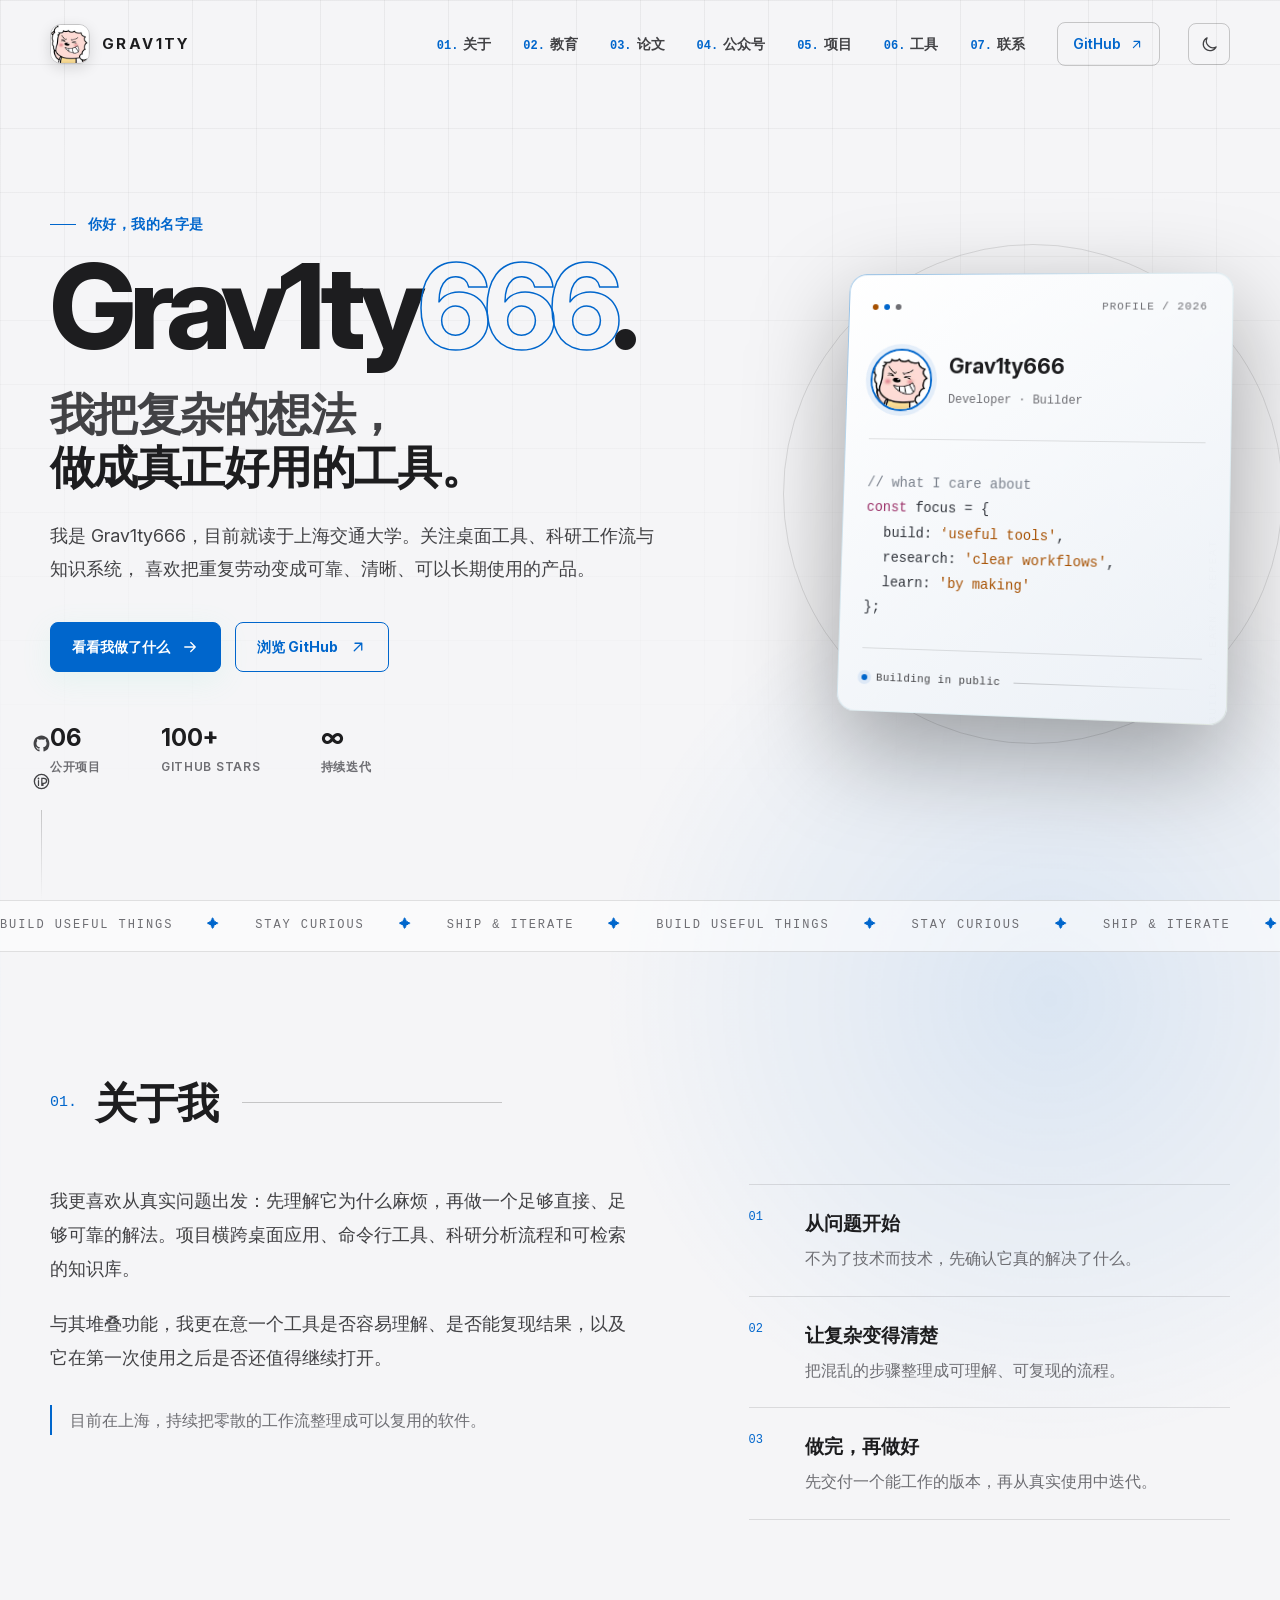
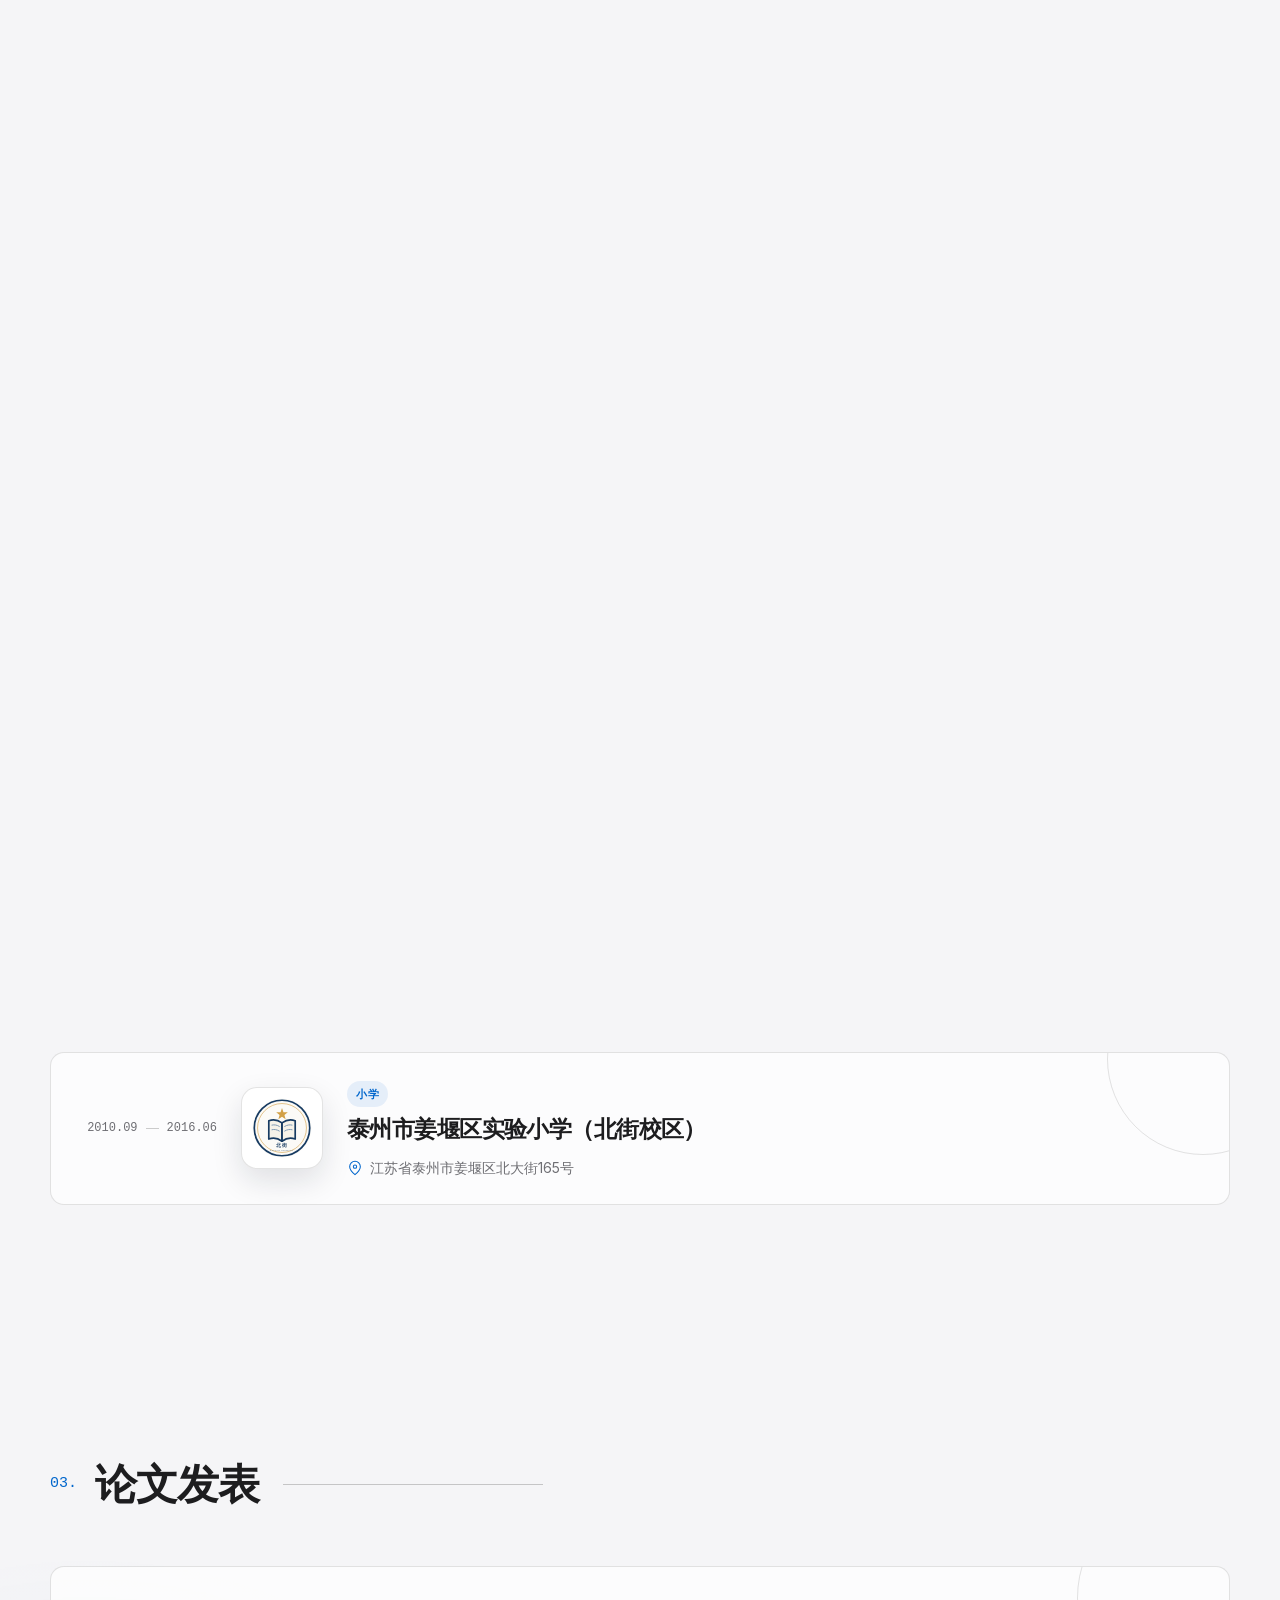
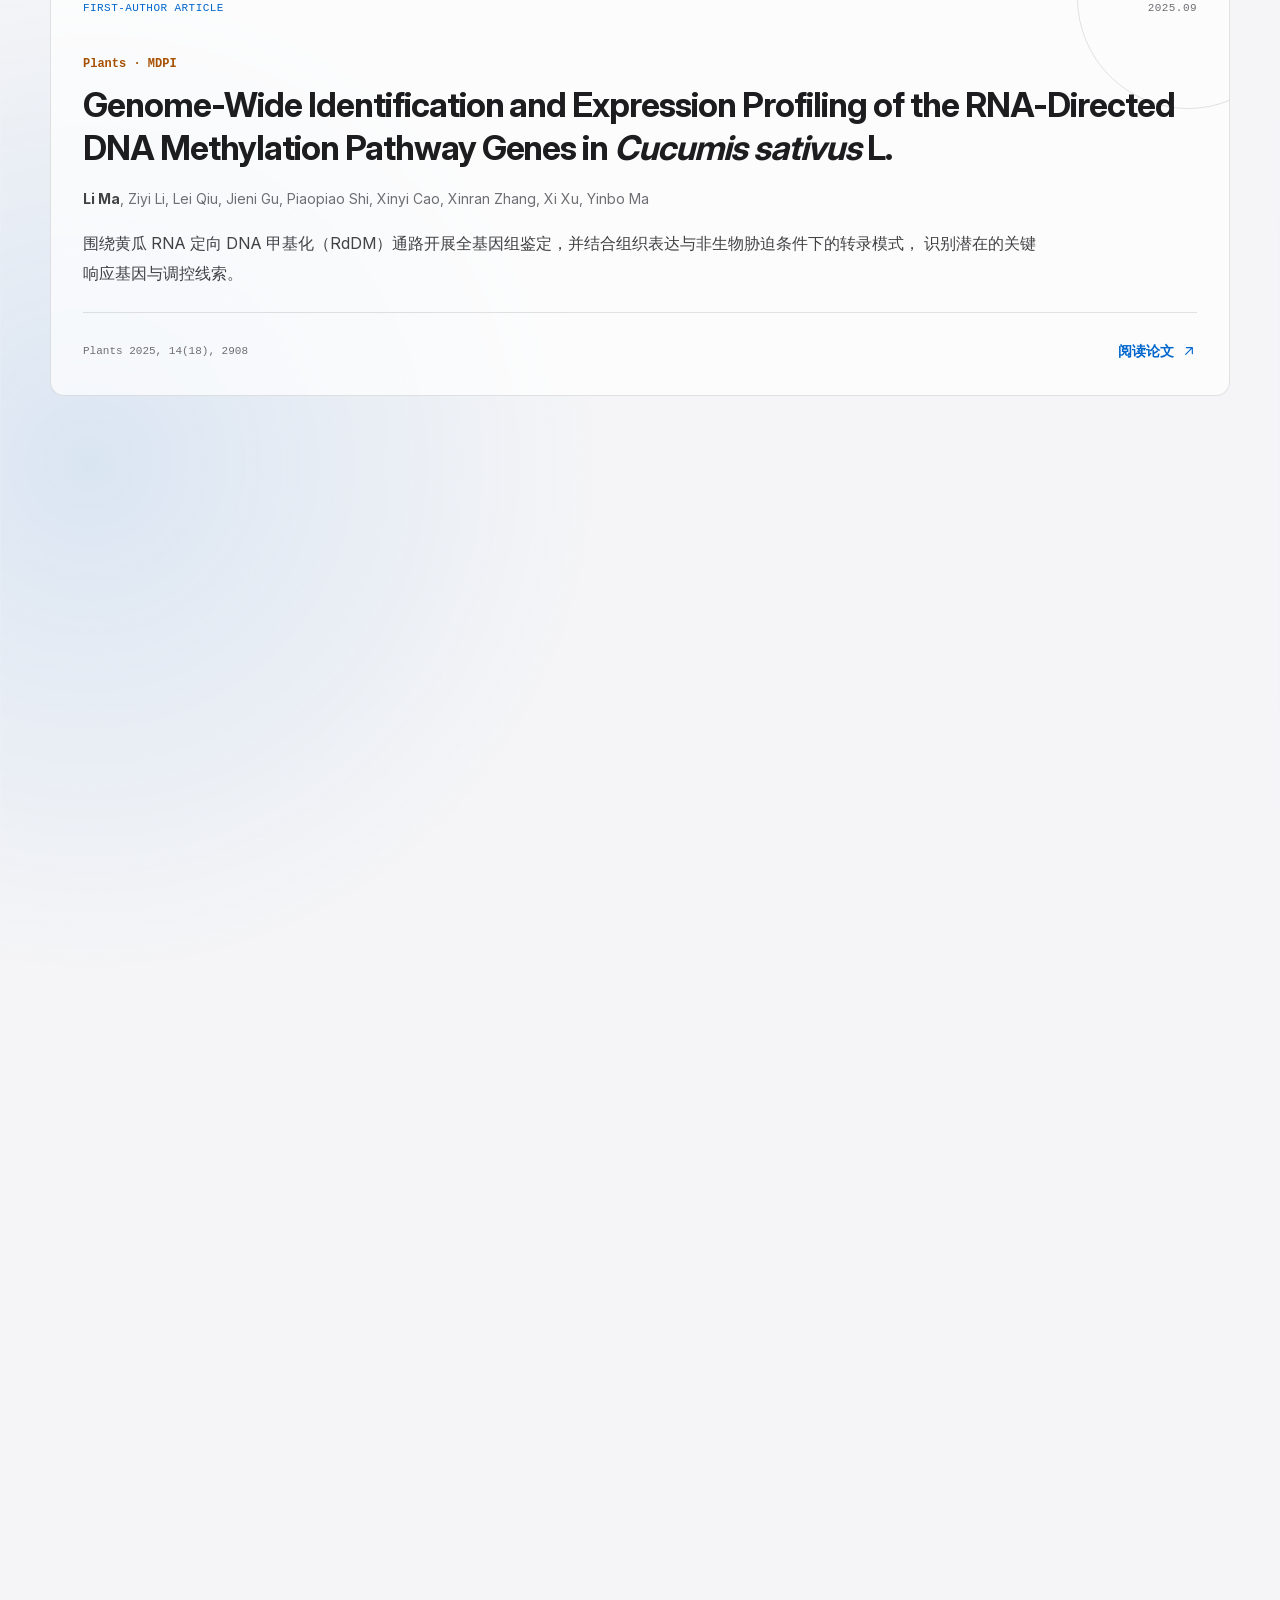
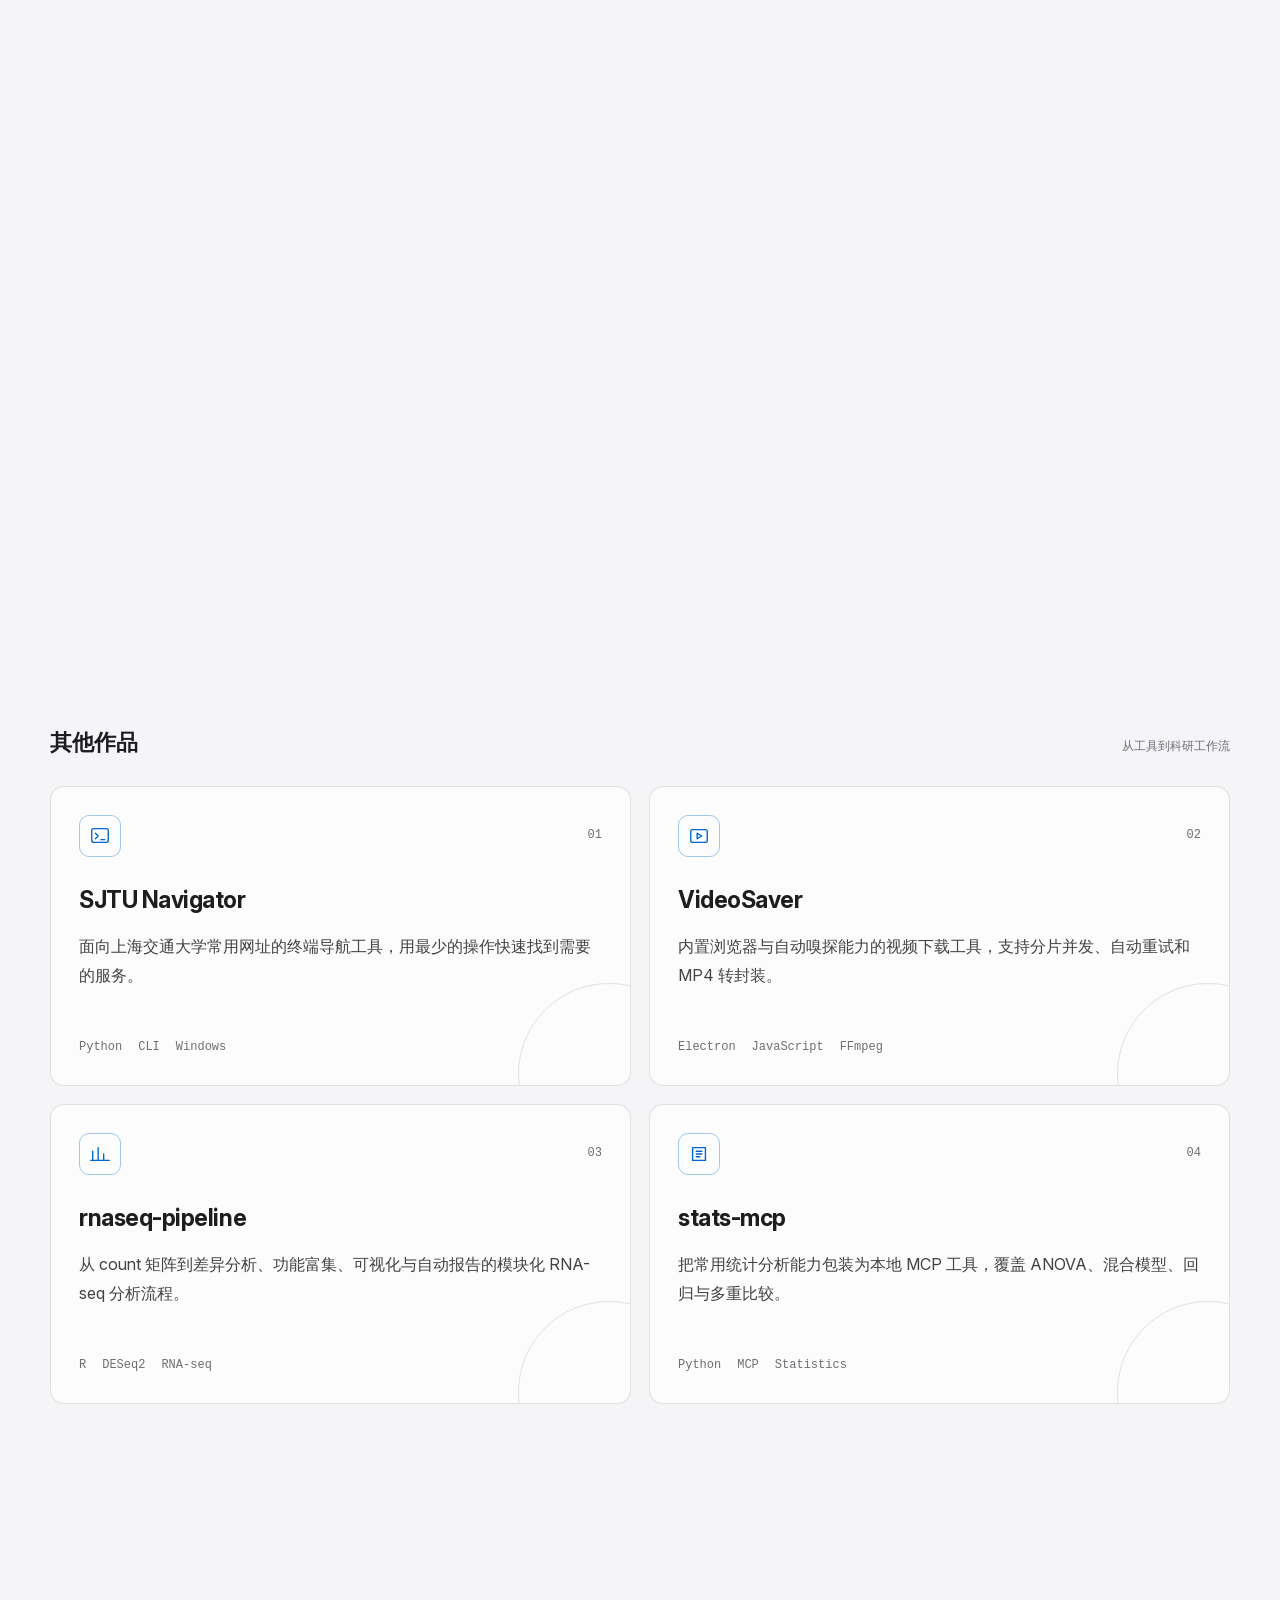
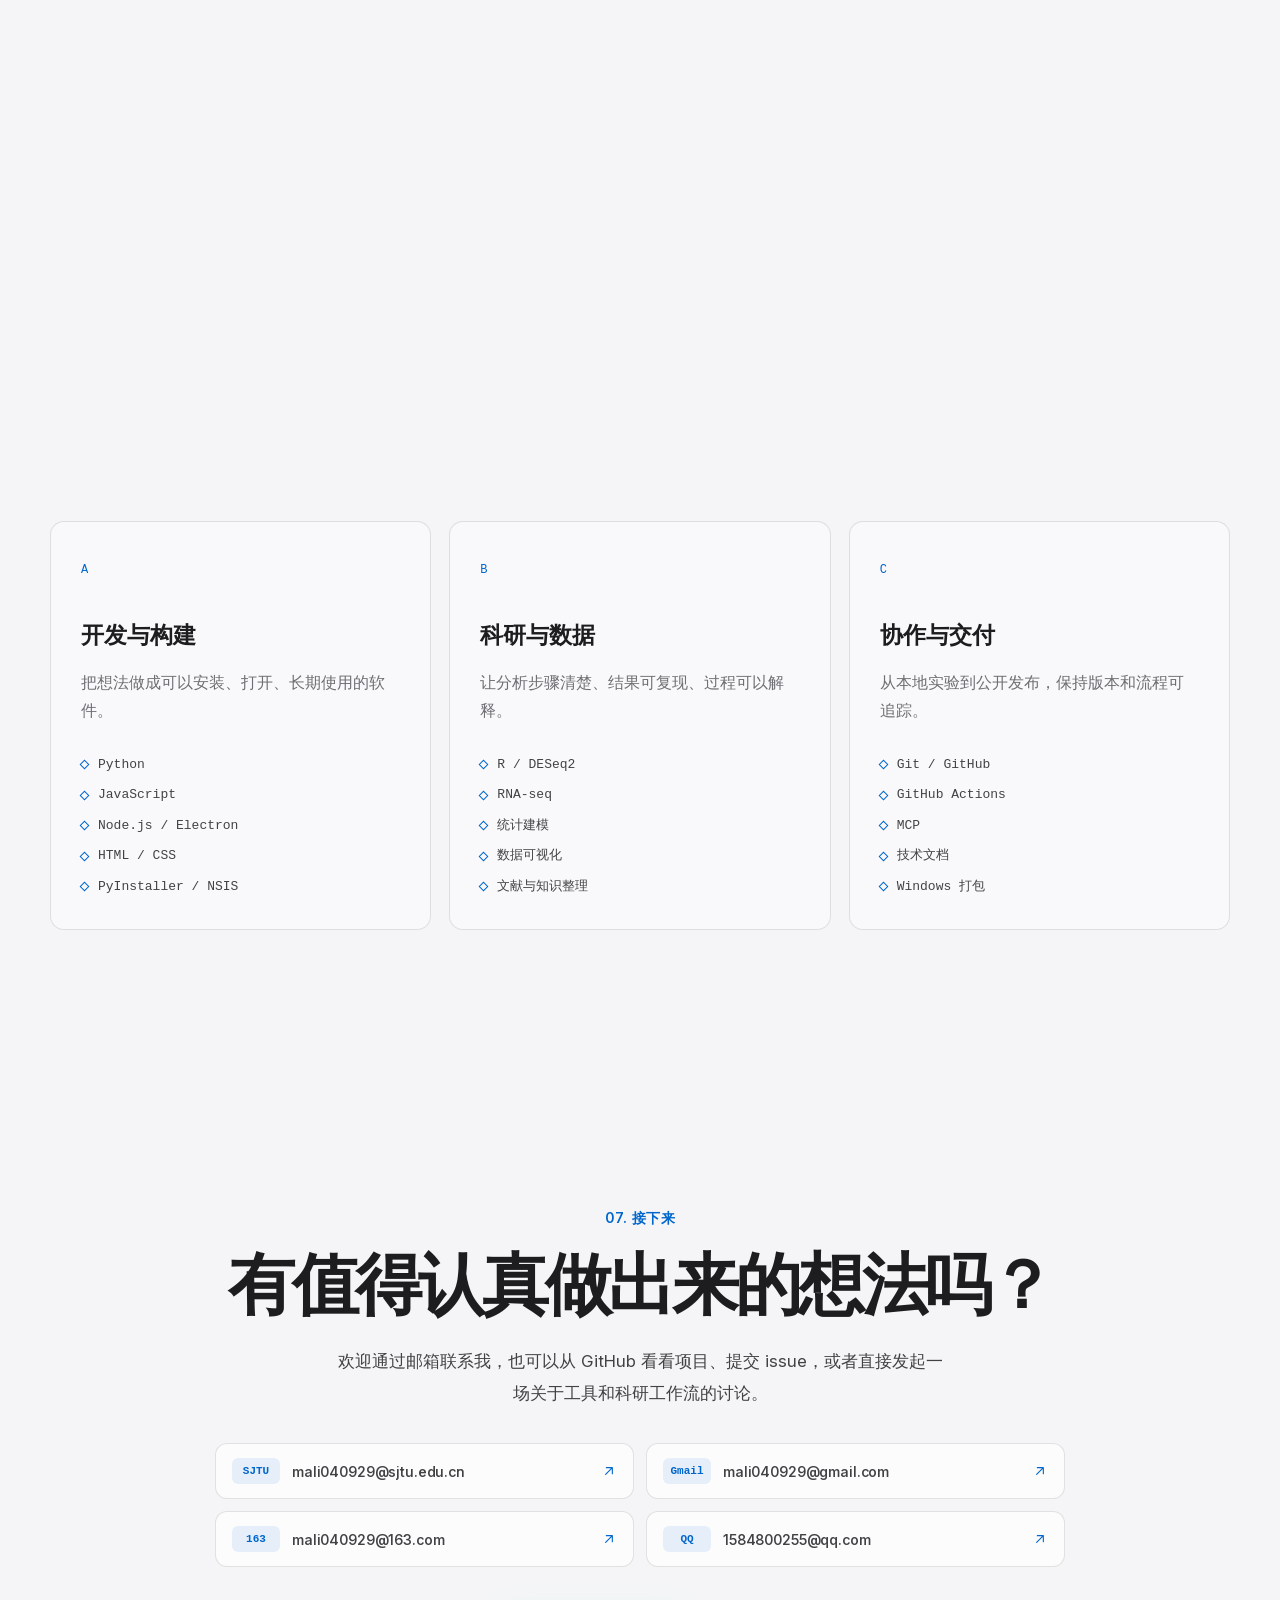
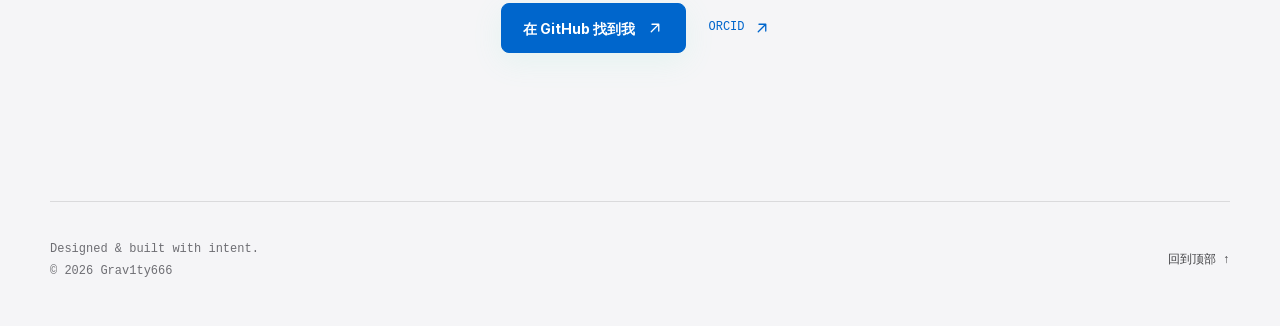
==== index.html @ 54899966 "Add avatar theme switcher and Apple-style typography" ====
<!doctype html>
<html lang="zh-CN">
<head>
  <meta charset="utf-8">
  <meta name="viewport" content="width=device-width, initial-scale=1">
  <meta name="description" content="Grav1ty666 的个人主页：关注开发工具、科研工作流与知识系统。">
  <meta name="theme-color" content="#08111f">
  <meta property="og:title" content="Grav1ty666 — Build useful things.">
  <meta property="og:description" content="开发者、工具制造者。关注桌面工具、科研工作流与知识系统。">
  <meta property="og:type" content="website">
  <meta property="og:url" content="https://mali040929.dpdns.org/">
  <meta property="og:image" content="https://mali040929.dpdns.org/assets/github-avatar.jpg">
  <link rel="canonical" href="https://mali040929.dpdns.org/">
  <link rel="icon" href="/assets/github-avatar.jpg" type="image/jpeg">
  <link rel="apple-touch-icon" href="/assets/github-avatar.jpg">
  <link rel="stylesheet" href="/styles.css?v=20261023-18">
  <script>
    (() => {
      let savedTheme = null;
      try {
        savedTheme = localStorage.getItem("theme");
      } catch {}
      const preferredTheme = window.matchMedia("(prefers-color-scheme: dark)").matches
        ? "dark"
        : "light";
      document.documentElement.dataset.theme =
        savedTheme === "light" || savedTheme === "dark" ? savedTheme : preferredTheme;
      document.documentElement.classList.add("js");
    })();
  </script>
  <script src="/script.js?v=20261023-18" defer></script>
  <title>Grav1ty666 — Build useful things.</title>
</head>
<body>
  <a class="skip-link" href="#main">跳到主要内容</a>
  <div class="page-glow" aria-hidden="true"></div>
  <div class="scroll-progress" aria-hidden="true"></div>

  <header class="site-header" data-header>
    <div class="header-inner">
      <a class="brand" href="#top" aria-label="Grav1ty666，返回首页">
        <img class="brand-avatar" src="/assets/github-avatar.jpg" alt="" width="40" height="40">
        <span class="brand-name">GRAV1TY</span>
      </a>

      <nav class="primary-nav" id="primary-nav" aria-label="主导航">
        <a href="#about"><span>01.</span>关于</a>
        <a href="#education"><span>02.</span>教育</a>
        <a href="#publications"><span>03.</span>论文</a>
        <a href="#wechat"><span>04.</span>公众号</a>
        <a href="#work"><span>05.</span>项目</a>
        <a href="#toolkit"><span>06.</span>工具</a>
        <a href="#contact"><span>07.</span>联系</a>
        <a class="nav-github" href="https://github.com/Grav1ty666" target="_blank" rel="noreferrer">
          GitHub
          <svg viewBox="0 0 24 24" aria-hidden="true"><path d="M7 17 17 7M8 7h9v9"/></svg>
        </a>
      </nav>

      <div class="header-actions">
        <button class="theme-toggle" type="button" aria-label="切换到浅色模式" title="切换深浅色模式">
          <svg class="theme-icon theme-icon-sun" viewBox="0 0 24 24" aria-hidden="true">
            <circle cx="12" cy="12" r="3.8"></circle>
            <path d="M12 2v2.2M12 19.8V22M4.93 4.93l1.56 1.56M17.51 17.51l1.56 1.56M2 12h2.2M19.8 12H22M4.93 19.07l1.56-1.56M17.51 6.49l1.56-1.56"></path>
          </svg>
          <svg class="theme-icon theme-icon-moon" viewBox="0 0 24 24" aria-hidden="true">
            <path d="M20.3 15.1A8.5 8.5 0 0 1 8.9 3.7 8.5 8.5 0 1 0 20.3 15Z"></path>
          </svg>
        </button>
        <button class="menu-toggle" type="button" aria-expanded="false" aria-controls="primary-nav" aria-label="打开导航菜单">
          <span></span>
          <span></span>
        </button>
      </div>
    </div>
  </header>

  <aside class="social-rail" aria-label="社交链接">
    <a href="https://github.com/Grav1ty666" target="_blank" rel="noreferrer" aria-label="GitHub">
      <svg viewBox="0 0 24 24" aria-hidden="true">
        <path d="M12 2C6.48 2 2 6.58 2 12.23c0 4.52 2.87 8.35 6.84 9.7.5.1.68-.22.68-.49 0-.24-.01-1.05-.02-1.9-2.78.62-3.37-1.2-3.37-1.2-.45-1.18-1.11-1.5-1.11-1.5-.91-.63.07-.62.07-.62 1 .07 1.53 1.06 1.53 1.06.9 1.56 2.35 1.11 2.92.85.09-.66.35-1.11.64-1.37-2.22-.26-4.56-1.14-4.56-5.06 0-1.12.39-2.03 1.03-2.75-.1-.26-.45-1.3.1-2.71 0 0 .84-.28 2.75 1.05A9.3 9.3 0 0 1 12 6.96a9.3 9.3 0 0 1 2.5.35c1.91-1.33 2.75-1.05 2.75-1.05.55 1.41.2 2.45.1 2.71.64.72 1.03 1.63 1.03 2.75 0 3.93-2.34 4.8-4.57 5.05.36.32.68.95.68 1.91 0 1.38-.01 2.49-.01 2.83 0 .27.18.59.69.49A10.08 10.08 0 0 0 22 12.23C22 6.58 17.52 2 12 2Z"/>
      </svg>
    </a>
    <a href="https://orcid.org/0009-0003-8813-7916" target="_blank" rel="noreferrer" aria-label="ORCID">
      <svg viewBox="0 0 24 24" aria-hidden="true">
        <circle cx="12" cy="12" r="9" fill="none" stroke="currentColor" stroke-width="1.7"/>
        <circle cx="8.2" cy="8.2" r="1.15"/>
        <path d="M8.2 11v6M12.4 17V8h2.55c2.13 0 3.45 1.2 3.45 3.2 0 2-1.32 3.2-3.45 3.2h-1.1V17" fill="none" stroke="currentColor" stroke-width="1.55" stroke-linecap="round"/>
      </svg>
    </a>
    <span class="rail-line" aria-hidden="true"></span>
  </aside>

  <main id="main">
    <section class="hero" id="top" aria-labelledby="hero-title">
      <div class="hero-copy">
        <p class="eyebrow reveal">你好，我的名字是</p>
        <h1 class="hero-title reveal" id="hero-title">Grav1ty<span>666</span>.</h1>
        <h2 class="hero-statement reveal">我把复杂的想法，<span>做成真正好用的工具。</span></h2>
        <p class="hero-description reveal">
          我是 Grav1ty666，目前就读于上海交通大学。关注桌面工具、科研工作流与知识系统，
          喜欢把重复劳动变成可靠、清晰、可以长期使用的产品。
        </p>
        <div class="hero-actions reveal">
          <a class="button button-primary" href="#work">
            看看我做了什么
            <svg viewBox="0 0 24 24" aria-hidden="true"><path d="M5 12h14M13 6l6 6-6 6"/></svg>
          </a>
          <a class="button button-ghost" href="https://github.com/Grav1ty666" target="_blank" rel="noreferrer">
            浏览 GitHub
            <svg viewBox="0 0 24 24" aria-hidden="true"><path d="M7 17 17 7M8 7h9v9"/></svg>
          </a>
        </div>
        <div class="hero-facts reveal" aria-label="项目概览">
          <div><strong>06</strong><span>公开项目</span></div>
          <div><strong>100+</strong><span>GitHub Stars</span></div>
          <div><strong>∞</strong><span>持续迭代</span></div>
        </div>
      </div>

      <div class="hero-visual reveal" aria-hidden="true">
        <div class="visual-orbit orbit-one"></div>
        <div class="visual-orbit orbit-two"></div>
        <div class="profile-card">
          <div class="profile-card-top">
            <div class="window-dots"><span></span><span></span><span></span></div>
            <span>PROFILE / 2026</span>
          </div>
          <div class="profile-identity">
            <img class="profile-avatar" src="/assets/github-avatar.jpg" alt="" width="64" height="64">
            <div><p>Grav1ty666</p><span>Developer · Builder</span></div>
          </div>
          <div class="code-preview">
            <p><span class="code-muted">// what I care about</span></p>
            <p><span class="code-keyword">const</span> focus = {</p>
            <p class="code-indent">build: <span class="code-string">'useful tools'</span>,</p>
            <p class="code-indent">research: <span class="code-string">'clear workflows'</span>,</p>
            <p class="code-indent">learn: <span class="code-string">'by making'</span></p>
            <p>};</p>
          </div>
          <div class="profile-status">
            <span class="status-dot"></span>
            <span>Building in public</span>
            <span class="status-line"></span>
          </div>
        </div>
        <p class="visual-note">build / learn / repeat</p>
      </div>
    </section>

    <div class="ticker" aria-hidden="true">
      <div class="ticker-track">
        <span>BUILD USEFUL THINGS</span><i>✦</i>
        <span>STAY CURIOUS</span><i>✦</i>
        <span>SHIP &amp; ITERATE</span><i>✦</i>
        <span>BUILD USEFUL THINGS</span><i>✦</i>
        <span>STAY CURIOUS</span><i>✦</i>
        <span>SHIP &amp; ITERATE</span><i>✦</i>
      </div>
    </div>

    <section class="section about" id="about" aria-labelledby="about-title">
      <h2 class="section-heading reveal" id="about-title"><span>01.</span>关于我</h2>
      <div class="about-grid">
        <div class="about-copy reveal">
          <p>我更喜欢从真实问题出发：先理解它为什么麻烦，再做一个足够直接、足够可靠的解法。项目横跨桌面应用、命令行工具、科研分析流程和可检索的知识库。</p>
          <p>与其堆叠功能，我更在意一个工具是否容易理解、是否能复现结果，以及它在第一次使用之后是否还值得继续打开。</p>
          <p class="about-note">目前在上海，持续把零散的工作流整理成可以复用的软件。</p>
        </div>
        <div class="principles reveal">
          <div class="principle">
            <span>01</span>
            <div><h3>从问题开始</h3><p>不为了技术而技术，先确认它真的解决了什么。</p></div>
          </div>
          <div class="principle">
            <span>02</span>
            <div><h3>让复杂变得清楚</h3><p>把混乱的步骤整理成可理解、可复现的流程。</p></div>
          </div>
          <div class="principle">
            <span>03</span>
            <div><h3>做完，再做好</h3><p>先交付一个能工作的版本，再从真实使用中迭代。</p></div>
          </div>
        </div>
      </div>
    </section>

    <section class="section education" id="education" aria-labelledby="education-title">
      <h2 class="section-heading reveal" id="education-title"><span>02.</span>教育经历</h2>
      <div class="education-intro reveal">
        <p>从姜堰到扬州，再到上海。一路向前，也一路保留对问题、工具与知识的好奇。</p>
      </div>

      <ol class="education-list">
        <li class="education-item reveal">
          <div class="education-years"><span>2026.09</span><i></i><span>至今</span></div>
          <div class="education-mark">
            <img src="/assets/school-logos/sjtu.png?v=20261023-11" alt="上海交通大学校徽" width="512" height="512" loading="lazy" decoding="async">
          </div>
          <div class="education-body">
            <p class="education-stage">硕士</p>
            <h3>上海交通大学</h3>
            <p class="education-campus">闵行校区</p>
            <p class="education-address">
              <svg viewBox="0 0 24 24" aria-hidden="true"><path d="M20 10c0 5-8 12-8 12S4 15 4 10a8 8 0 1 1 16 0Z"/><circle cx="12" cy="10" r="2.5"/></svg>
              上海市闵行区东川路800号
            </p>
          </div>
        </li>

        <li class="education-item reveal">
          <div class="education-years"><span>2022.09</span><i></i><span>2026.06</span></div>
          <div class="education-mark">
            <img src="/assets/school-logos/yzu.png?v=20261023-11" alt="扬州大学校徽" width="512" height="512" loading="lazy" decoding="async">
          </div>
          <div class="education-body">
            <p class="education-stage">本科</p>
            <h3>扬州大学</h3>
            <p class="education-campus">文汇路校区</p>
            <p class="education-address">
              <svg viewBox="0 0 24 24" aria-hidden="true"><path d="M20 10c0 5-8 12-8 12S4 15 4 10a8 8 0 1 1 16 0Z"/><circle cx="12" cy="10" r="2.5"/></svg>
              江苏省扬州市邗江区文汇东路48号
            </p>
          </div>
        </li>

        <li class="education-item reveal">
          <div class="education-years"><span>2019.09</span><i></i><span>2022.06</span></div>
          <div class="education-mark">
            <img src="/assets/school-logos/jiangyan-no2.jpg" alt="江苏省姜堰第二中学校徽" width="640" height="640" loading="lazy" decoding="async">
          </div>
          <div class="education-body">
            <p class="education-stage">高中</p>
            <h3>江苏省姜堰第二中学</h3>
            <p class="education-address">
              <svg viewBox="0 0 24 24" aria-hidden="true"><path d="M20 10c0 5-8 12-8 12S4 15 4 10a8 8 0 1 1 16 0Z"/><circle cx="12" cy="10" r="2.5"/></svg>
              江苏省泰州市姜堰区淮海东路268号
            </p>
          </div>
        </li>

        <li class="education-item reveal">
          <div class="education-years"><span>2016.09</span><i></i><span>2019.06</span></div>
          <div class="education-mark">
            <img src="/assets/school-logos/licai.jpg" alt="泰州市姜堰区励才实验学校校徽" width="504" height="504" loading="lazy" decoding="async">
          </div>
          <div class="education-body">
            <p class="education-stage">初中</p>
            <h3>泰州市姜堰区励才实验学校</h3>
            <p class="education-address">
              <svg viewBox="0 0 24 24" aria-hidden="true"><path d="M20 10c0 5-8 12-8 12S4 15 4 10a8 8 0 1 1 16 0Z"/><circle cx="12" cy="10" r="2.5"/></svg>
              江苏省泰州市姜堰区罗塘街道长江东路125号
            </p>
          </div>
        </li>

        <li class="education-item reveal">
          <div class="education-years"><span>2010.09</span><i></i><span>2016.06</span></div>
          <div class="education-mark">
            <img src="/assets/school-logos/primary-north-street.svg" alt="泰州市姜堰区实验小学北街校区字标" width="512" height="512" loading="lazy" decoding="async">
          </div>
          <div class="education-body">
            <p class="education-stage">小学</p>
            <h3>泰州市姜堰区实验小学（北街校区）</h3>
            <p class="education-address">
              <svg viewBox="0 0 24 24" aria-hidden="true"><path d="M20 10c0 5-8 12-8 12S4 15 4 10a8 8 0 1 1 16 0Z"/><circle cx="12" cy="10" r="2.5"/></svg>
              江苏省泰州市姜堰区北大街165号
            </p>
          </div>
        </li>
      </ol>

    </section>

    <section class="section publications" id="publications" aria-labelledby="publications-title">
      <h2 class="section-heading reveal" id="publications-title"><span>03.</span>论文发表</h2>
      <article class="publication-card reveal">
        <div class="publication-topline">
          <span>First-author Article</span>
          <time datetime="2025-09-18">2025.09</time>
        </div>
        <p class="publication-journal">Plants · MDPI</p>
        <h3>
          <a href="https://www.mdpi.com/2223-7747/14/18/2908" target="_blank" rel="noreferrer">
            Genome-Wide Identification and Expression Profiling of the RNA-Directed DNA Methylation Pathway Genes in <em>Cucumis sativus</em> L.
          </a>
        </h3>
        <p class="publication-authors">
          <strong>Li Ma</strong>, Ziyi Li, Lei Qiu, Jieni Gu, Piaopiao Shi, Xinyi Cao, Xinran Zhang, Xi Xu, Yinbo Ma
        </p>
        <p class="publication-summary">
          围绕黄瓜 RNA 定向 DNA 甲基化（RdDM）通路开展全基因组鉴定，并结合组织表达与非生物胁迫条件下的转录模式，
          识别潜在的关键响应基因与调控线索。
        </p>
        <div class="publication-footer">
          <span>Plants 2025, 14(18), 2908</span>
          <a href="https://doi.org/10.3390/plants14182908" target="_blank" rel="noreferrer">
            阅读论文
            <svg viewBox="0 0 24 24" aria-hidden="true"><path d="M7 17 17 7M8 7h9v9"/></svg>
          </a>
        </div>
      </article>
    </section>

    <section class="section wechat-section" id="wechat" aria-labelledby="wechat-title">
      <h2 class="section-heading reveal" id="wechat-title"><span>04.</span>公众号</h2>
      <div class="wechat-layout reveal">
        <aside class="wechat-account-card">
          <div class="wechat-panel-heading">
            <p>WeChat Official Account</p>
            <h3><a href="https://weixin.qq.com/r/mp/QCeosN3E3oChrZnT93JS" target="_blank" rel="noreferrer">今天也在调参数</a></h3>
          </div>
          <a class="wechat-qr-wrap" href="https://weixin.qq.com/r/mp/QCeosN3E3oChrZnT93JS" target="_blank" rel="noreferrer" aria-label="打开微信公众号“今天也在调参数”">
            <img src="/assets/wechat/wechat-qr.png?v=20261023-18" alt="微信公众号“今天也在调参数”二维码" width="512" height="512" loading="lazy" decoding="async">
          </a>
          <p class="wechat-description">分享科研、数据分析与构建过程中的思考。用微信扫一扫，或直接搜索公众号名称。</p>
          <a class="wechat-open" href="https://weixin.qq.com/r/mp/QCeosN3E3oChrZnT93JS" target="_blank" rel="noreferrer">
            打开公众号页面
            <svg viewBox="0 0 24 24" aria-hidden="true"><path d="M7 17 17 7M8 7h9v9"/></svg>
          </a>
        </aside>

        <div class="wechat-articles-panel">
          <div class="wechat-panel-heading">
            <p>Writing &amp; Notes</p>
            <h3>公众号文章</h3>
          </div>
          <div class="wechat-article-grid">
            <!-- Add future WeChat posts by duplicating this article tile. -->
            <a class="wechat-article-item" href="https://mp.weixin.qq.com/s/7do0szwcK0K4vEeCVc73nQ" target="_blank" rel="noreferrer">
              <time datetime="2026-10-22">2026.10.22</time>
              <strong>做青蒿素研究，还在手动一篇篇扒文献？这个开源知识库把路给你铺好了</strong>
              <small>从合成通路到原始文献，把青蒿素研究资料整理成可检索的结构化知识库。</small>
              <svg viewBox="0 0 24 24" aria-hidden="true"><path d="M7 17 17 7M8 7h9v9"/></svg>
            </a>
            <a class="wechat-article-item" href="https://mp.weixin.qq.com/s/MWqrGLtqhNqvLBEh83I7BA" target="_blank" rel="noreferrer">
              <time datetime="2026-10-21">2026.10.21</time>
              <strong>别再无脑装 AI 插件了：主流 IDE 怎么选，AI 编程到底怎么用</strong>
              <small>从 IDE 选择到 AI 编程工具的使用边界，整理一套更可验证的开发工作流。</small>
              <svg viewBox="0 0 24 24" aria-hidden="true"><path d="M7 17 17 7M8 7h9v9"/></svg>
            </a>
            <a class="wechat-article-item" href="https://mp.weixin.qq.com/s/2eDRtaSrKNzDVmF71mZUVQ" target="_blank" rel="noreferrer">
              <time datetime="2026-10-17">2026.10.17</time>
              <strong>转录组如何分析？一文搞懂！</strong>
              <small>从 count 矩阵到差异分析、功能富集和可视化，梳理 RNA-seq 分析的关键步骤。</small>
              <svg viewBox="0 0 24 24" aria-hidden="true"><path d="M7 17 17 7M8 7h9v9"/></svg>
            </a>
            <a class="wechat-article-item" href="https://mp.weixin.qq.com/s/EyNfrT_g307y2VseAUC4mA" target="_blank" rel="noreferrer">
              <time datetime="2026-10-13">2026.10.13</time>
              <strong>ResumeBuilder 简历制作助手 v1.0.0 发布啦！</strong>
              <small>ResumeBuilder 首个正式版本的发布说明与使用介绍。</small>
              <svg viewBox="0 0 24 24" aria-hidden="true"><path d="M7 17 17 7M8 7h9v9"/></svg>
            </a>
            <a class="wechat-article-item wechat-article-wide" href="https://mp.weixin.qq.com/s/lCnZ4dldUIm8aRZ06CGkeQ" target="_blank" rel="noreferrer">
              <time datetime="2026-10-10">2026.10.10</time>
              <strong>第一篇推文：从今天起 聊聊科研、生信</strong>
              <small>记录科研、生物信息学、工具构建与持续学习的起点。</small>
              <svg viewBox="0 0 24 24" aria-hidden="true"><path d="M7 17 17 7M8 7h9v9"/></svg>
            </a>
          </div>
        </div>
      </div>
    </section>

    <section class="section work" id="work" aria-labelledby="work-title">
      <h2 class="section-heading reveal" id="work-title"><span>05.</span>精选项目</h2>
      <article class="featured-project reveal">
        <div class="featured-copy">
          <p class="project-overline">Featured Project</p>
          <h3><a href="https://github.com/Grav1ty666/ResumeBuilder" target="_blank" rel="noreferrer">ResumeBuilder</a></h3>
          <div class="featured-description">
            <p>一个离线可用的简历生成器，提供单文件 EXE 和安装包。目标很简单：不依赖在线服务，也能快速整理、编辑并导出一份清楚的简历。</p>
          </div>
          <ul class="tech-list" aria-label="技术栈">
            <li>Python</li><li>Desktop</li><li>Inno Setup</li><li>Offline-first</li>
          </ul>
          <div class="project-links">
            <a href="https://github.com/Grav1ty666/ResumeBuilder" target="_blank" rel="noreferrer" aria-label="查看 ResumeBuilder 源码">
              <svg viewBox="0 0 24 24" aria-hidden="true">
                <path d="M12 2C6.48 2 2 6.58 2 12.23c0 4.52 2.87 8.35 6.84 9.7.5.1.68-.22.68-.49 0-.24-.01-1.05-.02-1.9-2.78.62-3.37-1.2-3.37-1.2-.45-1.18-1.11-1.5-1.11-1.5-.91-.63.07-.62.07-.62 1 .07 1.53 1.06 1.53 1.06.9 1.56 2.35 1.11 2.92.85.09-.66.35-1.11.64-1.37-2.22-.26-4.56-1.14-4.56-5.06 0-1.12.39-2.03 1.03-2.75-.1-.26-.45-1.3.1-2.71 0 0 .84-.28 2.75 1.05A9.3 9.3 0 0 1 12 6.96a9.3 9.3 0 0 1 2.5.35c1.91-1.33 2.75-1.05 2.75-1.05.55 1.41.2 2.45.1 2.71.64.72 1.03 1.63 1.03 2.75 0 3.93-2.34 4.8-4.57 5.05.36.32.68.95.68 1.91 0 1.38-.01 2.49-.01 2.83 0 .27.18.59.69.49A10.08 10.08 0 0 0 22 12.23C22 6.58 17.52 2 12 2Z"/>
              </svg>
            </a>
            <a href="https://github.com/Grav1ty666/ResumeBuilder" target="_blank" rel="noreferrer" aria-label="打开 ResumeBuilder 项目">
              <svg viewBox="0 0 24 24" aria-hidden="true"><path d="M7 17 17 7M8 7h9v9"/></svg>
            </a>
          </div>
        </div>
        <div class="resume-art" aria-hidden="true">
          <div class="art-metric"><strong>100+</strong><span>GitHub Stars</span></div>
          <div class="resume-sheet">
            <div class="resume-header">
              <span class="resume-avatar"></span>
              <div><i></i><i></i></div>
            </div>
            <div class="resume-block"></div>
            <div class="resume-lines"><i></i><i></i><i></i><i></i><i></i></div>
            <div class="resume-export"><span></span>EXPORT PDF</div>
          </div>
          <div class="art-label">OFFLINE / SIMPLE / YOURS</div>
        </div>
      </article>

      <div class="project-heading reveal">
        <p>其他作品</p><span>从工具到科研工作流</span>
      </div>
      <div class="project-grid">
        <article class="project-card reveal">
          <div class="card-top">
            <span class="project-icon" aria-hidden="true"><svg viewBox="0 0 24 24"><rect x="3" y="4" width="18" height="15" rx="2"/><path d="m7 9 3 3-3 3M13 16h4"/></svg></span>
            <span class="project-index">01</span>
          </div>
          <h3>SJTU Navigator</h3>
          <p>面向上海交通大学常用网址的终端导航工具，用最少的操作快速找到需要的服务。</p>
          <ul class="card-tags"><li>Python</li><li>CLI</li><li>Windows</li></ul>
          <a class="card-link" href="https://github.com/Grav1ty666/SJTU-Navigator" target="_blank" rel="noreferrer" aria-label="查看 SJTU Navigator"></a>
        </article>

        <article class="project-card reveal">
          <div class="card-top">
            <span class="project-icon" aria-hidden="true"><svg viewBox="0 0 24 24"><rect x="3" y="5" width="18" height="14" rx="2"/><path d="m10 9 5 3-5 3V9Z"/></svg></span>
            <span class="project-index">02</span>
          </div>
          <h3>VideoSaver</h3>
          <p>内置浏览器与自动嗅探能力的视频下载工具，支持分片并发、自动重试和 MP4 转封装。</p>
          <ul class="card-tags"><li>Electron</li><li>JavaScript</li><li>FFmpeg</li></ul>
          <a class="card-link" href="https://github.com/Grav1ty666/VideoSaver" target="_blank" rel="noreferrer" aria-label="查看 VideoSaver"></a>
        </article>

        <article class="project-card reveal">
          <div class="card-top">
            <span class="project-icon" aria-hidden="true"><svg viewBox="0 0 24 24"><path d="M4 19V9M10 19V5M16 19v-7M22 19H2"/></svg></span>
            <span class="project-index">03</span>
          </div>
          <h3>rnaseq-pipeline</h3>
          <p>从 count 矩阵到差异分析、功能富集、可视化与自动报告的模块化 RNA-seq 分析流程。</p>
          <ul class="card-tags"><li>R</li><li>DESeq2</li><li>RNA-seq</li></ul>
          <a class="card-link" href="https://github.com/Grav1ty666/rnaseq-pipeline" target="_blank" rel="noreferrer" aria-label="查看 rnaseq-pipeline"></a>
        </article>

        <article class="project-card reveal">
          <div class="card-top">
            <span class="project-icon" aria-hidden="true"><svg viewBox="0 0 24 24"><path d="M5 5h14v14H5z"/><path d="M9 9h6M9 12h6M9 15h4"/></svg></span>
            <span class="project-index">04</span>
          </div>
          <h3>stats-mcp</h3>
          <p>把常用统计分析能力包装为本地 MCP 工具，覆盖 ANOVA、混合模型、回归与多重比较。</p>
          <ul class="card-tags"><li>Python</li><li>MCP</li><li>Statistics</li></ul>
          <a class="card-link" href="https://github.com/Grav1ty666/stats-mcp" target="_blank" rel="noreferrer" aria-label="查看 stats-mcp"></a>
        </article>

        <article class="project-card project-card-wide reveal">
          <div class="card-top">
            <span class="project-icon" aria-hidden="true"><svg viewBox="0 0 24 24"><path d="M12 3c4 3 6 6.5 6 10a6 6 0 0 1-12 0c0-3.5 2-7 6-10Z"/><path d="M12 18v3M9 10c1-2 2-3 3-4"/></svg></span>
            <span class="project-index">05</span>
          </div>
          <h3>Artemisinin Knowledge Base</h3>
          <p>面向青蒿素研究的模块化知识库，把合成通路、关键酶、转录因子、激素调控与原始文献整理成可检索、可核对的结构化内容。</p>
          <ul class="card-tags"><li>Research</li><li>Knowledge System</li><li>Bilingual</li></ul>
          <a class="card-link" href="https://github.com/Grav1ty666/artemisinin-knowledge-base" target="_blank" rel="noreferrer" aria-label="查看 Artemisinin Knowledge Base"></a>
        </article>
      </div>
      <a class="all-projects reveal" href="https://github.com/Grav1ty666?tab=repositories" target="_blank" rel="noreferrer">
        查看全部 GitHub 项目
        <svg viewBox="0 0 24 24" aria-hidden="true"><path d="M5 12h14M13 6l6 6-6 6"/></svg>
      </a>
    </section>

    <section class="section toolkit" id="toolkit" aria-labelledby="toolkit-title">
      <h2 class="section-heading reveal" id="toolkit-title"><span>06.</span>我的工具箱</h2>
      <div class="toolkit-grid">
        <article class="tool-card reveal">
          <span class="tool-number">A</span>
          <h3>开发与构建</h3>
          <p>把想法做成可以安装、打开、长期使用的软件。</p>
          <ul><li>Python</li><li>JavaScript</li><li>Node.js / Electron</li><li>HTML / CSS</li><li>PyInstaller / NSIS</li></ul>
        </article>
        <article class="tool-card reveal">
          <span class="tool-number">B</span>
          <h3>科研与数据</h3>
          <p>让分析步骤清楚、结果可复现、过程可以解释。</p>
          <ul><li>R / DESeq2</li><li>RNA-seq</li><li>统计建模</li><li>数据可视化</li><li>文献与知识整理</li></ul>
        </article>
        <article class="tool-card reveal">
          <span class="tool-number">C</span>
          <h3>协作与交付</h3>
          <p>从本地实验到公开发布，保持版本和流程可追踪。</p>
          <ul><li>Git / GitHub</li><li>GitHub Actions</li><li>MCP</li><li>技术文档</li><li>Windows 打包</li></ul>
        </article>
      </div>
    </section>

    <section class="section contact" id="contact" aria-labelledby="contact-title">
      <p class="eyebrow reveal">07. 接下来</p>
      <h2 class="contact-title reveal" id="contact-title">有值得认真做出来的想法吗？</h2>
      <p class="contact-copy reveal">欢迎通过邮箱联系我，也可以从 GitHub 看看项目、提交 issue，或者直接发起一场关于工具和科研工作流的讨论。</p>
      <div class="email-list reveal" aria-label="电子邮箱">
        <a href="mailto:mali040929@sjtu.edu.cn">
          <span class="email-provider">SJTU</span>
          <span class="email-address">mali040929@sjtu.edu.cn</span>
          <svg viewBox="0 0 24 24" aria-hidden="true"><path d="M7 17 17 7M8 7h9v9"/></svg>
        </a>
        <a href="mailto:mali040929@gmail.com">
          <span class="email-provider">Gmail</span>
          <span class="email-address">mali040929@gmail.com</span>
          <svg viewBox="0 0 24 24" aria-hidden="true"><path d="M7 17 17 7M8 7h9v9"/></svg>
        </a>
        <a href="mailto:mali040929@163.com">
          <span class="email-provider">163</span>
          <span class="email-address">mali040929@163.com</span>
          <svg viewBox="0 0 24 24" aria-hidden="true"><path d="M7 17 17 7M8 7h9v9"/></svg>
        </a>
        <a href="mailto:1584800255@qq.com">
          <span class="email-provider">QQ</span>
          <span class="email-address">1584800255@qq.com</span>
          <svg viewBox="0 0 24 24" aria-hidden="true"><path d="M7 17 17 7M8 7h9v9"/></svg>
        </a>
      </div>
      <div class="contact-actions reveal">
        <a class="button button-primary" href="https://github.com/Grav1ty666" target="_blank" rel="noreferrer">
          在 GitHub 找到我
          <svg viewBox="0 0 24 24" aria-hidden="true"><path d="M7 17 17 7M8 7h9v9"/></svg>
        </a>
        <a class="text-link" href="https://orcid.org/0009-0003-8813-7916" target="_blank" rel="noreferrer">
          ORCID
          <svg viewBox="0 0 24 24" aria-hidden="true"><path d="M7 17 17 7M8 7h9v9"/></svg>
        </a>
      </div>
    </section>
  </main>

  <footer class="site-footer">
    <div><p>Designed &amp; built with intent.</p><p>© <span data-year>2026</span> Grav1ty666</p></div>
    <a href="#top">回到顶部 <span aria-hidden="true">↑</span></a>
  </footer>
</body>
</html>
---- styles.css ----
@font-face {
  font-family: "Inter";
  src: url("/assets/fonts/InterVariable.woff2") format("woff2");
  font-style: normal;
  font-weight: 100 900;
  font-display: swap;
}

:root {
  color-scheme: dark;
  --bg: #08111f;
  --bg-soft: #0c1829;
  --text: #e8f1f7;
  --text-soft: #a9bbca;
  --text-muted: #71879a;
  --accent: #70f0c2;
  --accent-soft: rgba(112, 240, 194, 0.12);
  --accent-border: rgba(112, 240, 194, 0.38);
  --gold: #f1c77a;
  --line: rgba(144, 181, 202, 0.16);
  --line-strong: rgba(144, 181, 202, 0.3);
  --shadow: 0 24px 80px rgba(0, 0, 0, 0.28);
  --button-text: #07131f;
  --header-bg: rgba(8, 17, 31, 0.84);
  --mobile-nav-bg: rgba(7, 17, 30, 0.98);
  --ticker-bg: rgba(11, 25, 41, 0.6);
  --surface: rgba(14, 31, 49, 0.9);
  --card-bg: rgba(11, 25, 41, 0.64);
  --card-hover: rgba(15, 33, 52, 0.85);
  --tool-bg: rgba(9, 21, 35, 0.4);
  --tool-hover: rgba(17, 37, 57, 0.72);
  --profile-bg: linear-gradient(145deg, rgba(24, 48, 70, 0.92), rgba(8, 21, 35, 0.96));
  --resume-art-bg:
    radial-gradient(circle at 20% 20%, rgba(112, 240, 194, 0.12), transparent 36%),
    linear-gradient(145deg, #132c43, #0a1727 65%);
  --grid-line: rgba(139, 184, 207, 0.045);
  --page-glow: rgba(112, 240, 194, 0.08);
  --code-text: #c7d7e2;
  --code-muted: #6f899d;
  --code-keyword: #efb6d2;
  --max-width: 1180px;
  --header-height: 88px;
  --font-sans: -apple-system, BlinkMacSystemFont, "SF Pro Text", "SF Pro Display", "Inter", "PingFang SC", "Hiragino Sans GB", "Microsoft YaHei UI", "Microsoft YaHei", sans-serif;
  --font-display: -apple-system, BlinkMacSystemFont, "SF Pro Display", "SF Pro Text", "Inter", "PingFang SC", "Hiragino Sans GB", "Microsoft YaHei UI", "Microsoft YaHei", sans-serif;
  --font-mono: "Cascadia Code", "SFMono-Regular", Consolas, "Liberation Mono", "PingFang SC", "Hiragino Sans GB", "Microsoft YaHei UI", "Microsoft YaHei", "Noto Sans CJK SC", sans-serif;
  --ease: cubic-bezier(0.22, 1, 0.36, 1);
}

html[data-theme="light"] {
  color-scheme: light;
  --bg: #f5f5f7;
  --bg-soft: #eceef2;
  --text: #1d1d1f;
  --text-soft: #424245;
  --text-muted: #6e6e73;
  --accent: #0066cc;
  --accent-soft: rgba(0, 102, 204, 0.09);
  --accent-border: rgba(0, 102, 204, 0.36);
  --gold: #a65000;
  --line: rgba(29, 29, 31, 0.12);
  --line-strong: rgba(29, 29, 31, 0.22);
  --shadow: 0 24px 70px rgba(33, 46, 64, 0.1);
  --button-text: #fff;
  --header-bg: rgba(245, 245, 247, 0.86);
  --mobile-nav-bg: rgba(250, 250, 252, 0.98);
  --ticker-bg: rgba(255, 255, 255, 0.52);
  --surface: rgba(255, 255, 255, 0.84);
  --card-bg: rgba(255, 255, 255, 0.7);
  --card-hover: #fff;
  --tool-bg: rgba(255, 255, 255, 0.45);
  --tool-hover: rgba(255, 255, 255, 0.9);
  --profile-bg: linear-gradient(145deg, rgba(255, 255, 255, 0.98), rgba(235, 240, 246, 0.98));
  --resume-art-bg:
    radial-gradient(circle at 20% 20%, rgba(0, 102, 204, 0.14), transparent 38%),
    linear-gradient(145deg, #e7f0fa, #d7e6f4 68%);
  --grid-line: rgba(29, 29, 31, 0.055);
  --page-glow: rgba(0, 102, 204, 0.11);
  --code-text: #30343b;
  --code-muted: #7a818c;
  --code-keyword: #9b3068;
}

* {
  box-sizing: border-box;
}

html {
  scroll-behavior: smooth;
  scroll-padding-top: calc(var(--header-height) + 24px);
}

body {
  min-width: 320px;
  margin: 0;
  overflow-x: hidden;
  background:
    radial-gradient(circle at 82% 12%, var(--page-glow), transparent 28rem),
    radial-gradient(circle at 7% 44%, var(--page-glow), transparent 32rem),
    var(--bg);
  color: var(--text);
  font-family: var(--font-sans);
  font-size: 16px;
  line-height: 1.65;
  -webkit-font-smoothing: antialiased;
  text-rendering: optimizeLegibility;
}

body::before {
  position: fixed;
  z-index: -2;
  inset: 0;
  background-image:
    linear-gradient(var(--grid-line) 1px, transparent 1px),
    linear-gradient(90deg, var(--grid-line) 1px, transparent 1px);
  background-size: 64px 64px;
  content: "";
  mask-image: linear-gradient(to bottom, black, transparent 90%);
  pointer-events: none;
}

::selection {
  background: var(--accent);
  color: var(--bg);
}

a {
  color: inherit;
  text-decoration: none;
}

button,
a {
  -webkit-tap-highlight-color: transparent;
}

svg {
  display: block;
  fill: currentColor;
}

img {
  max-width: 100%;
}

.skip-link {
  position: fixed;
  z-index: 999;
  top: 12px;
  left: 12px;
  padding: 10px 14px;
  border-radius: 8px;
  background: var(--accent);
  color: var(--bg);
  font-weight: 700;
  transform: translateY(-150%);
  transition: transform 180ms ease;
}

.skip-link:focus {
  transform: translateY(0);
}

.page-glow {
  position: fixed;
  z-index: -1;
  top: 0;
  left: 0;
  width: 34rem;
  height: 34rem;
  border-radius: 50%;
  background: radial-gradient(circle, var(--page-glow), transparent 66%);
  opacity: 0;
  pointer-events: none;
  transform: translate(-50%, -50%);
  transition: opacity 400ms ease;
}

body.has-pointer .page-glow {
  opacity: 1;
}

.scroll-progress {
  position: fixed;
  z-index: 100;
  top: 0;
  left: 0;
  width: 100%;
  height: 2px;
  background: var(--accent);
  transform: scaleX(var(--scroll-progress, 0));
  transform-origin: left;
}

.site-header {
  position: fixed;
  z-index: 50;
  top: 0;
  right: 0;
  left: 0;
  height: var(--header-height);
  transition:
    height 250ms var(--ease),
    background 250ms ease,
    box-shadow 250ms ease;
}

.site-header.is-scrolled {
  height: 72px;
  border-bottom: 1px solid rgba(144, 181, 202, 0.1);
  background: var(--header-bg);
  box-shadow: 0 12px 40px rgba(0, 0, 0, 0.14);
  backdrop-filter: blur(18px);
}

.header-inner {
  width: min(var(--max-width), calc(100% - 80px));
  height: 100%;
  margin-inline: auto;
  display: flex;
  align-items: center;
  justify-content: space-between;
  gap: 28px;
}

.brand {
  display: inline-flex;
  align-items: center;
  gap: 12px;
  font-family: var(--font-display);
  font-size: 15px;
  font-weight: 700;
  letter-spacing: 0.16em;
}

.brand-avatar {
  width: 40px;
  height: 40px;
  flex: 0 0 auto;
  border: 1px solid var(--line-strong);
  border-radius: 11px;
  object-fit: cover;
  box-shadow: 0 4px 14px rgba(0, 0, 0, 0.12);
}

.brand-name {
  transition: color 180ms ease;
}

.brand:hover .brand-name {
  color: var(--accent);
}

.primary-nav {
  display: flex;
  align-items: center;
  gap: clamp(18px, 2.5vw, 34px);
  margin-left: auto;
}

.header-actions {
  display: flex;
  align-items: center;
  gap: 10px;
}

.primary-nav a {
  position: relative;
  color: var(--text-soft);
  font-size: 14px;
  font-weight: 600;
  transition: color 180ms ease;
}

.primary-nav a:not(.nav-github)::after {
  position: absolute;
  right: 0;
  bottom: -8px;
  left: 0;
  height: 1px;
  background: var(--accent);
  content: "";
  transform: scaleX(0);
  transform-origin: right;
  transition: transform 240ms var(--ease);
}

.primary-nav a:hover,
.primary-nav a[aria-current="true"] {
  color: var(--accent);
}

.primary-nav a:hover::after,
.primary-nav a[aria-current="true"]::after {
  transform: scaleX(1);
  transform-origin: left;
}

.primary-nav a span {
  margin-right: 5px;
  color: var(--accent);
  font-family: var(--font-mono);
  font-size: 12px;
}

.primary-nav .nav-github {
  display: inline-flex;
  align-items: center;
  gap: 8px;
  padding: 9px 15px;
  border: 1px solid var(--line-strong);
  border-radius: 8px;
  color: var(--accent);
}

.primary-nav .nav-github svg {
  width: 15px;
  fill: none;
  stroke: currentColor;
  stroke-width: 1.8;
  stroke-linecap: round;
  stroke-linejoin: round;
  transition: transform 180ms var(--ease);
}

.primary-nav .nav-github:hover {
  background: var(--accent-soft);
}

.primary-nav .nav-github:hover svg {
  transform: translate(2px, -2px);
}

.menu-toggle {
  display: none;
  width: 42px;
  height: 42px;
  padding: 10px;
  border: 1px solid var(--line-strong);
  border-radius: 8px;
  background: transparent;
  color: var(--accent);
  cursor: pointer;
}

.theme-toggle {
  display: grid;
  width: 42px;
  height: 42px;
  flex: 0 0 auto;
  place-items: center;
  border: 1px solid var(--line-strong);
  border-radius: 8px;
  background: transparent;
  color: var(--text-soft);
  cursor: pointer;
  transition:
    border-color 180ms ease,
    color 180ms ease,
    background 180ms ease;
}

.theme-toggle:hover {
  border-color: var(--accent);
  background: var(--accent-soft);
  color: var(--accent);
}

.theme-icon {
  width: 19px;
  height: 19px;
  fill: none;
  stroke: currentColor;
  stroke-linecap: round;
  stroke-linejoin: round;
  stroke-width: 1.6;
}

.theme-icon-moon {
  display: none;
}

html[data-theme="light"] .theme-icon-sun {
  display: none;
}

html[data-theme="light"] .theme-icon-moon {
  display: block;
}

.menu-toggle span {
  display: block;
  width: 20px;
  height: 1.5px;
  margin: 5px auto;
  background: currentColor;
  transition: transform 180ms ease;
}

.social-rail {
  position: fixed;
  z-index: 15;
  bottom: 0;
  left: 32px;
  display: flex;
  align-items: center;
  flex-direction: column;
  gap: 19px;
}

.social-rail a {
  color: var(--text-soft);
  transition:
    color 180ms ease,
    transform 180ms var(--ease);
}

.social-rail a:hover {
  color: var(--accent);
  transform: translateY(-3px);
}

.social-rail svg {
  width: 19px;
  height: 19px;
}

.rail-line {
  width: 1px;
  height: 90px;
  background: linear-gradient(to bottom, var(--line-strong), transparent);
}

main,
.site-footer {
  width: min(var(--max-width), calc(100% - 80px));
  margin-inline: auto;
}

.hero {
  min-height: 100svh;
  display: grid;
  grid-template-columns: minmax(0, 1.15fr) minmax(330px, 0.65fr);
  align-items: center;
  gap: clamp(36px, 7vw, 92px);
  padding-top: var(--header-height);
}

.hero-copy {
  position: relative;
  z-index: 2;
}

.eyebrow,
.project-overline {
  margin: 0 0 20px;
  color: var(--accent);
  font-family: var(--font-mono);
  font-size: 14px;
  letter-spacing: 0.06em;
}

.eyebrow {
  font-family: var(--font-sans);
  font-weight: 600;
  letter-spacing: 0.03em;
}

.project-overline {
  font-family: var(--font-mono);
}

.eyebrow::before {
  display: inline-block;
  width: 26px;
  height: 1px;
  margin-right: 12px;
  background: currentColor;
  vertical-align: middle;
  content: "";
}

.hero-title {
  max-width: 850px;
  margin: 0;
  font-family: var(--font-display);
  font-size: clamp(60px, 9.2vw, 128px);
  font-weight: 750;
  letter-spacing: -0.065em;
  line-height: 0.88;
}

.hero-title span {
  color: transparent;
  -webkit-text-stroke: 1.5px var(--accent);
}

.hero-statement {
  max-width: 760px;
  margin: 30px 0 0;
  color: var(--text-soft);
  font-family: var(--font-display);
  font-size: clamp(27px, 3.5vw, 48px);
  font-weight: 650;
  letter-spacing: -0.035em;
  line-height: 1.17;
}

.hero-statement span {
  display: block;
  color: var(--text);
}

.hero-description {
  max-width: 620px;
  margin: 26px 0 0;
  color: var(--text-soft);
  font-size: 18px;
  line-height: 1.85;
}

.hero-actions,
.contact-actions {
  display: flex;
  align-items: center;
  flex-wrap: wrap;
  gap: 14px;
  margin-top: 36px;
}

.button {
  display: inline-flex;
  min-height: 50px;
  align-items: center;
  justify-content: center;
  gap: 11px;
  padding: 0 21px;
  border: 1px solid var(--accent);
  border-radius: 8px;
  font-size: 14px;
  font-weight: 700;
  transition:
    transform 200ms var(--ease),
    background 200ms ease,
    color 200ms ease,
    box-shadow 200ms ease;
}

.button svg,
.text-link svg,
.all-projects svg {
  width: 18px;
  height: 18px;
  fill: none;
  stroke: currentColor;
  stroke-linecap: round;
  stroke-linejoin: round;
  stroke-width: 1.75;
}

.button-primary {
  background: var(--accent);
  color: var(--button-text);
  box-shadow: 0 8px 30px rgba(112, 240, 194, 0.12);
}

.button-primary:hover {
  box-shadow: 0 12px 36px rgba(112, 240, 194, 0.2);
  transform: translateY(-3px);
}

.button-ghost {
  background: transparent;
  color: var(--accent);
}

.button-ghost:hover {
  background: var(--accent-soft);
  transform: translateY(-3px);
}

.hero-facts {
  display: flex;
  gap: clamp(30px, 5vw, 60px);
  margin-top: 52px;
}

.hero-facts div {
  display: flex;
  flex-direction: column;
}

.hero-facts strong {
  font-family: var(--font-display);
  font-size: 24px;
  line-height: 1.2;
}

.hero-facts span {
  margin-top: 4px;
  color: var(--text-muted);
  font-family: var(--font-sans);
  font-weight: 600;
  font-size: 12px;
  letter-spacing: 0.06em;
  text-transform: uppercase;
}

.hero-visual {
  position: relative;
  display: grid;
  min-height: 560px;
  place-items: center;
  perspective: 1200px;
}

.profile-card {
  position: relative;
  z-index: 2;
  width: min(100%, 390px);
  padding: 24px;
  border: 1px solid rgba(136, 186, 203, 0.24);
  border-radius: 18px;
  background: var(--profile-bg);
  box-shadow:
    0 35px 100px rgba(0, 0, 0, 0.35),
    inset 0 1px rgba(255, 255, 255, 0.04);
  transform: rotateY(-7deg) rotateX(3deg) rotateZ(1deg);
  transition: transform 500ms var(--ease);
}

.profile-card:hover {
  transform: rotateY(0) rotateX(0) rotateZ(0) translateY(-5px);
}

.profile-card::before {
  position: absolute;
  inset: -1px;
  border-radius: inherit;
  background: linear-gradient(135deg, var(--accent-border), transparent 35%, transparent 70%, rgba(241, 199, 122, 0.15));
  content: "";
  mask: linear-gradient(#000 0 0) content-box, linear-gradient(#000 0 0);
  mask-composite: exclude;
  padding: 1px;
  pointer-events: none;
}

.profile-card-top {
  display: flex;
  align-items: center;
  justify-content: space-between;
  color: var(--text-muted);
  font-family: var(--font-mono);
  font-size: 11px;
  letter-spacing: 0.08em;
}

.window-dots {
  display: flex;
  gap: 6px;
}

.window-dots span {
  width: 6px;
  height: 6px;
  border-radius: 50%;
  background: var(--text-muted);
}

.window-dots span:first-child {
  background: var(--gold);
}

.window-dots span:nth-child(2) {
  background: var(--accent);
}

.profile-identity {
  display: flex;
  align-items: center;
  gap: 17px;
  margin: 34px 0 32px;
  padding-bottom: 28px;
  border-bottom: 1px solid var(--line);
}

.profile-avatar {
  width: 64px;
  height: 64px;
  flex: 0 0 auto;
  border: 2px solid var(--accent);
  border-radius: 50%;
  object-fit: cover;
  box-shadow: 0 0 0 5px var(--accent-soft);
}

.profile-identity p {
  margin: 0;
  font-family: var(--font-display);
  font-size: 21px;
  font-weight: 700;
}

.profile-identity span {
  color: var(--text-muted);
  font-family: var(--font-mono);
  font-size: 12px;
}

.code-preview {
  color: var(--code-text);
  font-family: var(--font-mono);
  font-size: 14px;
  line-height: 1.8;
}

.code-preview p {
  margin: 0;
}

.code-indent {
  padding-left: 18px;
}

.code-muted {
  color: var(--code-muted);
}

.code-keyword {
  color: var(--code-keyword);
}

.code-string {
  color: var(--gold);
}

.profile-status {
  display: flex;
  align-items: center;
  gap: 9px;
  margin-top: 28px;
  padding-top: 20px;
  border-top: 1px solid var(--line);
  color: var(--text-soft);
  font-family: var(--font-mono);
  font-size: 11px;
  letter-spacing: 0.04em;
}

.status-dot {
  width: 6px;
  height: 6px;
  border-radius: 50%;
  background: var(--accent);
  box-shadow: 0 0 0 4px var(--accent-soft);
}

.status-line {
  height: 1px;
  flex: 1;
  margin-left: 4px;
  background: linear-gradient(to right, var(--line-strong), transparent);
}

.visual-orbit {
  position: absolute;
  border: 1px solid var(--line);
  border-radius: 50%;
}

.orbit-one {
  width: 500px;
  height: 500px;
}

.orbit-two {
  width: 360px;
  height: 360px;
  border-color: rgba(241, 199, 122, 0.08);
}

.visual-note {
  position: absolute;
  right: 2%;
  bottom: 9%;
  margin: 0;
  color: var(--text-muted);
  font-family: var(--font-mono);
  font-size: 11px;
  letter-spacing: 0.16em;
  text-transform: uppercase;
  transform: rotate(-90deg) translateX(100%);
  transform-origin: right bottom;
}

.ticker {
  width: 100vw;
  margin-left: calc(50% - 50vw);
  overflow: hidden;
  border-top: 1px solid var(--line);
  border-bottom: 1px solid var(--line);
  background: var(--ticker-bg);
}

.ticker-track {
  display: flex;
  width: max-content;
  align-items: center;
  gap: 34px;
  padding: 15px 0;
  color: var(--text-muted);
  font-family: var(--font-mono);
  font-size: 12px;
  letter-spacing: 0.16em;
  animation: ticker 26s linear infinite;
}

.ticker-track i {
  color: var(--accent);
  font-style: normal;
}

@keyframes ticker {
  to {
    transform: translateX(-50%);
  }
}

.section {
  padding: 128px 0;
}

.section-heading {
  display: flex;
  align-items: center;
  gap: 14px;
  margin: 0 0 58px;
  font-family: var(--font-display);
  font-size: clamp(28px, 4vw, 42px);
  letter-spacing: -0.025em;
  line-height: 1.1;
}

.section-heading::after {
  width: min(260px, 28vw);
  height: 1px;
  margin-left: 10px;
  background: var(--line-strong);
  content: "";
}

.section-heading span {
  margin-right: 4px;
  color: var(--accent);
  font-family: var(--font-mono);
  font-size: 15px;
  font-weight: 500;
  letter-spacing: 0;
}

.about-grid {
  display: grid;
  grid-template-columns: minmax(0, 1.1fr) minmax(360px, 0.9fr);
  gap: clamp(50px, 9vw, 110px);
  align-items: start;
}

.about-copy {
  color: var(--text-soft);
  font-size: 18px;
  line-height: 1.9;
}

.about-copy p {
  margin: 0 0 20px;
}

.about-copy .about-note {
  margin-top: 30px;
  padding-left: 18px;
  border-left: 2px solid var(--accent);
  color: var(--text-muted);
  font-size: 16px;
}

.principles {
  display: grid;
  gap: 0;
  border-top: 1px solid var(--line);
}

.principle {
  display: grid;
  grid-template-columns: 38px 1fr;
  gap: 18px;
  padding: 23px 0;
  border-bottom: 1px solid var(--line);
}

.principle > span {
  color: var(--accent);
  font-family: var(--font-mono);
  font-size: 12px;
}

.principle h3 {
  margin: 0 0 6px;
  color: var(--text);
  font-size: 19px;
}

.principle p {
  margin: 0;
  color: var(--text-muted);
  font-size: 16px;
  line-height: 1.7;
}

.education-intro {
  display: flex;
  align-items: flex-start;
  justify-content: space-between;
  gap: 32px;
  margin: -26px 0 36px;
}

.education-intro p {
  max-width: 720px;
  margin: 0;
  color: var(--text-soft);
  font-size: 16px;
  line-height: 1.8;
}

.education-intro span {
  flex: 0 0 auto;
  color: var(--text-muted);
  font-family: var(--font-mono);
  font-size: 12px;
}

.education-list {
  display: grid;
  gap: 16px;
  margin: 0;
  padding: 0;
  list-style: none;
}

.education-item {
  position: relative;
  display: grid;
  grid-template-columns: 136px 82px minmax(0, 1fr);
  align-items: center;
  gap: 24px;
  padding: 26px 30px;
  overflow: hidden;
  border: 1px solid var(--line);
  border-radius: 14px;
  background: var(--card-bg);
  transition:
    transform 260ms var(--ease),
    border-color 260ms ease,
    background 260ms ease;
}

.education-item::after {
  position: absolute;
  top: -90px;
  right: -70px;
  width: 190px;
  height: 190px;
  border: 1px solid var(--line);
  border-radius: 50%;
  content: "";
  pointer-events: none;
}

.education-item:hover {
  border-color: var(--accent-border);
  background: var(--card-hover);
  transform: translateY(-3px);
}

.education-years {
  display: flex;
  align-items: center;
  justify-content: flex-end;
  gap: 8px;
  color: var(--text-muted);
  font-family: var(--font-mono);
  font-size: 12px;
  white-space: nowrap;
}

.education-years i {
  width: 13px;
  height: 1px;
  background: var(--line-strong);
}

.education-mark {
  position: relative;
  z-index: 1;
  display: grid;
  width: 82px;
  height: 82px;
  place-items: center;
  padding: 9px;
  border: 1px solid var(--line);
  border-radius: 16px;
  background: #fff;
  box-shadow: 0 12px 30px rgba(15, 26, 38, 0.12);
}

.education-mark img {
  display: block;
  width: 100%;
  height: 100%;
  object-fit: contain;
}

.education-body {
  position: relative;
  z-index: 1;
  min-width: 0;
}

.education-stage {
  display: inline-flex;
  align-items: center;
  margin: 0 0 8px;
  padding: 4px 9px;
  border-radius: 999px;
  background: var(--accent-soft);
  color: var(--accent);
  font-size: 11px;
  font-weight: 700;
  letter-spacing: 0.05em;
}

.education-body h3 {
  margin: 0;
  font-family: var(--font-display);
  font-size: 23px;
  letter-spacing: -0.025em;
  line-height: 1.3;
}

.education-campus {
  margin: 4px 0 0;
  color: var(--text-soft);
  font-size: 14px;
}

.education-address {
  display: flex;
  align-items: center;
  gap: 7px;
  margin: 12px 0 0;
  color: var(--text-muted);
  font-size: 14px;
  line-height: 1.55;
}

.education-address svg {
  width: 16px;
  height: 16px;
  flex: 0 0 auto;
  fill: none;
  stroke: var(--accent);
  stroke-linecap: round;
  stroke-linejoin: round;
  stroke-width: 1.6;
}

.education-note {
  margin: 22px 0 0;
  color: var(--text-muted);
  font-size: 13px;
  line-height: 1.7;
}

.publication-card {
  position: relative;
  overflow: hidden;
  border: 1px solid var(--line);
  border-radius: 14px;
  background: var(--card-bg);
}

.publication-card {
  display: flex;
  min-height: 430px;
  flex-direction: column;
  padding: 32px;
}

.publication-card::after {
  position: absolute;
  top: -80px;
  right: -70px;
  width: 220px;
  height: 220px;
  border: 1px solid var(--line);
  border-radius: 50%;
  content: "";
  pointer-events: none;
}

.publication-topline {
  display: flex;
  align-items: center;
  justify-content: space-between;
  gap: 20px;
  color: var(--text-muted);
  font-family: var(--font-mono);
  font-size: 11px;
  letter-spacing: 0.04em;
  text-transform: uppercase;
}

.publication-topline span {
  color: var(--accent);
}

.publication-journal {
  margin: 38px 0 10px;
  color: var(--gold);
  font-family: var(--font-mono);
  font-size: 12px;
  font-weight: 600;
}

.publication-card h3 {
  max-width: 100%;
  margin: 0;
  font-family: var(--font-display);
  font-size: clamp(24px, 2.8vw, 34px);
  letter-spacing: -0.03em;
  line-height: 1.25;
}

.publication-card h3 a {
  transition: color 180ms ease;
}

.publication-card h3 a:hover {
  color: var(--accent);
}

.publication-card h3 em {
  font-style: italic;
}

.publication-authors {
  margin: 18px 0 0;
  color: var(--text-muted);
  font-size: 14px;
  line-height: 1.7;
}

.publication-authors strong {
  color: var(--text-soft);
}

.publication-summary {
  max-width: 960px;
  margin: 18px 0 0;
  color: var(--text-soft);
  font-size: 16px;
  line-height: 1.85;
}

.publication-footer {
  display: flex;
  align-items: center;
  justify-content: space-between;
  gap: 20px;
  margin-top: auto;
  padding-top: 26px;
  border-top: 1px solid var(--line);
  color: var(--text-muted);
  font-family: var(--font-mono);
  font-size: 11px;
}

.publication-footer a {
  display: inline-flex;
  align-items: center;
  gap: 7px;
  color: var(--accent);
  font-family: var(--font-sans);
  font-size: 14px;
  font-weight: 650;
}

.publication-footer svg {
  width: 16px;
  height: 16px;
  fill: none;
  stroke: currentColor;
  stroke-linecap: round;
  stroke-linejoin: round;
  stroke-width: 1.7;
  transition: transform 180ms var(--ease);
}

.publication-footer a:hover svg {
  transform: translate(3px, -3px);
}

.wechat-qr-wrap {
  display: block;
  width: 196px;
  height: 196px;
  margin: 24px 0 20px;
  padding: 12px;
  border-radius: 16px;
  background: #fff;
  box-shadow: 0 14px 40px rgba(9, 40, 27, 0.16);
  transition:
    transform 220ms var(--ease),
    box-shadow 220ms ease;
}

.wechat-qr-wrap:hover {
  box-shadow: 0 18px 48px rgba(9, 40, 27, 0.22);
  transform: translateY(-3px);
}

.wechat-qr-wrap img {
  display: block;
  width: 100%;
  height: 100%;
  object-fit: contain;
}

.wechat-open {
  display: inline-flex;
  align-items: center;
  gap: 7px;
  margin-top: 15px;
  color: var(--accent);
  font-size: 14px;
  font-weight: 650;
}

.wechat-open svg {
  width: 16px;
  height: 16px;
  fill: none;
  stroke: currentColor;
  stroke-linecap: round;
  stroke-linejoin: round;
  stroke-width: 1.7;
}

.research-note {
  margin: 20px 0 0;
  color: var(--text-muted);
  font-size: 12px;
  line-height: 1.7;
}

.publications .publication-card {
  width: 100%;
}

.wechat-layout {
  display: grid;
  grid-template-columns: 270px minmax(0, 1fr);
  gap: 18px;
  align-items: stretch;
}

.wechat-account-card {
  display: flex;
  align-items: center;
  flex-direction: column;
  padding: 28px 24px;
  border: 1px solid var(--line);
  border-radius: 14px;
  background:
    radial-gradient(circle at 50% 0, rgba(21, 195, 111, 0.12), transparent 48%),
    var(--card-bg);
  text-align: center;
}

.wechat-articles-panel {
  display: flex;
  min-width: 0;
  flex-direction: column;
  padding: 28px 24px;
  border: 1px solid var(--line);
  border-radius: 14px;
  background: var(--card-bg);
}

.wechat-panel-heading p {
  margin: 0 0 8px;
  color: var(--accent);
  font-family: var(--font-mono);
  font-size: 10px;
  letter-spacing: 0.1em;
  text-transform: uppercase;
}

.wechat-panel-heading h3 {
  margin: 0;
  font-family: var(--font-display);
  font-size: 25px;
  letter-spacing: -0.035em;
}

.wechat-panel-heading h3 a:hover {
  color: var(--accent);
}

.wechat-description {
  margin: 16px 0 0;
  color: var(--text-soft);
  font-size: 14px;
  line-height: 1.75;
}

.wechat-article-grid {
  display: grid;
  grid-template-columns: repeat(2, minmax(0, 1fr));
  gap: 12px;
  margin-top: 24px;
}

.wechat-list-label {
  margin: 0 0 12px;
  color: var(--text-muted);
  font-family: var(--font-mono);
  font-size: 11px;
  letter-spacing: 0.06em;
}

.wechat-article-item {
  position: relative;
  display: flex;
  min-height: 155px;
  align-items: flex-start;
  flex-direction: column;
  gap: 9px;
  padding: 20px;
  padding-right: 42px;
  border: 1px solid var(--line);
  border-radius: 12px;
  background: var(--surface);
  transition:
    border-color 180ms ease,
    background 180ms ease,
    transform 180ms var(--ease);
}

.wechat-article-item:hover {
  border-color: var(--accent-border);
  background: var(--card-hover);
  transform: translateY(-2px);
}

.wechat-article-item time {
  color: var(--accent);
  font-family: var(--font-mono);
  font-size: 10px;
  white-space: nowrap;
}

.wechat-article-item strong,
.wechat-article-item small {
  display: block;
}

.wechat-article-item strong {
  color: var(--text);
  font-size: 15px;
  line-height: 1.55;
}

.wechat-article-item small {
  margin-top: 5px;
  color: var(--text-muted);
  font-size: 12px;
  line-height: 1.6;
}

.wechat-article-item svg {
  position: absolute;
  top: 20px;
  right: 18px;
  width: 17px;
  height: 17px;
  fill: none;
  stroke: var(--accent);
  stroke-linecap: round;
  stroke-linejoin: round;
  stroke-width: 1.7;
}

.wechat-article-wide {
  grid-column: 1 / -1;
  min-height: 135px;
}

.wechat-account-card .wechat-open {
  align-self: flex-start;
  margin-top: auto;
  padding-top: 22px;
}

.featured-project {
  display: grid;
  grid-template-columns: minmax(0, 0.92fr) minmax(370px, 1.08fr);
  align-items: center;
  gap: clamp(32px, 6vw, 78px);
  margin-bottom: 110px;
}

.featured-copy {
  position: relative;
  z-index: 2;
}

.featured-copy h3 {
  margin: 0 0 24px;
  font-family: var(--font-display);
  font-size: clamp(30px, 4vw, 44px);
  letter-spacing: -0.04em;
}

.featured-copy h3 a {
  transition: color 180ms ease;
}

.featured-copy h3 a:hover {
  color: var(--accent);
}

.featured-description {
  position: relative;
  z-index: 2;
  padding: 24px 28px;
  border: 1px solid var(--line);
  border-radius: 12px;
  background: var(--surface);
  box-shadow: var(--shadow);
  color: var(--text-soft);
  font-size: 16px;
  line-height: 1.85;
}

.featured-description p {
  margin: 0;
}

.tech-list,
.card-tags,
.tool-card ul {
  display: flex;
  flex-wrap: wrap;
  gap: 8px 16px;
  margin: 20px 0 0;
  padding: 0;
  list-style: none;
}

.tech-list li,
.card-tags li {
  color: var(--text-muted);
  font-family: var(--font-mono);
  font-size: 12px;
}

.project-links {
  display: flex;
  gap: 12px;
  margin-top: 20px;
}

.project-links a {
  display: grid;
  width: 42px;
  height: 42px;
  place-items: center;
  border: 1px solid var(--line);
  border-radius: 50%;
  color: var(--text-soft);
  transition:
    border-color 180ms ease,
    color 180ms ease,
    transform 180ms var(--ease);
}

.project-links a:hover {
  border-color: var(--accent);
  color: var(--accent);
  transform: translateY(-3px);
}

.project-links svg {
  width: 19px;
  height: 19px;
  fill: none;
  stroke: currentColor;
  stroke-linecap: round;
  stroke-linejoin: round;
  stroke-width: 1.7;
}

.project-links a:first-child svg {
  fill: currentColor;
  stroke: none;
}

.resume-art {
  position: relative;
  display: grid;
  min-height: 470px;
  place-items: center;
  overflow: hidden;
  border: 1px solid var(--line);
  border-radius: 20px;
  background: var(--resume-art-bg);
}

.resume-art::before,
.resume-art::after {
  position: absolute;
  border: 1px solid var(--line);
  border-radius: 50%;
  content: "";
}

.resume-art::before {
  width: 470px;
  height: 470px;
  top: -230px;
  right: -210px;
}

.resume-art::after {
  width: 260px;
  height: 260px;
  bottom: -160px;
  left: -100px;
  border-color: rgba(241, 199, 122, 0.12);
}

.resume-sheet {
  position: relative;
  z-index: 2;
  width: 245px;
  min-height: 320px;
  padding: 27px 25px;
  border-radius: 5px;
  background: #eef3ed;
  color: #1b2933;
  box-shadow: 22px 20px 0 rgba(112, 240, 194, 0.16), 0 35px 50px rgba(0, 0, 0, 0.3);
  transform: rotate(3deg);
  transition: transform 450ms var(--ease);
}

.resume-art:hover .resume-sheet {
  transform: rotate(0) translateY(-5px);
}

.resume-header {
  display: flex;
  align-items: center;
  gap: 11px;
  margin-bottom: 24px;
}

.resume-avatar {
  width: 32px;
  height: 32px;
  border-radius: 50%;
  background: #173144;
}

.resume-header div {
  display: grid;
  gap: 5px;
  flex: 1;
}

.resume-header i,
.resume-lines i {
  display: block;
  height: 4px;
  border-radius: 999px;
  background: #9caea5;
}

.resume-header i:last-child {
  width: 65%;
  background: #c0cdc4;
}

.resume-block {
  height: 35px;
  margin-bottom: 21px;
  border-radius: 3px;
  background: linear-gradient(90deg, #163344, #2d596a);
}

.resume-lines {
  display: grid;
  gap: 9px;
}

.resume-lines i:nth-child(2) {
  width: 82%;
}

.resume-lines i:nth-child(3) {
  width: 92%;
}

.resume-lines i:nth-child(4) {
  width: 67%;
}

.resume-lines i:nth-child(5) {
  width: 78%;
}

.resume-export {
  display: inline-flex;
  align-items: center;
  gap: 7px;
  margin-top: 28px;
  padding: 8px 10px;
  border: 1px solid #9bb0a7;
  border-radius: 3px;
  color: #526d61;
  font-family: var(--font-mono);
  font-size: 7px;
  letter-spacing: 0.08em;
}

.resume-export span {
  width: 8px;
  height: 8px;
  border-radius: 50%;
  background: #20a776;
}

.art-metric {
  position: absolute;
  z-index: 3;
  top: 28px;
  left: 28px;
  display: flex;
  flex-direction: column;
}

.art-metric strong {
  color: var(--accent);
  font-family: var(--font-display);
  font-size: 24px;
  line-height: 1;
}

.art-metric span,
.art-label {
  margin-top: 5px;
  color: var(--text-muted);
  font-family: var(--font-mono);
  font-size: 10px;
  letter-spacing: 0.08em;
  text-transform: uppercase;
}

.art-label {
  position: absolute;
  right: 27px;
  bottom: 24px;
  margin: 0;
}

.project-heading {
  display: flex;
  align-items: baseline;
  justify-content: space-between;
  margin: 0 0 26px;
}

.project-heading p {
  margin: 0;
  font-family: var(--font-display);
  font-size: 22px;
  font-weight: 700;
}

.project-heading span {
  color: var(--text-muted);
  font-family: var(--font-sans);
  font-weight: 500;
  font-size: 12px;
}

.project-grid {
  display: grid;
  grid-template-columns: repeat(2, minmax(0, 1fr));
  gap: 18px;
}

.project-card {
  position: relative;
  display: flex;
  min-height: 300px;
  flex-direction: column;
  padding: 28px;
  overflow: hidden;
  border: 1px solid var(--line);
  border-radius: 14px;
  background: var(--card-bg);
  transition:
    transform 260ms var(--ease),
    border-color 260ms ease,
    background 260ms ease;
}

.project-card::after {
  position: absolute;
  right: -70px;
  bottom: -80px;
  width: 180px;
  height: 180px;
  border: 1px solid var(--line);
  border-radius: 50%;
  content: "";
  transition: transform 400ms var(--ease);
}

.project-card:hover {
  border-color: var(--accent-border);
  background: var(--card-hover);
  transform: translateY(-6px);
}

.project-card:hover::after {
  transform: scale(1.3);
}

.project-card-wide {
  grid-column: 1 / -1;
  min-height: 275px;
}

.card-top {
  display: flex;
  align-items: center;
  justify-content: space-between;
  margin-bottom: 25px;
}

.project-icon {
  display: grid;
  width: 42px;
  height: 42px;
  place-items: center;
  border: 1px solid var(--accent-border);
  border-radius: 10px;
  color: var(--accent);
}

.project-icon svg {
  width: 22px;
  height: 22px;
  fill: none;
  stroke: currentColor;
  stroke-linecap: round;
  stroke-linejoin: round;
  stroke-width: 1.5;
}

.project-index {
  color: var(--text-muted);
  font-family: var(--font-mono);
  font-size: 12px;
}

.project-card h3 {
  margin: 0 0 12px;
  font-family: var(--font-display);
  font-size: 23px;
  letter-spacing: -0.02em;
}

.project-card p {
  max-width: 680px;
  margin: 0;
  color: var(--text-soft);
  font-size: 16px;
  line-height: 1.8;
}

.project-card .card-tags {
  margin-top: auto;
  padding-top: 24px;
}

.card-link {
  position: absolute;
  z-index: 5;
  inset: 0;
  border-radius: inherit;
}

.card-link:focus-visible {
  outline: 2px solid var(--accent);
  outline-offset: 4px;
}

.all-projects {
  display: inline-flex;
  align-items: center;
  gap: 10px;
  margin-top: 38px;
  color: var(--accent);
  font-family: var(--font-sans);
  font-size: 14px;
  font-weight: 600;
}

.all-projects svg {
  transition: transform 180ms var(--ease);
}

.all-projects:hover svg {
  transform: translateX(4px);
}

.toolkit-grid {
  display: grid;
  grid-template-columns: repeat(3, 1fr);
  gap: 18px;
}

.tool-card {
  min-height: 330px;
  padding: 32px 30px;
  overflow: hidden;
  border: 1px solid var(--line);
  border-radius: 14px;
  background: var(--tool-bg);
  transition:
    transform 260ms var(--ease),
    border-color 260ms ease,
    background 260ms ease;
}

.tool-card:hover {
  border-color: var(--accent-border);
  background: var(--tool-hover);
  transform: translateY(-6px);
}

.tool-number {
  color: var(--accent);
  font-family: var(--font-mono);
  font-size: 12px;
}

.tool-card h3 {
  margin: 36px 0 13px;
  font-family: var(--font-display);
  font-size: 23px;
}

.tool-card p {
  min-height: 50px;
  margin: 0;
  color: var(--text-muted);
  font-size: 16px;
  line-height: 1.75;
}

.tool-card ul {
  flex-direction: column;
  gap: 9px;
  margin-top: 30px;
}

.tool-card li {
  display: flex;
  align-items: center;
  gap: 10px;
  color: var(--text-soft);
  font-family: var(--font-mono);
  font-size: 13px;
}

.tool-card li::before {
  width: 5px;
  height: 5px;
  flex: 0 0 auto;
  border: 1px solid var(--accent);
  content: "";
  transform: rotate(45deg);
}

.contact {
  position: relative;
  max-width: 1040px;
  margin: 0 auto;
  padding-top: 148px;
  padding-bottom: 148px;
  text-align: center;
}

.contact .eyebrow::before {
  display: none;
}

.contact-title {
  margin: 0;
  font-family: var(--font-display);
  font-size: clamp(40px, 5.2vw, 68px);
  letter-spacing: -0.055em;
  line-height: 1.08;
  text-wrap: balance;
}

.contact-copy {
  max-width: 620px;
  margin: 25px auto 0;
  color: var(--text-soft);
  font-size: 17px;
  line-height: 1.85;
}

.email-list {
  display: grid;
  max-width: 850px;
  margin: 34px auto 0;
  grid-template-columns: repeat(2, minmax(0, 1fr));
  gap: 12px;
  text-align: left;
}

.email-list a {
  display: grid;
  min-width: 0;
  grid-template-columns: auto minmax(0, 1fr) auto;
  align-items: center;
  gap: 12px;
  padding: 14px 16px;
  border: 1px solid var(--line);
  border-radius: 12px;
  background: var(--card-bg);
  color: var(--text-soft);
  transition:
    border-color 180ms ease,
    background 180ms ease,
    color 180ms ease,
    transform 180ms var(--ease);
}

.email-list a:hover {
  border-color: var(--accent-border);
  background: var(--card-hover);
  color: var(--text);
  transform: translateY(-2px);
}

.email-provider {
  min-width: 48px;
  padding: 4px 7px;
  border-radius: 6px;
  background: var(--accent-soft);
  color: var(--accent);
  font-family: var(--font-mono);
  font-size: 11px;
  font-weight: 700;
  text-align: center;
}

.email-address {
  min-width: 0;
  overflow-wrap: anywhere;
  font-size: 14px;
  font-weight: 550;
  letter-spacing: -0.01em;
}

.email-list svg {
  width: 16px;
  height: 16px;
  fill: none;
  stroke: var(--accent);
  stroke-linecap: round;
  stroke-linejoin: round;
  stroke-width: 1.7;
}

.contact-actions {
  justify-content: center;
}

.text-link {
  display: inline-flex;
  align-items: center;
  gap: 8px;
  padding: 12px 8px;
  color: var(--accent);
  font-family: var(--font-mono);
  font-size: 12px;
}

.text-link svg {
  transition: transform 180ms var(--ease);
}

.text-link:hover svg {
  transform: translate(3px, -3px);
}

.site-footer {
  display: flex;
  align-items: center;
  justify-content: space-between;
  padding: 36px 0 42px;
  border-top: 1px solid var(--line);
  color: var(--text-muted);
  font-family: var(--font-mono);
  font-size: 12px;
}

.site-footer p {
  margin: 2px 0;
}

.site-footer a {
  color: var(--text-soft);
  transition: color 180ms ease;
}

.site-footer a:hover {
  color: var(--accent);
}

.reveal {
  transition:
    opacity 700ms var(--ease),
    transform 700ms var(--ease);
}

.js .reveal {
  opacity: 0;
  transform: translateY(22px);
}

.js .reveal.is-visible {
  opacity: 1;
  transform: translateY(0);
}

.hero .reveal:nth-child(2) {
  transition-delay: 70ms;
}

.hero .reveal:nth-child(3) {
  transition-delay: 140ms;
}

.hero .reveal:nth-child(4) {
  transition-delay: 210ms;
}

.hero .reveal:nth-child(5) {
  transition-delay: 280ms;
}

.hero .reveal:nth-child(6) {
  transition-delay: 350ms;
}

:focus-visible {
  outline: 2px solid var(--accent);
  outline-offset: 4px;
}

@media (max-width: 1020px) {
  .hero {
    grid-template-columns: 1fr;
    align-content: center;
    gap: 50px;
    padding-top: calc(var(--header-height) + 68px);
    padding-bottom: 100px;
  }

  .hero-copy {
    max-width: 800px;
  }

  .hero-visual {
    min-height: 480px;
  }

  .featured-project {
    grid-template-columns: 1fr;
  }

  .resume-art {
    min-height: 440px;
  }

  .about-grid {
    grid-template-columns: 1fr;
  }

  .education-item {
    grid-template-columns: 116px 74px minmax(0, 1fr);
    gap: 18px;
    padding: 24px;
  }

  .education-mark {
    width: 74px;
    height: 74px;
  }
}

@media (min-width: 901px) and (max-width: 1120px) {
  .header-inner {
    gap: 18px;
  }

  .primary-nav {
    gap: 13px;
  }

  .primary-nav a {
    font-size: 13px;
  }
}

@media (max-width: 900px) {
  :root {
    --header-height: 72px;
  }

  .header-inner,
  main,
  .site-footer {
    width: min(100% - 40px, var(--max-width));
  }

  .menu-toggle {
    display: block;
  }

  .menu-toggle[aria-expanded="true"] span:first-child {
    transform: translateY(3.25px) rotate(45deg);
  }

  .menu-toggle[aria-expanded="true"] span:last-child {
    transform: translateY(-3.25px) rotate(-45deg);
  }

  .primary-nav {
    position: fixed;
    top: 0;
    right: 0;
    bottom: 0;
    z-index: -1;
    width: min(78vw, 360px);
    margin: 0;
    padding: 116px 42px 50px;
    align-items: flex-start;
    flex-direction: column;
    gap: 28px;
    border-left: 1px solid var(--line);
    background: var(--mobile-nav-bg);
    box-shadow: -30px 0 80px rgba(0, 0, 0, 0.18);
    opacity: 0;
    pointer-events: none;
    transform: translateX(100%);
    transition:
      transform 320ms var(--ease),
      opacity 220ms ease;
  }

  .primary-nav.is-open {
    opacity: 1;
    pointer-events: auto;
    transform: translateX(0);
  }

  .primary-nav a {
    font-size: 16px;
  }

  .primary-nav .nav-github {
    width: 100%;
    justify-content: space-between;
  }

  .social-rail {
    display: none;
  }

  .section {
    padding: 94px 0;
  }

  .toolkit-grid {
    grid-template-columns: 1fr;
  }

  .tool-card {
    min-height: auto;
  }

  .tool-card p {
    min-height: 0;
  }

  .project-grid {
    grid-template-columns: 1fr;
  }

  .wechat-layout {
    grid-template-columns: 1fr;
  }

  .publication-card {
    min-height: auto;
  }

  .wechat-articles-panel {
    padding: 24px 20px;
  }

  .project-card-wide {
    grid-column: auto;
  }
}

@media (max-width: 560px) {
  .header-inner,
  main,
  .site-footer {
    width: calc(100% - 32px);
  }

  .brand-name {
    display: none;
  }

  .hero {
    padding-top: calc(var(--header-height) + 44px);
    padding-bottom: 74px;
  }

  .hero-title {
    font-size: clamp(54px, 18vw, 82px);
  }

  .hero-statement {
    margin-top: 24px;
    font-size: 28px;
  }

  .hero-description {
    font-size: 17px;
  }

  .hero-actions {
    align-items: stretch;
    flex-direction: column;
  }

  .button {
    width: 100%;
  }

  .hero-facts {
    justify-content: space-between;
    gap: 18px;
    margin-top: 42px;
  }

  .hero-facts strong {
    font-size: 20px;
  }

  .hero-facts span {
    font-size: 10px;
  }

  .hero-visual {
    min-height: 410px;
  }

  .profile-card {
    padding: 20px;
  }

  .orbit-one {
    width: 380px;
    height: 380px;
  }

  .orbit-two {
    width: 280px;
    height: 280px;
  }

  .visual-note {
    display: none;
  }

  .section {
    padding: 78px 0;
  }

  .section-heading {
    gap: 10px;
    margin-bottom: 38px;
  }

  .section-heading::after {
    flex: 1;
    width: auto;
    margin-left: 2px;
  }

  .about-copy {
    font-size: 17px;
  }

  .featured-project {
    margin-bottom: 82px;
  }

  .education-intro {
    flex-direction: column;
    gap: 10px;
    margin-bottom: 28px;
  }

  .education-item {
    grid-template-columns: 64px minmax(0, 1fr);
    align-items: start;
    gap: 14px 16px;
    padding: 22px 20px;
  }

  .education-years {
    grid-column: 1 / -1;
    justify-content: flex-start;
  }

  .education-mark {
    width: 64px;
    height: 64px;
    padding: 7px;
    border-radius: 13px;
  }

  .education-body {
    grid-column: 2;
  }

  .education-body h3 {
    font-size: 20px;
  }

  .education-address {
    align-items: flex-start;
    font-size: 13px;
  }

  .education-note {
    font-size: 12px;
  }

  .featured-description {
    padding: 20px;
    font-size: 15px;
  }

  .publication-card {
    min-height: 0;
    padding: 24px 22px;
  }

  .publication-footer {
    align-items: flex-start;
    flex-direction: column;
    gap: 12px;
  }

  .wechat-account-card {
    padding: 24px 20px;
  }

  .wechat-article-grid {
    grid-template-columns: 1fr;
  }

  .wechat-article-wide {
    grid-column: auto;
  }

  .wechat-article-item {
    min-height: 0;
  }

  .resume-art {
    min-height: 380px;
  }

  .resume-sheet {
    width: 210px;
    min-height: 285px;
    padding: 22px 20px;
    box-shadow: 13px 14px 0 rgba(112, 240, 194, 0.16), 0 30px 40px rgba(0, 0, 0, 0.3);
  }

  .project-heading span {
    display: none;
  }

  .project-card {
    min-height: 285px;
    padding: 24px;
  }

  .tool-card {
    padding: 26px 24px;
  }

  .contact {
    padding-top: 98px;
    padding-bottom: 102px;
  }

  .email-list {
    grid-template-columns: 1fr;
    gap: 10px;
  }

  .email-list a {
    padding: 13px 14px;
  }

  .site-footer {
    align-items: flex-start;
    flex-direction: column;
    gap: 18px;
  }
}

@media (prefers-reduced-motion: reduce) {
  html {
    scroll-behavior: auto;
  }

  *,
  *::before,
  *::after {
    scroll-behavior: auto !important;
    animation-duration: 0.01ms !important;
    animation-iteration-count: 1 !important;
    transition-duration: 0.01ms !important;
  }

  .js .reveal {
    opacity: 1;
    transform: none;
  }
}
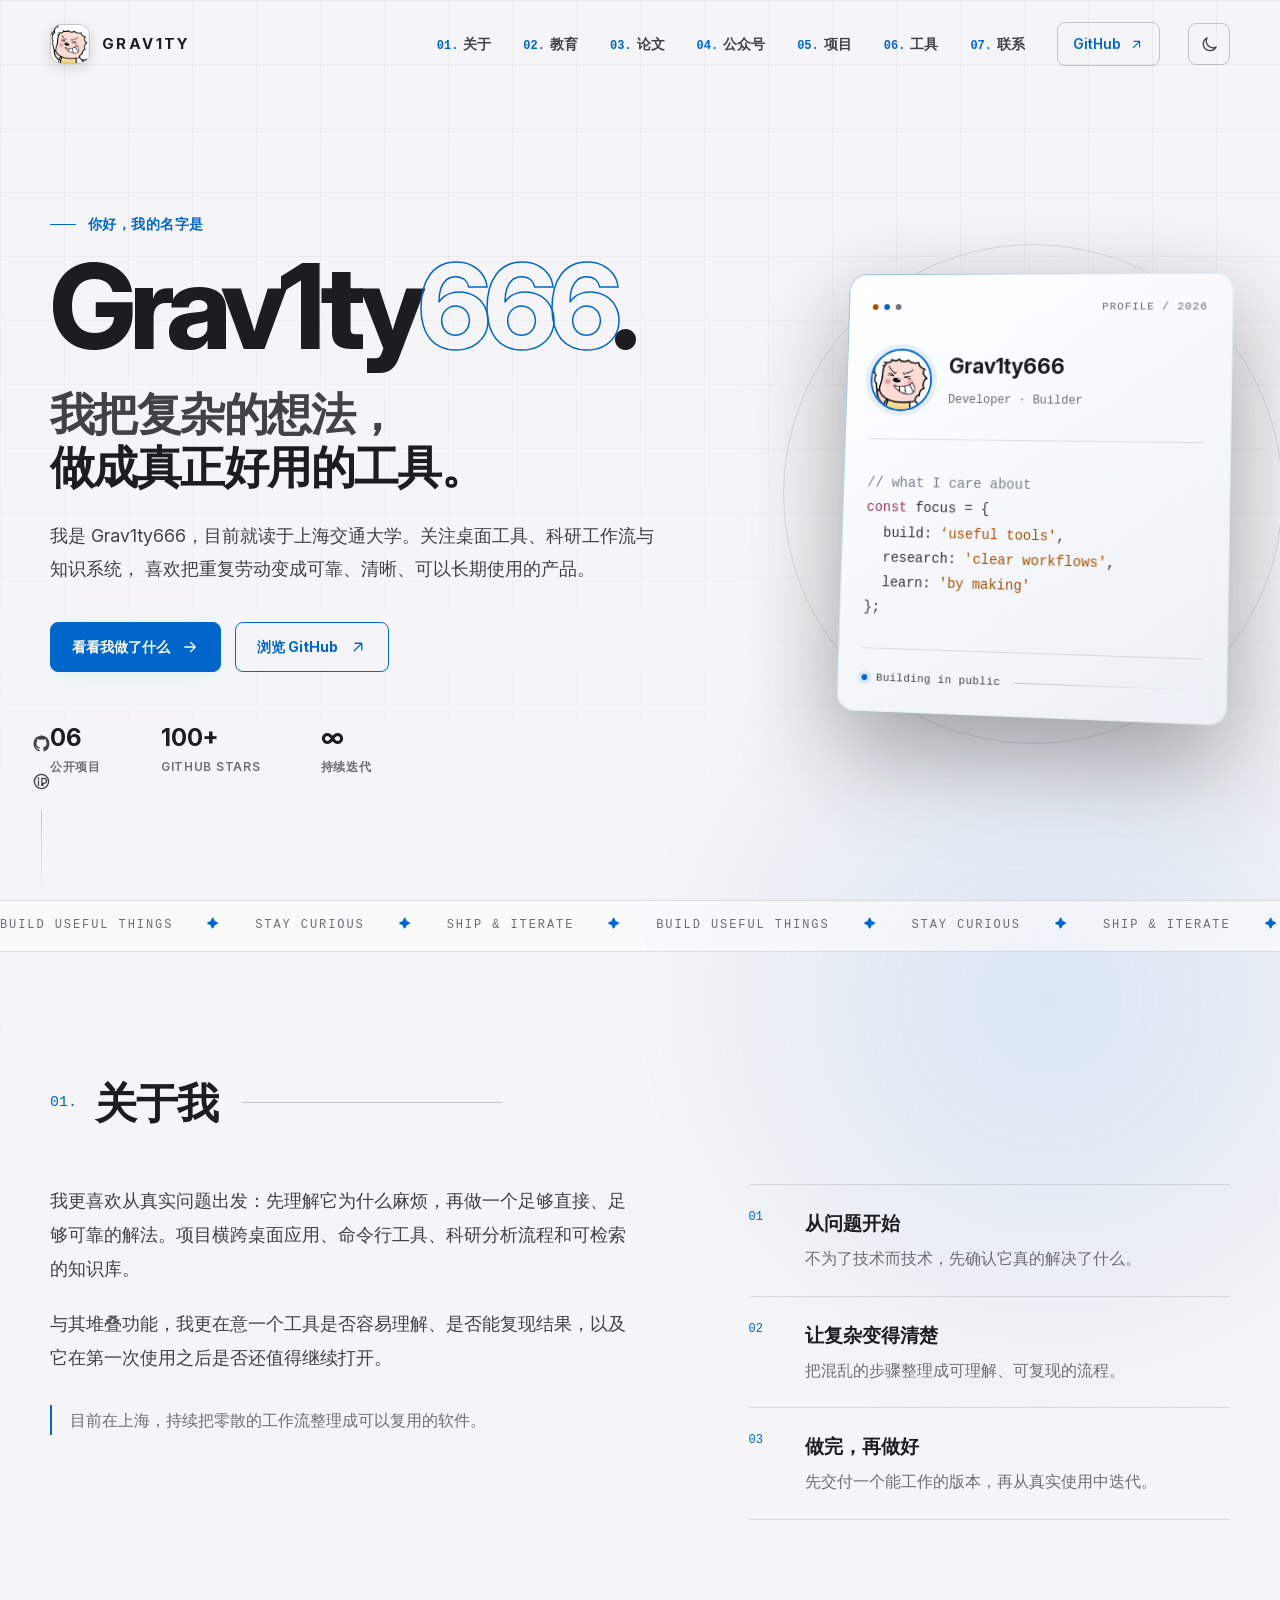
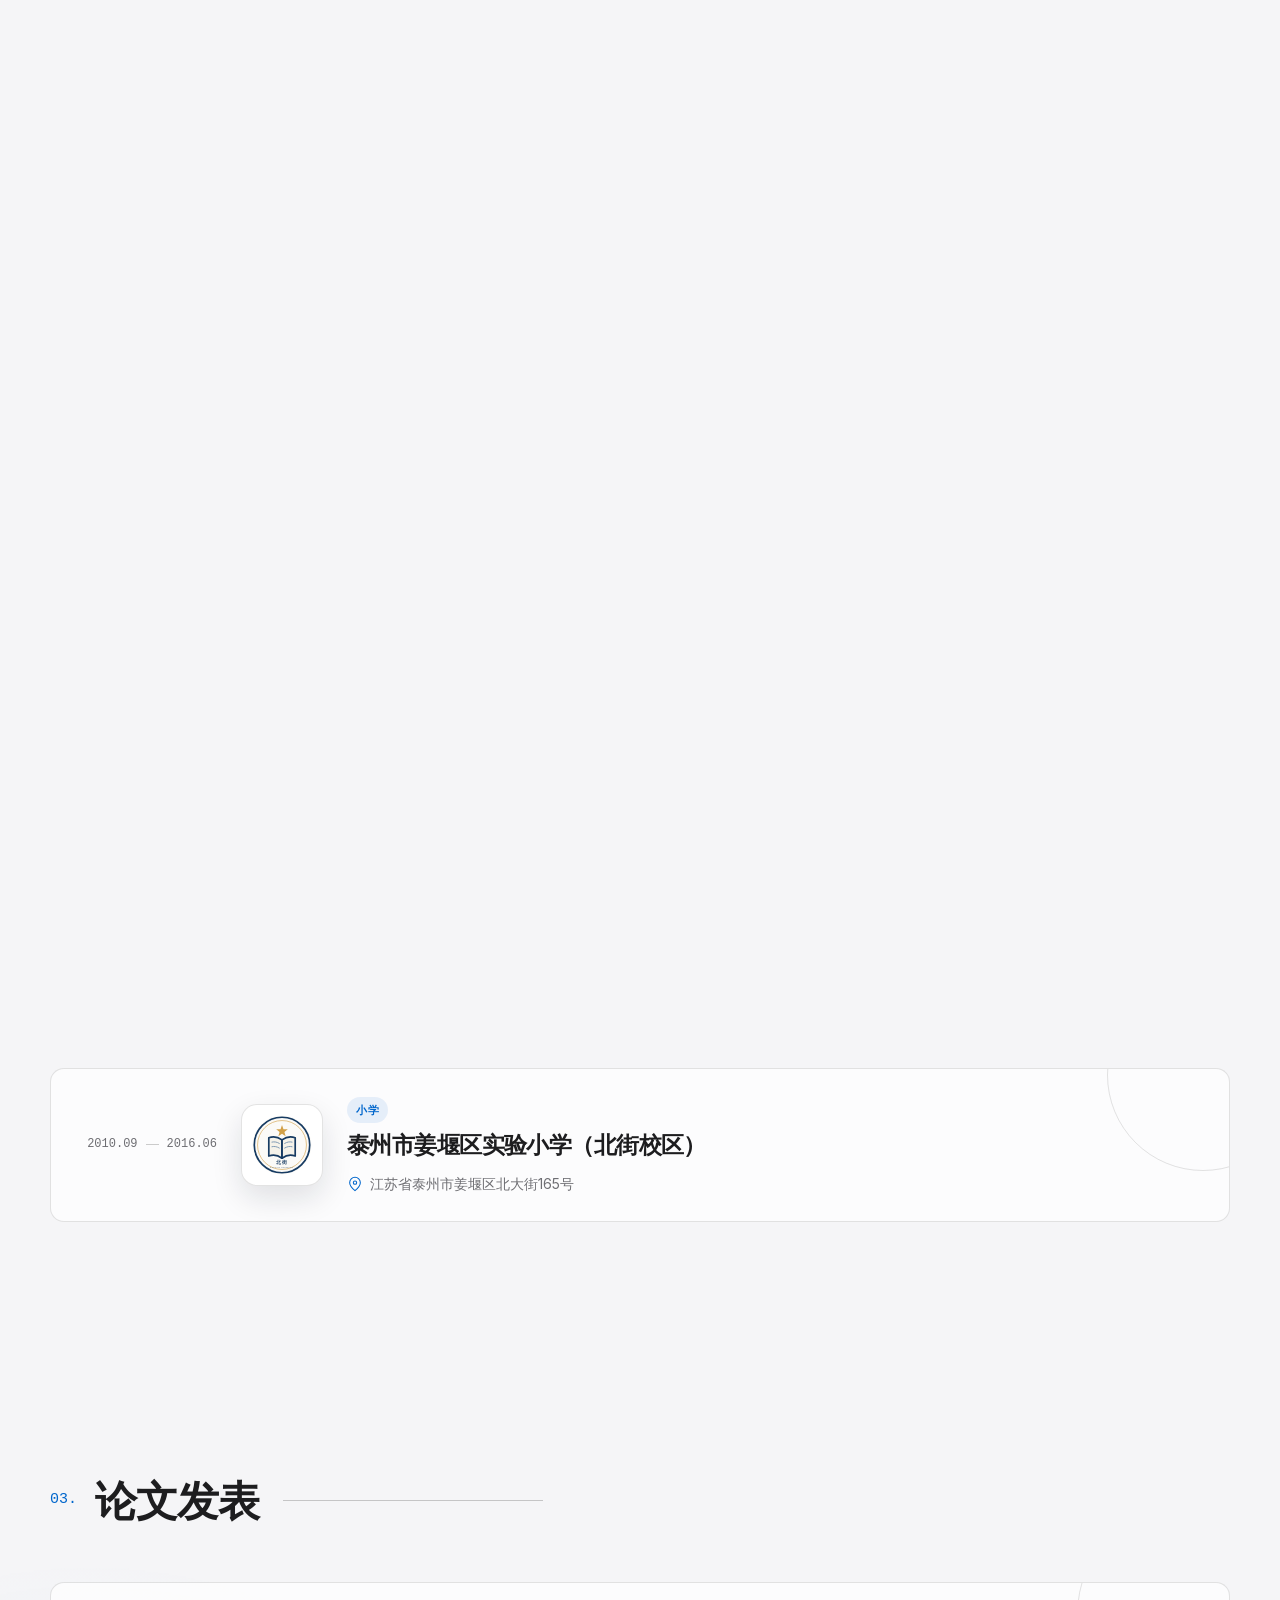
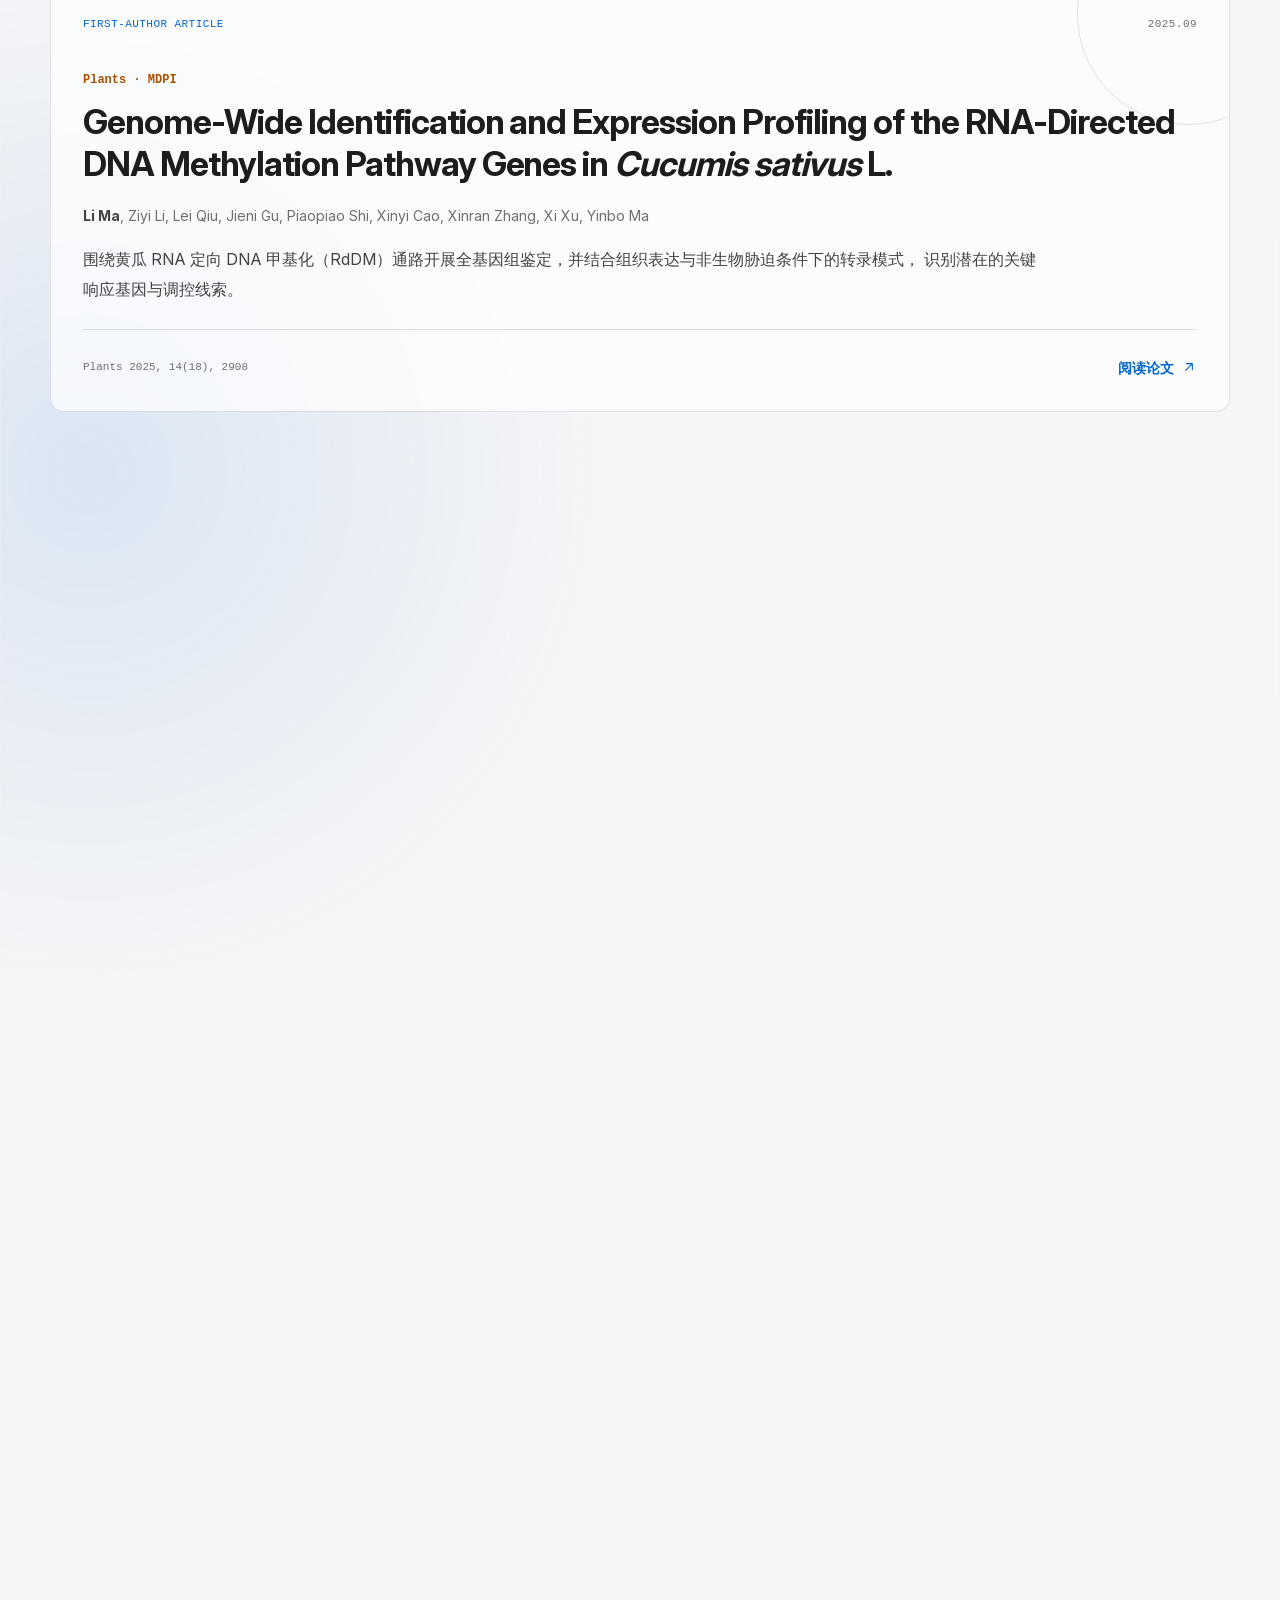
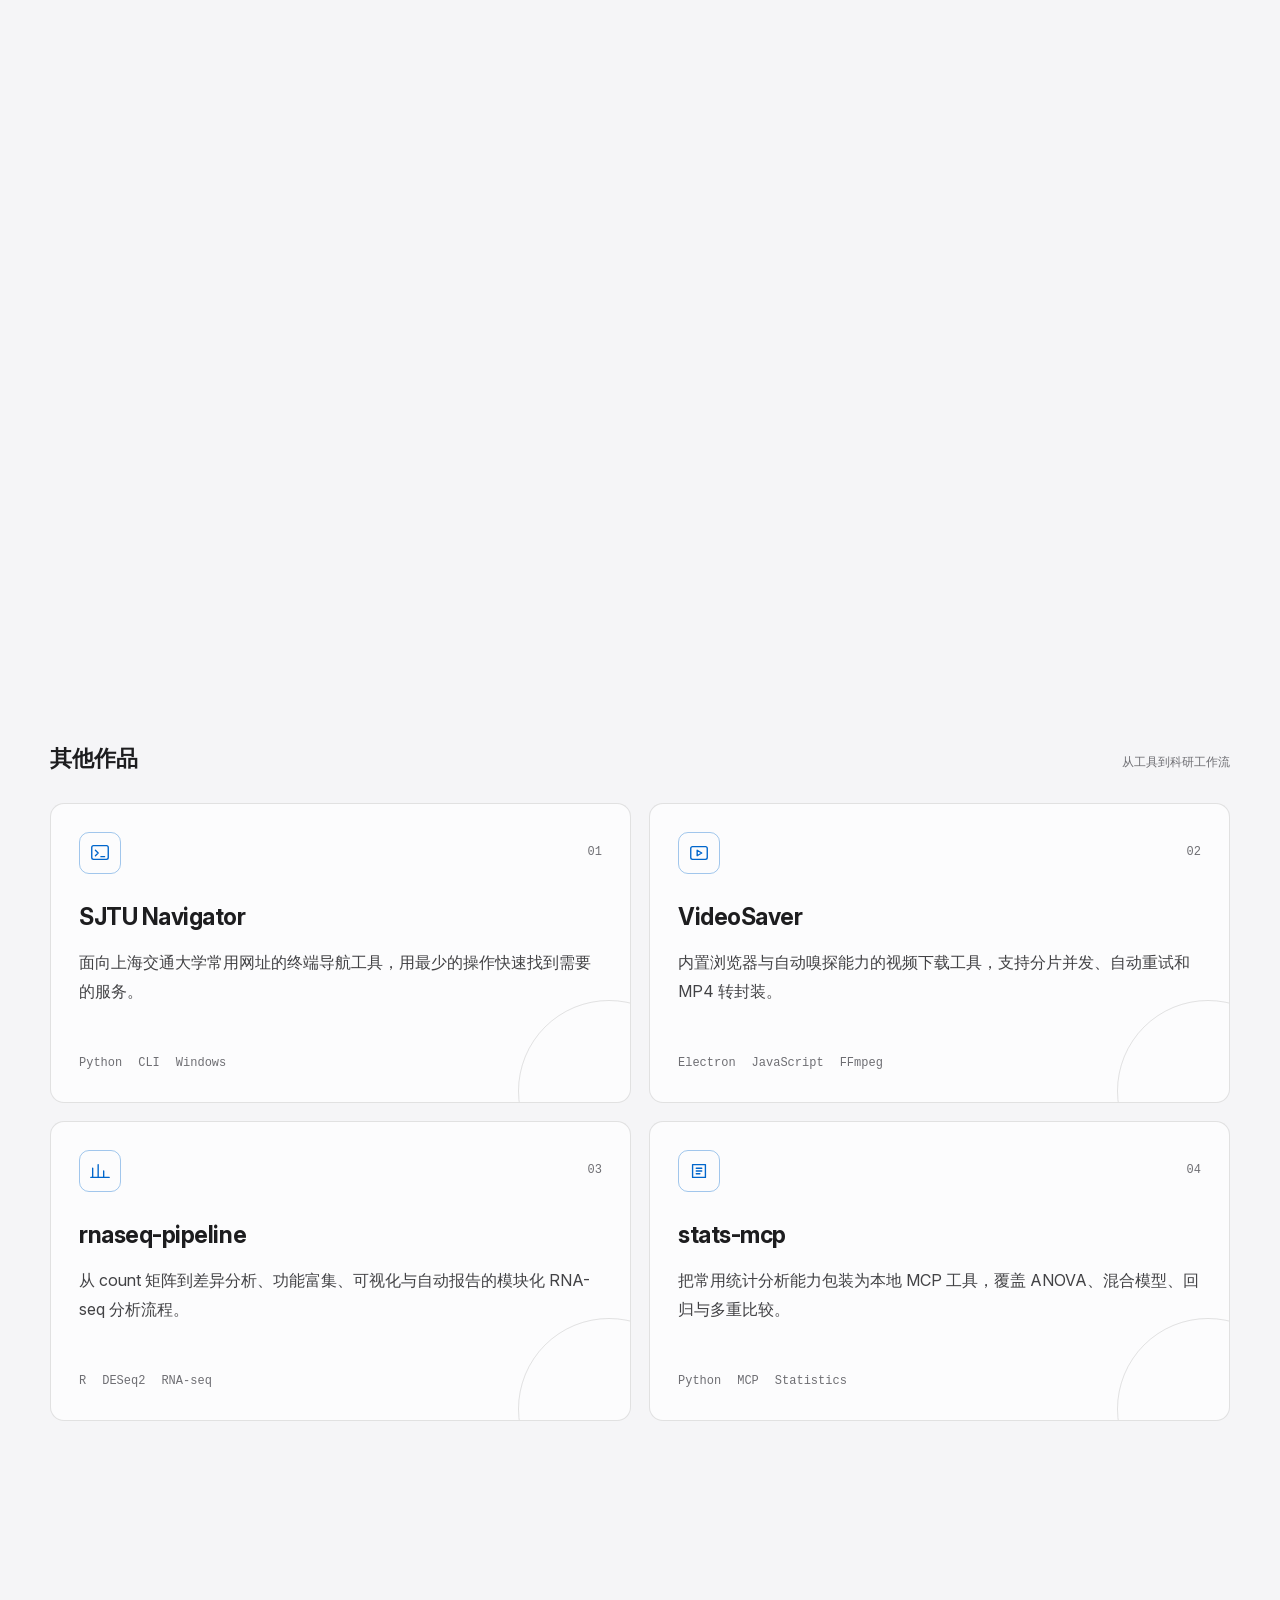
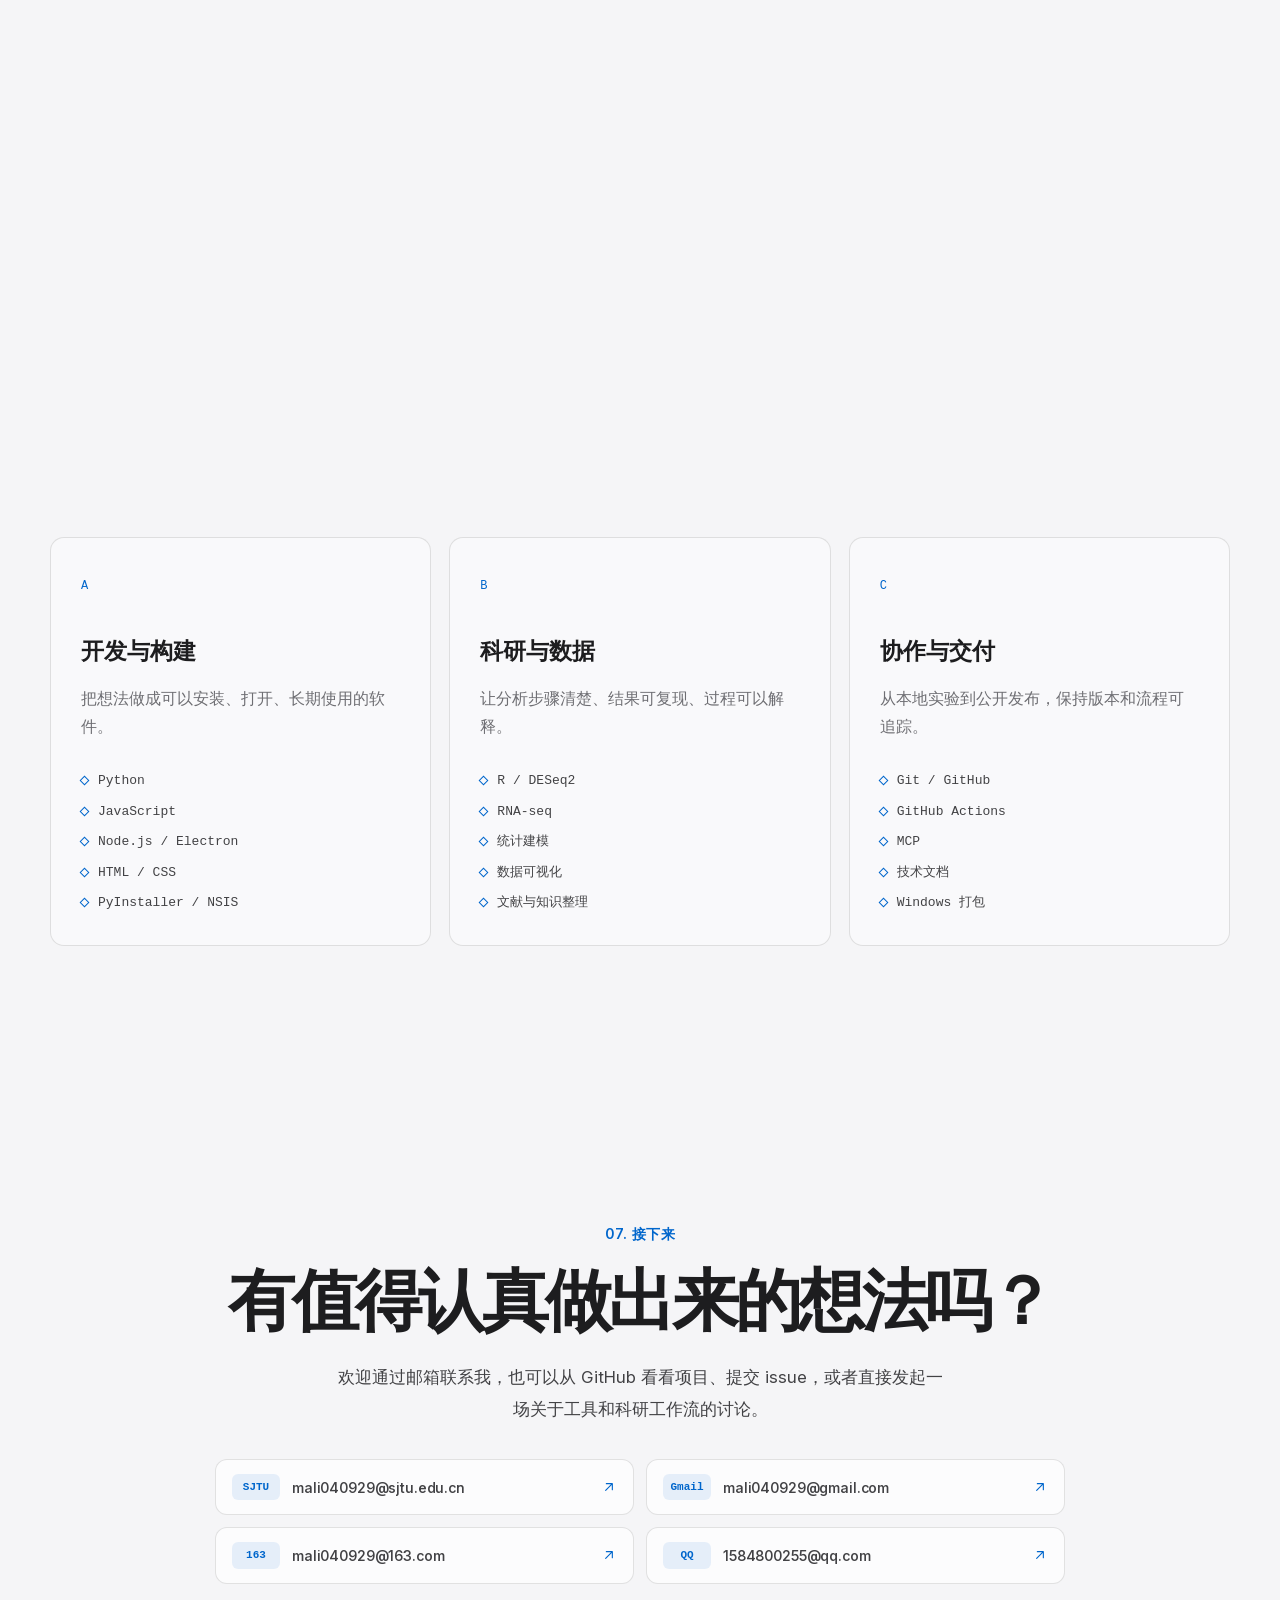
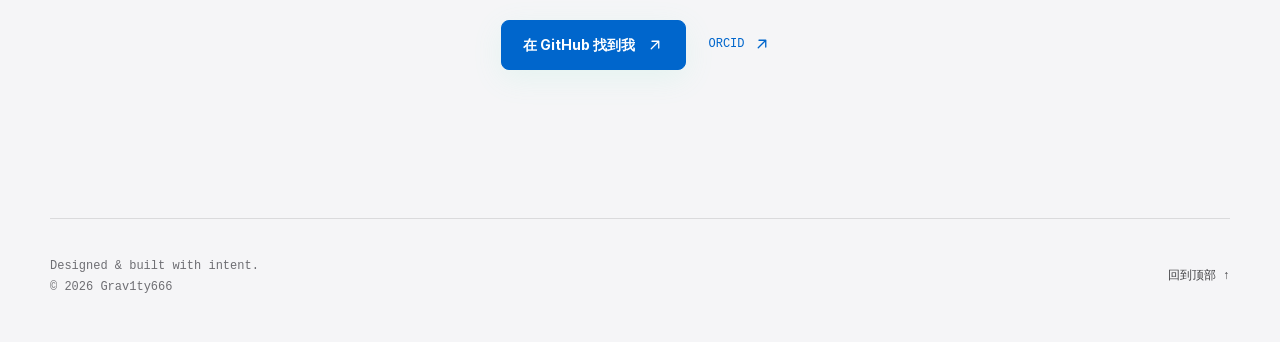
==== commit 8905a0ac: "Add avatar theme switcher and Apple-style typography" ====
--- a/index.html
+++ b/index.html
@@ -13,7 +13,7 @@
   <link rel="canonical" href="https://mali040929.dpdns.org/">
   <link rel="icon" href="/assets/github-avatar.jpg" type="image/jpeg">
   <link rel="apple-touch-icon" href="/assets/github-avatar.jpg">
-  <link rel="stylesheet" href="/styles.css?v=20261023-18">
+  <link rel="stylesheet" href="/styles.css?v=20261023-21">
   <script>
     (() => {
       let savedTheme = null;
@@ -28,7 +28,7 @@
       document.documentElement.classList.add("js");
     })();
   </script>
-  <script src="/script.js?v=20261023-18" defer></script>
+  <script src="/script.js?v=20261023-21" defer></script>
   <title>Grav1ty666 — Build useful things.</title>
 </head>
 <body>
@@ -194,11 +194,11 @@
         <li class="education-item reveal">
           <div class="education-years"><span>2026.09</span><i></i><span>至今</span></div>
           <div class="education-mark">
-            <img src="/assets/school-logos/sjtu.png?v=20261023-11" alt="上海交通大学校徽" width="512" height="512" loading="lazy" decoding="async">
+            <img src="/assets/school-logos/sjtu-emblem.png?v=20261023-21" alt="上海交通大学校徽" width="2805" height="2806" loading="lazy" decoding="async">
           </div>
           <div class="education-body">
             <p class="education-stage">硕士</p>
-            <h3>上海交通大学</h3>
+            <h3><img class="education-name-mark" src="/assets/school-logos/sjtu-wordmark.png?v=20261023-21" alt="上海交通大学" width="3567" height="1042"></h3>
             <p class="education-campus">闵行校区</p>
             <p class="education-address">
               <svg viewBox="0 0 24 24" aria-hidden="true"><path d="M20 10c0 5-8 12-8 12S4 15 4 10a8 8 0 1 1 16 0Z"/><circle cx="12" cy="10" r="2.5"/></svg>
@@ -210,11 +210,11 @@
         <li class="education-item reveal">
           <div class="education-years"><span>2022.09</span><i></i><span>2026.06</span></div>
           <div class="education-mark">
-            <img src="/assets/school-logos/yzu.png?v=20261023-11" alt="扬州大学校徽" width="512" height="512" loading="lazy" decoding="async">
+            <img src="/assets/school-logos/yzu-emblem.png?v=20261023-21" alt="扬州大学校徽" width="512" height="512" loading="lazy" decoding="async">
           </div>
           <div class="education-body">
             <p class="education-stage">本科</p>
-            <h3>扬州大学</h3>
+            <h3><img class="education-name-mark" src="/assets/school-logos/yzu-wordmark.png?v=20261023-21" alt="扬州大学" width="1100" height="564"></h3>
             <p class="education-campus">文汇路校区</p>
             <p class="education-address">
               <svg viewBox="0 0 24 24" aria-hidden="true"><path d="M20 10c0 5-8 12-8 12S4 15 4 10a8 8 0 1 1 16 0Z"/><circle cx="12" cy="10" r="2.5"/></svg>
--- a/styles.css
+++ b/styles.css
@@ -1014,8 +1014,10 @@
 
 .education-mark img {
   display: block;
-  width: 100%;
-  height: 100%;
+  width: auto;
+  height: auto;
+  max-width: 100%;
+  max-height: 100%;
   object-fit: contain;
 }
 
@@ -1044,6 +1046,15 @@
   font-size: 23px;
   letter-spacing: -0.025em;
   line-height: 1.3;
+}
+
+.education-name-mark {
+  display: block;
+  width: auto;
+  height: 38px;
+  max-width: 100%;
+  object-fit: contain;
+  object-position: left center;
 }
 
 .education-campus {
@@ -2369,6 +2380,10 @@
     grid-column: 2;
   }
 
+  .education-name-mark {
+    height: 32px;
+  }
+
   .education-body h3 {
     font-size: 20px;
   }
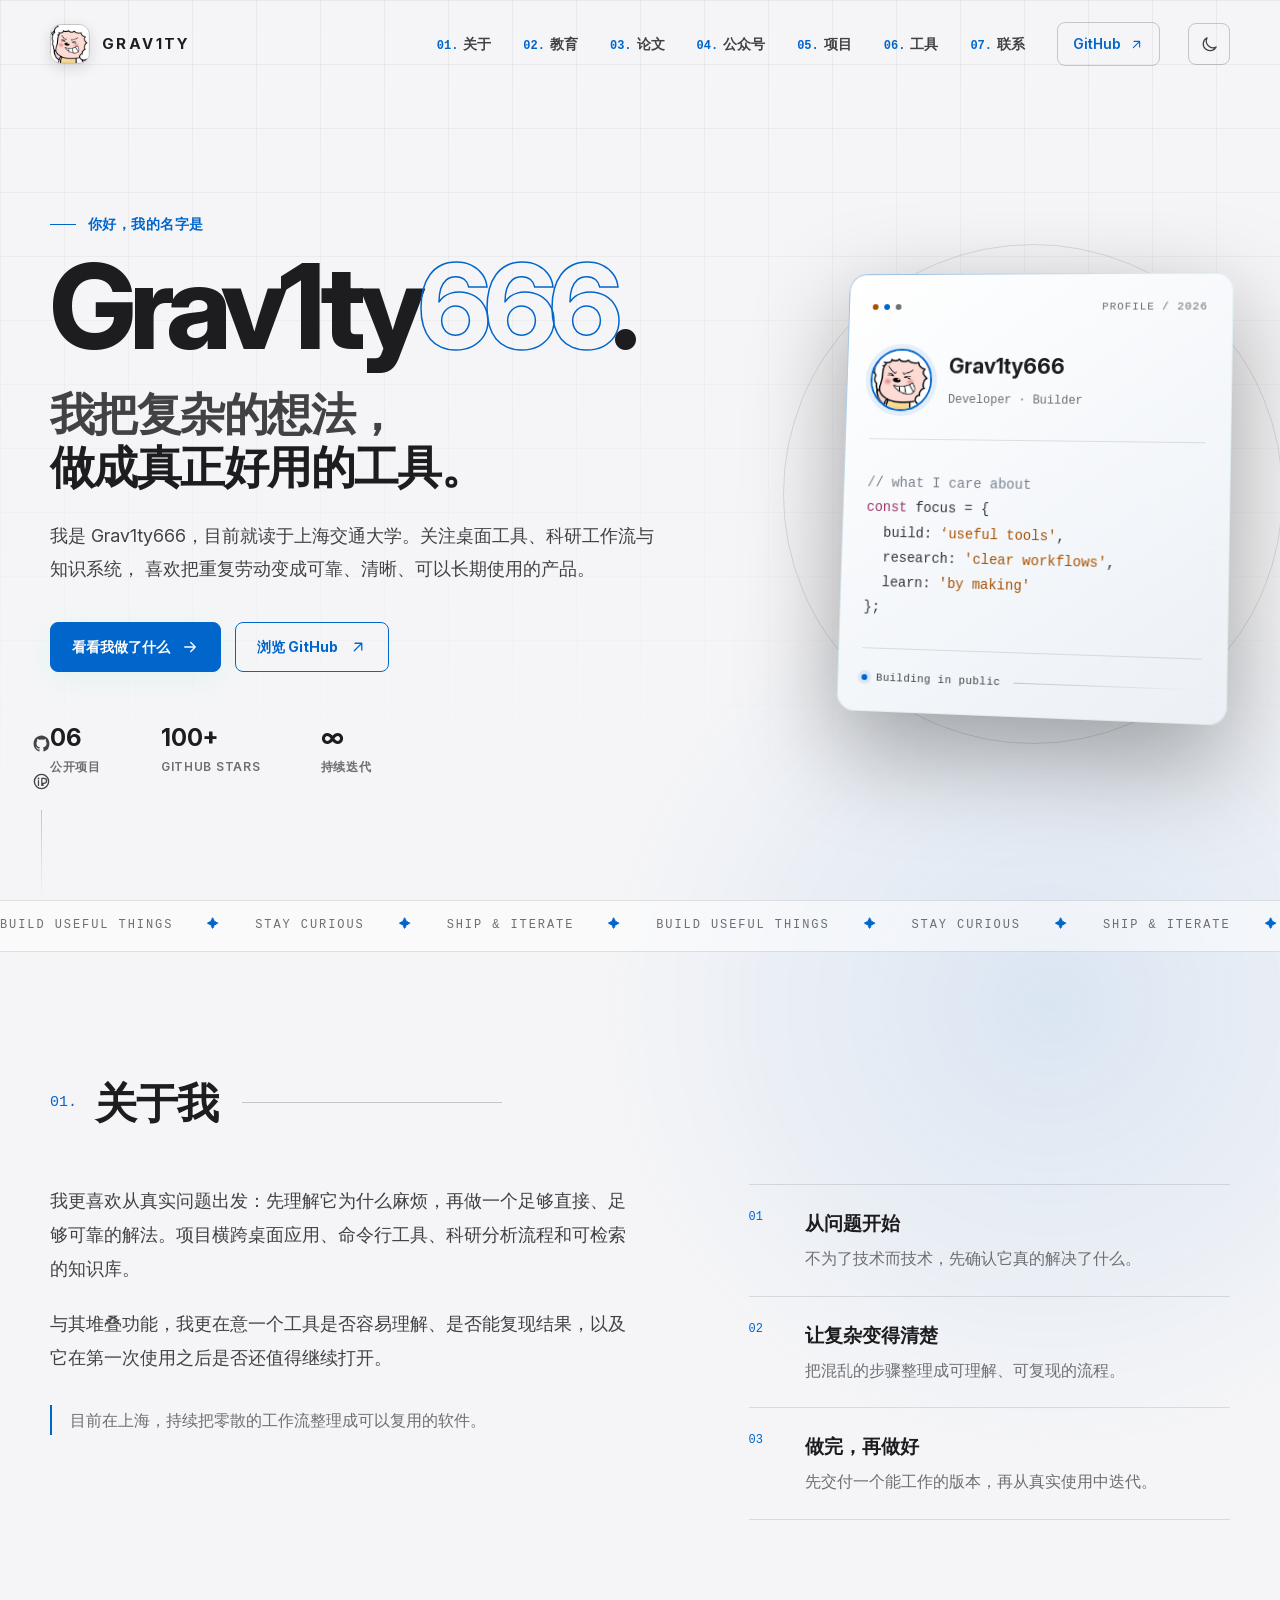
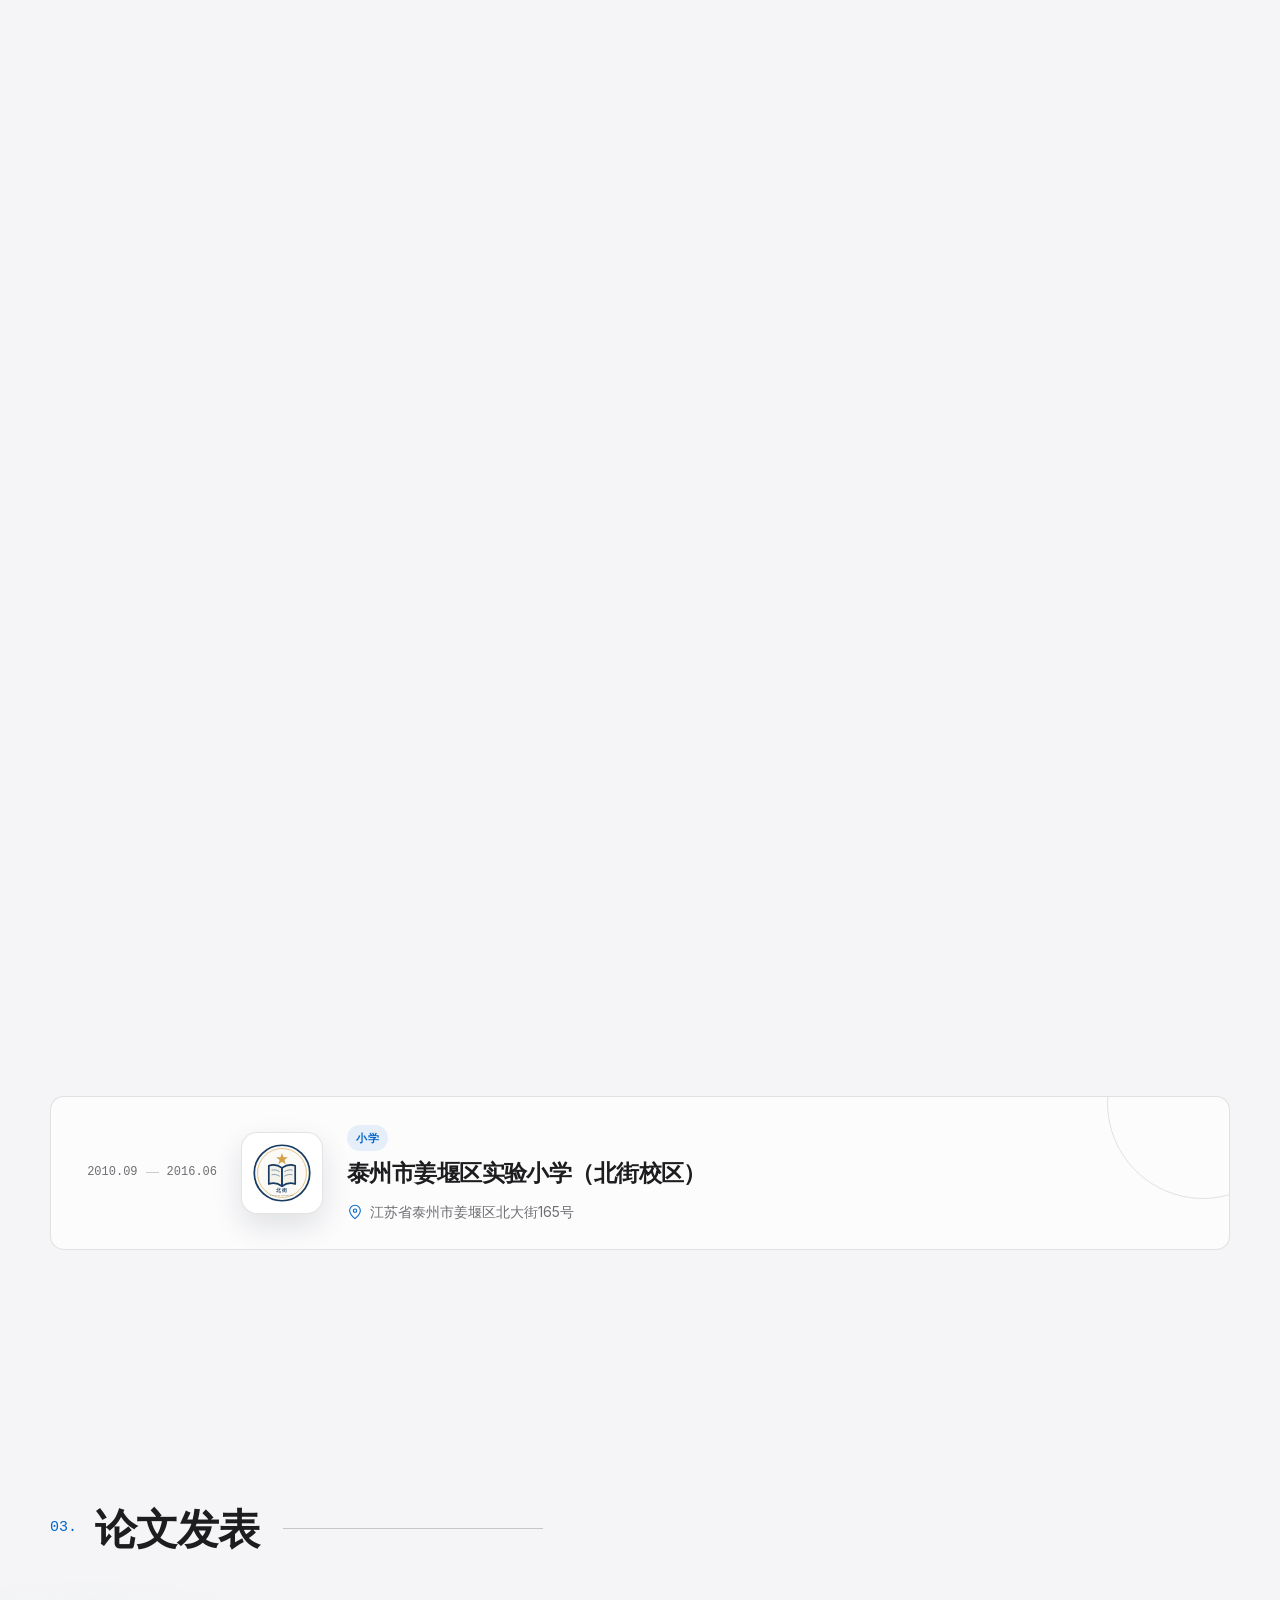
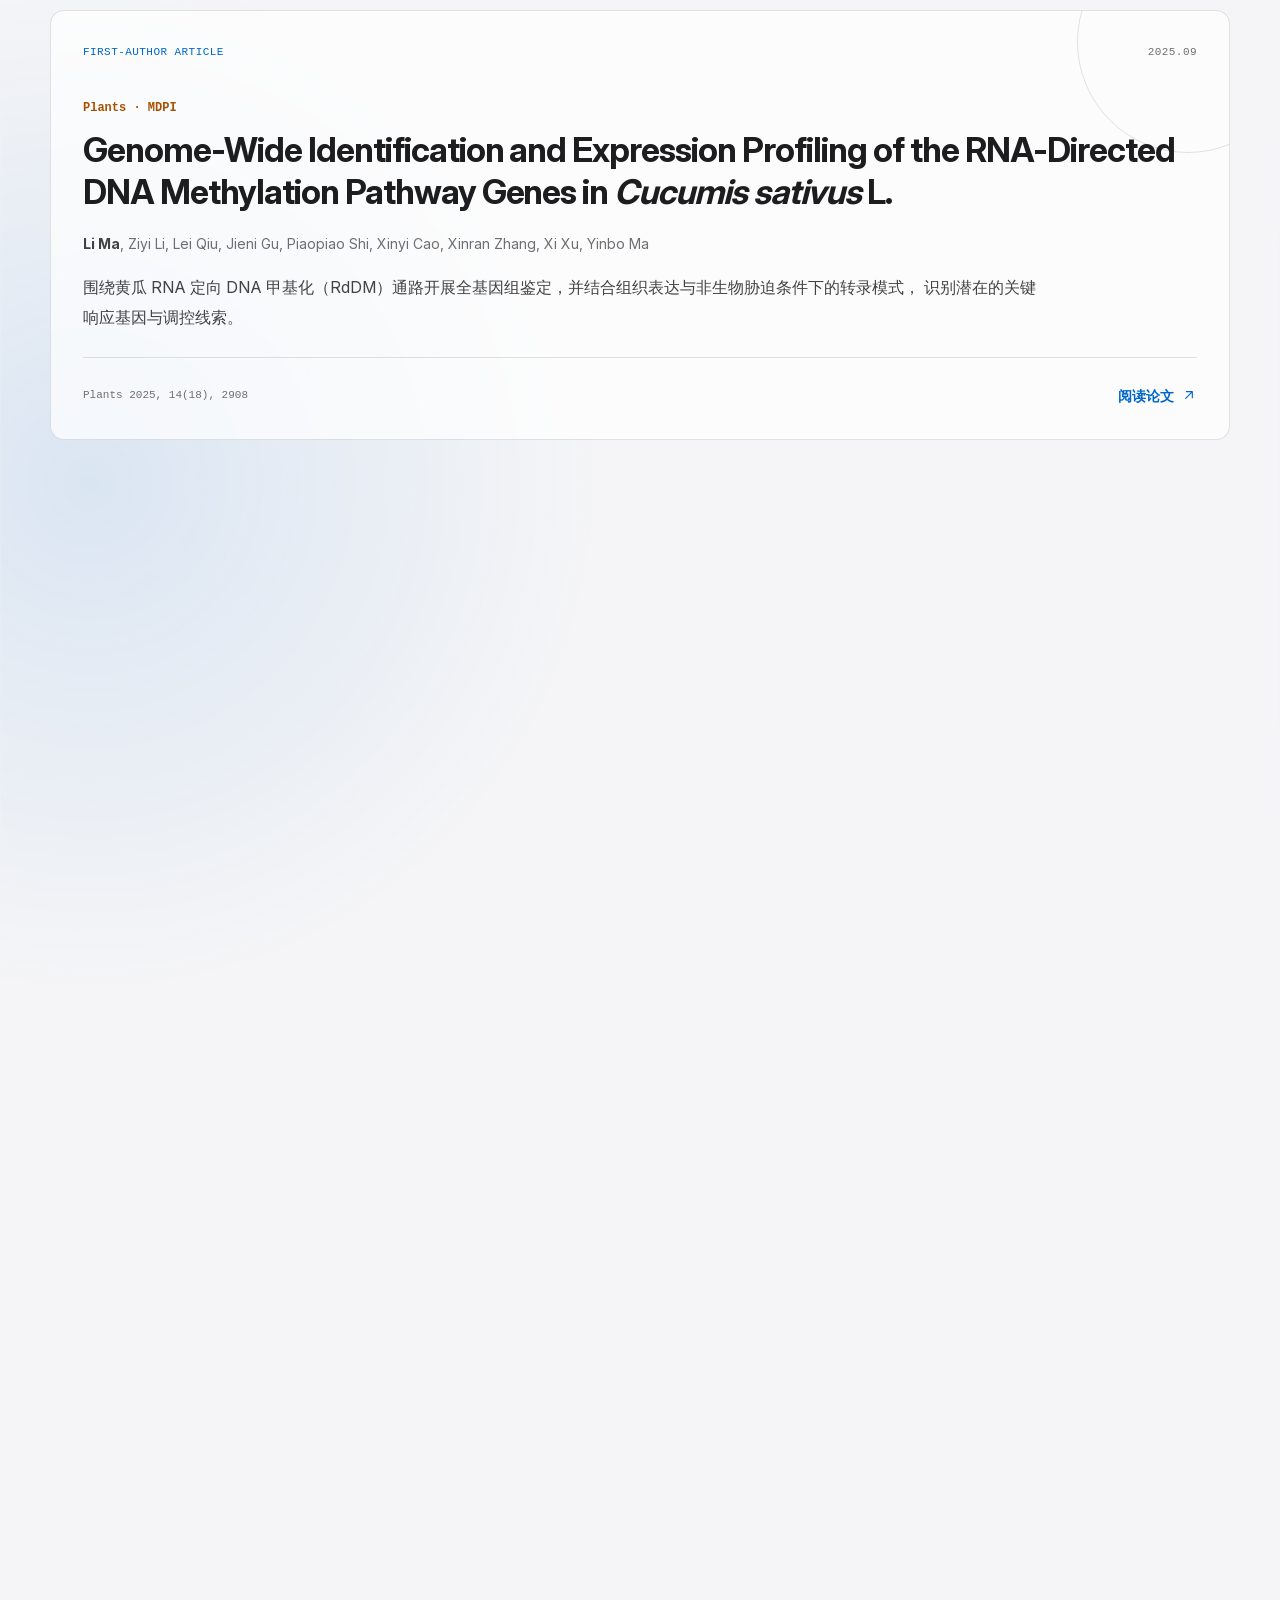
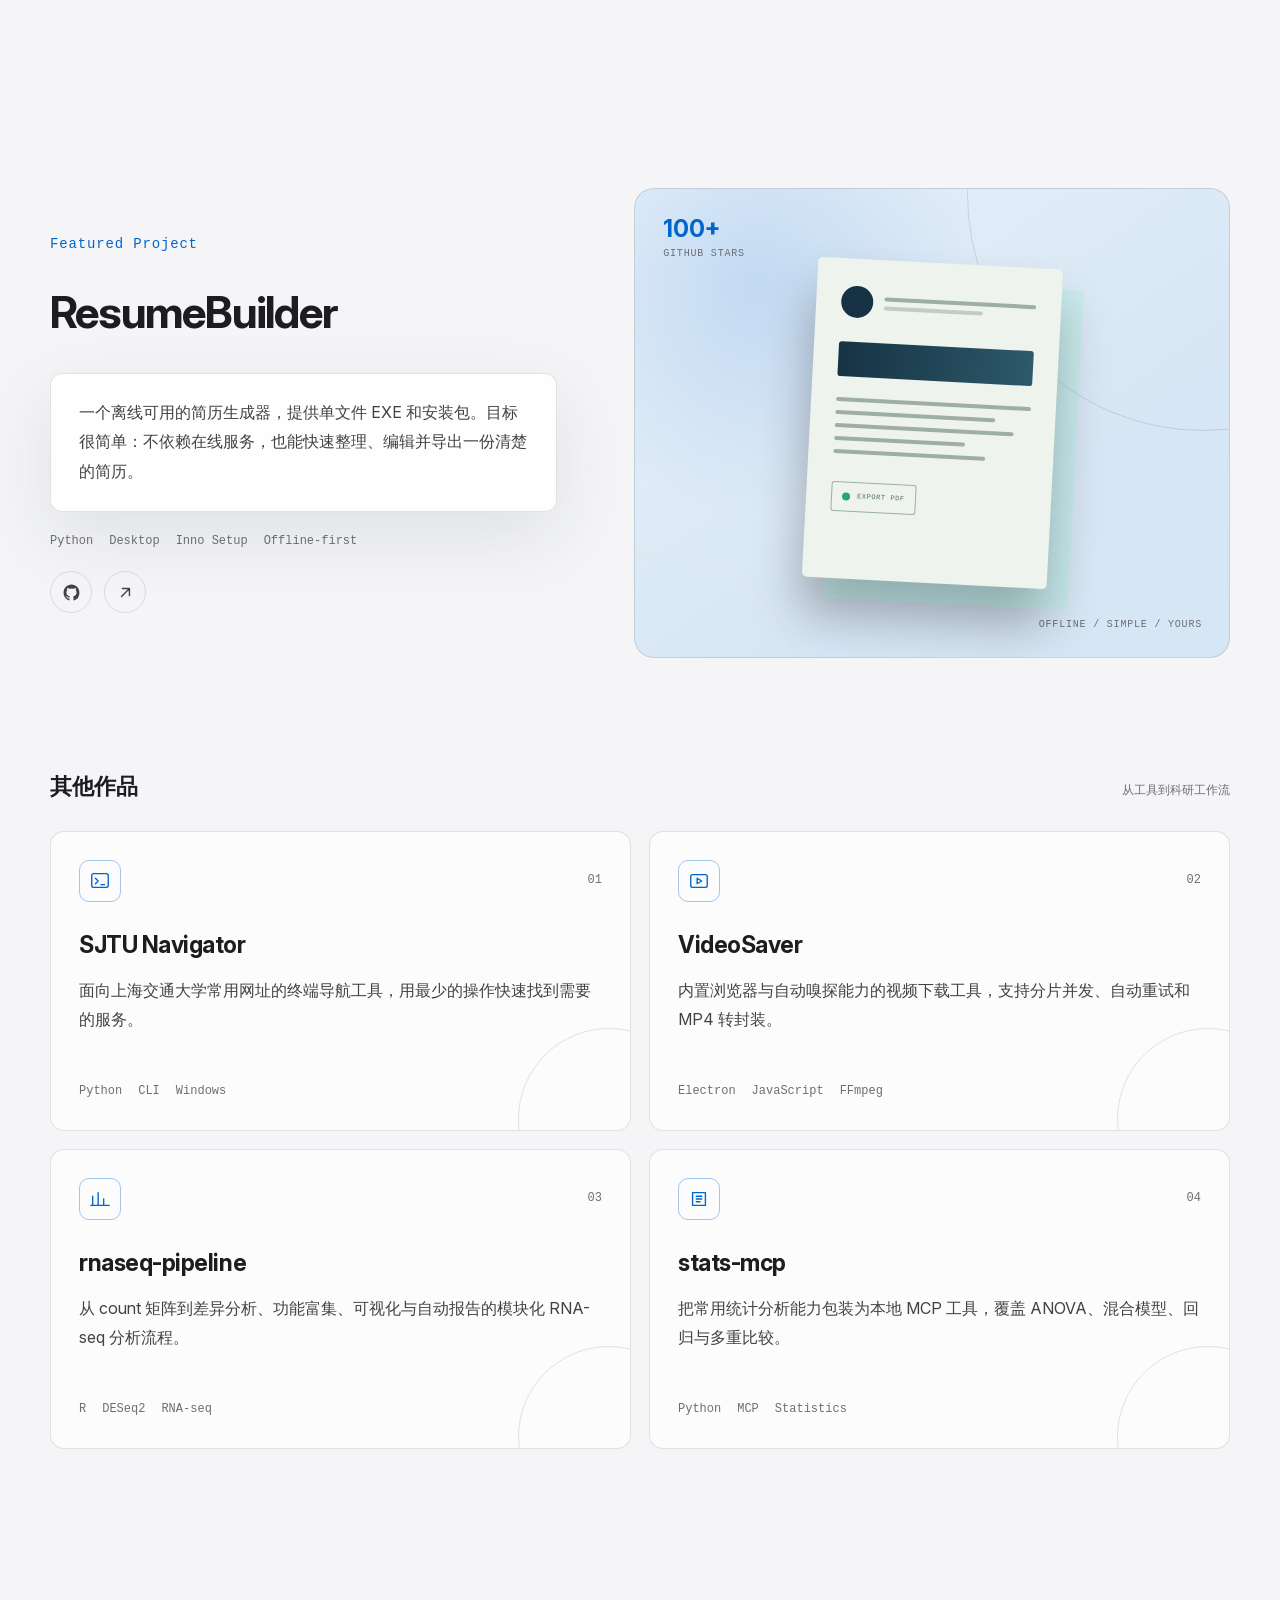
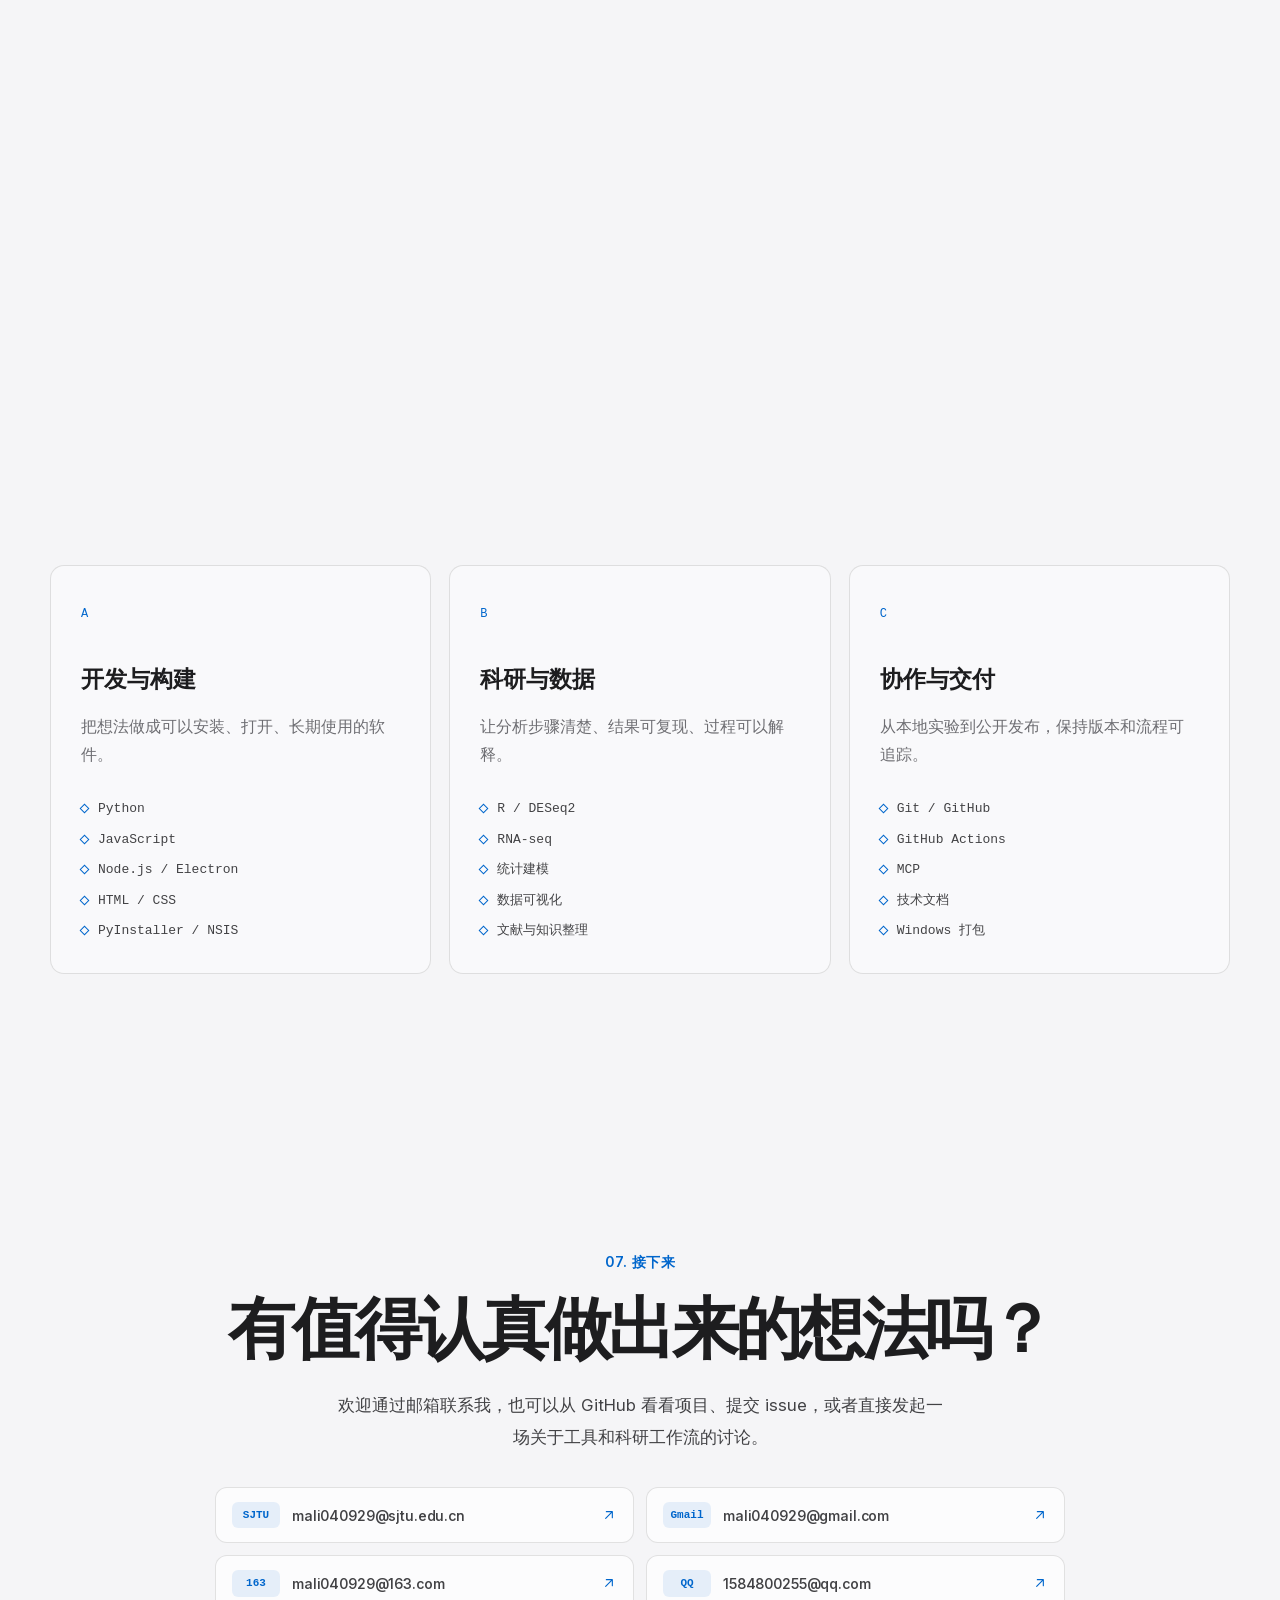
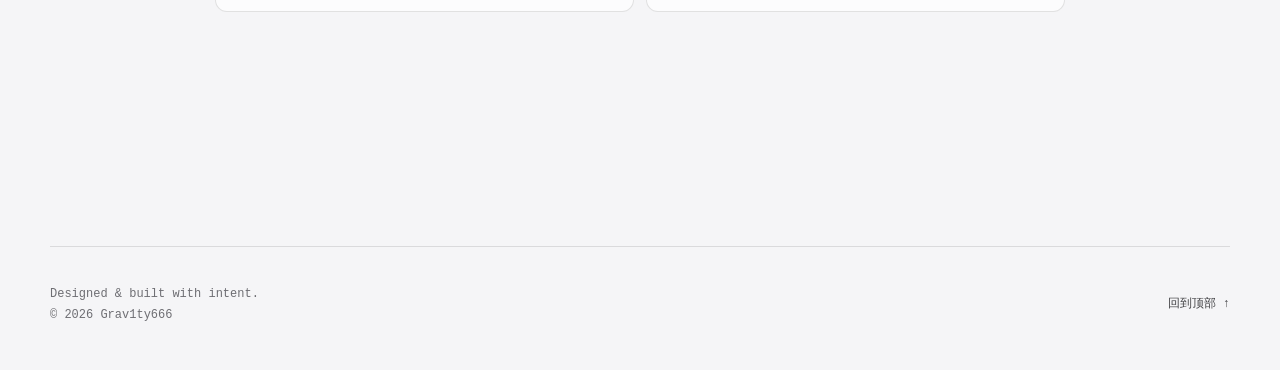
==== commit 102d4649: "Add avatar theme switcher and Apple-style typography" ====
--- a/index.html
+++ b/index.html
@@ -13,7 +13,7 @@
   <link rel="canonical" href="https://mali040929.dpdns.org/">
   <link rel="icon" href="/assets/github-avatar.jpg" type="image/jpeg">
   <link rel="apple-touch-icon" href="/assets/github-avatar.jpg">
-  <link rel="stylesheet" href="/styles.css?v=20261023-21">
+  <link rel="stylesheet" href="/styles.css?v=20261023-22">
   <script>
     (() => {
       let savedTheme = null;
@@ -28,7 +28,7 @@
       document.documentElement.classList.add("js");
     })();
   </script>
-  <script src="/script.js?v=20261023-21" defer></script>
+  <script src="/script.js?v=20261023-22" defer></script>
   <title>Grav1ty666 — Build useful things.</title>
 </head>
 <body>
@@ -194,11 +194,11 @@
         <li class="education-item reveal">
           <div class="education-years"><span>2026.09</span><i></i><span>至今</span></div>
           <div class="education-mark">
-            <img src="/assets/school-logos/sjtu-emblem.png?v=20261023-21" alt="上海交通大学校徽" width="2805" height="2806" loading="lazy" decoding="async">
+            <img src="/assets/school-logos/sjtu-emblem.png?v=20261023-22" alt="上海交通大学校徽" width="2805" height="2806" loading="lazy" decoding="async">
           </div>
           <div class="education-body">
             <p class="education-stage">硕士</p>
-            <h3><img class="education-name-mark" src="/assets/school-logos/sjtu-wordmark.png?v=20261023-21" alt="上海交通大学" width="3567" height="1042"></h3>
+            <h3><img class="education-name-mark" src="/assets/school-logos/sjtu-wordmark.png?v=20261023-22" alt="上海交通大学" width="3567" height="1042"></h3>
             <p class="education-campus">闵行校区</p>
             <p class="education-address">
               <svg viewBox="0 0 24 24" aria-hidden="true"><path d="M20 10c0 5-8 12-8 12S4 15 4 10a8 8 0 1 1 16 0Z"/><circle cx="12" cy="10" r="2.5"/></svg>
@@ -210,11 +210,11 @@
         <li class="education-item reveal">
           <div class="education-years"><span>2022.09</span><i></i><span>2026.06</span></div>
           <div class="education-mark">
-            <img src="/assets/school-logos/yzu-emblem.png?v=20261023-21" alt="扬州大学校徽" width="512" height="512" loading="lazy" decoding="async">
+            <img src="/assets/school-logos/yzu-emblem.png?v=20261023-22" alt="扬州大学校徽" width="512" height="512" loading="lazy" decoding="async">
           </div>
           <div class="education-body">
             <p class="education-stage">本科</p>
-            <h3><img class="education-name-mark" src="/assets/school-logos/yzu-wordmark.png?v=20261023-21" alt="扬州大学" width="1100" height="564"></h3>
+            <h3><img class="education-name-mark" src="/assets/school-logos/yzu-wordmark.png?v=20261023-22" alt="扬州大学" width="1100" height="564"></h3>
             <p class="education-campus">文汇路校区</p>
             <p class="education-address">
               <svg viewBox="0 0 24 24" aria-hidden="true"><path d="M20 10c0 5-8 12-8 12S4 15 4 10a8 8 0 1 1 16 0Z"/><circle cx="12" cy="10" r="2.5"/></svg>
--- a/styles.css
+++ b/styles.css
@@ -1051,7 +1051,7 @@
 .education-name-mark {
   display: block;
   width: auto;
-  height: 38px;
+  height: 52px;
   max-width: 100%;
   object-fit: contain;
   object-position: left center;
@@ -2381,7 +2381,7 @@
   }
 
   .education-name-mark {
-    height: 32px;
+    height: 44px;
   }
 
   .education-body h3 {
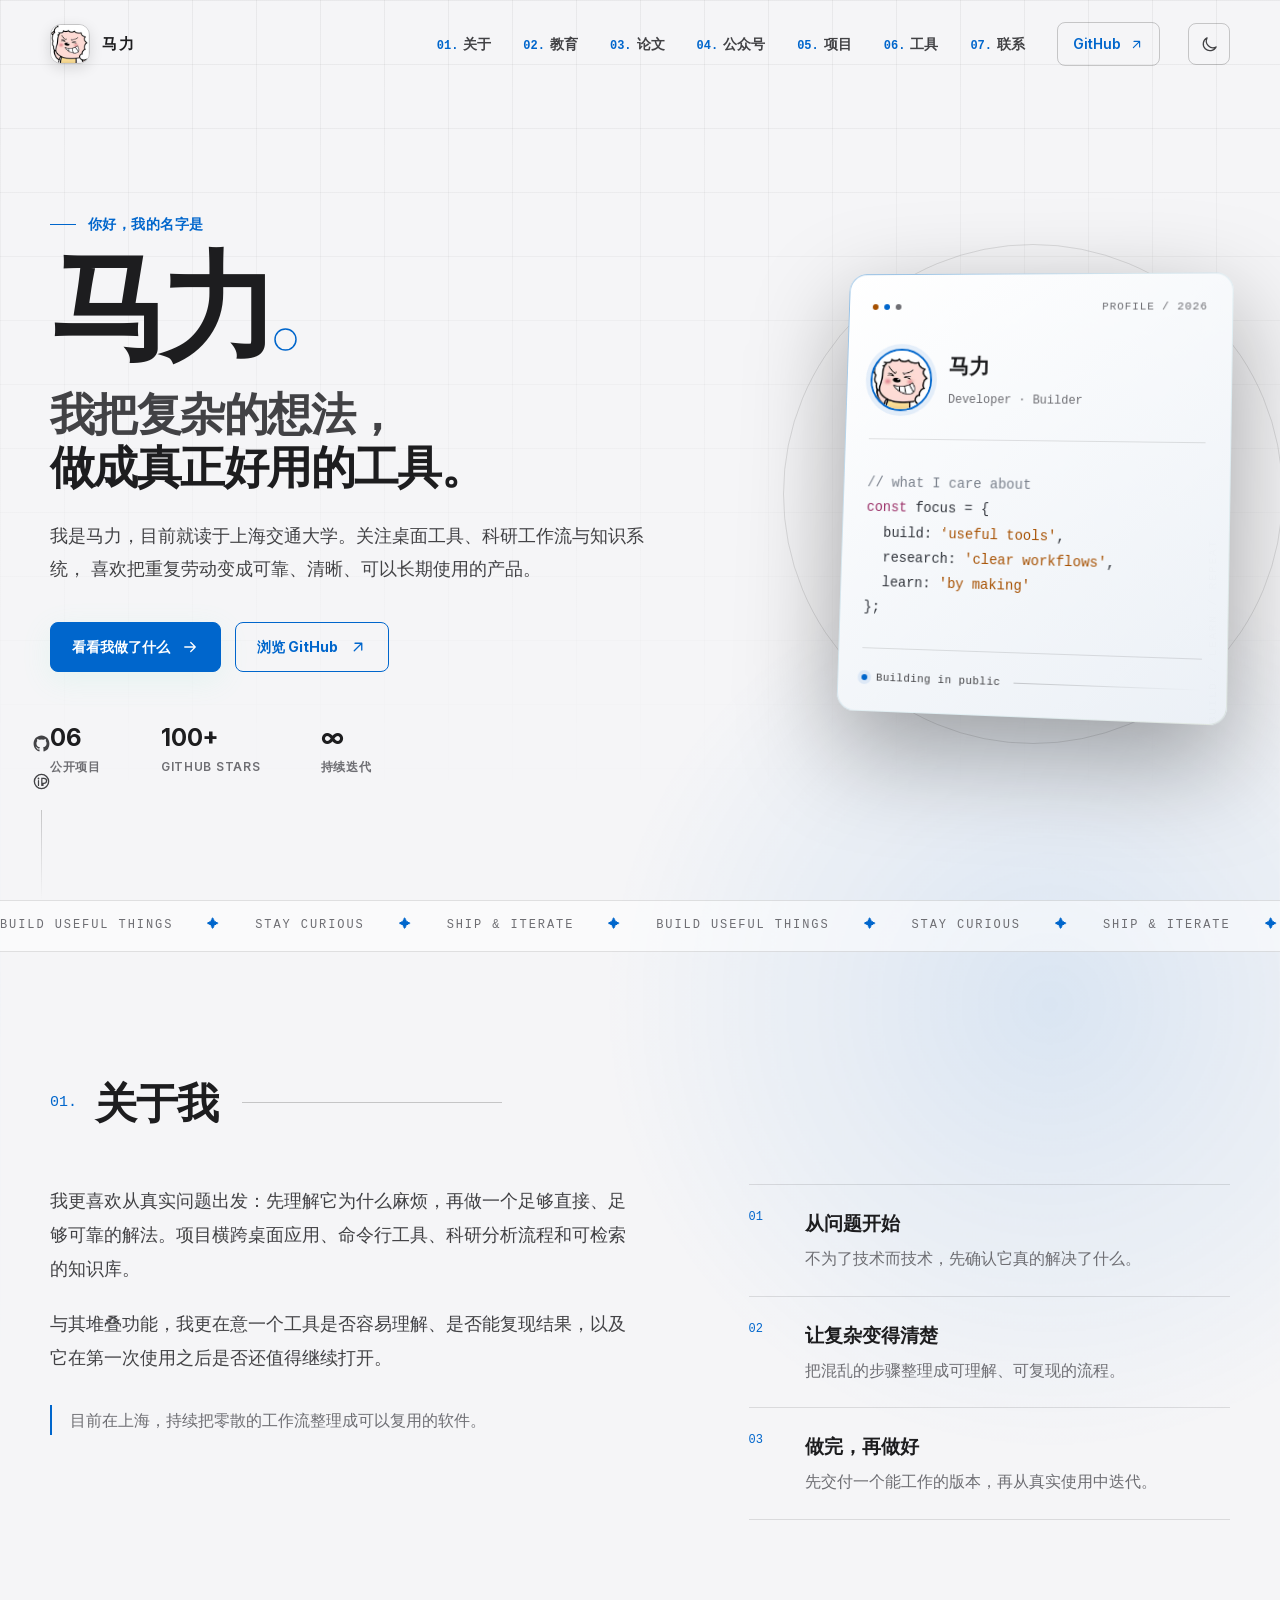
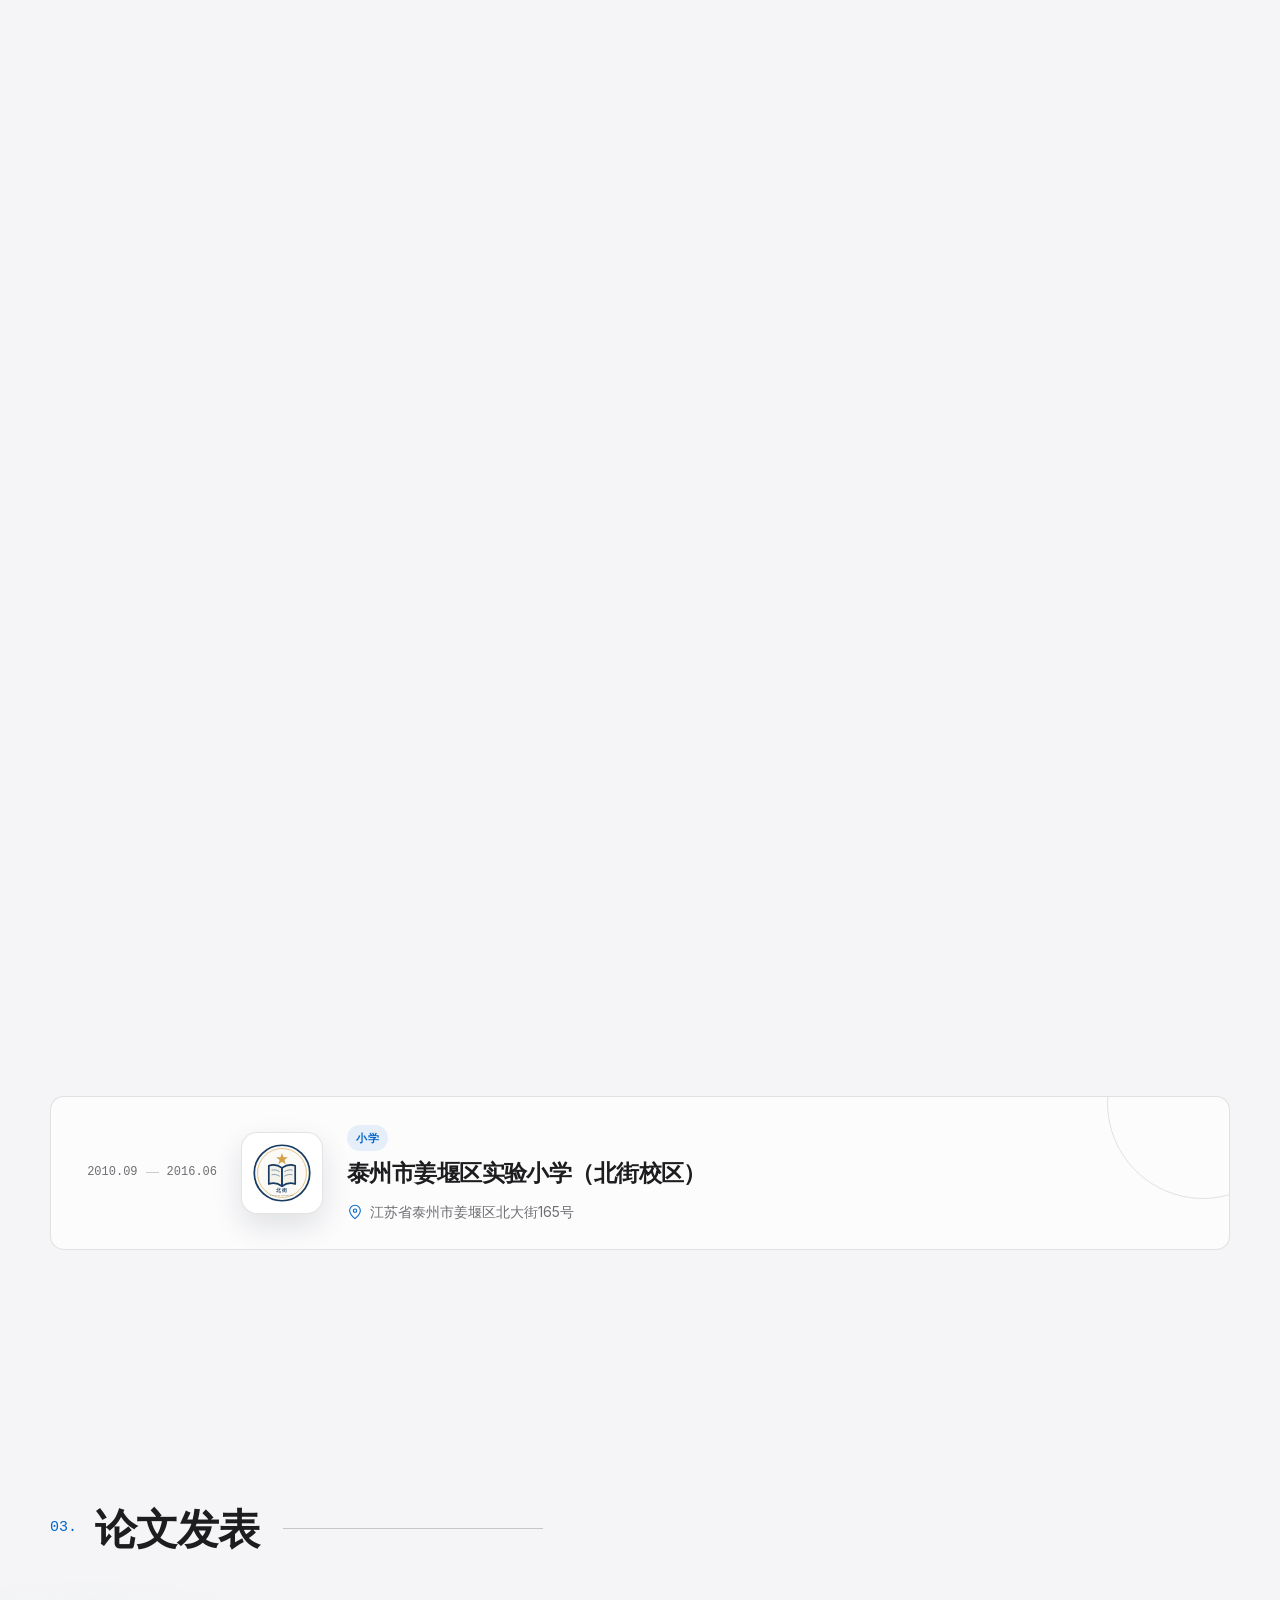
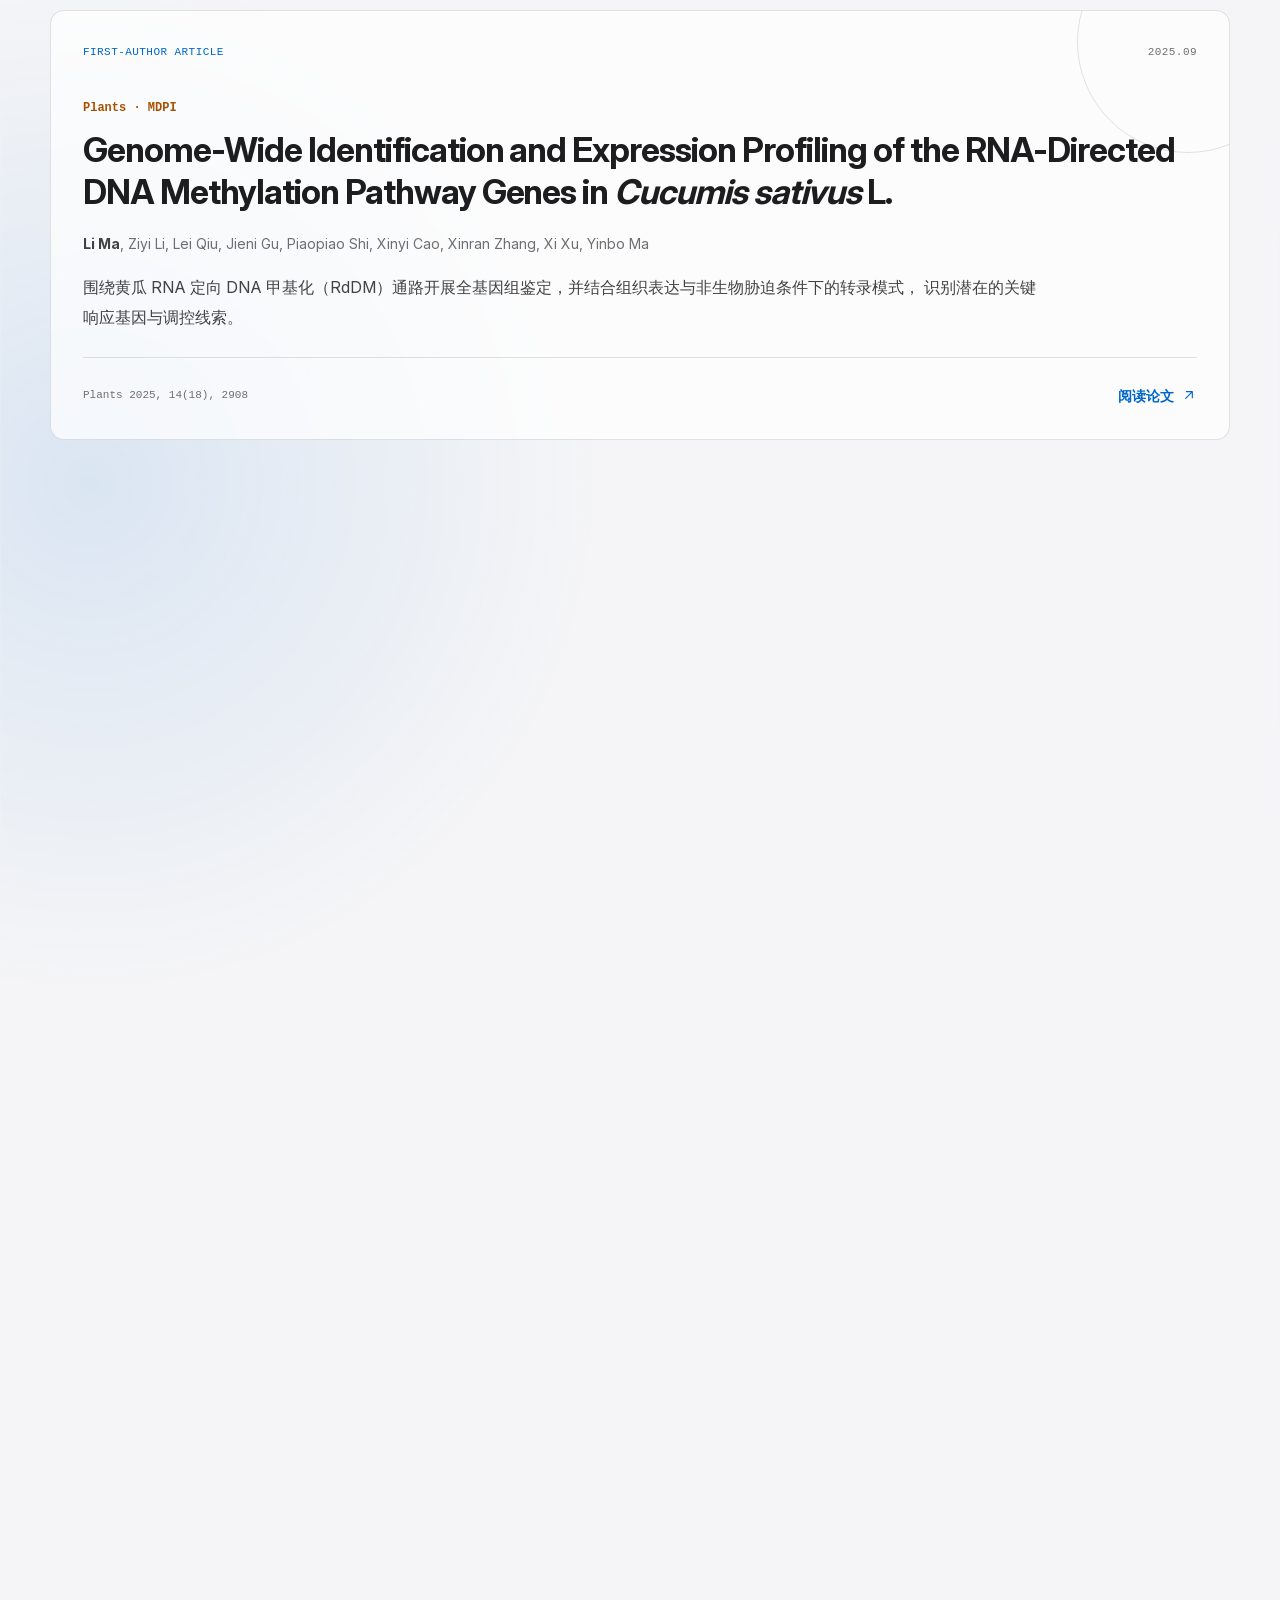
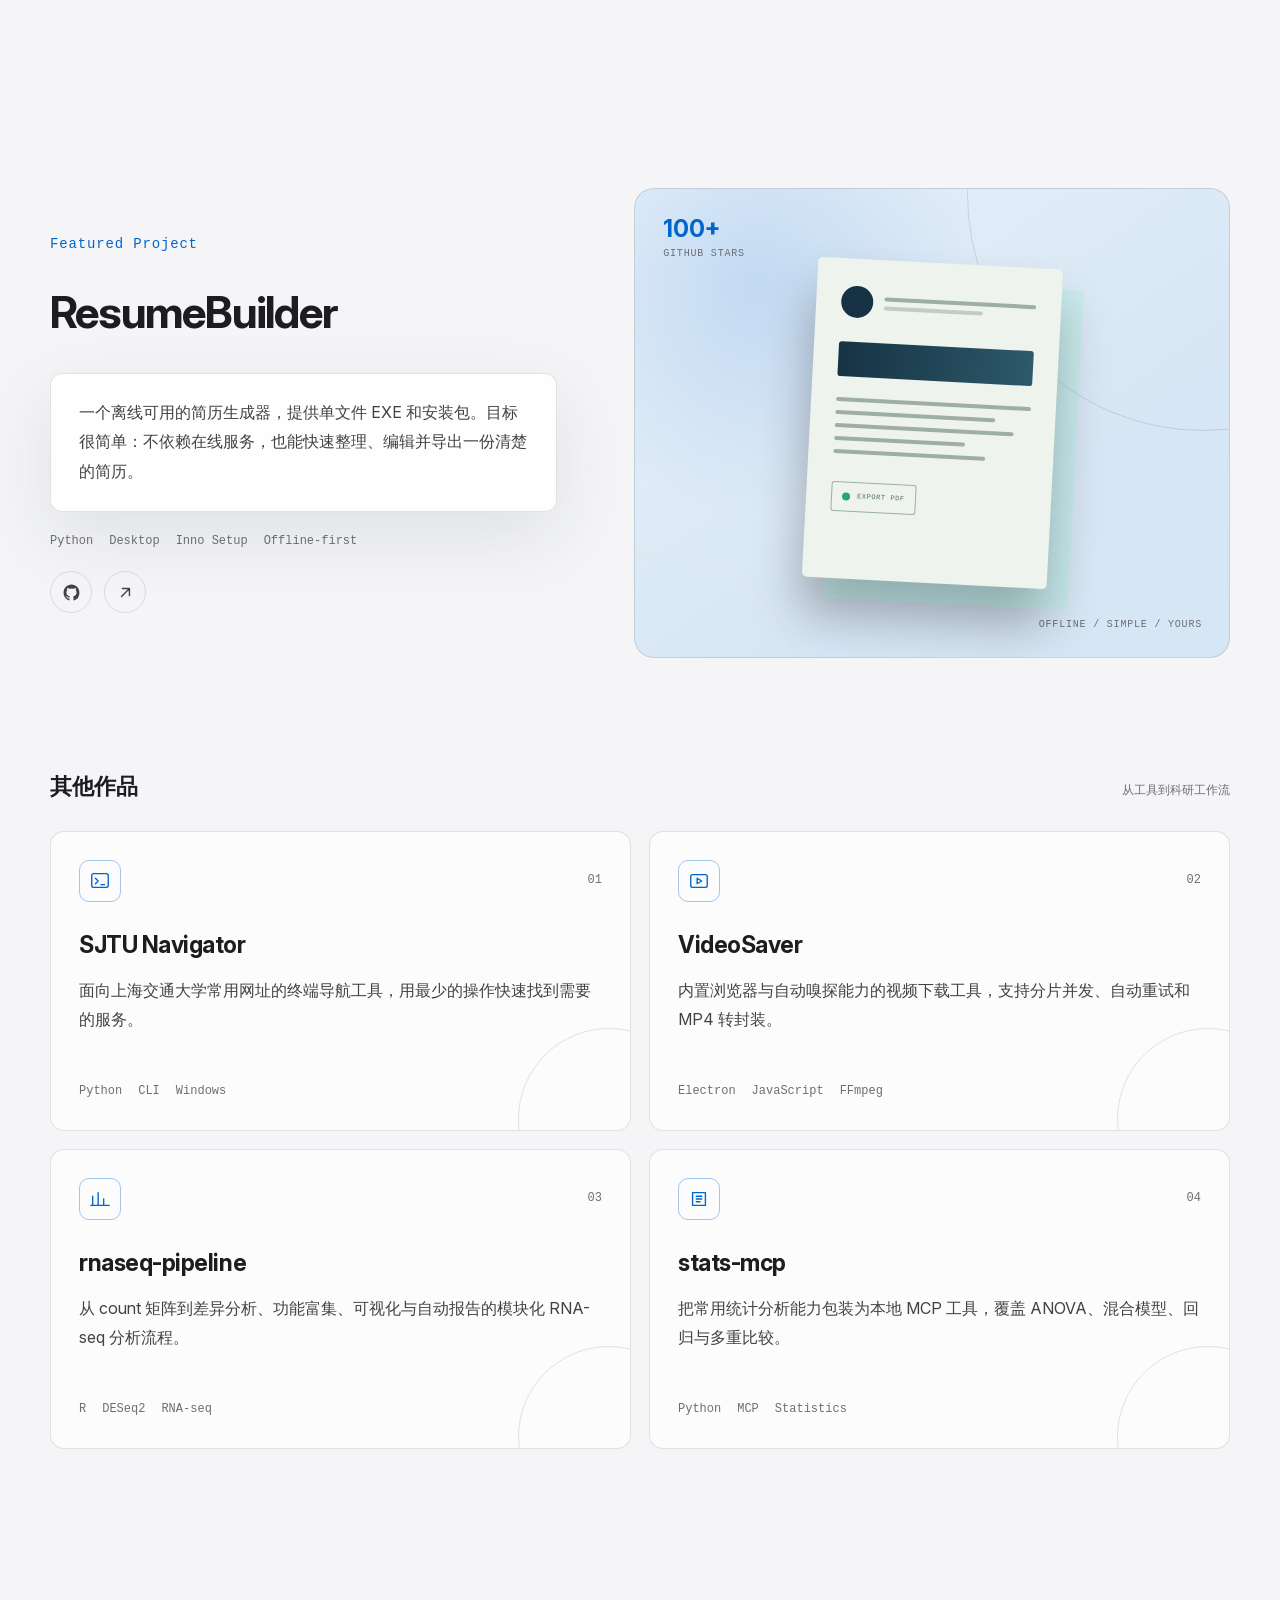
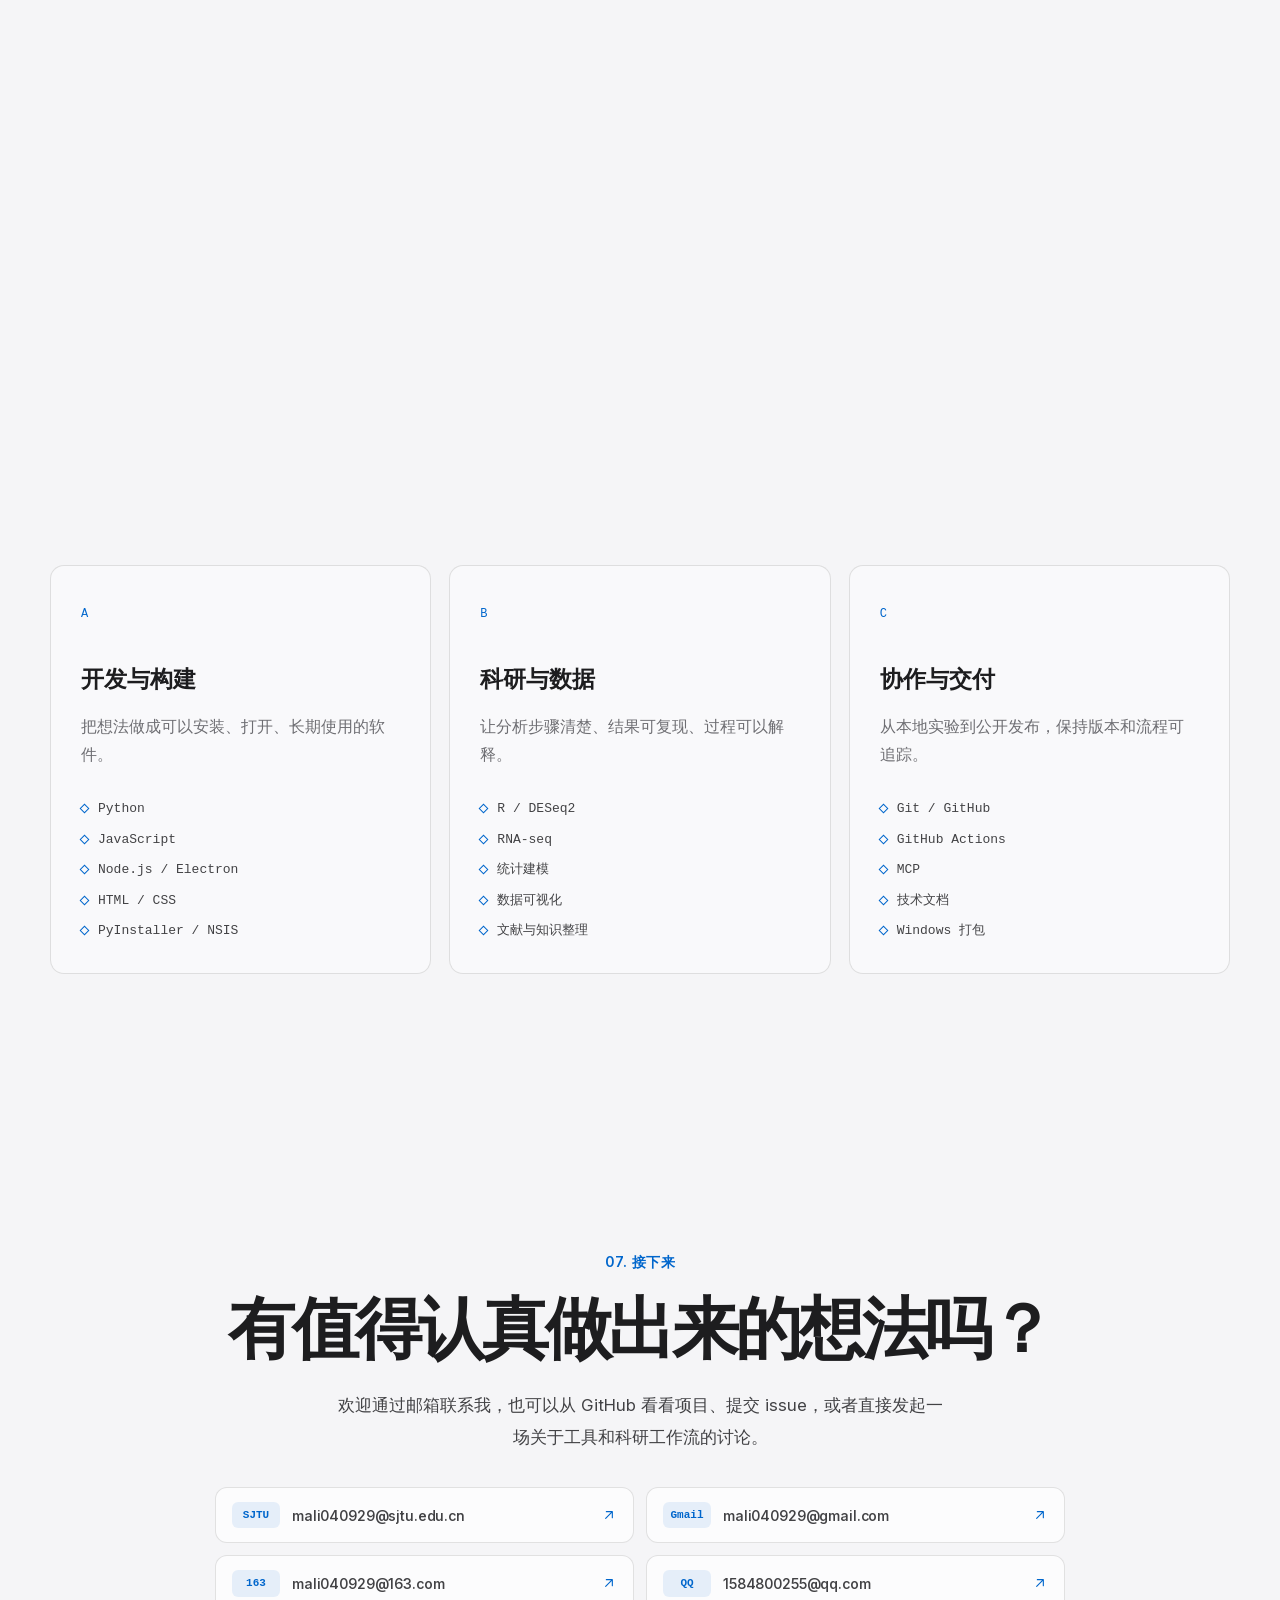
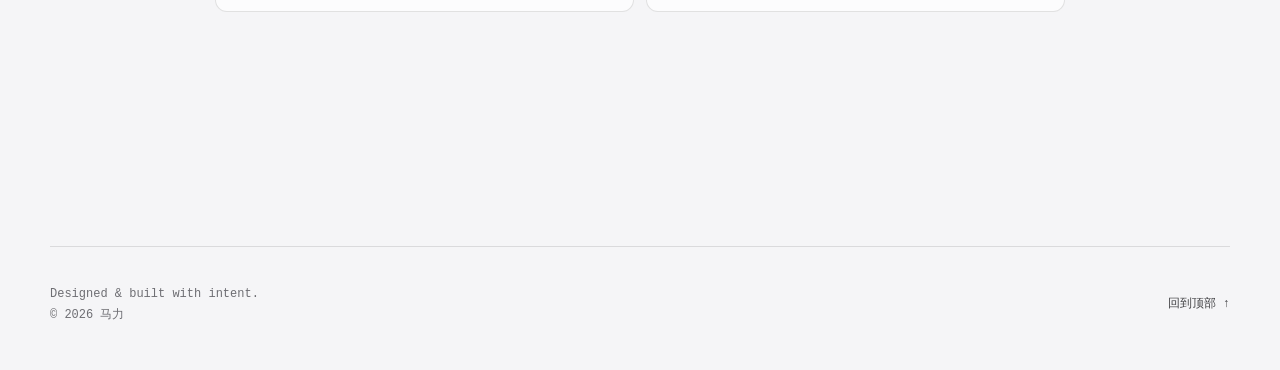
==== commit d4305ea5: "Add avatar theme switcher and Apple-style typography" ====
--- a/index.html
+++ b/index.html
@@ -3,9 +3,9 @@
 <head>
   <meta charset="utf-8">
   <meta name="viewport" content="width=device-width, initial-scale=1">
-  <meta name="description" content="Grav1ty666 的个人主页：关注开发工具、科研工作流与知识系统。">
+  <meta name="description" content="马力的个人主页：关注开发工具、科研工作流与知识系统。">
   <meta name="theme-color" content="#08111f">
-  <meta property="og:title" content="Grav1ty666 — Build useful things.">
+  <meta property="og:title" content="马力 — Build useful things.">
   <meta property="og:description" content="开发者、工具制造者。关注桌面工具、科研工作流与知识系统。">
   <meta property="og:type" content="website">
   <meta property="og:url" content="https://mali040929.dpdns.org/">
@@ -13,7 +13,7 @@
   <link rel="canonical" href="https://mali040929.dpdns.org/">
   <link rel="icon" href="/assets/github-avatar.jpg" type="image/jpeg">
   <link rel="apple-touch-icon" href="/assets/github-avatar.jpg">
-  <link rel="stylesheet" href="/styles.css?v=20261023-22">
+  <link rel="stylesheet" href="/styles.css?v=20261023-23">
   <script>
     (() => {
       let savedTheme = null;
@@ -28,8 +28,8 @@
       document.documentElement.classList.add("js");
     })();
   </script>
-  <script src="/script.js?v=20261023-22" defer></script>
-  <title>Grav1ty666 — Build useful things.</title>
+  <script src="/script.js?v=20261023-23" defer></script>
+  <title>马力 — Build useful things.</title>
 </head>
 <body>
   <a class="skip-link" href="#main">跳到主要内容</a>
@@ -38,9 +38,9 @@
 
   <header class="site-header" data-header>
     <div class="header-inner">
-      <a class="brand" href="#top" aria-label="Grav1ty666，返回首页">
+      <a class="brand" href="#top" aria-label="马力，返回首页">
         <img class="brand-avatar" src="/assets/github-avatar.jpg" alt="" width="40" height="40">
-        <span class="brand-name">GRAV1TY</span>
+        <span class="brand-name">马力</span>
       </a>
 
       <nav class="primary-nav" id="primary-nav" aria-label="主导航">
@@ -95,10 +95,10 @@
     <section class="hero" id="top" aria-labelledby="hero-title">
       <div class="hero-copy">
         <p class="eyebrow reveal">你好，我的名字是</p>
-        <h1 class="hero-title reveal" id="hero-title">Grav1ty<span>666</span>.</h1>
+        <h1 class="hero-title reveal" id="hero-title">马力<span>.</span></h1>
         <h2 class="hero-statement reveal">我把复杂的想法，<span>做成真正好用的工具。</span></h2>
         <p class="hero-description reveal">
-          我是 Grav1ty666，目前就读于上海交通大学。关注桌面工具、科研工作流与知识系统，
+          我是马力，目前就读于上海交通大学。关注桌面工具、科研工作流与知识系统，
           喜欢把重复劳动变成可靠、清晰、可以长期使用的产品。
         </p>
         <div class="hero-actions reveal">
@@ -128,7 +128,7 @@
           </div>
           <div class="profile-identity">
             <img class="profile-avatar" src="/assets/github-avatar.jpg" alt="" width="64" height="64">
-            <div><p>Grav1ty666</p><span>Developer · Builder</span></div>
+            <div><p>马力</p><span>Developer · Builder</span></div>
           </div>
           <div class="code-preview">
             <p><span class="code-muted">// what I care about</span></p>
@@ -528,7 +528,7 @@
   </main>
 
   <footer class="site-footer">
-    <div><p>Designed &amp; built with intent.</p><p>© <span data-year>2026</span> Grav1ty666</p></div>
+    <div><p>Designed &amp; built with intent.</p><p>© <span data-year>2026</span> 马力</p></div>
     <a href="#top">回到顶部 <span aria-hidden="true">↑</span></a>
   </footer>
 </body>
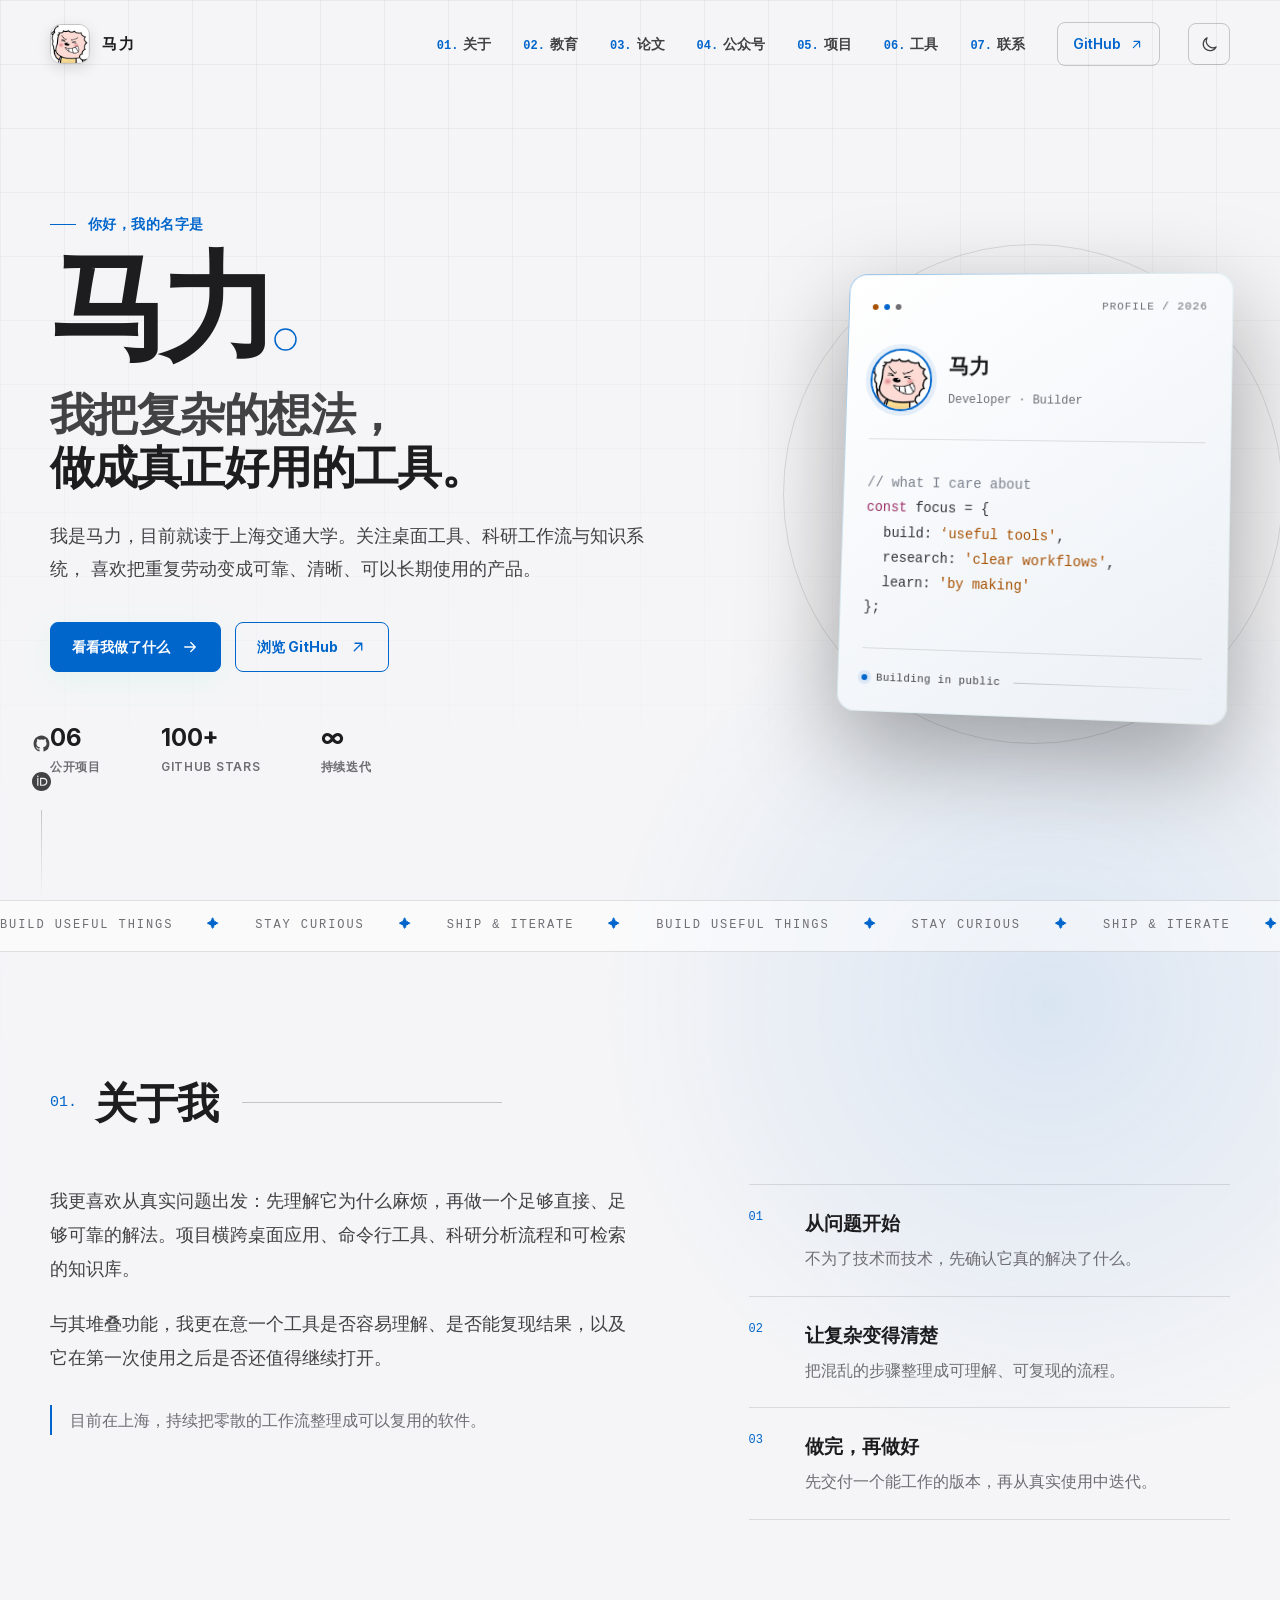
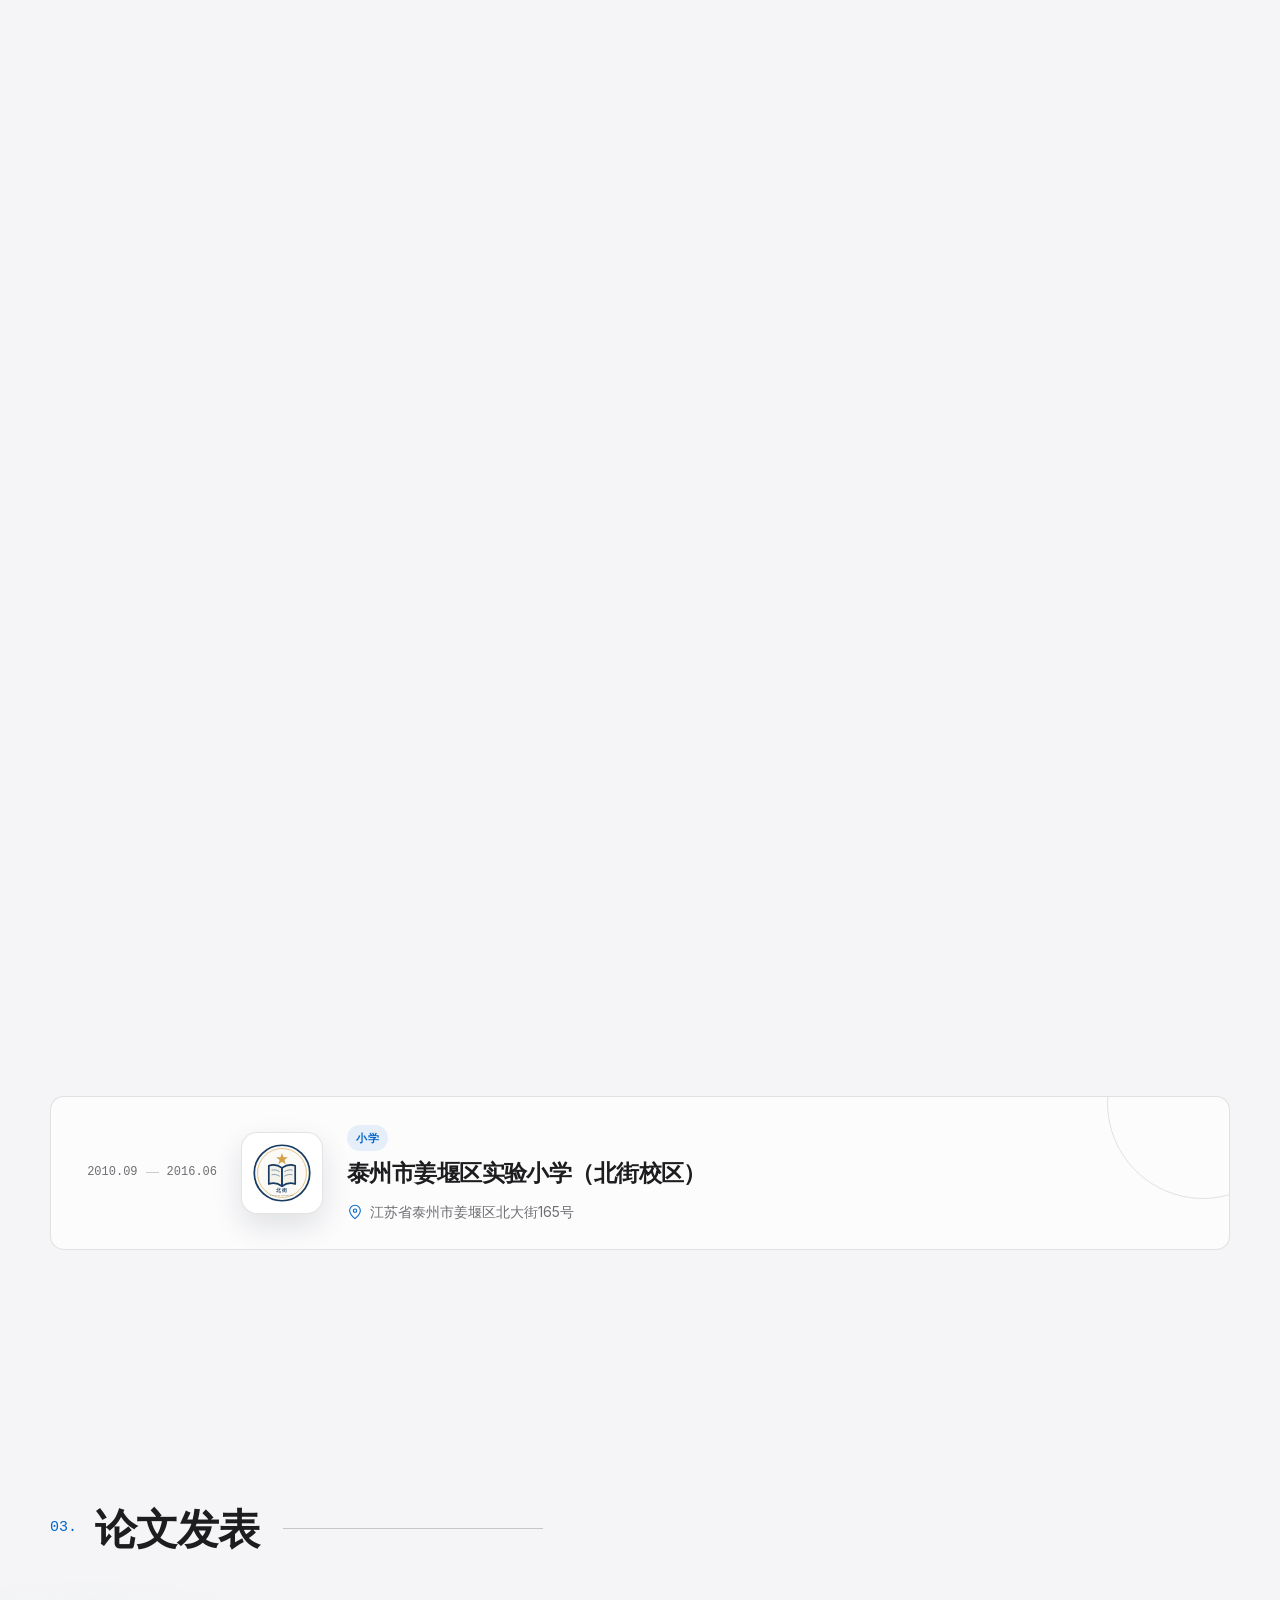
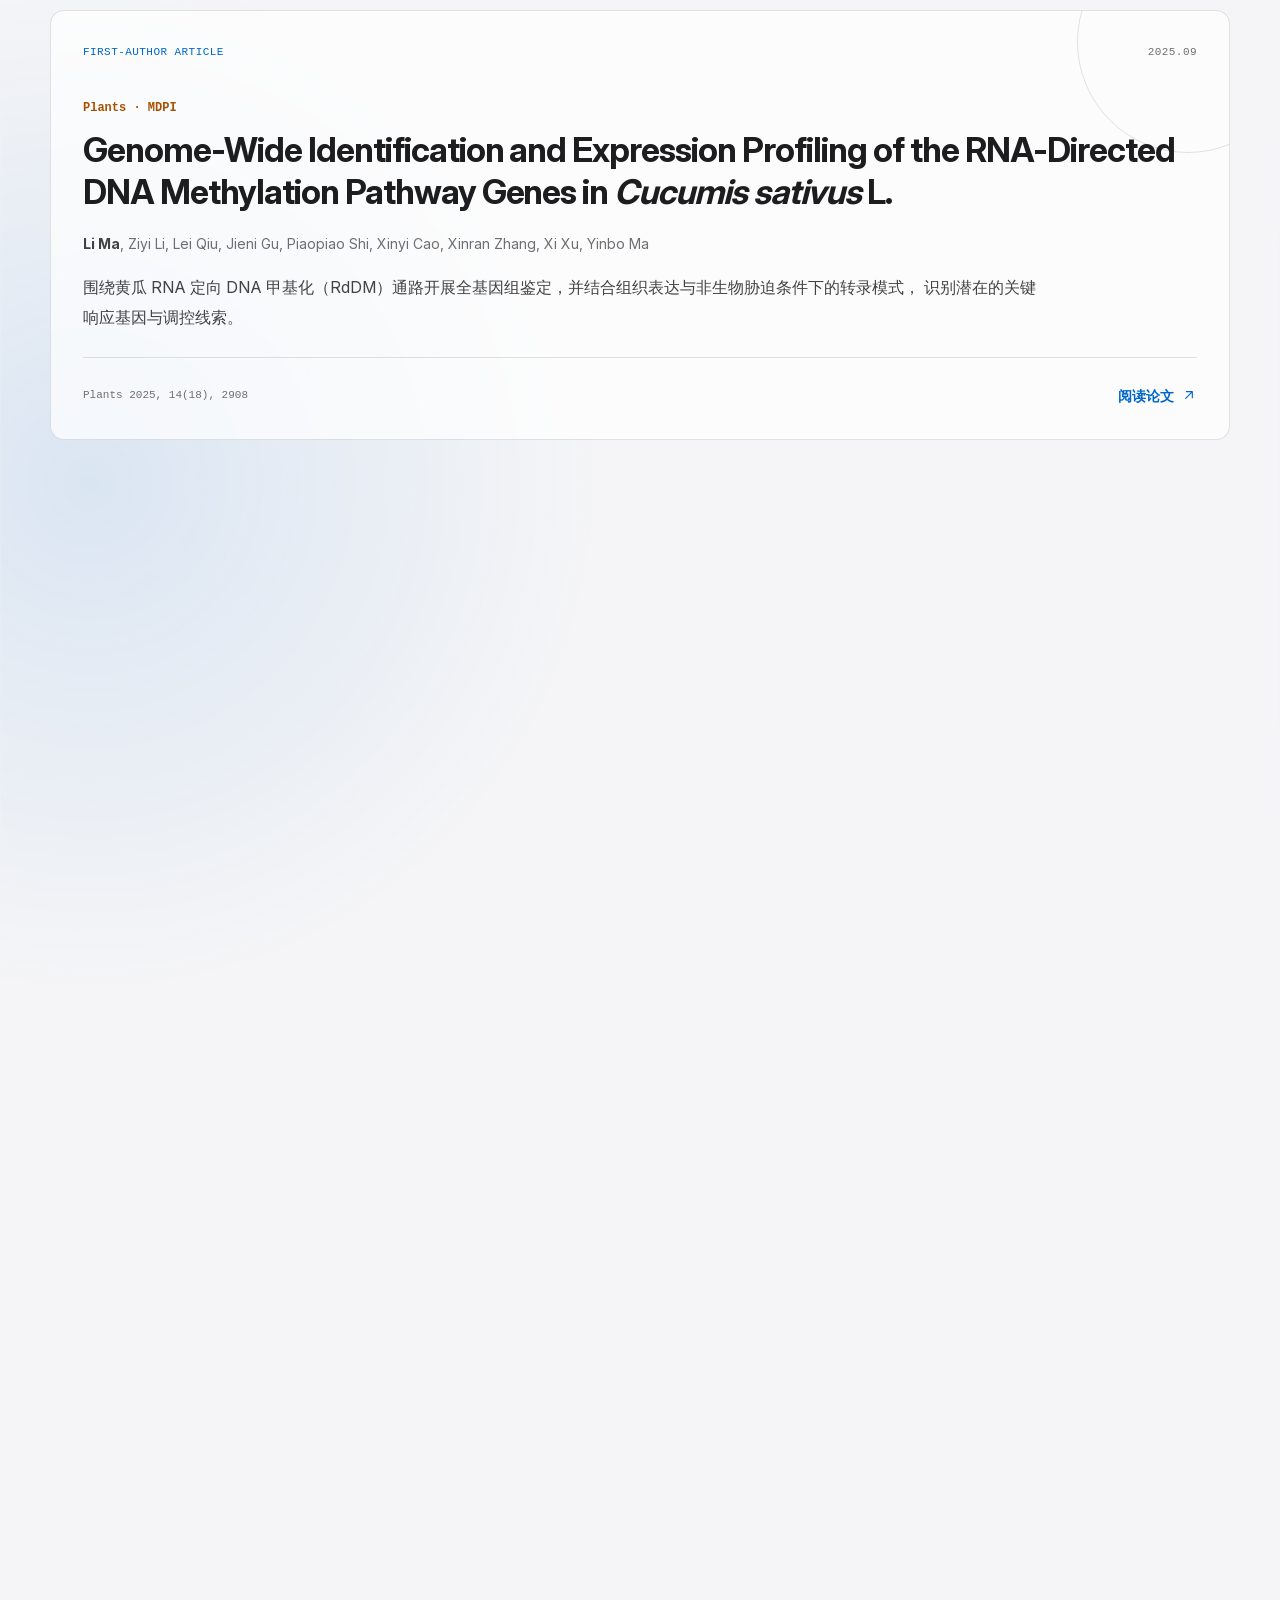
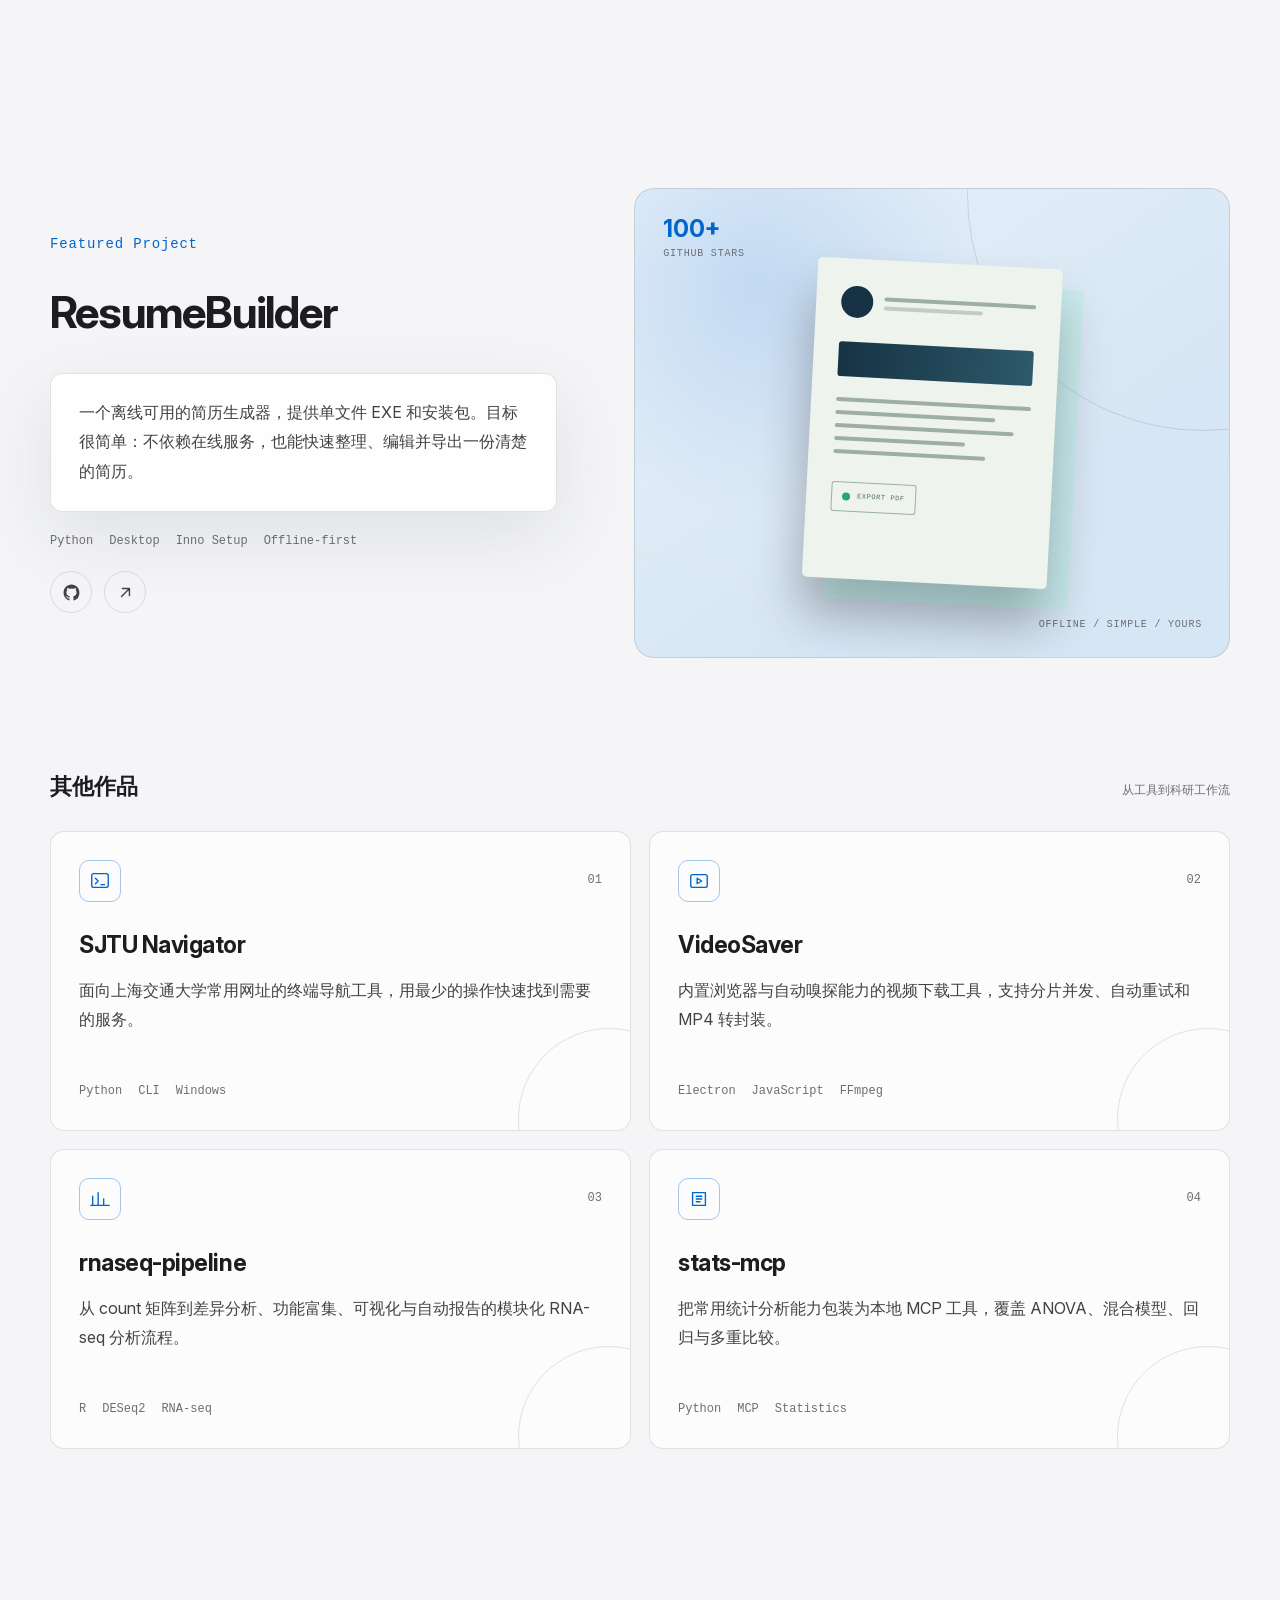
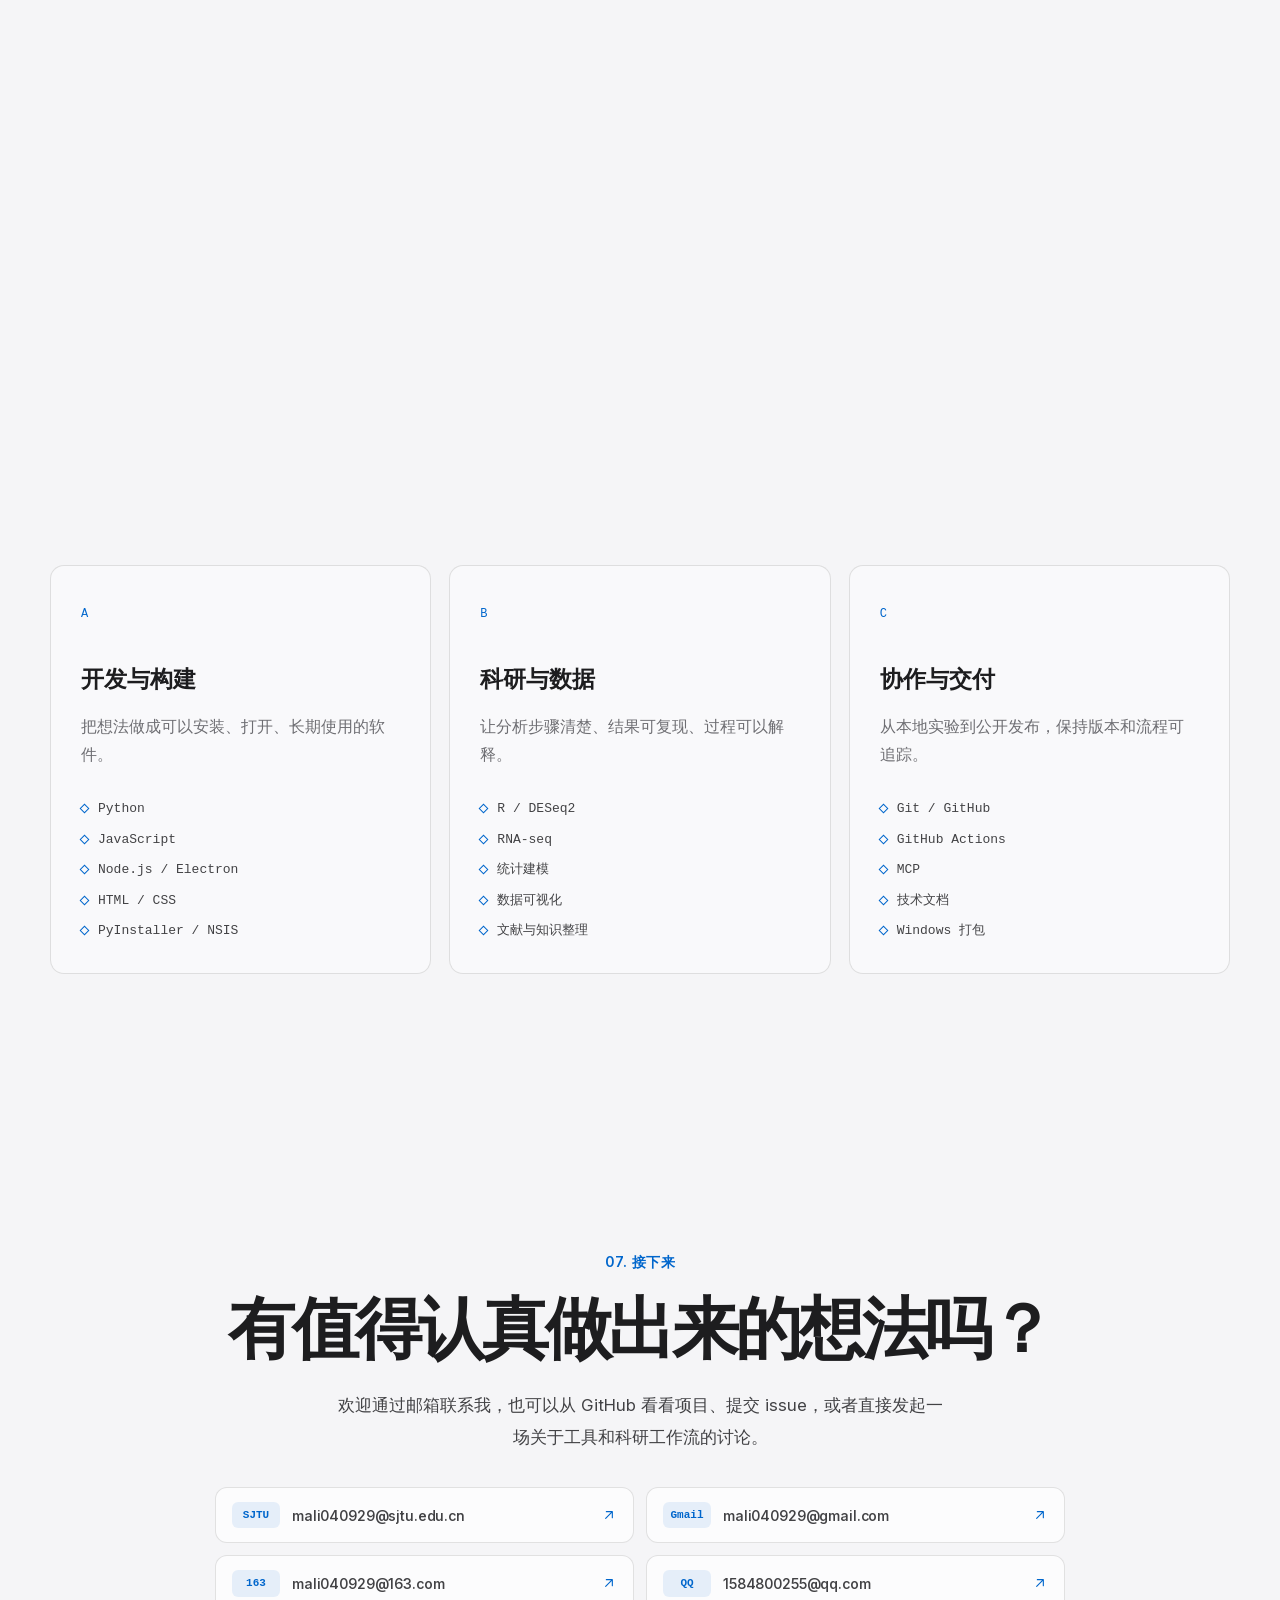
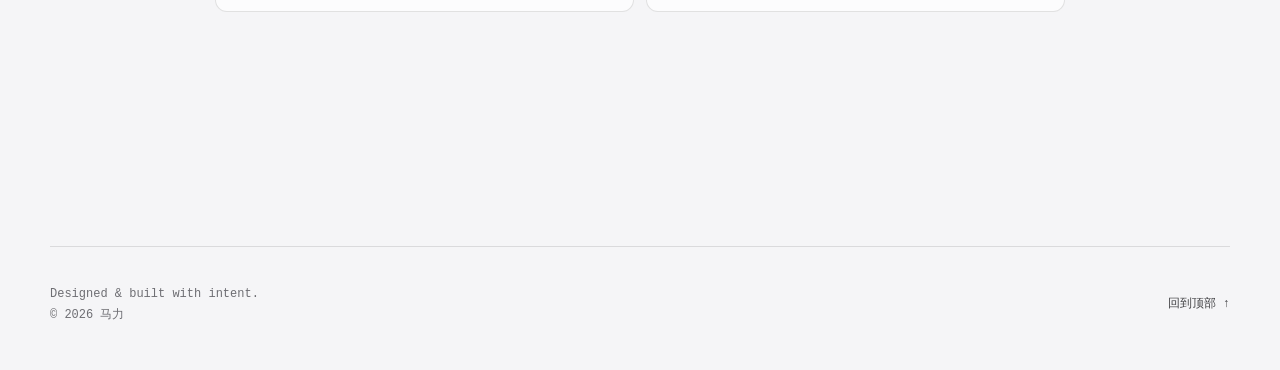
==== commit c365f99d: "Add files via upload" ====
--- a/index.html
+++ b/index.html
@@ -1,535 +1,533 @@
-<!doctype html>
-<html lang="zh-CN">
-<head>
-  <meta charset="utf-8">
-  <meta name="viewport" content="width=device-width, initial-scale=1">
-  <meta name="description" content="马力的个人主页：关注开发工具、科研工作流与知识系统。">
-  <meta name="theme-color" content="#08111f">
-  <meta property="og:title" content="马力 — Build useful things.">
-  <meta property="og:description" content="开发者、工具制造者。关注桌面工具、科研工作流与知识系统。">
-  <meta property="og:type" content="website">
-  <meta property="og:url" content="https://mali040929.dpdns.org/">
-  <meta property="og:image" content="https://mali040929.dpdns.org/assets/github-avatar.jpg">
-  <link rel="canonical" href="https://mali040929.dpdns.org/">
-  <link rel="icon" href="/assets/github-avatar.jpg" type="image/jpeg">
-  <link rel="apple-touch-icon" href="/assets/github-avatar.jpg">
-  <link rel="stylesheet" href="/styles.css?v=20261023-23">
-  <script>
-    (() => {
-      let savedTheme = null;
-      try {
-        savedTheme = localStorage.getItem("theme");
-      } catch {}
-      const preferredTheme = window.matchMedia("(prefers-color-scheme: dark)").matches
-        ? "dark"
-        : "light";
-      document.documentElement.dataset.theme =
-        savedTheme === "light" || savedTheme === "dark" ? savedTheme : preferredTheme;
-      document.documentElement.classList.add("js");
-    })();
-  </script>
-  <script src="/script.js?v=20261023-23" defer></script>
-  <title>马力 — Build useful things.</title>
-</head>
-<body>
-  <a class="skip-link" href="#main">跳到主要内容</a>
-  <div class="page-glow" aria-hidden="true"></div>
-  <div class="scroll-progress" aria-hidden="true"></div>
-
-  <header class="site-header" data-header>
-    <div class="header-inner">
-      <a class="brand" href="#top" aria-label="马力，返回首页">
-        <img class="brand-avatar" src="/assets/github-avatar.jpg" alt="" width="40" height="40">
-        <span class="brand-name">马力</span>
-      </a>
-
-      <nav class="primary-nav" id="primary-nav" aria-label="主导航">
-        <a href="#about"><span>01.</span>关于</a>
-        <a href="#education"><span>02.</span>教育</a>
-        <a href="#publications"><span>03.</span>论文</a>
-        <a href="#wechat"><span>04.</span>公众号</a>
-        <a href="#work"><span>05.</span>项目</a>
-        <a href="#toolkit"><span>06.</span>工具</a>
-        <a href="#contact"><span>07.</span>联系</a>
-        <a class="nav-github" href="https://github.com/Grav1ty666" target="_blank" rel="noreferrer">
-          GitHub
-          <svg viewBox="0 0 24 24" aria-hidden="true"><path d="M7 17 17 7M8 7h9v9"/></svg>
-        </a>
-      </nav>
-
-      <div class="header-actions">
-        <button class="theme-toggle" type="button" aria-label="切换到浅色模式" title="切换深浅色模式">
-          <svg class="theme-icon theme-icon-sun" viewBox="0 0 24 24" aria-hidden="true">
-            <circle cx="12" cy="12" r="3.8"></circle>
-            <path d="M12 2v2.2M12 19.8V22M4.93 4.93l1.56 1.56M17.51 17.51l1.56 1.56M2 12h2.2M19.8 12H22M4.93 19.07l1.56-1.56M17.51 6.49l1.56-1.56"></path>
-          </svg>
-          <svg class="theme-icon theme-icon-moon" viewBox="0 0 24 24" aria-hidden="true">
-            <path d="M20.3 15.1A8.5 8.5 0 0 1 8.9 3.7 8.5 8.5 0 1 0 20.3 15Z"></path>
-          </svg>
-        </button>
-        <button class="menu-toggle" type="button" aria-expanded="false" aria-controls="primary-nav" aria-label="打开导航菜单">
-          <span></span>
-          <span></span>
-        </button>
-      </div>
-    </div>
-  </header>
-
-  <aside class="social-rail" aria-label="社交链接">
-    <a href="https://github.com/Grav1ty666" target="_blank" rel="noreferrer" aria-label="GitHub">
-      <svg viewBox="0 0 24 24" aria-hidden="true">
-        <path d="M12 2C6.48 2 2 6.58 2 12.23c0 4.52 2.87 8.35 6.84 9.7.5.1.68-.22.68-.49 0-.24-.01-1.05-.02-1.9-2.78.62-3.37-1.2-3.37-1.2-.45-1.18-1.11-1.5-1.11-1.5-.91-.63.07-.62.07-.62 1 .07 1.53 1.06 1.53 1.06.9 1.56 2.35 1.11 2.92.85.09-.66.35-1.11.64-1.37-2.22-.26-4.56-1.14-4.56-5.06 0-1.12.39-2.03 1.03-2.75-.1-.26-.45-1.3.1-2.71 0 0 .84-.28 2.75 1.05A9.3 9.3 0 0 1 12 6.96a9.3 9.3 0 0 1 2.5.35c1.91-1.33 2.75-1.05 2.75-1.05.55 1.41.2 2.45.1 2.71.64.72 1.03 1.63 1.03 2.75 0 3.93-2.34 4.8-4.57 5.05.36.32.68.95.68 1.91 0 1.38-.01 2.49-.01 2.83 0 .27.18.59.69.49A10.08 10.08 0 0 0 22 12.23C22 6.58 17.52 2 12 2Z"/>
-      </svg>
-    </a>
-    <a href="https://orcid.org/0009-0003-8813-7916" target="_blank" rel="noreferrer" aria-label="ORCID">
-      <svg viewBox="0 0 24 24" aria-hidden="true">
-        <circle cx="12" cy="12" r="9" fill="none" stroke="currentColor" stroke-width="1.7"/>
-        <circle cx="8.2" cy="8.2" r="1.15"/>
-        <path d="M8.2 11v6M12.4 17V8h2.55c2.13 0 3.45 1.2 3.45 3.2 0 2-1.32 3.2-3.45 3.2h-1.1V17" fill="none" stroke="currentColor" stroke-width="1.55" stroke-linecap="round"/>
-      </svg>
-    </a>
-    <span class="rail-line" aria-hidden="true"></span>
-  </aside>
-
-  <main id="main">
-    <section class="hero" id="top" aria-labelledby="hero-title">
-      <div class="hero-copy">
-        <p class="eyebrow reveal">你好，我的名字是</p>
-        <h1 class="hero-title reveal" id="hero-title">马力<span>.</span></h1>
-        <h2 class="hero-statement reveal">我把复杂的想法，<span>做成真正好用的工具。</span></h2>
-        <p class="hero-description reveal">
-          我是马力，目前就读于上海交通大学。关注桌面工具、科研工作流与知识系统，
-          喜欢把重复劳动变成可靠、清晰、可以长期使用的产品。
-        </p>
-        <div class="hero-actions reveal">
-          <a class="button button-primary" href="#work">
-            看看我做了什么
-            <svg viewBox="0 0 24 24" aria-hidden="true"><path d="M5 12h14M13 6l6 6-6 6"/></svg>
-          </a>
-          <a class="button button-ghost" href="https://github.com/Grav1ty666" target="_blank" rel="noreferrer">
-            浏览 GitHub
-            <svg viewBox="0 0 24 24" aria-hidden="true"><path d="M7 17 17 7M8 7h9v9"/></svg>
-          </a>
-        </div>
-        <div class="hero-facts reveal" aria-label="项目概览">
-          <div><strong>06</strong><span>公开项目</span></div>
-          <div><strong>100+</strong><span>GitHub Stars</span></div>
-          <div><strong>∞</strong><span>持续迭代</span></div>
-        </div>
-      </div>
-
-      <div class="hero-visual reveal" aria-hidden="true">
-        <div class="visual-orbit orbit-one"></div>
-        <div class="visual-orbit orbit-two"></div>
-        <div class="profile-card">
-          <div class="profile-card-top">
-            <div class="window-dots"><span></span><span></span><span></span></div>
-            <span>PROFILE / 2026</span>
-          </div>
-          <div class="profile-identity">
-            <img class="profile-avatar" src="/assets/github-avatar.jpg" alt="" width="64" height="64">
-            <div><p>马力</p><span>Developer · Builder</span></div>
-          </div>
-          <div class="code-preview">
-            <p><span class="code-muted">// what I care about</span></p>
-            <p><span class="code-keyword">const</span> focus = {</p>
-            <p class="code-indent">build: <span class="code-string">'useful tools'</span>,</p>
-            <p class="code-indent">research: <span class="code-string">'clear workflows'</span>,</p>
-            <p class="code-indent">learn: <span class="code-string">'by making'</span></p>
-            <p>};</p>
-          </div>
-          <div class="profile-status">
-            <span class="status-dot"></span>
-            <span>Building in public</span>
-            <span class="status-line"></span>
-          </div>
-        </div>
-        <p class="visual-note">build / learn / repeat</p>
-      </div>
-    </section>
-
-    <div class="ticker" aria-hidden="true">
-      <div class="ticker-track">
-        <span>BUILD USEFUL THINGS</span><i>✦</i>
-        <span>STAY CURIOUS</span><i>✦</i>
-        <span>SHIP &amp; ITERATE</span><i>✦</i>
-        <span>BUILD USEFUL THINGS</span><i>✦</i>
-        <span>STAY CURIOUS</span><i>✦</i>
-        <span>SHIP &amp; ITERATE</span><i>✦</i>
-      </div>
-    </div>
-
-    <section class="section about" id="about" aria-labelledby="about-title">
-      <h2 class="section-heading reveal" id="about-title"><span>01.</span>关于我</h2>
-      <div class="about-grid">
-        <div class="about-copy reveal">
-          <p>我更喜欢从真实问题出发：先理解它为什么麻烦，再做一个足够直接、足够可靠的解法。项目横跨桌面应用、命令行工具、科研分析流程和可检索的知识库。</p>
-          <p>与其堆叠功能，我更在意一个工具是否容易理解、是否能复现结果，以及它在第一次使用之后是否还值得继续打开。</p>
-          <p class="about-note">目前在上海，持续把零散的工作流整理成可以复用的软件。</p>
-        </div>
-        <div class="principles reveal">
-          <div class="principle">
-            <span>01</span>
-            <div><h3>从问题开始</h3><p>不为了技术而技术，先确认它真的解决了什么。</p></div>
-          </div>
-          <div class="principle">
-            <span>02</span>
-            <div><h3>让复杂变得清楚</h3><p>把混乱的步骤整理成可理解、可复现的流程。</p></div>
-          </div>
-          <div class="principle">
-            <span>03</span>
-            <div><h3>做完，再做好</h3><p>先交付一个能工作的版本，再从真实使用中迭代。</p></div>
-          </div>
-        </div>
-      </div>
-    </section>
-
-    <section class="section education" id="education" aria-labelledby="education-title">
-      <h2 class="section-heading reveal" id="education-title"><span>02.</span>教育经历</h2>
-      <div class="education-intro reveal">
-        <p>从姜堰到扬州，再到上海。一路向前，也一路保留对问题、工具与知识的好奇。</p>
-      </div>
-
-      <ol class="education-list">
-        <li class="education-item reveal">
-          <div class="education-years"><span>2026.09</span><i></i><span>至今</span></div>
-          <div class="education-mark">
-            <img src="/assets/school-logos/sjtu-emblem.png?v=20261023-22" alt="上海交通大学校徽" width="2805" height="2806" loading="lazy" decoding="async">
-          </div>
-          <div class="education-body">
-            <p class="education-stage">硕士</p>
-            <h3><img class="education-name-mark" src="/assets/school-logos/sjtu-wordmark.png?v=20261023-22" alt="上海交通大学" width="3567" height="1042"></h3>
-            <p class="education-campus">闵行校区</p>
-            <p class="education-address">
-              <svg viewBox="0 0 24 24" aria-hidden="true"><path d="M20 10c0 5-8 12-8 12S4 15 4 10a8 8 0 1 1 16 0Z"/><circle cx="12" cy="10" r="2.5"/></svg>
-              上海市闵行区东川路800号
-            </p>
-          </div>
-        </li>
-
-        <li class="education-item reveal">
-          <div class="education-years"><span>2022.09</span><i></i><span>2026.06</span></div>
-          <div class="education-mark">
-            <img src="/assets/school-logos/yzu-emblem.png?v=20261023-22" alt="扬州大学校徽" width="512" height="512" loading="lazy" decoding="async">
-          </div>
-          <div class="education-body">
-            <p class="education-stage">本科</p>
-            <h3><img class="education-name-mark" src="/assets/school-logos/yzu-wordmark.png?v=20261023-22" alt="扬州大学" width="1100" height="564"></h3>
-            <p class="education-campus">文汇路校区</p>
-            <p class="education-address">
-              <svg viewBox="0 0 24 24" aria-hidden="true"><path d="M20 10c0 5-8 12-8 12S4 15 4 10a8 8 0 1 1 16 0Z"/><circle cx="12" cy="10" r="2.5"/></svg>
-              江苏省扬州市邗江区文汇东路48号
-            </p>
-          </div>
-        </li>
-
-        <li class="education-item reveal">
-          <div class="education-years"><span>2019.09</span><i></i><span>2022.06</span></div>
-          <div class="education-mark">
-            <img src="/assets/school-logos/jiangyan-no2.jpg" alt="江苏省姜堰第二中学校徽" width="640" height="640" loading="lazy" decoding="async">
-          </div>
-          <div class="education-body">
-            <p class="education-stage">高中</p>
-            <h3>江苏省姜堰第二中学</h3>
-            <p class="education-address">
-              <svg viewBox="0 0 24 24" aria-hidden="true"><path d="M20 10c0 5-8 12-8 12S4 15 4 10a8 8 0 1 1 16 0Z"/><circle cx="12" cy="10" r="2.5"/></svg>
-              江苏省泰州市姜堰区淮海东路268号
-            </p>
-          </div>
-        </li>
-
-        <li class="education-item reveal">
-          <div class="education-years"><span>2016.09</span><i></i><span>2019.06</span></div>
-          <div class="education-mark">
-            <img src="/assets/school-logos/licai.jpg" alt="泰州市姜堰区励才实验学校校徽" width="504" height="504" loading="lazy" decoding="async">
-          </div>
-          <div class="education-body">
-            <p class="education-stage">初中</p>
-            <h3>泰州市姜堰区励才实验学校</h3>
-            <p class="education-address">
-              <svg viewBox="0 0 24 24" aria-hidden="true"><path d="M20 10c0 5-8 12-8 12S4 15 4 10a8 8 0 1 1 16 0Z"/><circle cx="12" cy="10" r="2.5"/></svg>
-              江苏省泰州市姜堰区罗塘街道长江东路125号
-            </p>
-          </div>
-        </li>
-
-        <li class="education-item reveal">
-          <div class="education-years"><span>2010.09</span><i></i><span>2016.06</span></div>
-          <div class="education-mark">
-            <img src="/assets/school-logos/primary-north-street.svg" alt="泰州市姜堰区实验小学北街校区字标" width="512" height="512" loading="lazy" decoding="async">
-          </div>
-          <div class="education-body">
-            <p class="education-stage">小学</p>
-            <h3>泰州市姜堰区实验小学（北街校区）</h3>
-            <p class="education-address">
-              <svg viewBox="0 0 24 24" aria-hidden="true"><path d="M20 10c0 5-8 12-8 12S4 15 4 10a8 8 0 1 1 16 0Z"/><circle cx="12" cy="10" r="2.5"/></svg>
-              江苏省泰州市姜堰区北大街165号
-            </p>
-          </div>
-        </li>
-      </ol>
-
-    </section>
-
-    <section class="section publications" id="publications" aria-labelledby="publications-title">
-      <h2 class="section-heading reveal" id="publications-title"><span>03.</span>论文发表</h2>
-      <article class="publication-card reveal">
-        <div class="publication-topline">
-          <span>First-author Article</span>
-          <time datetime="2025-09-18">2025.09</time>
-        </div>
-        <p class="publication-journal">Plants · MDPI</p>
-        <h3>
-          <a href="https://www.mdpi.com/2223-7747/14/18/2908" target="_blank" rel="noreferrer">
-            Genome-Wide Identification and Expression Profiling of the RNA-Directed DNA Methylation Pathway Genes in <em>Cucumis sativus</em> L.
-          </a>
-        </h3>
-        <p class="publication-authors">
-          <strong>Li Ma</strong>, Ziyi Li, Lei Qiu, Jieni Gu, Piaopiao Shi, Xinyi Cao, Xinran Zhang, Xi Xu, Yinbo Ma
-        </p>
-        <p class="publication-summary">
-          围绕黄瓜 RNA 定向 DNA 甲基化（RdDM）通路开展全基因组鉴定，并结合组织表达与非生物胁迫条件下的转录模式，
-          识别潜在的关键响应基因与调控线索。
-        </p>
-        <div class="publication-footer">
-          <span>Plants 2025, 14(18), 2908</span>
-          <a href="https://doi.org/10.3390/plants14182908" target="_blank" rel="noreferrer">
-            阅读论文
-            <svg viewBox="0 0 24 24" aria-hidden="true"><path d="M7 17 17 7M8 7h9v9"/></svg>
-          </a>
-        </div>
-      </article>
-    </section>
-
-    <section class="section wechat-section" id="wechat" aria-labelledby="wechat-title">
-      <h2 class="section-heading reveal" id="wechat-title"><span>04.</span>公众号</h2>
-      <div class="wechat-layout reveal">
-        <aside class="wechat-account-card">
-          <div class="wechat-panel-heading">
-            <p>WeChat Official Account</p>
-            <h3><a href="https://weixin.qq.com/r/mp/QCeosN3E3oChrZnT93JS" target="_blank" rel="noreferrer">今天也在调参数</a></h3>
-          </div>
-          <a class="wechat-qr-wrap" href="https://weixin.qq.com/r/mp/QCeosN3E3oChrZnT93JS" target="_blank" rel="noreferrer" aria-label="打开微信公众号“今天也在调参数”">
-            <img src="/assets/wechat/wechat-qr.png?v=20261023-18" alt="微信公众号“今天也在调参数”二维码" width="512" height="512" loading="lazy" decoding="async">
-          </a>
-          <p class="wechat-description">分享科研、数据分析与构建过程中的思考。用微信扫一扫，或直接搜索公众号名称。</p>
-          <a class="wechat-open" href="https://weixin.qq.com/r/mp/QCeosN3E3oChrZnT93JS" target="_blank" rel="noreferrer">
-            打开公众号页面
-            <svg viewBox="0 0 24 24" aria-hidden="true"><path d="M7 17 17 7M8 7h9v9"/></svg>
-          </a>
-        </aside>
-
-        <div class="wechat-articles-panel">
-          <div class="wechat-panel-heading">
-            <p>Writing &amp; Notes</p>
-            <h3>公众号文章</h3>
-          </div>
-          <div class="wechat-article-grid">
-            <!-- Add future WeChat posts by duplicating this article tile. -->
-            <a class="wechat-article-item" href="https://mp.weixin.qq.com/s/7do0szwcK0K4vEeCVc73nQ" target="_blank" rel="noreferrer">
-              <time datetime="2026-10-22">2026.10.22</time>
-              <strong>做青蒿素研究，还在手动一篇篇扒文献？这个开源知识库把路给你铺好了</strong>
-              <small>从合成通路到原始文献，把青蒿素研究资料整理成可检索的结构化知识库。</small>
-              <svg viewBox="0 0 24 24" aria-hidden="true"><path d="M7 17 17 7M8 7h9v9"/></svg>
-            </a>
-            <a class="wechat-article-item" href="https://mp.weixin.qq.com/s/MWqrGLtqhNqvLBEh83I7BA" target="_blank" rel="noreferrer">
-              <time datetime="2026-10-21">2026.10.21</time>
-              <strong>别再无脑装 AI 插件了：主流 IDE 怎么选，AI 编程到底怎么用</strong>
-              <small>从 IDE 选择到 AI 编程工具的使用边界，整理一套更可验证的开发工作流。</small>
-              <svg viewBox="0 0 24 24" aria-hidden="true"><path d="M7 17 17 7M8 7h9v9"/></svg>
-            </a>
-            <a class="wechat-article-item" href="https://mp.weixin.qq.com/s/2eDRtaSrKNzDVmF71mZUVQ" target="_blank" rel="noreferrer">
-              <time datetime="2026-10-17">2026.10.17</time>
-              <strong>转录组如何分析？一文搞懂！</strong>
-              <small>从 count 矩阵到差异分析、功能富集和可视化，梳理 RNA-seq 分析的关键步骤。</small>
-              <svg viewBox="0 0 24 24" aria-hidden="true"><path d="M7 17 17 7M8 7h9v9"/></svg>
-            </a>
-            <a class="wechat-article-item" href="https://mp.weixin.qq.com/s/EyNfrT_g307y2VseAUC4mA" target="_blank" rel="noreferrer">
-              <time datetime="2026-10-13">2026.10.13</time>
-              <strong>ResumeBuilder 简历制作助手 v1.0.0 发布啦！</strong>
-              <small>ResumeBuilder 首个正式版本的发布说明与使用介绍。</small>
-              <svg viewBox="0 0 24 24" aria-hidden="true"><path d="M7 17 17 7M8 7h9v9"/></svg>
-            </a>
-            <a class="wechat-article-item wechat-article-wide" href="https://mp.weixin.qq.com/s/lCnZ4dldUIm8aRZ06CGkeQ" target="_blank" rel="noreferrer">
-              <time datetime="2026-10-10">2026.10.10</time>
-              <strong>第一篇推文：从今天起 聊聊科研、生信</strong>
-              <small>记录科研、生物信息学、工具构建与持续学习的起点。</small>
-              <svg viewBox="0 0 24 24" aria-hidden="true"><path d="M7 17 17 7M8 7h9v9"/></svg>
-            </a>
-          </div>
-        </div>
-      </div>
-    </section>
-
-    <section class="section work" id="work" aria-labelledby="work-title">
-      <h2 class="section-heading reveal" id="work-title"><span>05.</span>精选项目</h2>
-      <article class="featured-project reveal">
-        <div class="featured-copy">
-          <p class="project-overline">Featured Project</p>
-          <h3><a href="https://github.com/Grav1ty666/ResumeBuilder" target="_blank" rel="noreferrer">ResumeBuilder</a></h3>
-          <div class="featured-description">
-            <p>一个离线可用的简历生成器，提供单文件 EXE 和安装包。目标很简单：不依赖在线服务，也能快速整理、编辑并导出一份清楚的简历。</p>
-          </div>
-          <ul class="tech-list" aria-label="技术栈">
-            <li>Python</li><li>Desktop</li><li>Inno Setup</li><li>Offline-first</li>
-          </ul>
-          <div class="project-links">
-            <a href="https://github.com/Grav1ty666/ResumeBuilder" target="_blank" rel="noreferrer" aria-label="查看 ResumeBuilder 源码">
-              <svg viewBox="0 0 24 24" aria-hidden="true">
-                <path d="M12 2C6.48 2 2 6.58 2 12.23c0 4.52 2.87 8.35 6.84 9.7.5.1.68-.22.68-.49 0-.24-.01-1.05-.02-1.9-2.78.62-3.37-1.2-3.37-1.2-.45-1.18-1.11-1.5-1.11-1.5-.91-.63.07-.62.07-.62 1 .07 1.53 1.06 1.53 1.06.9 1.56 2.35 1.11 2.92.85.09-.66.35-1.11.64-1.37-2.22-.26-4.56-1.14-4.56-5.06 0-1.12.39-2.03 1.03-2.75-.1-.26-.45-1.3.1-2.71 0 0 .84-.28 2.75 1.05A9.3 9.3 0 0 1 12 6.96a9.3 9.3 0 0 1 2.5.35c1.91-1.33 2.75-1.05 2.75-1.05.55 1.41.2 2.45.1 2.71.64.72 1.03 1.63 1.03 2.75 0 3.93-2.34 4.8-4.57 5.05.36.32.68.95.68 1.91 0 1.38-.01 2.49-.01 2.83 0 .27.18.59.69.49A10.08 10.08 0 0 0 22 12.23C22 6.58 17.52 2 12 2Z"/>
-              </svg>
-            </a>
-            <a href="https://github.com/Grav1ty666/ResumeBuilder" target="_blank" rel="noreferrer" aria-label="打开 ResumeBuilder 项目">
-              <svg viewBox="0 0 24 24" aria-hidden="true"><path d="M7 17 17 7M8 7h9v9"/></svg>
-            </a>
-          </div>
-        </div>
-        <div class="resume-art" aria-hidden="true">
-          <div class="art-metric"><strong>100+</strong><span>GitHub Stars</span></div>
-          <div class="resume-sheet">
-            <div class="resume-header">
-              <span class="resume-avatar"></span>
-              <div><i></i><i></i></div>
-            </div>
-            <div class="resume-block"></div>
-            <div class="resume-lines"><i></i><i></i><i></i><i></i><i></i></div>
-            <div class="resume-export"><span></span>EXPORT PDF</div>
-          </div>
-          <div class="art-label">OFFLINE / SIMPLE / YOURS</div>
-        </div>
-      </article>
-
-      <div class="project-heading reveal">
-        <p>其他作品</p><span>从工具到科研工作流</span>
-      </div>
-      <div class="project-grid">
-        <article class="project-card reveal">
-          <div class="card-top">
-            <span class="project-icon" aria-hidden="true"><svg viewBox="0 0 24 24"><rect x="3" y="4" width="18" height="15" rx="2"/><path d="m7 9 3 3-3 3M13 16h4"/></svg></span>
-            <span class="project-index">01</span>
-          </div>
-          <h3>SJTU Navigator</h3>
-          <p>面向上海交通大学常用网址的终端导航工具，用最少的操作快速找到需要的服务。</p>
-          <ul class="card-tags"><li>Python</li><li>CLI</li><li>Windows</li></ul>
-          <a class="card-link" href="https://github.com/Grav1ty666/SJTU-Navigator" target="_blank" rel="noreferrer" aria-label="查看 SJTU Navigator"></a>
-        </article>
-
-        <article class="project-card reveal">
-          <div class="card-top">
-            <span class="project-icon" aria-hidden="true"><svg viewBox="0 0 24 24"><rect x="3" y="5" width="18" height="14" rx="2"/><path d="m10 9 5 3-5 3V9Z"/></svg></span>
-            <span class="project-index">02</span>
-          </div>
-          <h3>VideoSaver</h3>
-          <p>内置浏览器与自动嗅探能力的视频下载工具，支持分片并发、自动重试和 MP4 转封装。</p>
-          <ul class="card-tags"><li>Electron</li><li>JavaScript</li><li>FFmpeg</li></ul>
-          <a class="card-link" href="https://github.com/Grav1ty666/VideoSaver" target="_blank" rel="noreferrer" aria-label="查看 VideoSaver"></a>
-        </article>
-
-        <article class="project-card reveal">
-          <div class="card-top">
-            <span class="project-icon" aria-hidden="true"><svg viewBox="0 0 24 24"><path d="M4 19V9M10 19V5M16 19v-7M22 19H2"/></svg></span>
-            <span class="project-index">03</span>
-          </div>
-          <h3>rnaseq-pipeline</h3>
-          <p>从 count 矩阵到差异分析、功能富集、可视化与自动报告的模块化 RNA-seq 分析流程。</p>
-          <ul class="card-tags"><li>R</li><li>DESeq2</li><li>RNA-seq</li></ul>
-          <a class="card-link" href="https://github.com/Grav1ty666/rnaseq-pipeline" target="_blank" rel="noreferrer" aria-label="查看 rnaseq-pipeline"></a>
-        </article>
-
-        <article class="project-card reveal">
-          <div class="card-top">
-            <span class="project-icon" aria-hidden="true"><svg viewBox="0 0 24 24"><path d="M5 5h14v14H5z"/><path d="M9 9h6M9 12h6M9 15h4"/></svg></span>
-            <span class="project-index">04</span>
-          </div>
-          <h3>stats-mcp</h3>
-          <p>把常用统计分析能力包装为本地 MCP 工具，覆盖 ANOVA、混合模型、回归与多重比较。</p>
-          <ul class="card-tags"><li>Python</li><li>MCP</li><li>Statistics</li></ul>
-          <a class="card-link" href="https://github.com/Grav1ty666/stats-mcp" target="_blank" rel="noreferrer" aria-label="查看 stats-mcp"></a>
-        </article>
-
-        <article class="project-card project-card-wide reveal">
-          <div class="card-top">
-            <span class="project-icon" aria-hidden="true"><svg viewBox="0 0 24 24"><path d="M12 3c4 3 6 6.5 6 10a6 6 0 0 1-12 0c0-3.5 2-7 6-10Z"/><path d="M12 18v3M9 10c1-2 2-3 3-4"/></svg></span>
-            <span class="project-index">05</span>
-          </div>
-          <h3>Artemisinin Knowledge Base</h3>
-          <p>面向青蒿素研究的模块化知识库，把合成通路、关键酶、转录因子、激素调控与原始文献整理成可检索、可核对的结构化内容。</p>
-          <ul class="card-tags"><li>Research</li><li>Knowledge System</li><li>Bilingual</li></ul>
-          <a class="card-link" href="https://github.com/Grav1ty666/artemisinin-knowledge-base" target="_blank" rel="noreferrer" aria-label="查看 Artemisinin Knowledge Base"></a>
-        </article>
-      </div>
-      <a class="all-projects reveal" href="https://github.com/Grav1ty666?tab=repositories" target="_blank" rel="noreferrer">
-        查看全部 GitHub 项目
-        <svg viewBox="0 0 24 24" aria-hidden="true"><path d="M5 12h14M13 6l6 6-6 6"/></svg>
-      </a>
-    </section>
-
-    <section class="section toolkit" id="toolkit" aria-labelledby="toolkit-title">
-      <h2 class="section-heading reveal" id="toolkit-title"><span>06.</span>我的工具箱</h2>
-      <div class="toolkit-grid">
-        <article class="tool-card reveal">
-          <span class="tool-number">A</span>
-          <h3>开发与构建</h3>
-          <p>把想法做成可以安装、打开、长期使用的软件。</p>
-          <ul><li>Python</li><li>JavaScript</li><li>Node.js / Electron</li><li>HTML / CSS</li><li>PyInstaller / NSIS</li></ul>
-        </article>
-        <article class="tool-card reveal">
-          <span class="tool-number">B</span>
-          <h3>科研与数据</h3>
-          <p>让分析步骤清楚、结果可复现、过程可以解释。</p>
-          <ul><li>R / DESeq2</li><li>RNA-seq</li><li>统计建模</li><li>数据可视化</li><li>文献与知识整理</li></ul>
-        </article>
-        <article class="tool-card reveal">
-          <span class="tool-number">C</span>
-          <h3>协作与交付</h3>
-          <p>从本地实验到公开发布，保持版本和流程可追踪。</p>
-          <ul><li>Git / GitHub</li><li>GitHub Actions</li><li>MCP</li><li>技术文档</li><li>Windows 打包</li></ul>
-        </article>
-      </div>
-    </section>
-
-    <section class="section contact" id="contact" aria-labelledby="contact-title">
-      <p class="eyebrow reveal">07. 接下来</p>
-      <h2 class="contact-title reveal" id="contact-title">有值得认真做出来的想法吗？</h2>
-      <p class="contact-copy reveal">欢迎通过邮箱联系我，也可以从 GitHub 看看项目、提交 issue，或者直接发起一场关于工具和科研工作流的讨论。</p>
-      <div class="email-list reveal" aria-label="电子邮箱">
-        <a href="mailto:mali040929@sjtu.edu.cn">
-          <span class="email-provider">SJTU</span>
-          <span class="email-address">mali040929@sjtu.edu.cn</span>
-          <svg viewBox="0 0 24 24" aria-hidden="true"><path d="M7 17 17 7M8 7h9v9"/></svg>
-        </a>
-        <a href="mailto:mali040929@gmail.com">
-          <span class="email-provider">Gmail</span>
-          <span class="email-address">mali040929@gmail.com</span>
-          <svg viewBox="0 0 24 24" aria-hidden="true"><path d="M7 17 17 7M8 7h9v9"/></svg>
-        </a>
-        <a href="mailto:mali040929@163.com">
-          <span class="email-provider">163</span>
-          <span class="email-address">mali040929@163.com</span>
-          <svg viewBox="0 0 24 24" aria-hidden="true"><path d="M7 17 17 7M8 7h9v9"/></svg>
-        </a>
-        <a href="mailto:1584800255@qq.com">
-          <span class="email-provider">QQ</span>
-          <span class="email-address">1584800255@qq.com</span>
-          <svg viewBox="0 0 24 24" aria-hidden="true"><path d="M7 17 17 7M8 7h9v9"/></svg>
-        </a>
-      </div>
-      <div class="contact-actions reveal">
-        <a class="button button-primary" href="https://github.com/Grav1ty666" target="_blank" rel="noreferrer">
-          在 GitHub 找到我
-          <svg viewBox="0 0 24 24" aria-hidden="true"><path d="M7 17 17 7M8 7h9v9"/></svg>
-        </a>
-        <a class="text-link" href="https://orcid.org/0009-0003-8813-7916" target="_blank" rel="noreferrer">
-          ORCID
-          <svg viewBox="0 0 24 24" aria-hidden="true"><path d="M7 17 17 7M8 7h9v9"/></svg>
-        </a>
-      </div>
-    </section>
-  </main>
-
-  <footer class="site-footer">
-    <div><p>Designed &amp; built with intent.</p><p>© <span data-year>2026</span> 马力</p></div>
-    <a href="#top">回到顶部 <span aria-hidden="true">↑</span></a>
-  </footer>
-</body>
-</html>
+<!doctype html>
+<html lang="zh-CN">
+<head>
+  <meta charset="utf-8">
+  <meta name="viewport" content="width=device-width, initial-scale=1">
+  <meta name="description" content="马力的个人主页：关注开发工具、科研工作流与知识系统。">
+  <meta name="theme-color" content="#08111f">
+  <meta property="og:title" content="马力 — Build useful things.">
+  <meta property="og:description" content="开发者、工具制造者。关注桌面工具、科研工作流与知识系统。">
+  <meta property="og:type" content="website">
+  <meta property="og:url" content="https://mali040929.dpdns.org/">
+  <meta property="og:image" content="https://mali040929.dpdns.org/assets/github-avatar.jpg">
+  <link rel="canonical" href="https://mali040929.dpdns.org/">
+  <link rel="icon" href="/assets/github-avatar.jpg" type="image/jpeg">
+  <link rel="apple-touch-icon" href="/assets/github-avatar.jpg">
+  <link rel="stylesheet" href="/styles.css?v=20261023-23">
+  <script>
+    (() => {
+      let savedTheme = null;
+      try {
+        savedTheme = localStorage.getItem("theme");
+      } catch {}
+      const preferredTheme = window.matchMedia("(prefers-color-scheme: dark)").matches
+        ? "dark"
+        : "light";
+      document.documentElement.dataset.theme =
+        savedTheme === "light" || savedTheme === "dark" ? savedTheme : preferredTheme;
+      document.documentElement.classList.add("js");
+    })();
+  </script>
+  <script src="/script.js?v=20261023-23" defer></script>
+  <title>马力 — Build useful things.</title>
+</head>
+<body>
+  <a class="skip-link" href="#main">跳到主要内容</a>
+  <div class="page-glow" aria-hidden="true"></div>
+  <div class="scroll-progress" aria-hidden="true"></div>
+
+  <header class="site-header" data-header>
+    <div class="header-inner">
+      <a class="brand" href="#top" aria-label="马力，返回首页">
+        <img class="brand-avatar" src="/assets/github-avatar.jpg" alt="" width="40" height="40">
+        <span class="brand-name">马力</span>
+      </a>
+
+      <nav class="primary-nav" id="primary-nav" aria-label="主导航">
+        <a href="#about"><span>01.</span>关于</a>
+        <a href="#education"><span>02.</span>教育</a>
+        <a href="#publications"><span>03.</span>论文</a>
+        <a href="#wechat"><span>04.</span>公众号</a>
+        <a href="#work"><span>05.</span>项目</a>
+        <a href="#toolkit"><span>06.</span>工具</a>
+        <a href="#contact"><span>07.</span>联系</a>
+        <a class="nav-github" href="https://github.com/Grav1ty666" target="_blank" rel="noreferrer">
+          GitHub
+          <svg viewBox="0 0 24 24" aria-hidden="true"><path d="M7 17 17 7M8 7h9v9"/></svg>
+        </a>
+      </nav>
+
+      <div class="header-actions">
+        <button class="theme-toggle" type="button" aria-label="切换到浅色模式" title="切换深浅色模式">
+          <svg class="theme-icon theme-icon-sun" viewBox="0 0 24 24" aria-hidden="true">
+            <circle cx="12" cy="12" r="3.8"></circle>
+            <path d="M12 2v2.2M12 19.8V22M4.93 4.93l1.56 1.56M17.51 17.51l1.56 1.56M2 12h2.2M19.8 12H22M4.93 19.07l1.56-1.56M17.51 6.49l1.56-1.56"></path>
+          </svg>
+          <svg class="theme-icon theme-icon-moon" viewBox="0 0 24 24" aria-hidden="true">
+            <path d="M20.3 15.1A8.5 8.5 0 0 1 8.9 3.7 8.5 8.5 0 1 0 20.3 15Z"></path>
+          </svg>
+        </button>
+        <button class="menu-toggle" type="button" aria-expanded="false" aria-controls="primary-nav" aria-label="打开导航菜单">
+          <span></span>
+          <span></span>
+        </button>
+      </div>
+    </div>
+  </header>
+
+  <aside class="social-rail" aria-label="社交链接">
+    <a href="https://github.com/Grav1ty666" target="_blank" rel="noreferrer" aria-label="GitHub">
+      <svg viewBox="0 0 24 24" aria-hidden="true">
+        <path d="M12 2C6.48 2 2 6.58 2 12.23c0 4.52 2.87 8.35 6.84 9.7.5.1.68-.22.68-.49 0-.24-.01-1.05-.02-1.9-2.78.62-3.37-1.2-3.37-1.2-.45-1.18-1.11-1.5-1.11-1.5-.91-.63.07-.62.07-.62 1 .07 1.53 1.06 1.53 1.06.9 1.56 2.35 1.11 2.92.85.09-.66.35-1.11.64-1.37-2.22-.26-4.56-1.14-4.56-5.06 0-1.12.39-2.03 1.03-2.75-.1-.26-.45-1.3.1-2.71 0 0 .84-.28 2.75 1.05A9.3 9.3 0 0 1 12 6.96a9.3 9.3 0 0 1 2.5.35c1.91-1.33 2.75-1.05 2.75-1.05.55 1.41.2 2.45.1 2.71.64.72 1.03 1.63 1.03 2.75 0 3.93-2.34 4.8-4.57 5.05.36.32.68.95.68 1.91 0 1.38-.01 2.49-.01 2.83 0 .27.18.59.69.49A10.08 10.08 0 0 0 22 12.23C22 6.58 17.52 2 12 2Z"/>
+      </svg>
+    </a>
+    <a href="https://orcid.org/0009-0003-8813-7916" target="_blank" rel="noreferrer" aria-label="ORCID">
+      <svg viewBox="0 0 24 24" aria-hidden="true" fill="#A6CE39">
+        <path d="M12 0C5.372 0 0 5.372 0 12s5.372 12 12 12 12-5.372 12-12S18.628 0 12 0zM7.369 4.378c.525 0 .947.431.947.947s-.422.947-.947.947a.95.95 0 0 1-.947-.947c0-.525.422-.947.947-.947zm-.722 3.038h1.444v10.041H6.647V7.416zm3.562 0h3.9c3.712 0 5.344 2.653 5.344 5.025 0 2.578-2.016 5.025-5.325 5.025h-3.919V7.416zm1.444 1.303v7.444h2.297c3.272 0 4.022-2.484 4.022-3.722 0-2.016-1.284-3.722-4.097-3.722h-2.222z"/>
+      </svg>
+    </a>
+    <span class="rail-line" aria-hidden="true"></span>
+  </aside>
+
+  <main id="main">
+    <section class="hero" id="top" aria-labelledby="hero-title">
+      <div class="hero-copy">
+        <p class="eyebrow reveal">你好，我的名字是</p>
+        <h1 class="hero-title reveal" id="hero-title">马力<span>.</span></h1>
+        <h2 class="hero-statement reveal">我把复杂的想法，<span>做成真正好用的工具。</span></h2>
+        <p class="hero-description reveal">
+          我是马力，目前就读于上海交通大学。关注桌面工具、科研工作流与知识系统，
+          喜欢把重复劳动变成可靠、清晰、可以长期使用的产品。
+        </p>
+        <div class="hero-actions reveal">
+          <a class="button button-primary" href="#work">
+            看看我做了什么
+            <svg viewBox="0 0 24 24" aria-hidden="true"><path d="M5 12h14M13 6l6 6-6 6"/></svg>
+          </a>
+          <a class="button button-ghost" href="https://github.com/Grav1ty666" target="_blank" rel="noreferrer">
+            浏览 GitHub
+            <svg viewBox="0 0 24 24" aria-hidden="true"><path d="M7 17 17 7M8 7h9v9"/></svg>
+          </a>
+        </div>
+        <div class="hero-facts reveal" aria-label="项目概览">
+          <div><strong>06</strong><span>公开项目</span></div>
+          <div><strong>100+</strong><span>GitHub Stars</span></div>
+          <div><strong>∞</strong><span>持续迭代</span></div>
+        </div>
+      </div>
+
+      <div class="hero-visual reveal" aria-hidden="true">
+        <div class="visual-orbit orbit-one"></div>
+        <div class="visual-orbit orbit-two"></div>
+        <div class="profile-card">
+          <div class="profile-card-top">
+            <div class="window-dots"><span></span><span></span><span></span></div>
+            <span>PROFILE / 2026</span>
+          </div>
+          <div class="profile-identity">
+            <img class="profile-avatar" src="/assets/github-avatar.jpg" alt="" width="64" height="64">
+            <div><p>马力</p><span>Developer · Builder</span></div>
+          </div>
+          <div class="code-preview">
+            <p><span class="code-muted">// what I care about</span></p>
+            <p><span class="code-keyword">const</span> focus = {</p>
+            <p class="code-indent">build: <span class="code-string">'useful tools'</span>,</p>
+            <p class="code-indent">research: <span class="code-string">'clear workflows'</span>,</p>
+            <p class="code-indent">learn: <span class="code-string">'by making'</span></p>
+            <p>};</p>
+          </div>
+          <div class="profile-status">
+            <span class="status-dot"></span>
+            <span>Building in public</span>
+            <span class="status-line"></span>
+          </div>
+        </div>
+        <p class="visual-note">build / learn / repeat</p>
+      </div>
+    </section>
+
+    <div class="ticker" aria-hidden="true">
+      <div class="ticker-track">
+        <span>BUILD USEFUL THINGS</span><i>✦</i>
+        <span>STAY CURIOUS</span><i>✦</i>
+        <span>SHIP &amp; ITERATE</span><i>✦</i>
+        <span>BUILD USEFUL THINGS</span><i>✦</i>
+        <span>STAY CURIOUS</span><i>✦</i>
+        <span>SHIP &amp; ITERATE</span><i>✦</i>
+      </div>
+    </div>
+
+    <section class="section about" id="about" aria-labelledby="about-title">
+      <h2 class="section-heading reveal" id="about-title"><span>01.</span>关于我</h2>
+      <div class="about-grid">
+        <div class="about-copy reveal">
+          <p>我更喜欢从真实问题出发：先理解它为什么麻烦，再做一个足够直接、足够可靠的解法。项目横跨桌面应用、命令行工具、科研分析流程和可检索的知识库。</p>
+          <p>与其堆叠功能，我更在意一个工具是否容易理解、是否能复现结果，以及它在第一次使用之后是否还值得继续打开。</p>
+          <p class="about-note">目前在上海，持续把零散的工作流整理成可以复用的软件。</p>
+        </div>
+        <div class="principles reveal">
+          <div class="principle">
+            <span>01</span>
+            <div><h3>从问题开始</h3><p>不为了技术而技术，先确认它真的解决了什么。</p></div>
+          </div>
+          <div class="principle">
+            <span>02</span>
+            <div><h3>让复杂变得清楚</h3><p>把混乱的步骤整理成可理解、可复现的流程。</p></div>
+          </div>
+          <div class="principle">
+            <span>03</span>
+            <div><h3>做完，再做好</h3><p>先交付一个能工作的版本，再从真实使用中迭代。</p></div>
+          </div>
+        </div>
+      </div>
+    </section>
+
+    <section class="section education" id="education" aria-labelledby="education-title">
+      <h2 class="section-heading reveal" id="education-title"><span>02.</span>教育经历</h2>
+      <div class="education-intro reveal">
+        <p>从姜堰到扬州，再到上海。一路向前，也一路保留对问题、工具与知识的好奇。</p>
+      </div>
+
+      <ol class="education-list">
+        <li class="education-item reveal">
+          <div class="education-years"><span>2026.09</span><i></i><span>至今</span></div>
+          <div class="education-mark">
+            <img src="/assets/school-logos/sjtu-emblem.png?v=20261023-22" alt="上海交通大学校徽" width="2805" height="2806" loading="lazy" decoding="async">
+          </div>
+          <div class="education-body">
+            <p class="education-stage">硕士</p>
+            <h3><img class="education-name-mark" src="/assets/school-logos/sjtu-wordmark.png?v=20261023-22" alt="上海交通大学" width="3567" height="1042"></h3>
+            <p class="education-campus">闵行校区</p>
+            <p class="education-address">
+              <svg viewBox="0 0 24 24" aria-hidden="true"><path d="M20 10c0 5-8 12-8 12S4 15 4 10a8 8 0 1 1 16 0Z"/><circle cx="12" cy="10" r="2.5"/></svg>
+              上海市闵行区东川路800号
+            </p>
+          </div>
+        </li>
+
+        <li class="education-item reveal">
+          <div class="education-years"><span>2022.09</span><i></i><span>2026.06</span></div>
+          <div class="education-mark">
+            <img src="/assets/school-logos/yzu-emblem.png?v=20261023-22" alt="扬州大学校徽" width="512" height="512" loading="lazy" decoding="async">
+          </div>
+          <div class="education-body">
+            <p class="education-stage">本科</p>
+            <h3><img class="education-name-mark" src="/assets/school-logos/yzu-wordmark.png?v=20261023-22" alt="扬州大学" width="1100" height="564"></h3>
+            <p class="education-campus">文汇路校区</p>
+            <p class="education-address">
+              <svg viewBox="0 0 24 24" aria-hidden="true"><path d="M20 10c0 5-8 12-8 12S4 15 4 10a8 8 0 1 1 16 0Z"/><circle cx="12" cy="10" r="2.5"/></svg>
+              江苏省扬州市邗江区文汇东路48号
+            </p>
+          </div>
+        </li>
+
+        <li class="education-item reveal">
+          <div class="education-years"><span>2019.09</span><i></i><span>2022.06</span></div>
+          <div class="education-mark">
+            <img src="/assets/school-logos/jiangyan-no2.jpg" alt="江苏省姜堰第二中学校徽" width="640" height="640" loading="lazy" decoding="async">
+          </div>
+          <div class="education-body">
+            <p class="education-stage">高中</p>
+            <h3>江苏省姜堰第二中学</h3>
+            <p class="education-address">
+              <svg viewBox="0 0 24 24" aria-hidden="true"><path d="M20 10c0 5-8 12-8 12S4 15 4 10a8 8 0 1 1 16 0Z"/><circle cx="12" cy="10" r="2.5"/></svg>
+              江苏省泰州市姜堰区淮海东路268号
+            </p>
+          </div>
+        </li>
+
+        <li class="education-item reveal">
+          <div class="education-years"><span>2016.09</span><i></i><span>2019.06</span></div>
+          <div class="education-mark">
+            <img src="/assets/school-logos/licai.jpg" alt="泰州市姜堰区励才实验学校校徽" width="504" height="504" loading="lazy" decoding="async">
+          </div>
+          <div class="education-body">
+            <p class="education-stage">初中</p>
+            <h3>泰州市姜堰区励才实验学校</h3>
+            <p class="education-address">
+              <svg viewBox="0 0 24 24" aria-hidden="true"><path d="M20 10c0 5-8 12-8 12S4 15 4 10a8 8 0 1 1 16 0Z"/><circle cx="12" cy="10" r="2.5"/></svg>
+              江苏省泰州市姜堰区罗塘街道长江东路125号
+            </p>
+          </div>
+        </li>
+
+        <li class="education-item reveal">
+          <div class="education-years"><span>2010.09</span><i></i><span>2016.06</span></div>
+          <div class="education-mark">
+            <img src="/assets/school-logos/primary-north-street.svg" alt="泰州市姜堰区实验小学北街校区字标" width="512" height="512" loading="lazy" decoding="async">
+          </div>
+          <div class="education-body">
+            <p class="education-stage">小学</p>
+            <h3>泰州市姜堰区实验小学（北街校区）</h3>
+            <p class="education-address">
+              <svg viewBox="0 0 24 24" aria-hidden="true"><path d="M20 10c0 5-8 12-8 12S4 15 4 10a8 8 0 1 1 16 0Z"/><circle cx="12" cy="10" r="2.5"/></svg>
+              江苏省泰州市姜堰区北大街165号
+            </p>
+          </div>
+        </li>
+      </ol>
+
+    </section>
+
+    <section class="section publications" id="publications" aria-labelledby="publications-title">
+      <h2 class="section-heading reveal" id="publications-title"><span>03.</span>论文发表</h2>
+      <article class="publication-card reveal">
+        <div class="publication-topline">
+          <span>First-author Article</span>
+          <time datetime="2025-09-18">2025.09</time>
+        </div>
+        <p class="publication-journal">Plants · MDPI</p>
+        <h3>
+          <a href="https://www.mdpi.com/2223-7747/14/18/2908" target="_blank" rel="noreferrer">
+            Genome-Wide Identification and Expression Profiling of the RNA-Directed DNA Methylation Pathway Genes in <em>Cucumis sativus</em> L.
+          </a>
+        </h3>
+        <p class="publication-authors">
+          <strong>Li Ma</strong>, Ziyi Li, Lei Qiu, Jieni Gu, Piaopiao Shi, Xinyi Cao, Xinran Zhang, Xi Xu, Yinbo Ma
+        </p>
+        <p class="publication-summary">
+          围绕黄瓜 RNA 定向 DNA 甲基化（RdDM）通路开展全基因组鉴定，并结合组织表达与非生物胁迫条件下的转录模式，
+          识别潜在的关键响应基因与调控线索。
+        </p>
+        <div class="publication-footer">
+          <span>Plants 2025, 14(18), 2908</span>
+          <a href="https://doi.org/10.3390/plants14182908" target="_blank" rel="noreferrer">
+            阅读论文
+            <svg viewBox="0 0 24 24" aria-hidden="true"><path d="M7 17 17 7M8 7h9v9"/></svg>
+          </a>
+        </div>
+      </article>
+    </section>
+
+    <section class="section wechat-section" id="wechat" aria-labelledby="wechat-title">
+      <h2 class="section-heading reveal" id="wechat-title"><span>04.</span>公众号</h2>
+      <div class="wechat-layout reveal">
+        <aside class="wechat-account-card">
+          <div class="wechat-panel-heading">
+            <p>WeChat Official Account</p>
+            <h3><a href="https://weixin.qq.com/r/mp/QCeosN3E3oChrZnT93JS" target="_blank" rel="noreferrer">今天也在调参数</a></h3>
+          </div>
+          <a class="wechat-qr-wrap" href="https://weixin.qq.com/r/mp/QCeosN3E3oChrZnT93JS" target="_blank" rel="noreferrer" aria-label="打开微信公众号“今天也在调参数”">
+            <img src="/assets/wechat/wechat-qr.png?v=20261023-18" alt="微信公众号“今天也在调参数”二维码" width="512" height="512" loading="lazy" decoding="async">
+          </a>
+          <p class="wechat-description">分享科研、数据分析与构建过程中的思考。用微信扫一扫，或直接搜索公众号名称。</p>
+          <a class="wechat-open" href="https://weixin.qq.com/r/mp/QCeosN3E3oChrZnT93JS" target="_blank" rel="noreferrer">
+            打开公众号页面
+            <svg viewBox="0 0 24 24" aria-hidden="true"><path d="M7 17 17 7M8 7h9v9"/></svg>
+          </a>
+        </aside>
+
+        <div class="wechat-articles-panel">
+          <div class="wechat-panel-heading">
+            <p>Writing &amp; Notes</p>
+            <h3>公众号文章</h3>
+          </div>
+          <div class="wechat-article-grid">
+            <!-- Add future WeChat posts by duplicating this article tile. -->
+            <a class="wechat-article-item" href="https://mp.weixin.qq.com/s/7do0szwcK0K4vEeCVc73nQ" target="_blank" rel="noreferrer">
+              <time datetime="2026-10-22">2026.10.22</time>
+              <strong>做青蒿素研究，还在手动一篇篇扒文献？这个开源知识库把路给你铺好了</strong>
+              <small>从合成通路到原始文献，把青蒿素研究资料整理成可检索的结构化知识库。</small>
+              <svg viewBox="0 0 24 24" aria-hidden="true"><path d="M7 17 17 7M8 7h9v9"/></svg>
+            </a>
+            <a class="wechat-article-item" href="https://mp.weixin.qq.com/s/MWqrGLtqhNqvLBEh83I7BA" target="_blank" rel="noreferrer">
+              <time datetime="2026-10-21">2026.10.21</time>
+              <strong>别再无脑装 AI 插件了：主流 IDE 怎么选，AI 编程到底怎么用</strong>
+              <small>从 IDE 选择到 AI 编程工具的使用边界，整理一套更可验证的开发工作流。</small>
+              <svg viewBox="0 0 24 24" aria-hidden="true"><path d="M7 17 17 7M8 7h9v9"/></svg>
+            </a>
+            <a class="wechat-article-item" href="https://mp.weixin.qq.com/s/2eDRtaSrKNzDVmF71mZUVQ" target="_blank" rel="noreferrer">
+              <time datetime="2026-10-17">2026.10.17</time>
+              <strong>转录组如何分析？一文搞懂！</strong>
+              <small>从 count 矩阵到差异分析、功能富集和可视化，梳理 RNA-seq 分析的关键步骤。</small>
+              <svg viewBox="0 0 24 24" aria-hidden="true"><path d="M7 17 17 7M8 7h9v9"/></svg>
+            </a>
+            <a class="wechat-article-item" href="https://mp.weixin.qq.com/s/EyNfrT_g307y2VseAUC4mA" target="_blank" rel="noreferrer">
+              <time datetime="2026-10-13">2026.10.13</time>
+              <strong>ResumeBuilder 简历制作助手 v1.0.0 发布啦！</strong>
+              <small>ResumeBuilder 首个正式版本的发布说明与使用介绍。</small>
+              <svg viewBox="0 0 24 24" aria-hidden="true"><path d="M7 17 17 7M8 7h9v9"/></svg>
+            </a>
+            <a class="wechat-article-item wechat-article-wide" href="https://mp.weixin.qq.com/s/lCnZ4dldUIm8aRZ06CGkeQ" target="_blank" rel="noreferrer">
+              <time datetime="2026-10-10">2026.10.10</time>
+              <strong>第一篇推文：从今天起 聊聊科研、生信</strong>
+              <small>记录科研、生物信息学、工具构建与持续学习的起点。</small>
+              <svg viewBox="0 0 24 24" aria-hidden="true"><path d="M7 17 17 7M8 7h9v9"/></svg>
+            </a>
+          </div>
+        </div>
+      </div>
+    </section>
+
+    <section class="section work" id="work" aria-labelledby="work-title">
+      <h2 class="section-heading reveal" id="work-title"><span>05.</span>精选项目</h2>
+      <article class="featured-project reveal">
+        <div class="featured-copy">
+          <p class="project-overline">Featured Project</p>
+          <h3><a href="https://github.com/Grav1ty666/ResumeBuilder" target="_blank" rel="noreferrer">ResumeBuilder</a></h3>
+          <div class="featured-description">
+            <p>一个离线可用的简历生成器，提供单文件 EXE 和安装包。目标很简单：不依赖在线服务，也能快速整理、编辑并导出一份清楚的简历。</p>
+          </div>
+          <ul class="tech-list" aria-label="技术栈">
+            <li>Python</li><li>Desktop</li><li>Inno Setup</li><li>Offline-first</li>
+          </ul>
+          <div class="project-links">
+            <a href="https://github.com/Grav1ty666/ResumeBuilder" target="_blank" rel="noreferrer" aria-label="查看 ResumeBuilder 源码">
+              <svg viewBox="0 0 24 24" aria-hidden="true">
+                <path d="M12 2C6.48 2 2 6.58 2 12.23c0 4.52 2.87 8.35 6.84 9.7.5.1.68-.22.68-.49 0-.24-.01-1.05-.02-1.9-2.78.62-3.37-1.2-3.37-1.2-.45-1.18-1.11-1.5-1.11-1.5-.91-.63.07-.62.07-.62 1 .07 1.53 1.06 1.53 1.06.9 1.56 2.35 1.11 2.92.85.09-.66.35-1.11.64-1.37-2.22-.26-4.56-1.14-4.56-5.06 0-1.12.39-2.03 1.03-2.75-.1-.26-.45-1.3.1-2.71 0 0 .84-.28 2.75 1.05A9.3 9.3 0 0 1 12 6.96a9.3 9.3 0 0 1 2.5.35c1.91-1.33 2.75-1.05 2.75-1.05.55 1.41.2 2.45.1 2.71.64.72 1.03 1.63 1.03 2.75 0 3.93-2.34 4.8-4.57 5.05.36.32.68.95.68 1.91 0 1.38-.01 2.49-.01 2.83 0 .27.18.59.69.49A10.08 10.08 0 0 0 22 12.23C22 6.58 17.52 2 12 2Z"/>
+              </svg>
+            </a>
+            <a href="https://github.com/Grav1ty666/ResumeBuilder" target="_blank" rel="noreferrer" aria-label="打开 ResumeBuilder 项目">
+              <svg viewBox="0 0 24 24" aria-hidden="true"><path d="M7 17 17 7M8 7h9v9"/></svg>
+            </a>
+          </div>
+        </div>
+        <div class="resume-art" aria-hidden="true">
+          <div class="art-metric"><strong>100+</strong><span>GitHub Stars</span></div>
+          <div class="resume-sheet">
+            <div class="resume-header">
+              <span class="resume-avatar"></span>
+              <div><i></i><i></i></div>
+            </div>
+            <div class="resume-block"></div>
+            <div class="resume-lines"><i></i><i></i><i></i><i></i><i></i></div>
+            <div class="resume-export"><span></span>EXPORT PDF</div>
+          </div>
+          <div class="art-label">OFFLINE / SIMPLE / YOURS</div>
+        </div>
+      </article>
+
+      <div class="project-heading reveal">
+        <p>其他作品</p><span>从工具到科研工作流</span>
+      </div>
+      <div class="project-grid">
+        <article class="project-card reveal">
+          <div class="card-top">
+            <span class="project-icon" aria-hidden="true"><svg viewBox="0 0 24 24"><rect x="3" y="4" width="18" height="15" rx="2"/><path d="m7 9 3 3-3 3M13 16h4"/></svg></span>
+            <span class="project-index">01</span>
+          </div>
+          <h3>SJTU Navigator</h3>
+          <p>面向上海交通大学常用网址的终端导航工具，用最少的操作快速找到需要的服务。</p>
+          <ul class="card-tags"><li>Python</li><li>CLI</li><li>Windows</li></ul>
+          <a class="card-link" href="https://github.com/Grav1ty666/SJTU-Navigator" target="_blank" rel="noreferrer" aria-label="查看 SJTU Navigator"></a>
+        </article>
+
+        <article class="project-card reveal">
+          <div class="card-top">
+            <span class="project-icon" aria-hidden="true"><svg viewBox="0 0 24 24"><rect x="3" y="5" width="18" height="14" rx="2"/><path d="m10 9 5 3-5 3V9Z"/></svg></span>
+            <span class="project-index">02</span>
+          </div>
+          <h3>VideoSaver</h3>
+          <p>内置浏览器与自动嗅探能力的视频下载工具，支持分片并发、自动重试和 MP4 转封装。</p>
+          <ul class="card-tags"><li>Electron</li><li>JavaScript</li><li>FFmpeg</li></ul>
+          <a class="card-link" href="https://github.com/Grav1ty666/VideoSaver" target="_blank" rel="noreferrer" aria-label="查看 VideoSaver"></a>
+        </article>
+
+        <article class="project-card reveal">
+          <div class="card-top">
+            <span class="project-icon" aria-hidden="true"><svg viewBox="0 0 24 24"><path d="M4 19V9M10 19V5M16 19v-7M22 19H2"/></svg></span>
+            <span class="project-index">03</span>
+          </div>
+          <h3>rnaseq-pipeline</h3>
+          <p>从 count 矩阵到差异分析、功能富集、可视化与自动报告的模块化 RNA-seq 分析流程。</p>
+          <ul class="card-tags"><li>R</li><li>DESeq2</li><li>RNA-seq</li></ul>
+          <a class="card-link" href="https://github.com/Grav1ty666/rnaseq-pipeline" target="_blank" rel="noreferrer" aria-label="查看 rnaseq-pipeline"></a>
+        </article>
+
+        <article class="project-card reveal">
+          <div class="card-top">
+            <span class="project-icon" aria-hidden="true"><svg viewBox="0 0 24 24"><path d="M5 5h14v14H5z"/><path d="M9 9h6M9 12h6M9 15h4"/></svg></span>
+            <span class="project-index">04</span>
+          </div>
+          <h3>stats-mcp</h3>
+          <p>把常用统计分析能力包装为本地 MCP 工具，覆盖 ANOVA、混合模型、回归与多重比较。</p>
+          <ul class="card-tags"><li>Python</li><li>MCP</li><li>Statistics</li></ul>
+          <a class="card-link" href="https://github.com/Grav1ty666/stats-mcp" target="_blank" rel="noreferrer" aria-label="查看 stats-mcp"></a>
+        </article>
+
+        <article class="project-card project-card-wide reveal">
+          <div class="card-top">
+            <span class="project-icon" aria-hidden="true"><svg viewBox="0 0 24 24"><path d="M12 3c4 3 6 6.5 6 10a6 6 0 0 1-12 0c0-3.5 2-7 6-10Z"/><path d="M12 18v3M9 10c1-2 2-3 3-4"/></svg></span>
+            <span class="project-index">05</span>
+          </div>
+          <h3>Artemisinin Knowledge Base</h3>
+          <p>面向青蒿素研究的模块化知识库，把合成通路、关键酶、转录因子、激素调控与原始文献整理成可检索、可核对的结构化内容。</p>
+          <ul class="card-tags"><li>Research</li><li>Knowledge System</li><li>Bilingual</li></ul>
+          <a class="card-link" href="https://github.com/Grav1ty666/artemisinin-knowledge-base" target="_blank" rel="noreferrer" aria-label="查看 Artemisinin Knowledge Base"></a>
+        </article>
+      </div>
+      <a class="all-projects reveal" href="https://github.com/Grav1ty666?tab=repositories" target="_blank" rel="noreferrer">
+        查看全部 GitHub 项目
+        <svg viewBox="0 0 24 24" aria-hidden="true"><path d="M5 12h14M13 6l6 6-6 6"/></svg>
+      </a>
+    </section>
+
+    <section class="section toolkit" id="toolkit" aria-labelledby="toolkit-title">
+      <h2 class="section-heading reveal" id="toolkit-title"><span>06.</span>我的工具箱</h2>
+      <div class="toolkit-grid">
+        <article class="tool-card reveal">
+          <span class="tool-number">A</span>
+          <h3>开发与构建</h3>
+          <p>把想法做成可以安装、打开、长期使用的软件。</p>
+          <ul><li>Python</li><li>JavaScript</li><li>Node.js / Electron</li><li>HTML / CSS</li><li>PyInstaller / NSIS</li></ul>
+        </article>
+        <article class="tool-card reveal">
+          <span class="tool-number">B</span>
+          <h3>科研与数据</h3>
+          <p>让分析步骤清楚、结果可复现、过程可以解释。</p>
+          <ul><li>R / DESeq2</li><li>RNA-seq</li><li>统计建模</li><li>数据可视化</li><li>文献与知识整理</li></ul>
+        </article>
+        <article class="tool-card reveal">
+          <span class="tool-number">C</span>
+          <h3>协作与交付</h3>
+          <p>从本地实验到公开发布，保持版本和流程可追踪。</p>
+          <ul><li>Git / GitHub</li><li>GitHub Actions</li><li>MCP</li><li>技术文档</li><li>Windows 打包</li></ul>
+        </article>
+      </div>
+    </section>
+
+    <section class="section contact" id="contact" aria-labelledby="contact-title">
+      <p class="eyebrow reveal">07. 接下来</p>
+      <h2 class="contact-title reveal" id="contact-title">有值得认真做出来的想法吗？</h2>
+      <p class="contact-copy reveal">欢迎通过邮箱联系我，也可以从 GitHub 看看项目、提交 issue，或者直接发起一场关于工具和科研工作流的讨论。</p>
+      <div class="email-list reveal" aria-label="电子邮箱">
+        <a href="mailto:mali040929@sjtu.edu.cn">
+          <span class="email-provider">SJTU</span>
+          <span class="email-address">mali040929@sjtu.edu.cn</span>
+          <svg viewBox="0 0 24 24" aria-hidden="true"><path d="M7 17 17 7M8 7h9v9"/></svg>
+        </a>
+        <a href="mailto:mali040929@gmail.com">
+          <span class="email-provider">Gmail</span>
+          <span class="email-address">mali040929@gmail.com</span>
+          <svg viewBox="0 0 24 24" aria-hidden="true"><path d="M7 17 17 7M8 7h9v9"/></svg>
+        </a>
+        <a href="mailto:mali040929@163.com">
+          <span class="email-provider">163</span>
+          <span class="email-address">mali040929@163.com</span>
+          <svg viewBox="0 0 24 24" aria-hidden="true"><path d="M7 17 17 7M8 7h9v9"/></svg>
+        </a>
+        <a href="mailto:1584800255@qq.com">
+          <span class="email-provider">QQ</span>
+          <span class="email-address">1584800255@qq.com</span>
+          <svg viewBox="0 0 24 24" aria-hidden="true"><path d="M7 17 17 7M8 7h9v9"/></svg>
+        </a>
+      </div>
+      <div class="contact-actions reveal">
+        <a class="button button-primary" href="https://github.com/Grav1ty666" target="_blank" rel="noreferrer">
+          在 GitHub 找到我
+          <svg viewBox="0 0 24 24" aria-hidden="true"><path d="M7 17 17 7M8 7h9v9"/></svg>
+        </a>
+        <a class="text-link" href="https://orcid.org/0009-0003-8813-7916" target="_blank" rel="noreferrer">
+          ORCID
+          <svg viewBox="0 0 24 24" aria-hidden="true"><path d="M7 17 17 7M8 7h9v9"/></svg>
+        </a>
+      </div>
+    </section>
+  </main>
+
+  <footer class="site-footer">
+    <div><p>Designed &amp; built with intent.</p><p>© <span data-year>2026</span> 马力</p></div>
+    <a href="#top">回到顶部 <span aria-hidden="true">↑</span></a>
+  </footer>
+</body>
+</html>
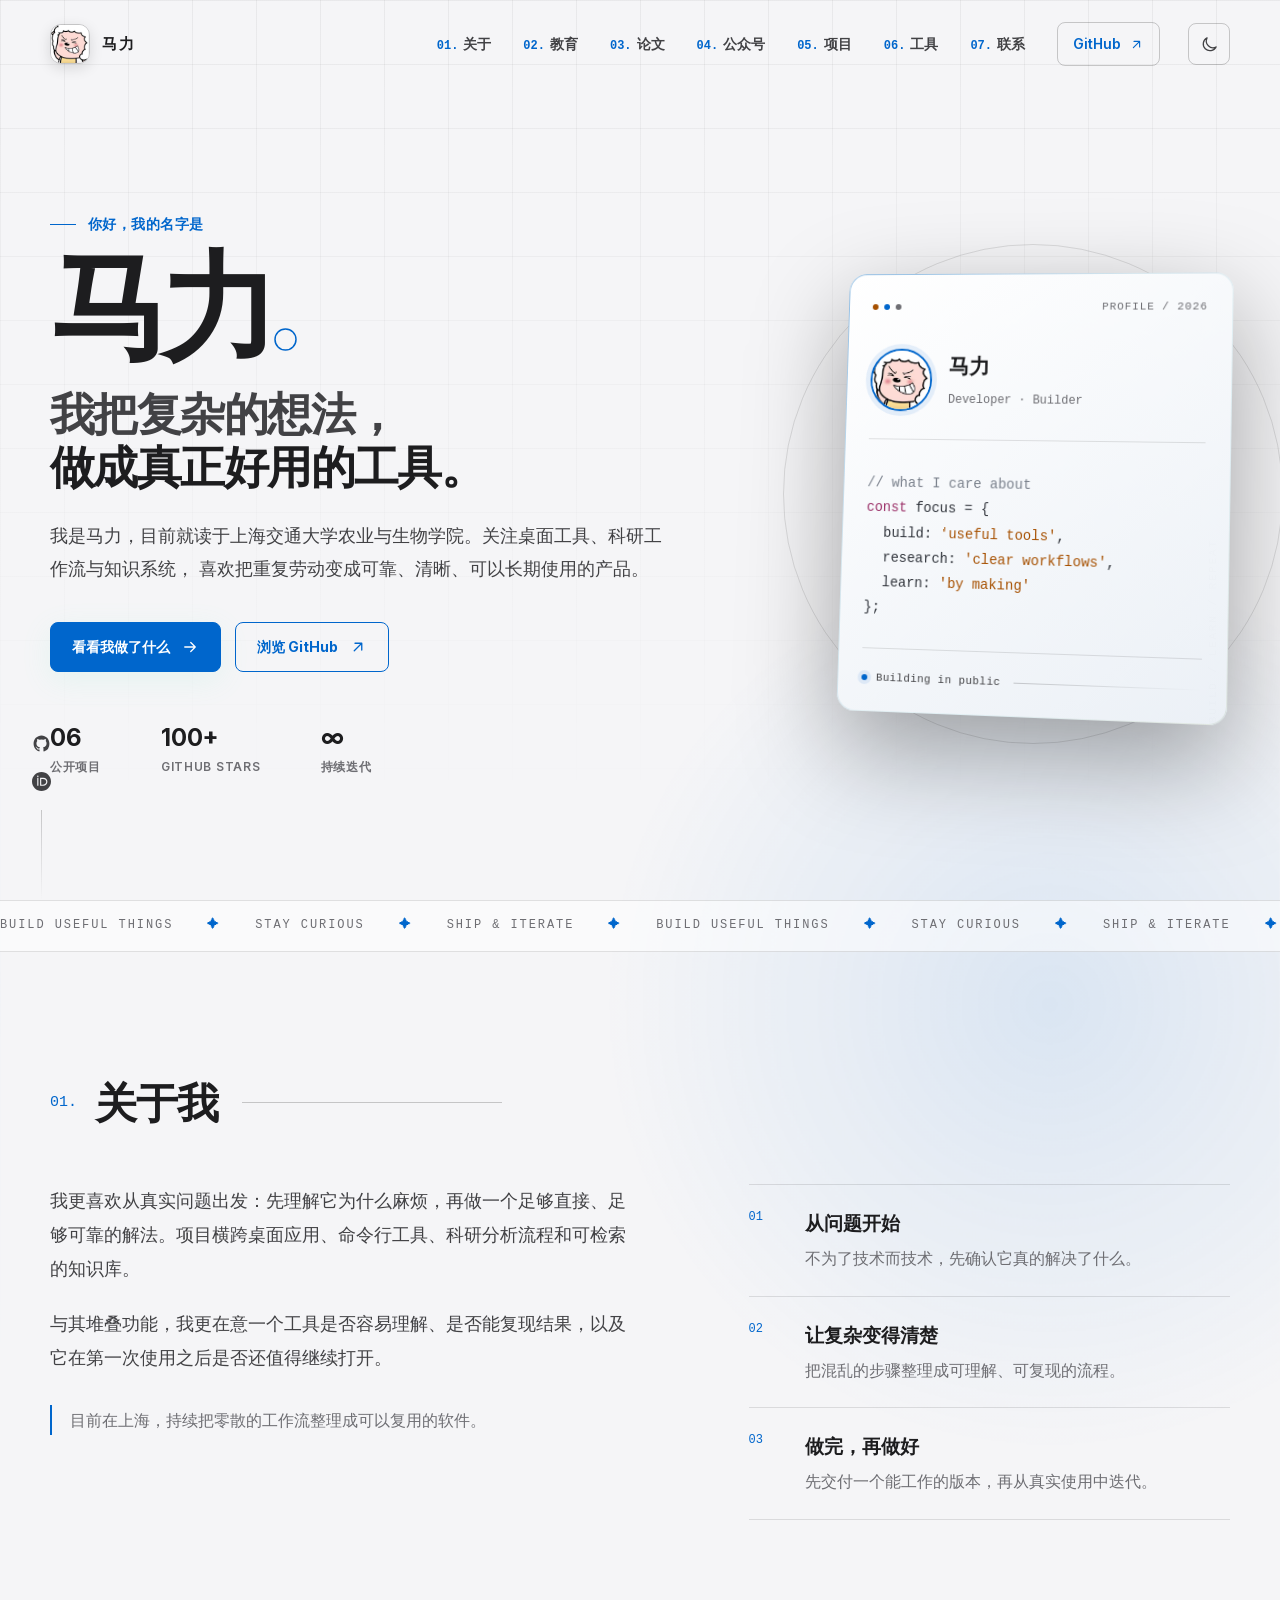
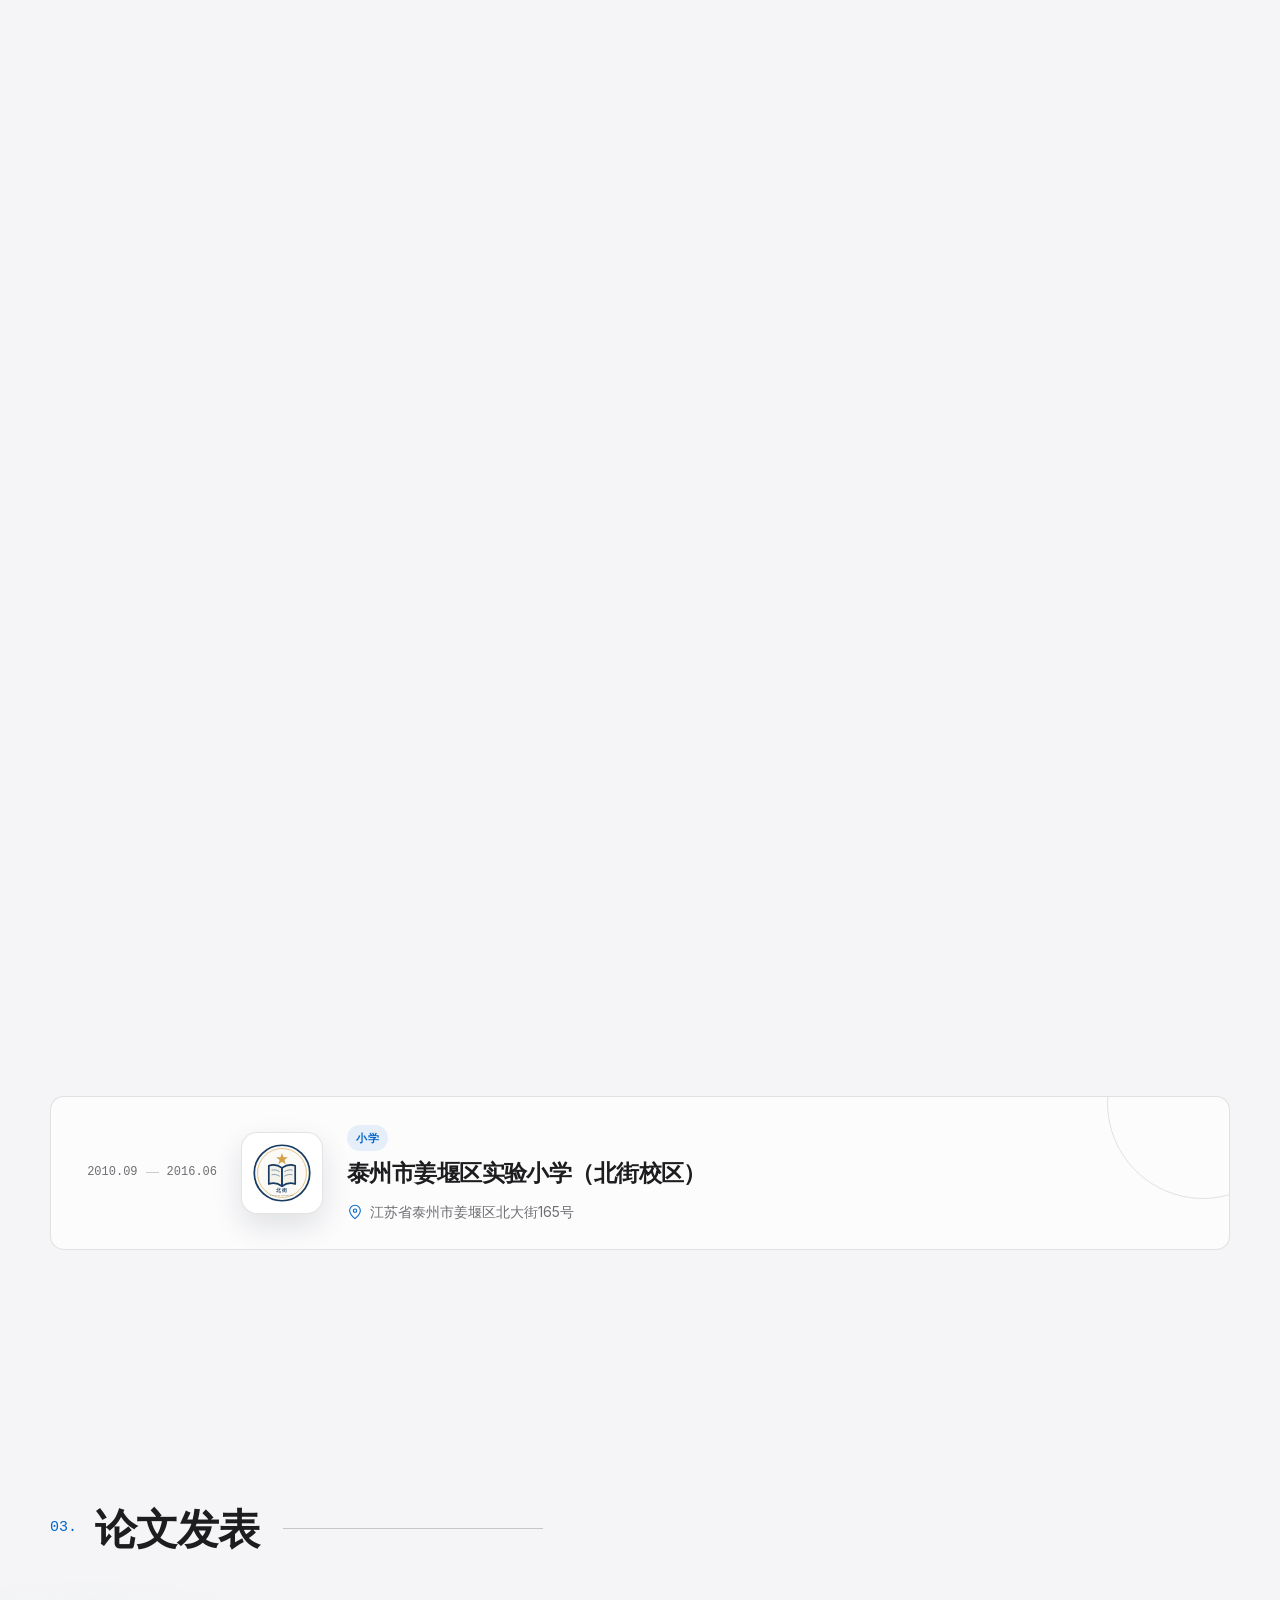
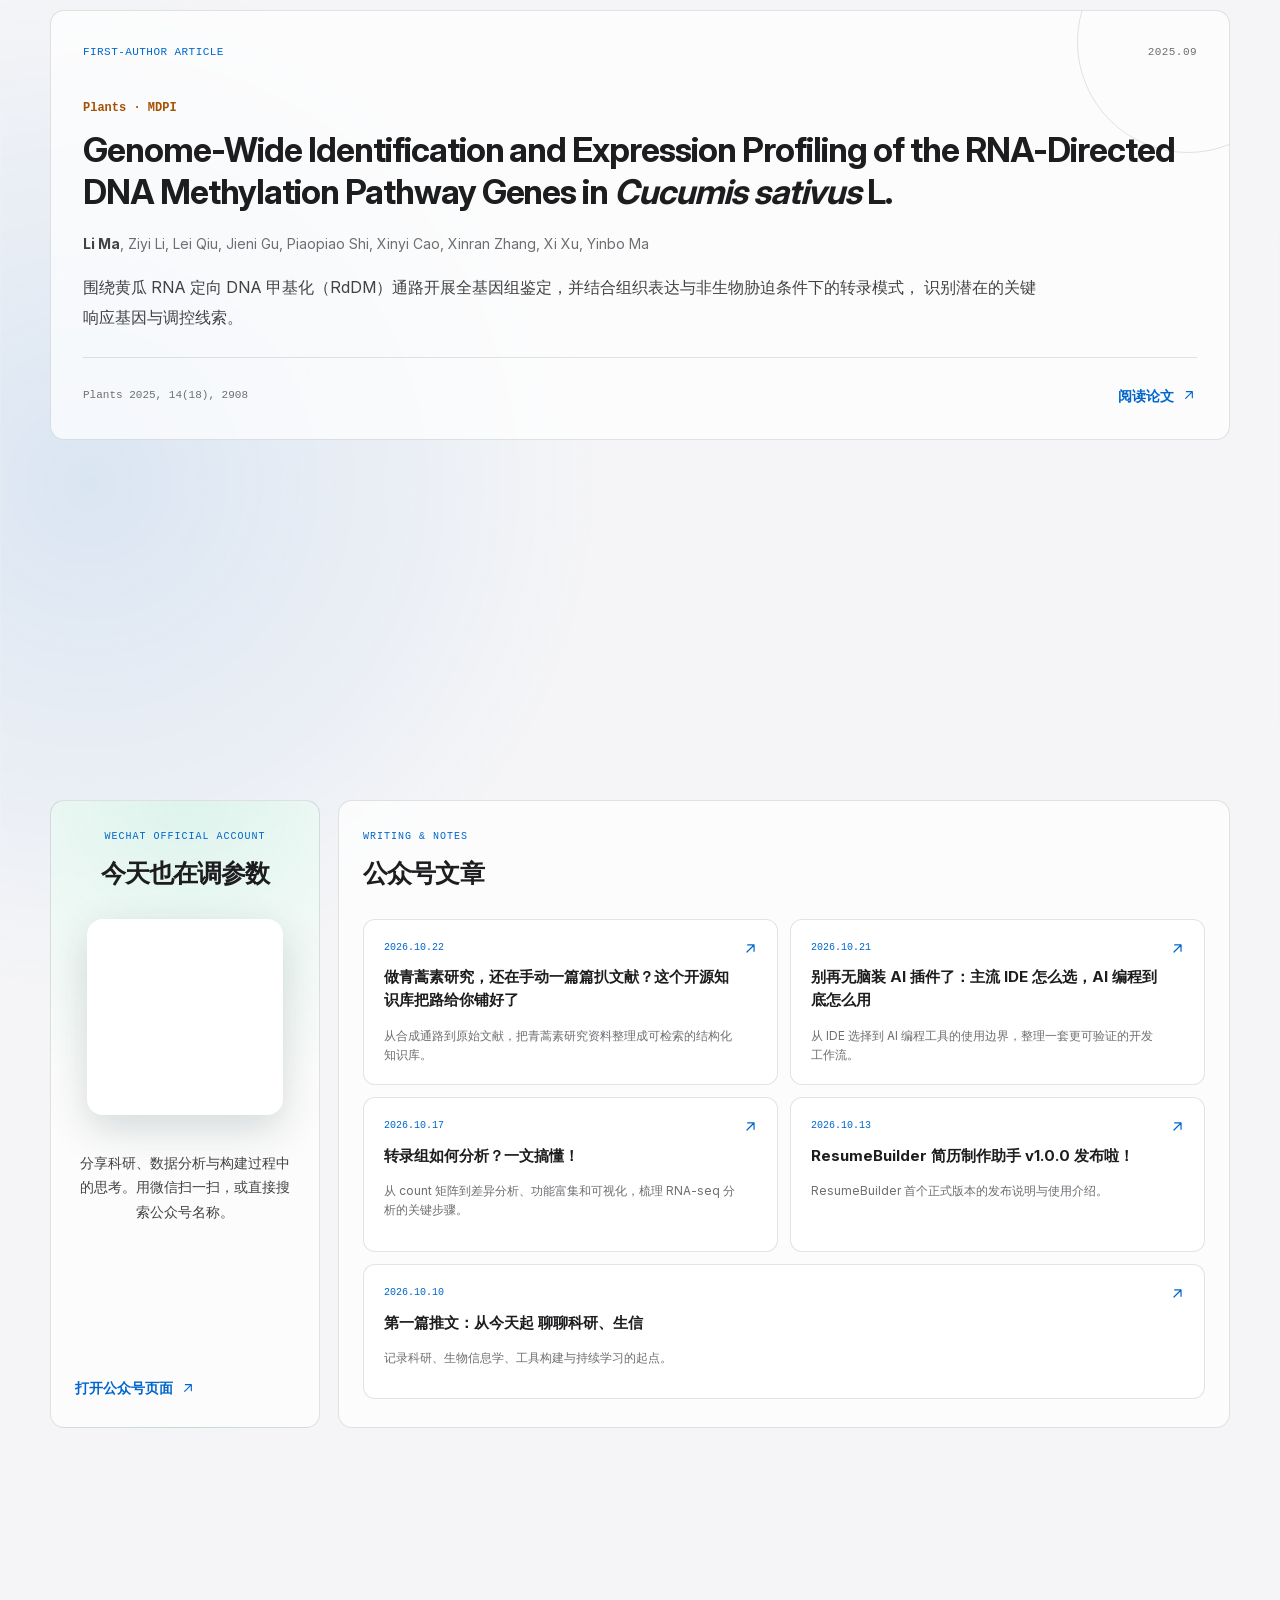
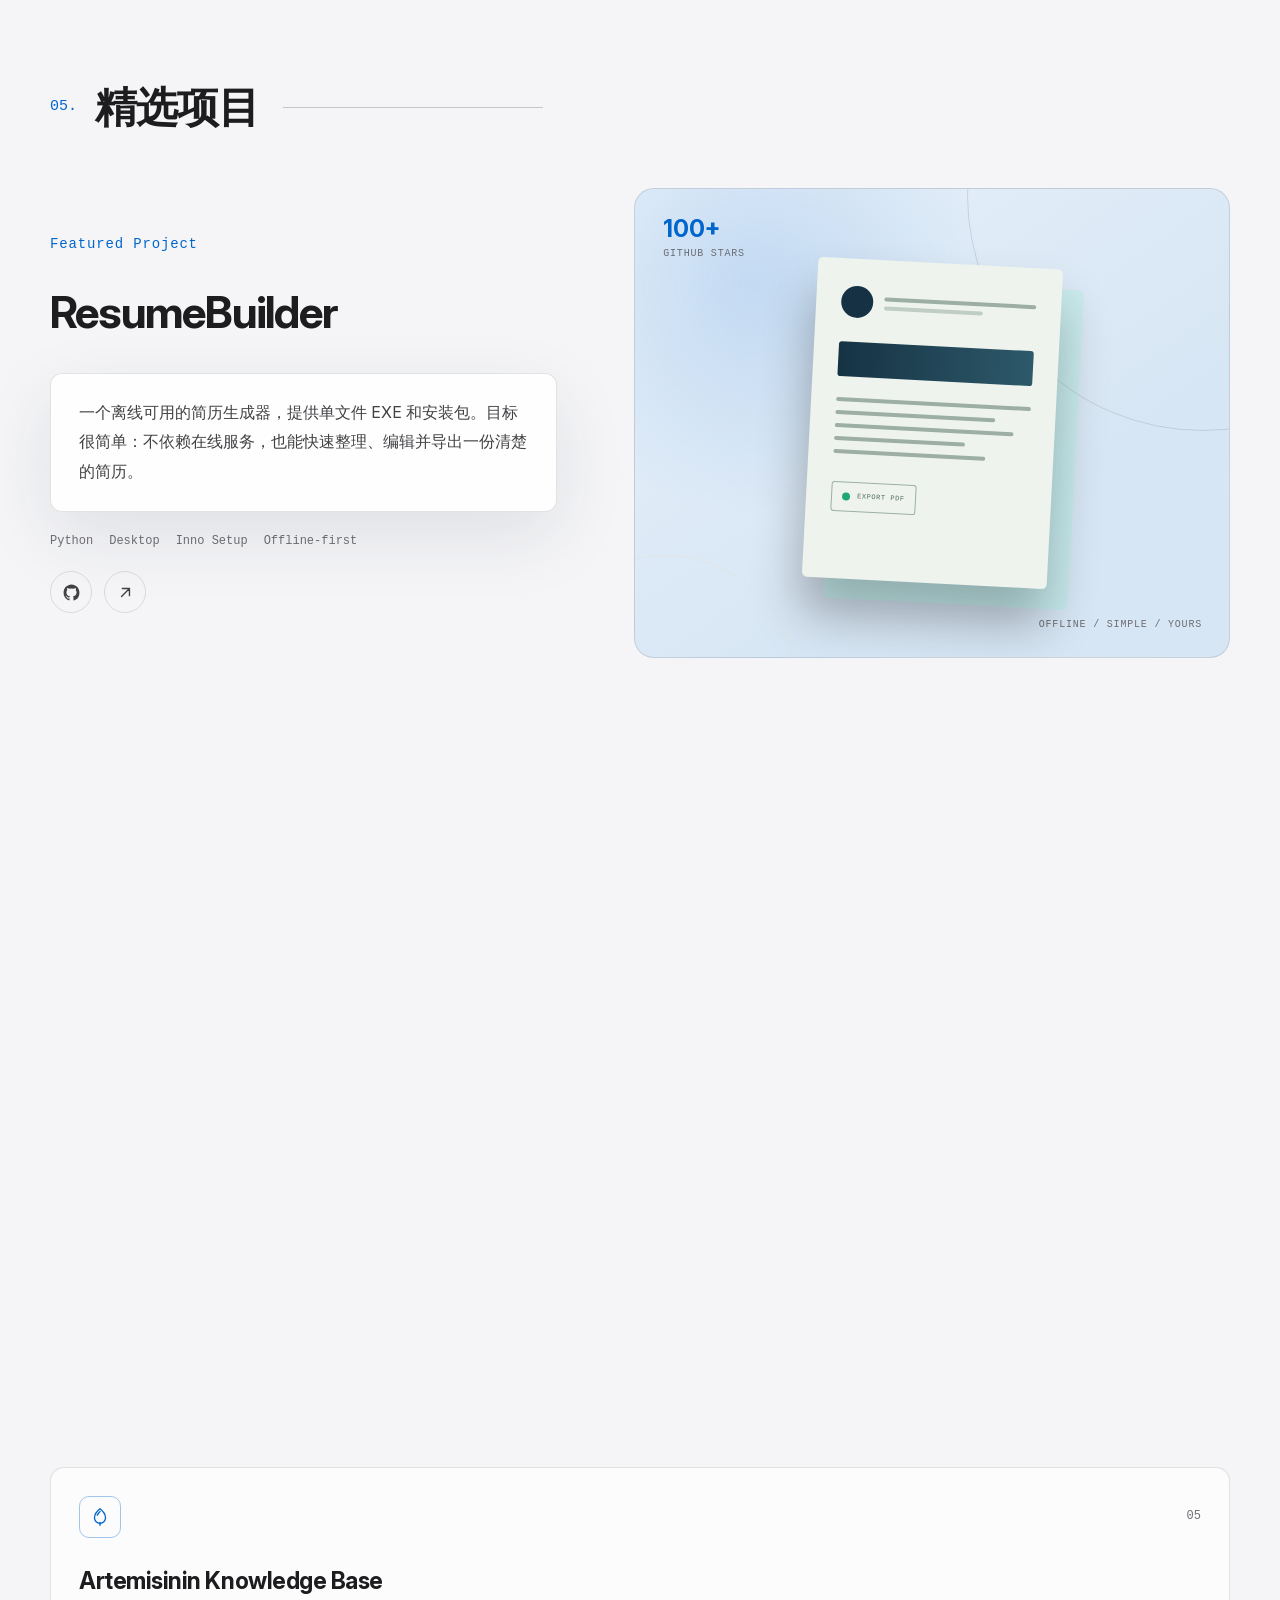
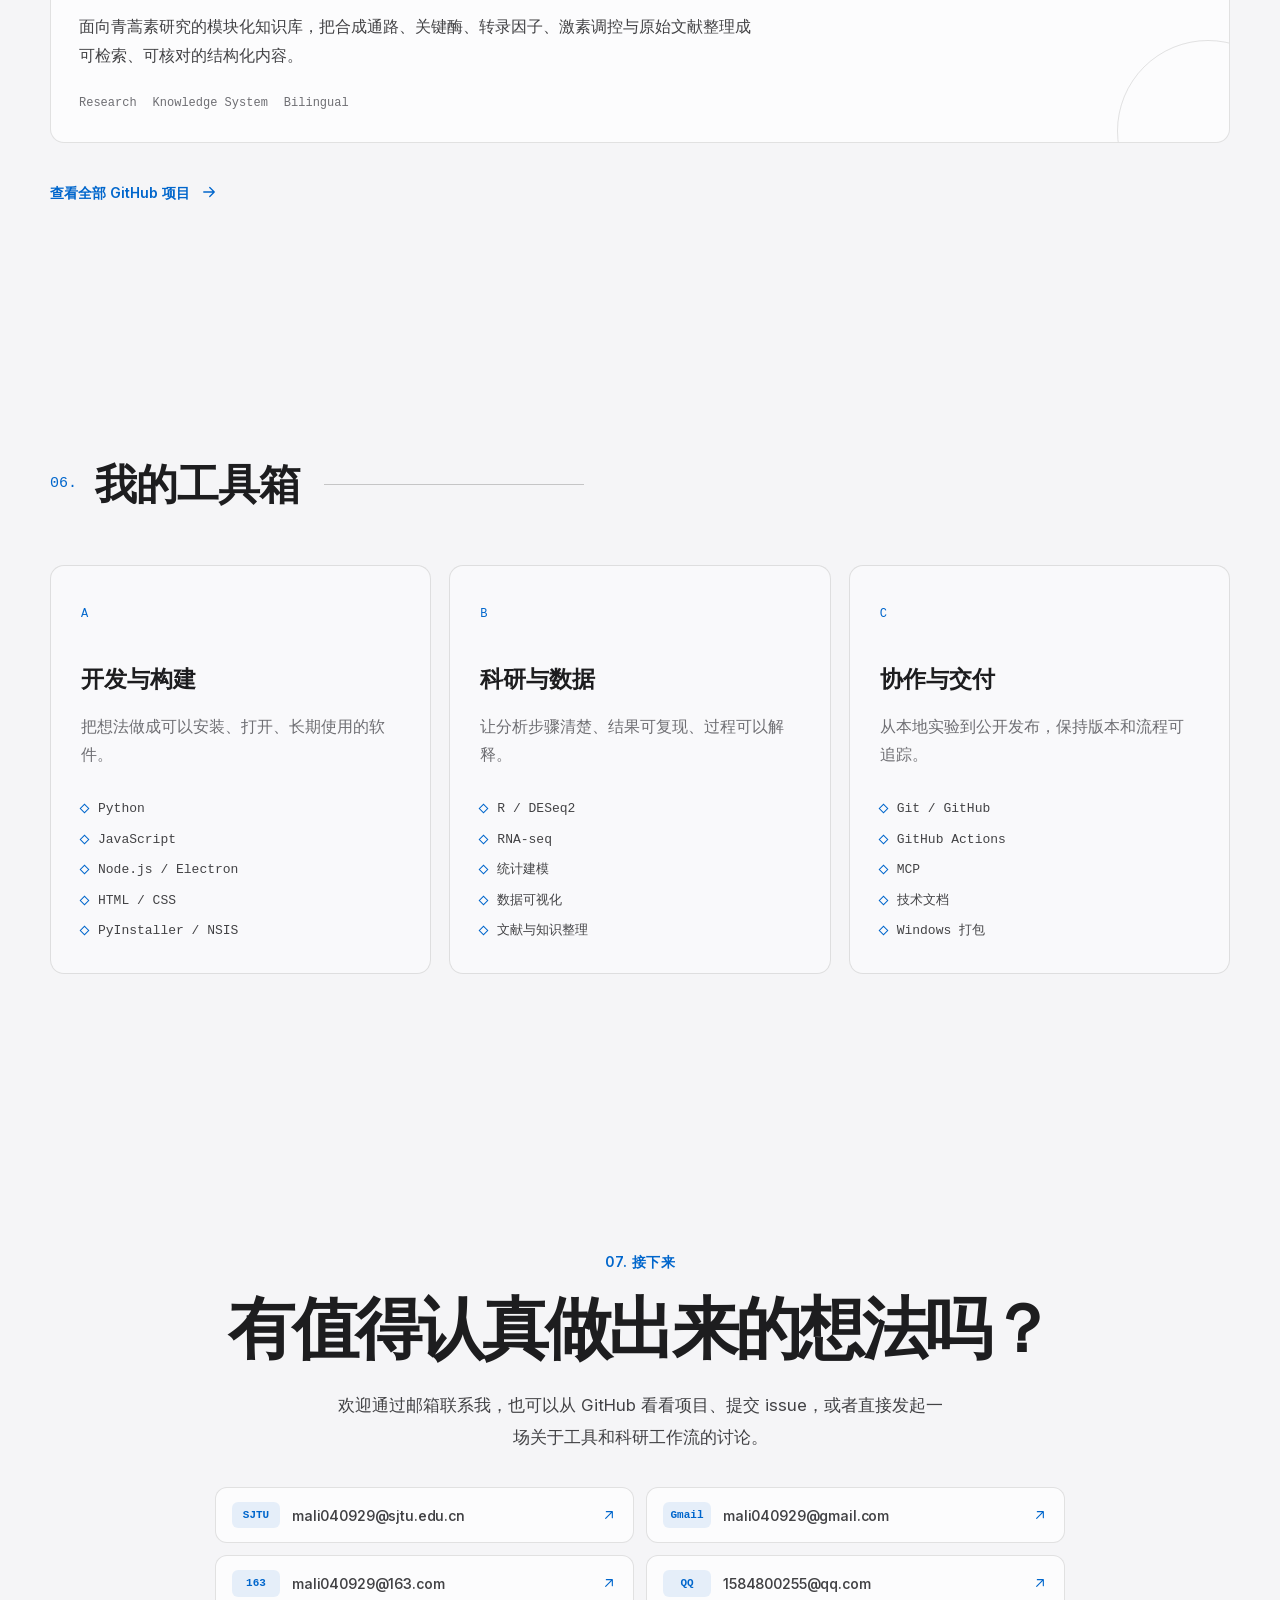
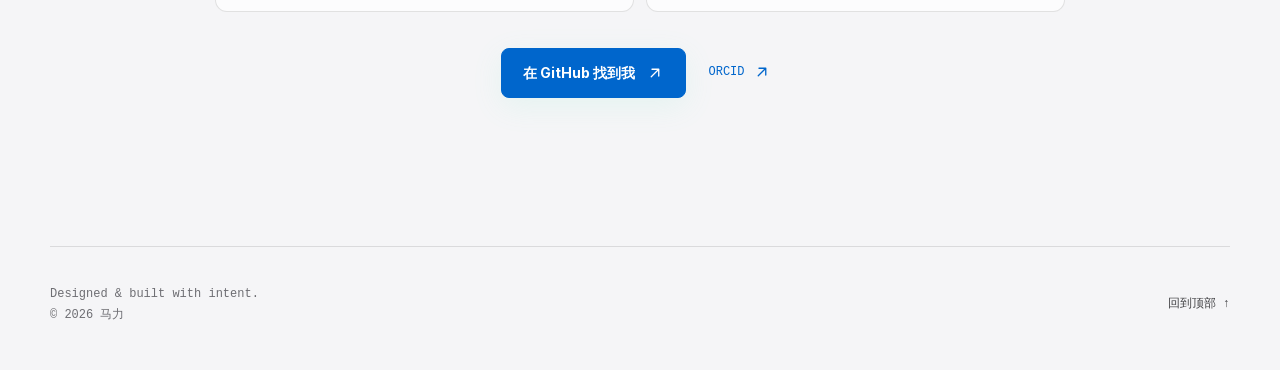
==== commit 79a394c6: "Update index.html" ====
--- a/index.html
+++ b/index.html
@@ -96,7 +96,7 @@
         <h1 class="hero-title reveal" id="hero-title">马力<span>.</span></h1>
         <h2 class="hero-statement reveal">我把复杂的想法，<span>做成真正好用的工具。</span></h2>
         <p class="hero-description reveal">
-          我是马力，目前就读于上海交通大学。关注桌面工具、科研工作流与知识系统，
+          我是马力，目前就读于上海交通大学农业与生物学院。关注桌面工具、科研工作流与知识系统，
           喜欢把重复劳动变成可靠、清晰、可以长期使用的产品。
         </p>
         <div class="hero-actions reveal">
@@ -185,7 +185,7 @@
     <section class="section education" id="education" aria-labelledby="education-title">
       <h2 class="section-heading reveal" id="education-title"><span>02.</span>教育经历</h2>
       <div class="education-intro reveal">
-        <p>从姜堰到扬州，再到上海。一路向前，也一路保留对问题、工具与知识的好奇。</p>
+        <p>从泰州到扬州，再到上海。一路向前，也一路保留对问题、工具与知识的好奇。</p>
       </div>
 
       <ol class="education-list">
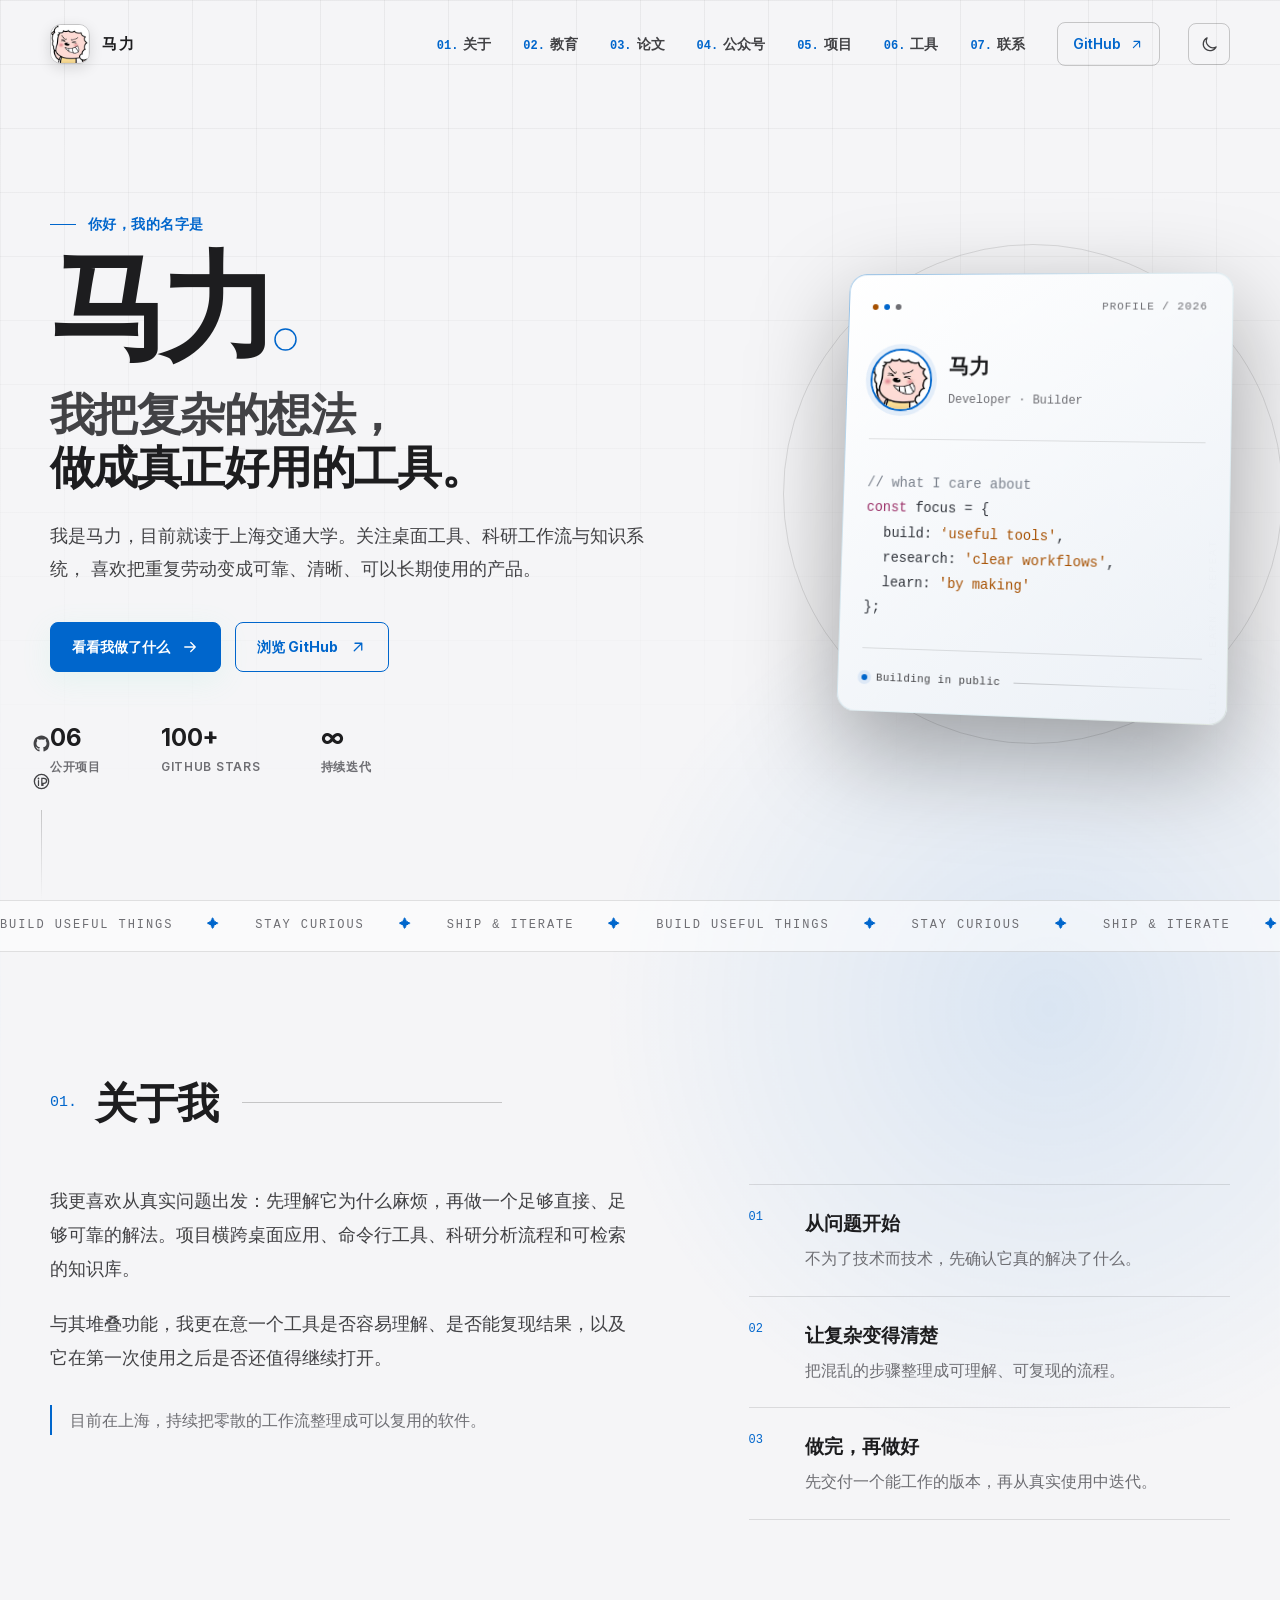
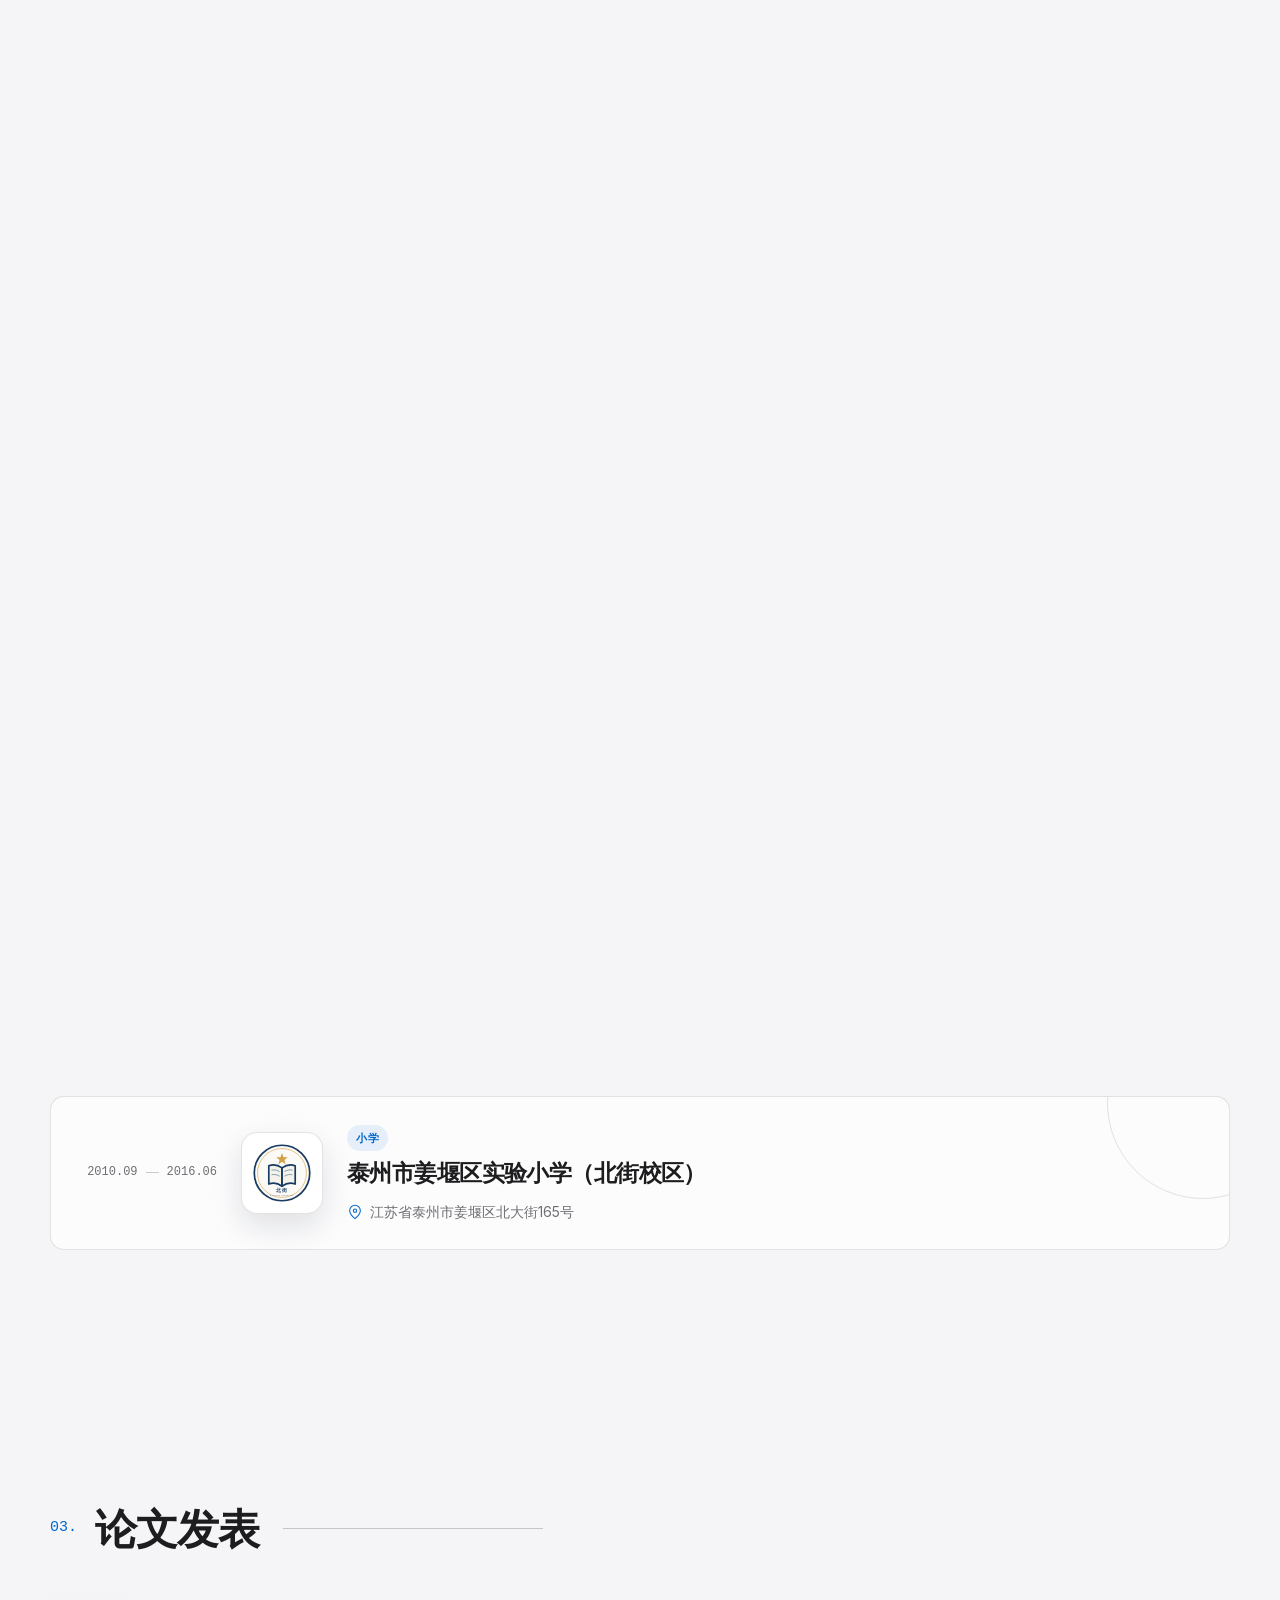
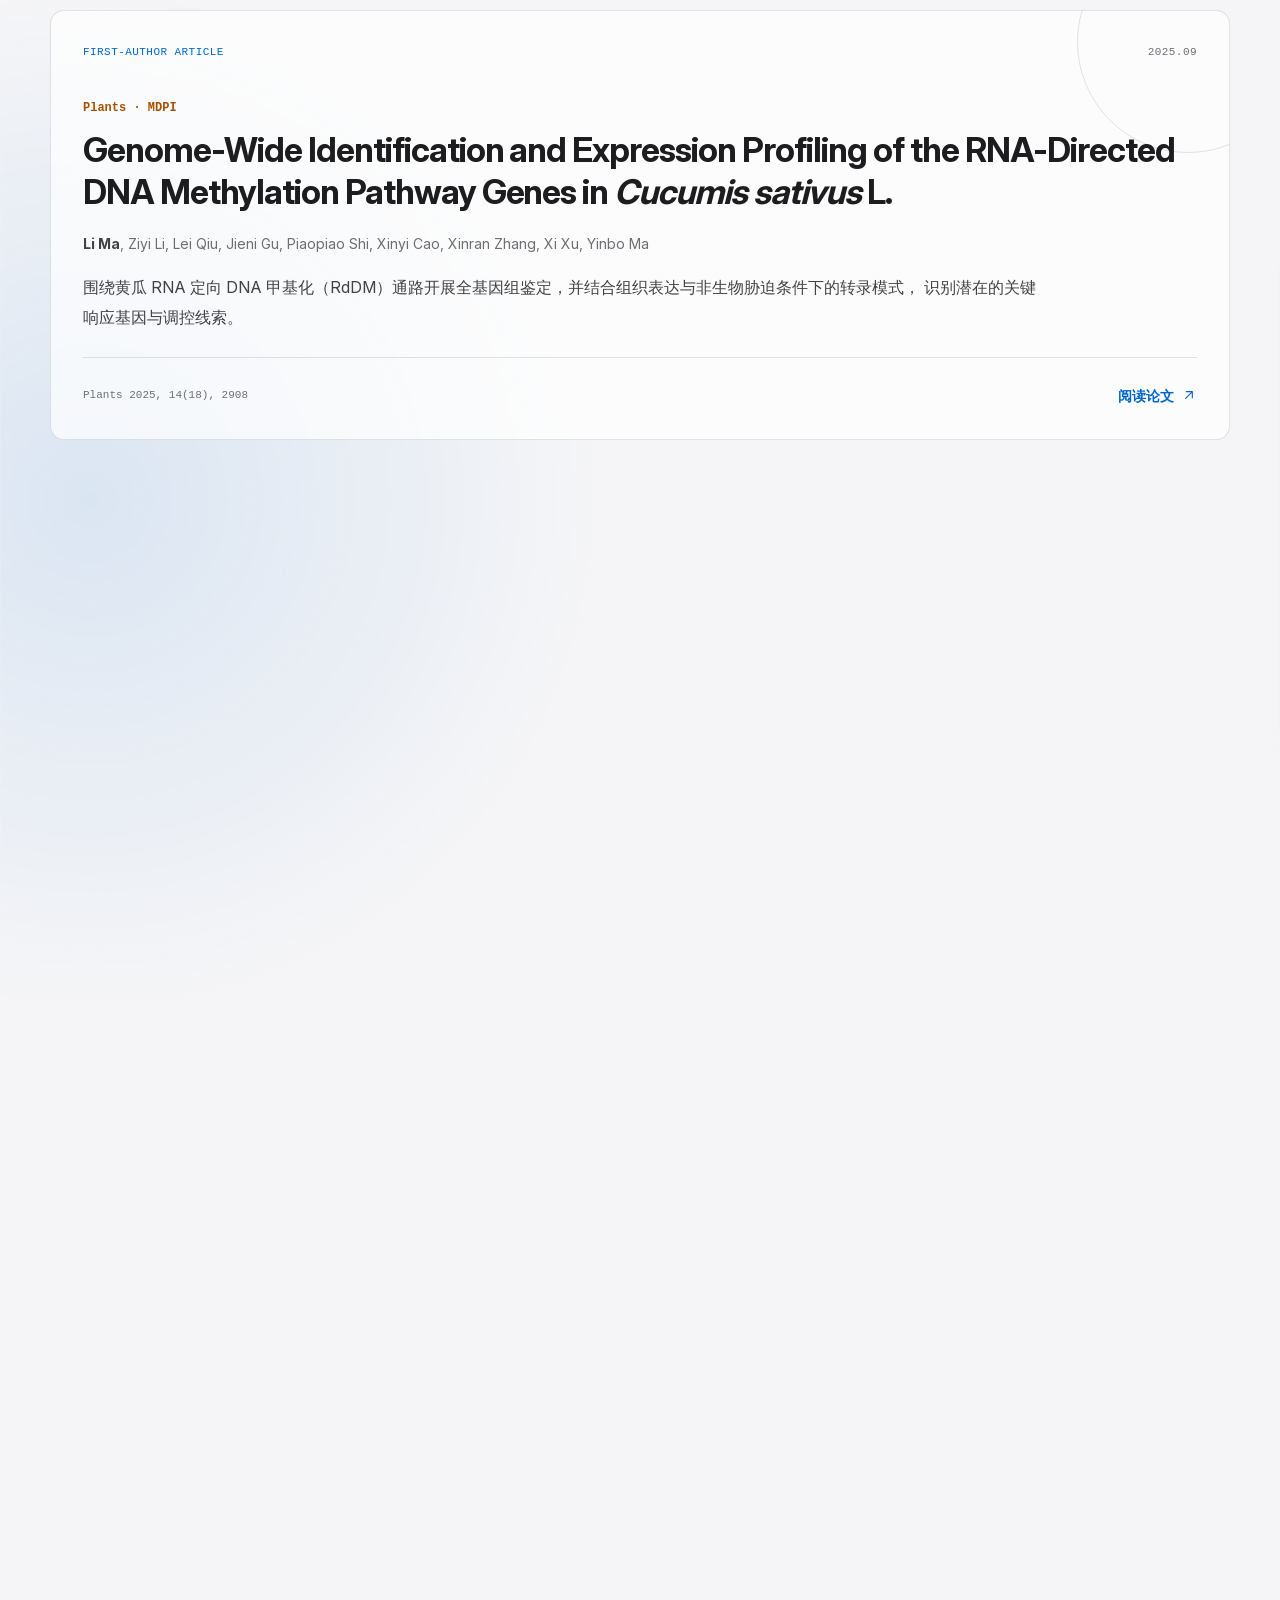
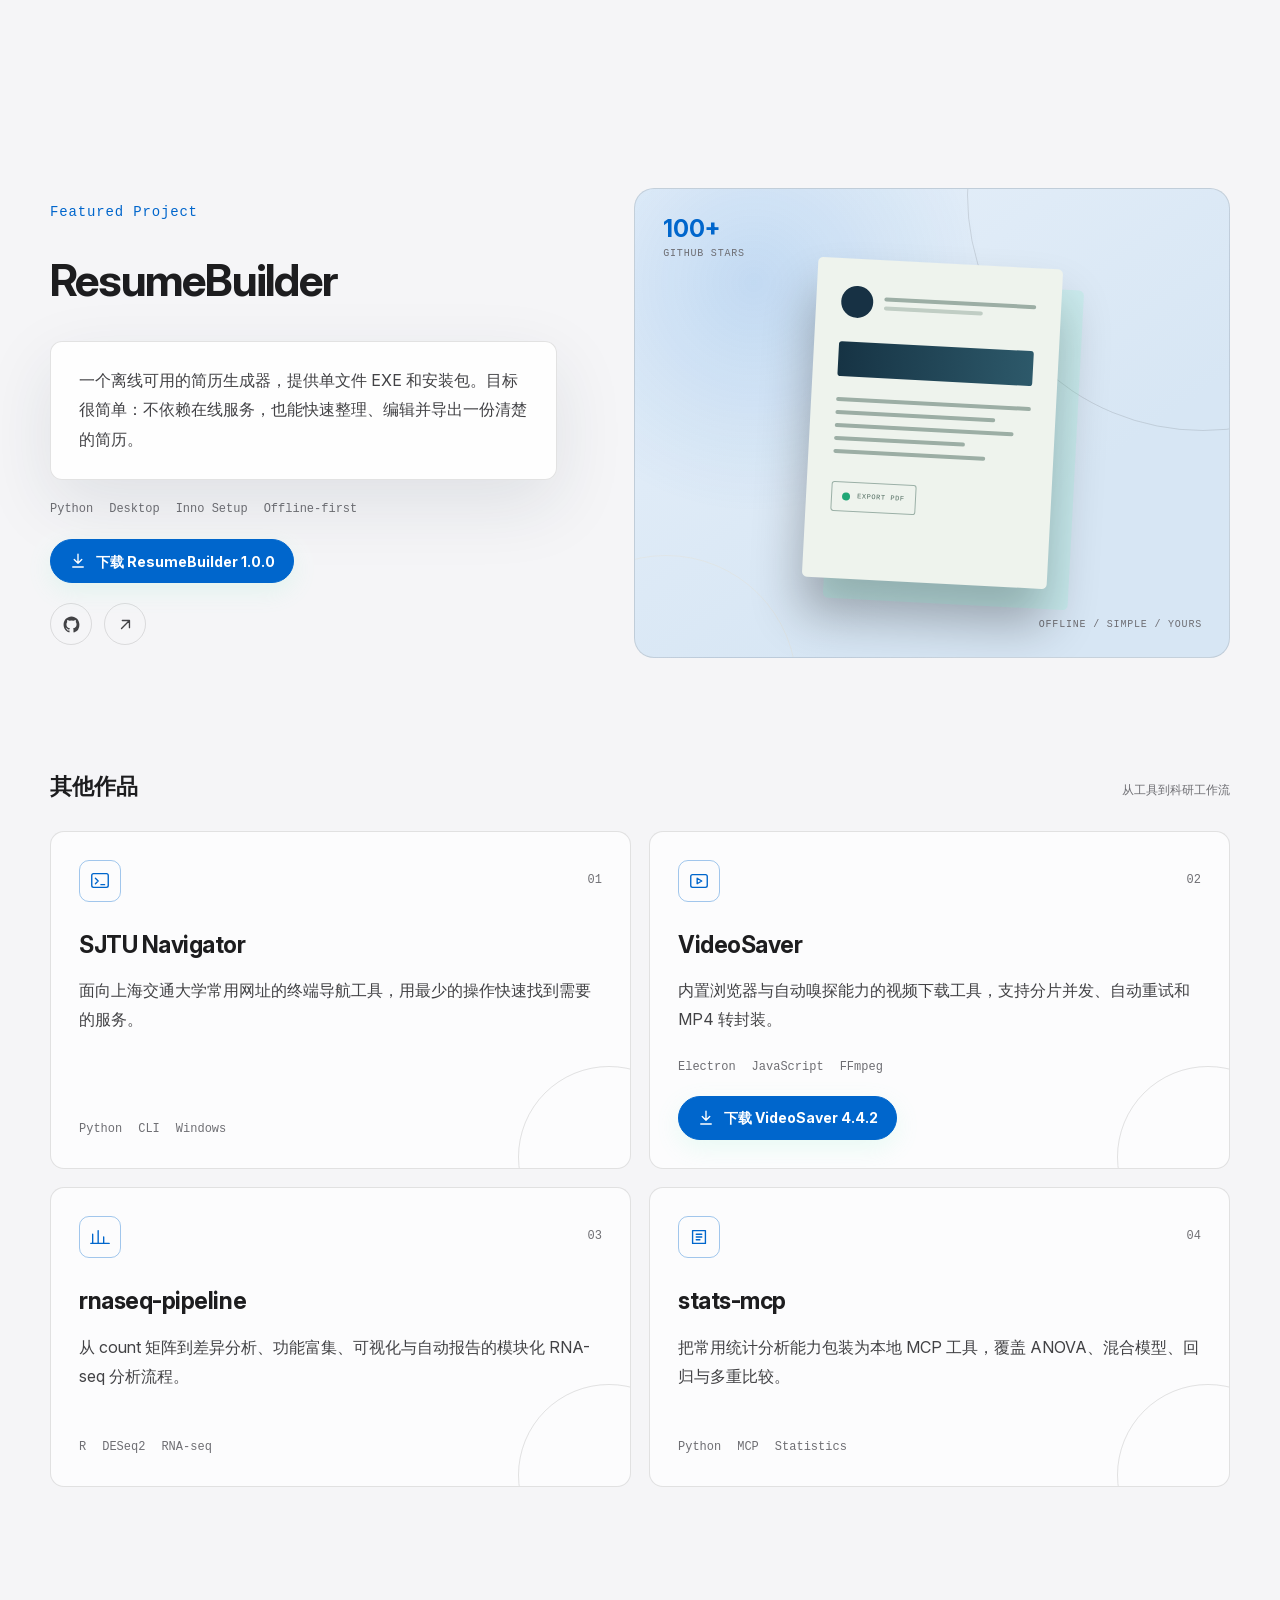
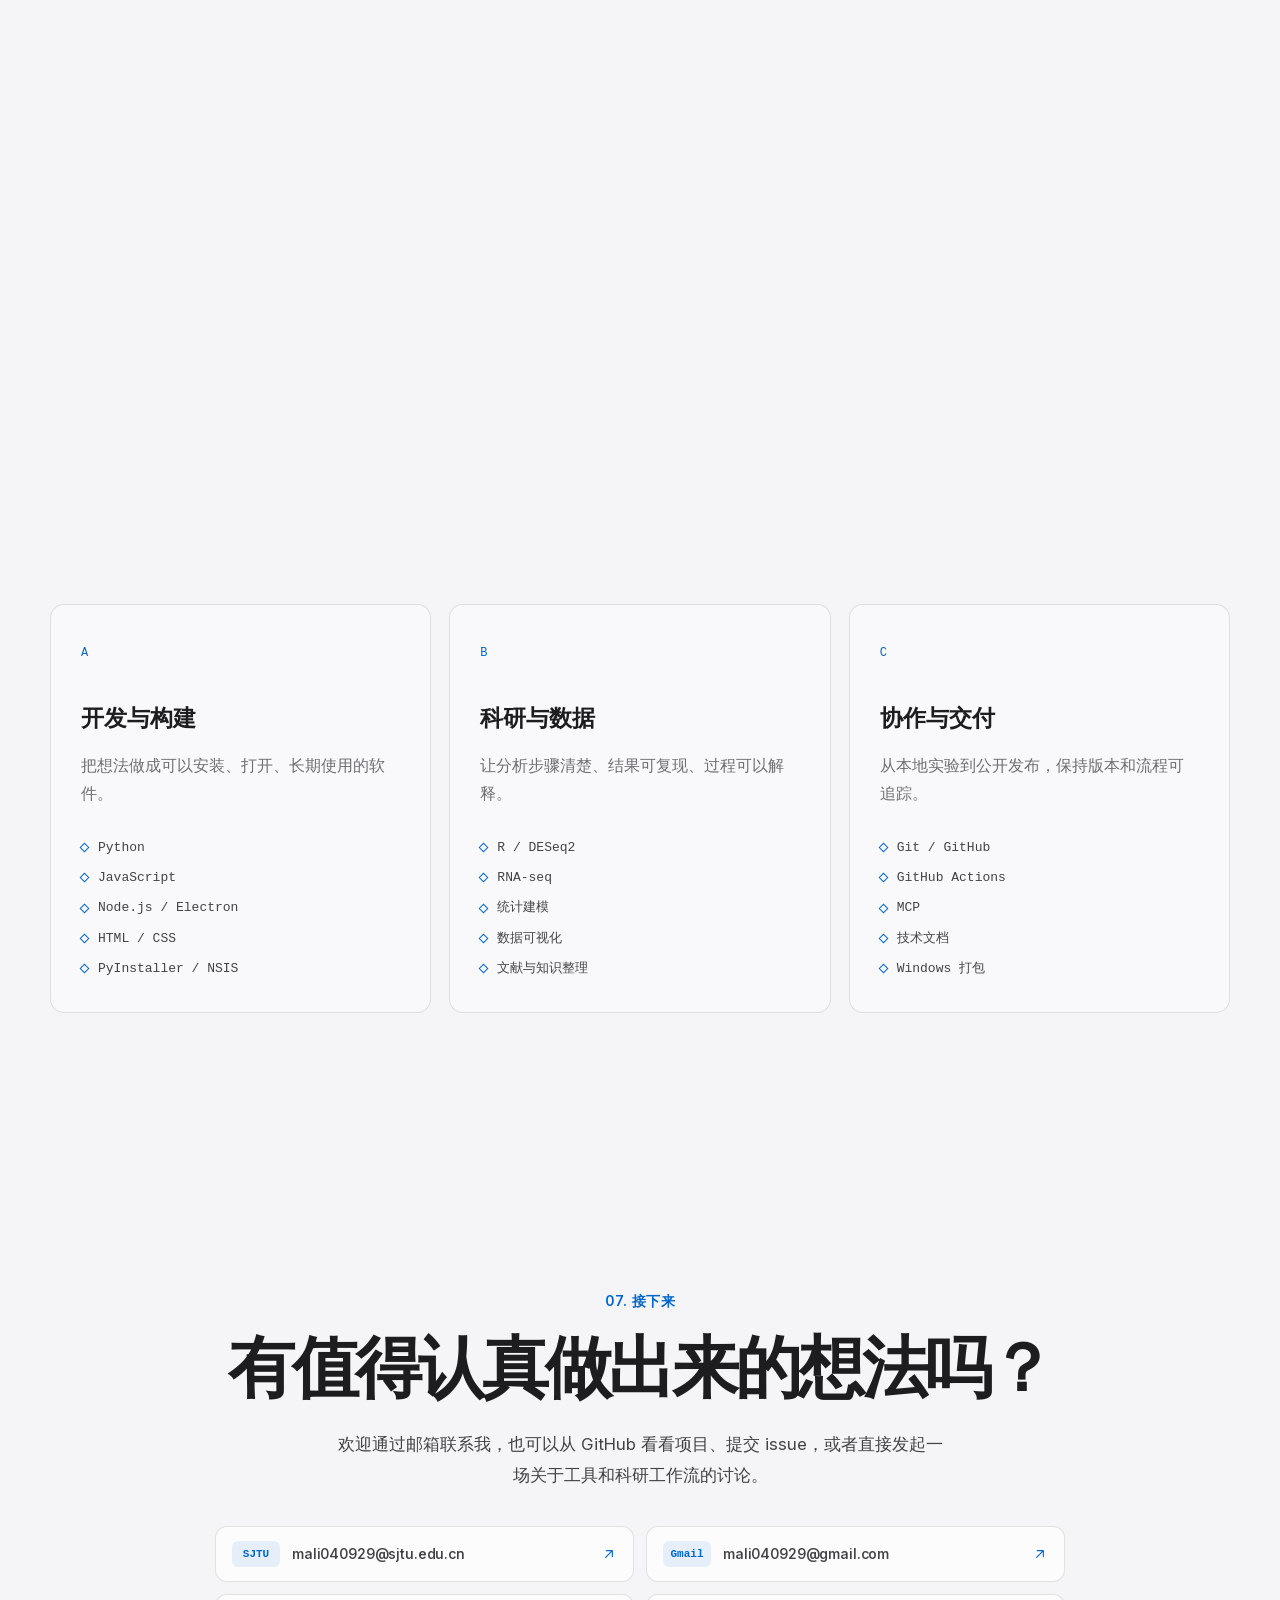
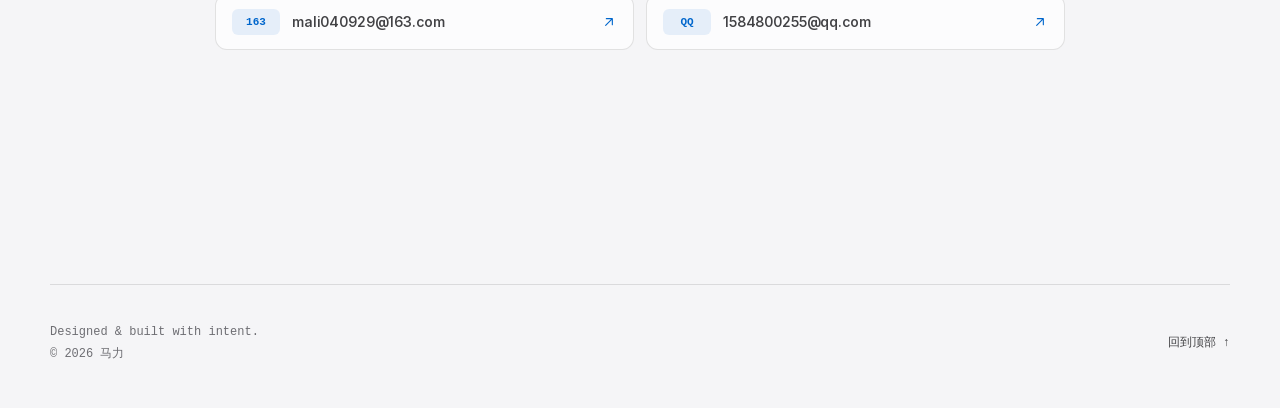
==== commit e70b50d9: "Add avatar theme switcher and Apple-style typography" ====
--- a/index.html
+++ b/index.html
@@ -1,533 +1,543 @@
-<!doctype html>
-<html lang="zh-CN">
-<head>
-  <meta charset="utf-8">
-  <meta name="viewport" content="width=device-width, initial-scale=1">
-  <meta name="description" content="马力的个人主页：关注开发工具、科研工作流与知识系统。">
-  <meta name="theme-color" content="#08111f">
-  <meta property="og:title" content="马力 — Build useful things.">
-  <meta property="og:description" content="开发者、工具制造者。关注桌面工具、科研工作流与知识系统。">
-  <meta property="og:type" content="website">
-  <meta property="og:url" content="https://mali040929.dpdns.org/">
-  <meta property="og:image" content="https://mali040929.dpdns.org/assets/github-avatar.jpg">
-  <link rel="canonical" href="https://mali040929.dpdns.org/">
-  <link rel="icon" href="/assets/github-avatar.jpg" type="image/jpeg">
-  <link rel="apple-touch-icon" href="/assets/github-avatar.jpg">
-  <link rel="stylesheet" href="/styles.css?v=20261023-23">
-  <script>
-    (() => {
-      let savedTheme = null;
-      try {
-        savedTheme = localStorage.getItem("theme");
-      } catch {}
-      const preferredTheme = window.matchMedia("(prefers-color-scheme: dark)").matches
-        ? "dark"
-        : "light";
-      document.documentElement.dataset.theme =
-        savedTheme === "light" || savedTheme === "dark" ? savedTheme : preferredTheme;
-      document.documentElement.classList.add("js");
-    })();
-  </script>
-  <script src="/script.js?v=20261023-23" defer></script>
-  <title>马力 — Build useful things.</title>
-</head>
-<body>
-  <a class="skip-link" href="#main">跳到主要内容</a>
-  <div class="page-glow" aria-hidden="true"></div>
-  <div class="scroll-progress" aria-hidden="true"></div>
-
-  <header class="site-header" data-header>
-    <div class="header-inner">
-      <a class="brand" href="#top" aria-label="马力，返回首页">
-        <img class="brand-avatar" src="/assets/github-avatar.jpg" alt="" width="40" height="40">
-        <span class="brand-name">马力</span>
-      </a>
-
-      <nav class="primary-nav" id="primary-nav" aria-label="主导航">
-        <a href="#about"><span>01.</span>关于</a>
-        <a href="#education"><span>02.</span>教育</a>
-        <a href="#publications"><span>03.</span>论文</a>
-        <a href="#wechat"><span>04.</span>公众号</a>
-        <a href="#work"><span>05.</span>项目</a>
-        <a href="#toolkit"><span>06.</span>工具</a>
-        <a href="#contact"><span>07.</span>联系</a>
-        <a class="nav-github" href="https://github.com/Grav1ty666" target="_blank" rel="noreferrer">
-          GitHub
-          <svg viewBox="0 0 24 24" aria-hidden="true"><path d="M7 17 17 7M8 7h9v9"/></svg>
-        </a>
-      </nav>
-
-      <div class="header-actions">
-        <button class="theme-toggle" type="button" aria-label="切换到浅色模式" title="切换深浅色模式">
-          <svg class="theme-icon theme-icon-sun" viewBox="0 0 24 24" aria-hidden="true">
-            <circle cx="12" cy="12" r="3.8"></circle>
-            <path d="M12 2v2.2M12 19.8V22M4.93 4.93l1.56 1.56M17.51 17.51l1.56 1.56M2 12h2.2M19.8 12H22M4.93 19.07l1.56-1.56M17.51 6.49l1.56-1.56"></path>
-          </svg>
-          <svg class="theme-icon theme-icon-moon" viewBox="0 0 24 24" aria-hidden="true">
-            <path d="M20.3 15.1A8.5 8.5 0 0 1 8.9 3.7 8.5 8.5 0 1 0 20.3 15Z"></path>
-          </svg>
-        </button>
-        <button class="menu-toggle" type="button" aria-expanded="false" aria-controls="primary-nav" aria-label="打开导航菜单">
-          <span></span>
-          <span></span>
-        </button>
-      </div>
-    </div>
-  </header>
-
-  <aside class="social-rail" aria-label="社交链接">
-    <a href="https://github.com/Grav1ty666" target="_blank" rel="noreferrer" aria-label="GitHub">
-      <svg viewBox="0 0 24 24" aria-hidden="true">
-        <path d="M12 2C6.48 2 2 6.58 2 12.23c0 4.52 2.87 8.35 6.84 9.7.5.1.68-.22.68-.49 0-.24-.01-1.05-.02-1.9-2.78.62-3.37-1.2-3.37-1.2-.45-1.18-1.11-1.5-1.11-1.5-.91-.63.07-.62.07-.62 1 .07 1.53 1.06 1.53 1.06.9 1.56 2.35 1.11 2.92.85.09-.66.35-1.11.64-1.37-2.22-.26-4.56-1.14-4.56-5.06 0-1.12.39-2.03 1.03-2.75-.1-.26-.45-1.3.1-2.71 0 0 .84-.28 2.75 1.05A9.3 9.3 0 0 1 12 6.96a9.3 9.3 0 0 1 2.5.35c1.91-1.33 2.75-1.05 2.75-1.05.55 1.41.2 2.45.1 2.71.64.72 1.03 1.63 1.03 2.75 0 3.93-2.34 4.8-4.57 5.05.36.32.68.95.68 1.91 0 1.38-.01 2.49-.01 2.83 0 .27.18.59.69.49A10.08 10.08 0 0 0 22 12.23C22 6.58 17.52 2 12 2Z"/>
-      </svg>
-    </a>
-    <a href="https://orcid.org/0009-0003-8813-7916" target="_blank" rel="noreferrer" aria-label="ORCID">
-      <svg viewBox="0 0 24 24" aria-hidden="true" fill="#A6CE39">
-        <path d="M12 0C5.372 0 0 5.372 0 12s5.372 12 12 12 12-5.372 12-12S18.628 0 12 0zM7.369 4.378c.525 0 .947.431.947.947s-.422.947-.947.947a.95.95 0 0 1-.947-.947c0-.525.422-.947.947-.947zm-.722 3.038h1.444v10.041H6.647V7.416zm3.562 0h3.9c3.712 0 5.344 2.653 5.344 5.025 0 2.578-2.016 5.025-5.325 5.025h-3.919V7.416zm1.444 1.303v7.444h2.297c3.272 0 4.022-2.484 4.022-3.722 0-2.016-1.284-3.722-4.097-3.722h-2.222z"/>
-      </svg>
-    </a>
-    <span class="rail-line" aria-hidden="true"></span>
-  </aside>
-
-  <main id="main">
-    <section class="hero" id="top" aria-labelledby="hero-title">
-      <div class="hero-copy">
-        <p class="eyebrow reveal">你好，我的名字是</p>
-        <h1 class="hero-title reveal" id="hero-title">马力<span>.</span></h1>
-        <h2 class="hero-statement reveal">我把复杂的想法，<span>做成真正好用的工具。</span></h2>
-        <p class="hero-description reveal">
-          我是马力，目前就读于上海交通大学农业与生物学院。关注桌面工具、科研工作流与知识系统，
-          喜欢把重复劳动变成可靠、清晰、可以长期使用的产品。
-        </p>
-        <div class="hero-actions reveal">
-          <a class="button button-primary" href="#work">
-            看看我做了什么
-            <svg viewBox="0 0 24 24" aria-hidden="true"><path d="M5 12h14M13 6l6 6-6 6"/></svg>
-          </a>
-          <a class="button button-ghost" href="https://github.com/Grav1ty666" target="_blank" rel="noreferrer">
-            浏览 GitHub
-            <svg viewBox="0 0 24 24" aria-hidden="true"><path d="M7 17 17 7M8 7h9v9"/></svg>
-          </a>
-        </div>
-        <div class="hero-facts reveal" aria-label="项目概览">
-          <div><strong>06</strong><span>公开项目</span></div>
-          <div><strong>100+</strong><span>GitHub Stars</span></div>
-          <div><strong>∞</strong><span>持续迭代</span></div>
-        </div>
-      </div>
-
-      <div class="hero-visual reveal" aria-hidden="true">
-        <div class="visual-orbit orbit-one"></div>
-        <div class="visual-orbit orbit-two"></div>
-        <div class="profile-card">
-          <div class="profile-card-top">
-            <div class="window-dots"><span></span><span></span><span></span></div>
-            <span>PROFILE / 2026</span>
-          </div>
-          <div class="profile-identity">
-            <img class="profile-avatar" src="/assets/github-avatar.jpg" alt="" width="64" height="64">
-            <div><p>马力</p><span>Developer · Builder</span></div>
-          </div>
-          <div class="code-preview">
-            <p><span class="code-muted">// what I care about</span></p>
-            <p><span class="code-keyword">const</span> focus = {</p>
-            <p class="code-indent">build: <span class="code-string">'useful tools'</span>,</p>
-            <p class="code-indent">research: <span class="code-string">'clear workflows'</span>,</p>
-            <p class="code-indent">learn: <span class="code-string">'by making'</span></p>
-            <p>};</p>
-          </div>
-          <div class="profile-status">
-            <span class="status-dot"></span>
-            <span>Building in public</span>
-            <span class="status-line"></span>
-          </div>
-        </div>
-        <p class="visual-note">build / learn / repeat</p>
-      </div>
-    </section>
-
-    <div class="ticker" aria-hidden="true">
-      <div class="ticker-track">
-        <span>BUILD USEFUL THINGS</span><i>✦</i>
-        <span>STAY CURIOUS</span><i>✦</i>
-        <span>SHIP &amp; ITERATE</span><i>✦</i>
-        <span>BUILD USEFUL THINGS</span><i>✦</i>
-        <span>STAY CURIOUS</span><i>✦</i>
-        <span>SHIP &amp; ITERATE</span><i>✦</i>
-      </div>
-    </div>
-
-    <section class="section about" id="about" aria-labelledby="about-title">
-      <h2 class="section-heading reveal" id="about-title"><span>01.</span>关于我</h2>
-      <div class="about-grid">
-        <div class="about-copy reveal">
-          <p>我更喜欢从真实问题出发：先理解它为什么麻烦，再做一个足够直接、足够可靠的解法。项目横跨桌面应用、命令行工具、科研分析流程和可检索的知识库。</p>
-          <p>与其堆叠功能，我更在意一个工具是否容易理解、是否能复现结果，以及它在第一次使用之后是否还值得继续打开。</p>
-          <p class="about-note">目前在上海，持续把零散的工作流整理成可以复用的软件。</p>
-        </div>
-        <div class="principles reveal">
-          <div class="principle">
-            <span>01</span>
-            <div><h3>从问题开始</h3><p>不为了技术而技术，先确认它真的解决了什么。</p></div>
-          </div>
-          <div class="principle">
-            <span>02</span>
-            <div><h3>让复杂变得清楚</h3><p>把混乱的步骤整理成可理解、可复现的流程。</p></div>
-          </div>
-          <div class="principle">
-            <span>03</span>
-            <div><h3>做完，再做好</h3><p>先交付一个能工作的版本，再从真实使用中迭代。</p></div>
-          </div>
-        </div>
-      </div>
-    </section>
-
-    <section class="section education" id="education" aria-labelledby="education-title">
-      <h2 class="section-heading reveal" id="education-title"><span>02.</span>教育经历</h2>
-      <div class="education-intro reveal">
-        <p>从泰州到扬州，再到上海。一路向前，也一路保留对问题、工具与知识的好奇。</p>
-      </div>
-
-      <ol class="education-list">
-        <li class="education-item reveal">
-          <div class="education-years"><span>2026.09</span><i></i><span>至今</span></div>
-          <div class="education-mark">
-            <img src="/assets/school-logos/sjtu-emblem.png?v=20261023-22" alt="上海交通大学校徽" width="2805" height="2806" loading="lazy" decoding="async">
-          </div>
-          <div class="education-body">
-            <p class="education-stage">硕士</p>
-            <h3><img class="education-name-mark" src="/assets/school-logos/sjtu-wordmark.png?v=20261023-22" alt="上海交通大学" width="3567" height="1042"></h3>
-            <p class="education-campus">闵行校区</p>
-            <p class="education-address">
-              <svg viewBox="0 0 24 24" aria-hidden="true"><path d="M20 10c0 5-8 12-8 12S4 15 4 10a8 8 0 1 1 16 0Z"/><circle cx="12" cy="10" r="2.5"/></svg>
-              上海市闵行区东川路800号
-            </p>
-          </div>
-        </li>
-
-        <li class="education-item reveal">
-          <div class="education-years"><span>2022.09</span><i></i><span>2026.06</span></div>
-          <div class="education-mark">
-            <img src="/assets/school-logos/yzu-emblem.png?v=20261023-22" alt="扬州大学校徽" width="512" height="512" loading="lazy" decoding="async">
-          </div>
-          <div class="education-body">
-            <p class="education-stage">本科</p>
-            <h3><img class="education-name-mark" src="/assets/school-logos/yzu-wordmark.png?v=20261023-22" alt="扬州大学" width="1100" height="564"></h3>
-            <p class="education-campus">文汇路校区</p>
-            <p class="education-address">
-              <svg viewBox="0 0 24 24" aria-hidden="true"><path d="M20 10c0 5-8 12-8 12S4 15 4 10a8 8 0 1 1 16 0Z"/><circle cx="12" cy="10" r="2.5"/></svg>
-              江苏省扬州市邗江区文汇东路48号
-            </p>
-          </div>
-        </li>
-
-        <li class="education-item reveal">
-          <div class="education-years"><span>2019.09</span><i></i><span>2022.06</span></div>
-          <div class="education-mark">
-            <img src="/assets/school-logos/jiangyan-no2.jpg" alt="江苏省姜堰第二中学校徽" width="640" height="640" loading="lazy" decoding="async">
-          </div>
-          <div class="education-body">
-            <p class="education-stage">高中</p>
-            <h3>江苏省姜堰第二中学</h3>
-            <p class="education-address">
-              <svg viewBox="0 0 24 24" aria-hidden="true"><path d="M20 10c0 5-8 12-8 12S4 15 4 10a8 8 0 1 1 16 0Z"/><circle cx="12" cy="10" r="2.5"/></svg>
-              江苏省泰州市姜堰区淮海东路268号
-            </p>
-          </div>
-        </li>
-
-        <li class="education-item reveal">
-          <div class="education-years"><span>2016.09</span><i></i><span>2019.06</span></div>
-          <div class="education-mark">
-            <img src="/assets/school-logos/licai.jpg" alt="泰州市姜堰区励才实验学校校徽" width="504" height="504" loading="lazy" decoding="async">
-          </div>
-          <div class="education-body">
-            <p class="education-stage">初中</p>
-            <h3>泰州市姜堰区励才实验学校</h3>
-            <p class="education-address">
-              <svg viewBox="0 0 24 24" aria-hidden="true"><path d="M20 10c0 5-8 12-8 12S4 15 4 10a8 8 0 1 1 16 0Z"/><circle cx="12" cy="10" r="2.5"/></svg>
-              江苏省泰州市姜堰区罗塘街道长江东路125号
-            </p>
-          </div>
-        </li>
-
-        <li class="education-item reveal">
-          <div class="education-years"><span>2010.09</span><i></i><span>2016.06</span></div>
-          <div class="education-mark">
-            <img src="/assets/school-logos/primary-north-street.svg" alt="泰州市姜堰区实验小学北街校区字标" width="512" height="512" loading="lazy" decoding="async">
-          </div>
-          <div class="education-body">
-            <p class="education-stage">小学</p>
-            <h3>泰州市姜堰区实验小学（北街校区）</h3>
-            <p class="education-address">
-              <svg viewBox="0 0 24 24" aria-hidden="true"><path d="M20 10c0 5-8 12-8 12S4 15 4 10a8 8 0 1 1 16 0Z"/><circle cx="12" cy="10" r="2.5"/></svg>
-              江苏省泰州市姜堰区北大街165号
-            </p>
-          </div>
-        </li>
-      </ol>
-
-    </section>
-
-    <section class="section publications" id="publications" aria-labelledby="publications-title">
-      <h2 class="section-heading reveal" id="publications-title"><span>03.</span>论文发表</h2>
-      <article class="publication-card reveal">
-        <div class="publication-topline">
-          <span>First-author Article</span>
-          <time datetime="2025-09-18">2025.09</time>
-        </div>
-        <p class="publication-journal">Plants · MDPI</p>
-        <h3>
-          <a href="https://www.mdpi.com/2223-7747/14/18/2908" target="_blank" rel="noreferrer">
-            Genome-Wide Identification and Expression Profiling of the RNA-Directed DNA Methylation Pathway Genes in <em>Cucumis sativus</em> L.
-          </a>
-        </h3>
-        <p class="publication-authors">
-          <strong>Li Ma</strong>, Ziyi Li, Lei Qiu, Jieni Gu, Piaopiao Shi, Xinyi Cao, Xinran Zhang, Xi Xu, Yinbo Ma
-        </p>
-        <p class="publication-summary">
-          围绕黄瓜 RNA 定向 DNA 甲基化（RdDM）通路开展全基因组鉴定，并结合组织表达与非生物胁迫条件下的转录模式，
-          识别潜在的关键响应基因与调控线索。
-        </p>
-        <div class="publication-footer">
-          <span>Plants 2025, 14(18), 2908</span>
-          <a href="https://doi.org/10.3390/plants14182908" target="_blank" rel="noreferrer">
-            阅读论文
-            <svg viewBox="0 0 24 24" aria-hidden="true"><path d="M7 17 17 7M8 7h9v9"/></svg>
-          </a>
-        </div>
-      </article>
-    </section>
-
-    <section class="section wechat-section" id="wechat" aria-labelledby="wechat-title">
-      <h2 class="section-heading reveal" id="wechat-title"><span>04.</span>公众号</h2>
-      <div class="wechat-layout reveal">
-        <aside class="wechat-account-card">
-          <div class="wechat-panel-heading">
-            <p>WeChat Official Account</p>
-            <h3><a href="https://weixin.qq.com/r/mp/QCeosN3E3oChrZnT93JS" target="_blank" rel="noreferrer">今天也在调参数</a></h3>
-          </div>
-          <a class="wechat-qr-wrap" href="https://weixin.qq.com/r/mp/QCeosN3E3oChrZnT93JS" target="_blank" rel="noreferrer" aria-label="打开微信公众号“今天也在调参数”">
-            <img src="/assets/wechat/wechat-qr.png?v=20261023-18" alt="微信公众号“今天也在调参数”二维码" width="512" height="512" loading="lazy" decoding="async">
-          </a>
-          <p class="wechat-description">分享科研、数据分析与构建过程中的思考。用微信扫一扫，或直接搜索公众号名称。</p>
-          <a class="wechat-open" href="https://weixin.qq.com/r/mp/QCeosN3E3oChrZnT93JS" target="_blank" rel="noreferrer">
-            打开公众号页面
-            <svg viewBox="0 0 24 24" aria-hidden="true"><path d="M7 17 17 7M8 7h9v9"/></svg>
-          </a>
-        </aside>
-
-        <div class="wechat-articles-panel">
-          <div class="wechat-panel-heading">
-            <p>Writing &amp; Notes</p>
-            <h3>公众号文章</h3>
-          </div>
-          <div class="wechat-article-grid">
-            <!-- Add future WeChat posts by duplicating this article tile. -->
-            <a class="wechat-article-item" href="https://mp.weixin.qq.com/s/7do0szwcK0K4vEeCVc73nQ" target="_blank" rel="noreferrer">
-              <time datetime="2026-10-22">2026.10.22</time>
-              <strong>做青蒿素研究，还在手动一篇篇扒文献？这个开源知识库把路给你铺好了</strong>
-              <small>从合成通路到原始文献，把青蒿素研究资料整理成可检索的结构化知识库。</small>
-              <svg viewBox="0 0 24 24" aria-hidden="true"><path d="M7 17 17 7M8 7h9v9"/></svg>
-            </a>
-            <a class="wechat-article-item" href="https://mp.weixin.qq.com/s/MWqrGLtqhNqvLBEh83I7BA" target="_blank" rel="noreferrer">
-              <time datetime="2026-10-21">2026.10.21</time>
-              <strong>别再无脑装 AI 插件了：主流 IDE 怎么选，AI 编程到底怎么用</strong>
-              <small>从 IDE 选择到 AI 编程工具的使用边界，整理一套更可验证的开发工作流。</small>
-              <svg viewBox="0 0 24 24" aria-hidden="true"><path d="M7 17 17 7M8 7h9v9"/></svg>
-            </a>
-            <a class="wechat-article-item" href="https://mp.weixin.qq.com/s/2eDRtaSrKNzDVmF71mZUVQ" target="_blank" rel="noreferrer">
-              <time datetime="2026-10-17">2026.10.17</time>
-              <strong>转录组如何分析？一文搞懂！</strong>
-              <small>从 count 矩阵到差异分析、功能富集和可视化，梳理 RNA-seq 分析的关键步骤。</small>
-              <svg viewBox="0 0 24 24" aria-hidden="true"><path d="M7 17 17 7M8 7h9v9"/></svg>
-            </a>
-            <a class="wechat-article-item" href="https://mp.weixin.qq.com/s/EyNfrT_g307y2VseAUC4mA" target="_blank" rel="noreferrer">
-              <time datetime="2026-10-13">2026.10.13</time>
-              <strong>ResumeBuilder 简历制作助手 v1.0.0 发布啦！</strong>
-              <small>ResumeBuilder 首个正式版本的发布说明与使用介绍。</small>
-              <svg viewBox="0 0 24 24" aria-hidden="true"><path d="M7 17 17 7M8 7h9v9"/></svg>
-            </a>
-            <a class="wechat-article-item wechat-article-wide" href="https://mp.weixin.qq.com/s/lCnZ4dldUIm8aRZ06CGkeQ" target="_blank" rel="noreferrer">
-              <time datetime="2026-10-10">2026.10.10</time>
-              <strong>第一篇推文：从今天起 聊聊科研、生信</strong>
-              <small>记录科研、生物信息学、工具构建与持续学习的起点。</small>
-              <svg viewBox="0 0 24 24" aria-hidden="true"><path d="M7 17 17 7M8 7h9v9"/></svg>
-            </a>
-          </div>
-        </div>
-      </div>
-    </section>
-
-    <section class="section work" id="work" aria-labelledby="work-title">
-      <h2 class="section-heading reveal" id="work-title"><span>05.</span>精选项目</h2>
-      <article class="featured-project reveal">
-        <div class="featured-copy">
-          <p class="project-overline">Featured Project</p>
-          <h3><a href="https://github.com/Grav1ty666/ResumeBuilder" target="_blank" rel="noreferrer">ResumeBuilder</a></h3>
-          <div class="featured-description">
-            <p>一个离线可用的简历生成器，提供单文件 EXE 和安装包。目标很简单：不依赖在线服务，也能快速整理、编辑并导出一份清楚的简历。</p>
-          </div>
-          <ul class="tech-list" aria-label="技术栈">
-            <li>Python</li><li>Desktop</li><li>Inno Setup</li><li>Offline-first</li>
-          </ul>
-          <div class="project-links">
-            <a href="https://github.com/Grav1ty666/ResumeBuilder" target="_blank" rel="noreferrer" aria-label="查看 ResumeBuilder 源码">
-              <svg viewBox="0 0 24 24" aria-hidden="true">
-                <path d="M12 2C6.48 2 2 6.58 2 12.23c0 4.52 2.87 8.35 6.84 9.7.5.1.68-.22.68-.49 0-.24-.01-1.05-.02-1.9-2.78.62-3.37-1.2-3.37-1.2-.45-1.18-1.11-1.5-1.11-1.5-.91-.63.07-.62.07-.62 1 .07 1.53 1.06 1.53 1.06.9 1.56 2.35 1.11 2.92.85.09-.66.35-1.11.64-1.37-2.22-.26-4.56-1.14-4.56-5.06 0-1.12.39-2.03 1.03-2.75-.1-.26-.45-1.3.1-2.71 0 0 .84-.28 2.75 1.05A9.3 9.3 0 0 1 12 6.96a9.3 9.3 0 0 1 2.5.35c1.91-1.33 2.75-1.05 2.75-1.05.55 1.41.2 2.45.1 2.71.64.72 1.03 1.63 1.03 2.75 0 3.93-2.34 4.8-4.57 5.05.36.32.68.95.68 1.91 0 1.38-.01 2.49-.01 2.83 0 .27.18.59.69.49A10.08 10.08 0 0 0 22 12.23C22 6.58 17.52 2 12 2Z"/>
-              </svg>
-            </a>
-            <a href="https://github.com/Grav1ty666/ResumeBuilder" target="_blank" rel="noreferrer" aria-label="打开 ResumeBuilder 项目">
-              <svg viewBox="0 0 24 24" aria-hidden="true"><path d="M7 17 17 7M8 7h9v9"/></svg>
-            </a>
-          </div>
-        </div>
-        <div class="resume-art" aria-hidden="true">
-          <div class="art-metric"><strong>100+</strong><span>GitHub Stars</span></div>
-          <div class="resume-sheet">
-            <div class="resume-header">
-              <span class="resume-avatar"></span>
-              <div><i></i><i></i></div>
-            </div>
-            <div class="resume-block"></div>
-            <div class="resume-lines"><i></i><i></i><i></i><i></i><i></i></div>
-            <div class="resume-export"><span></span>EXPORT PDF</div>
-          </div>
-          <div class="art-label">OFFLINE / SIMPLE / YOURS</div>
-        </div>
-      </article>
-
-      <div class="project-heading reveal">
-        <p>其他作品</p><span>从工具到科研工作流</span>
-      </div>
-      <div class="project-grid">
-        <article class="project-card reveal">
-          <div class="card-top">
-            <span class="project-icon" aria-hidden="true"><svg viewBox="0 0 24 24"><rect x="3" y="4" width="18" height="15" rx="2"/><path d="m7 9 3 3-3 3M13 16h4"/></svg></span>
-            <span class="project-index">01</span>
-          </div>
-          <h3>SJTU Navigator</h3>
-          <p>面向上海交通大学常用网址的终端导航工具，用最少的操作快速找到需要的服务。</p>
-          <ul class="card-tags"><li>Python</li><li>CLI</li><li>Windows</li></ul>
-          <a class="card-link" href="https://github.com/Grav1ty666/SJTU-Navigator" target="_blank" rel="noreferrer" aria-label="查看 SJTU Navigator"></a>
-        </article>
-
-        <article class="project-card reveal">
-          <div class="card-top">
-            <span class="project-icon" aria-hidden="true"><svg viewBox="0 0 24 24"><rect x="3" y="5" width="18" height="14" rx="2"/><path d="m10 9 5 3-5 3V9Z"/></svg></span>
-            <span class="project-index">02</span>
-          </div>
-          <h3>VideoSaver</h3>
-          <p>内置浏览器与自动嗅探能力的视频下载工具，支持分片并发、自动重试和 MP4 转封装。</p>
-          <ul class="card-tags"><li>Electron</li><li>JavaScript</li><li>FFmpeg</li></ul>
-          <a class="card-link" href="https://github.com/Grav1ty666/VideoSaver" target="_blank" rel="noreferrer" aria-label="查看 VideoSaver"></a>
-        </article>
-
-        <article class="project-card reveal">
-          <div class="card-top">
-            <span class="project-icon" aria-hidden="true"><svg viewBox="0 0 24 24"><path d="M4 19V9M10 19V5M16 19v-7M22 19H2"/></svg></span>
-            <span class="project-index">03</span>
-          </div>
-          <h3>rnaseq-pipeline</h3>
-          <p>从 count 矩阵到差异分析、功能富集、可视化与自动报告的模块化 RNA-seq 分析流程。</p>
-          <ul class="card-tags"><li>R</li><li>DESeq2</li><li>RNA-seq</li></ul>
-          <a class="card-link" href="https://github.com/Grav1ty666/rnaseq-pipeline" target="_blank" rel="noreferrer" aria-label="查看 rnaseq-pipeline"></a>
-        </article>
-
-        <article class="project-card reveal">
-          <div class="card-top">
-            <span class="project-icon" aria-hidden="true"><svg viewBox="0 0 24 24"><path d="M5 5h14v14H5z"/><path d="M9 9h6M9 12h6M9 15h4"/></svg></span>
-            <span class="project-index">04</span>
-          </div>
-          <h3>stats-mcp</h3>
-          <p>把常用统计分析能力包装为本地 MCP 工具，覆盖 ANOVA、混合模型、回归与多重比较。</p>
-          <ul class="card-tags"><li>Python</li><li>MCP</li><li>Statistics</li></ul>
-          <a class="card-link" href="https://github.com/Grav1ty666/stats-mcp" target="_blank" rel="noreferrer" aria-label="查看 stats-mcp"></a>
-        </article>
-
-        <article class="project-card project-card-wide reveal">
-          <div class="card-top">
-            <span class="project-icon" aria-hidden="true"><svg viewBox="0 0 24 24"><path d="M12 3c4 3 6 6.5 6 10a6 6 0 0 1-12 0c0-3.5 2-7 6-10Z"/><path d="M12 18v3M9 10c1-2 2-3 3-4"/></svg></span>
-            <span class="project-index">05</span>
-          </div>
-          <h3>Artemisinin Knowledge Base</h3>
-          <p>面向青蒿素研究的模块化知识库，把合成通路、关键酶、转录因子、激素调控与原始文献整理成可检索、可核对的结构化内容。</p>
-          <ul class="card-tags"><li>Research</li><li>Knowledge System</li><li>Bilingual</li></ul>
-          <a class="card-link" href="https://github.com/Grav1ty666/artemisinin-knowledge-base" target="_blank" rel="noreferrer" aria-label="查看 Artemisinin Knowledge Base"></a>
-        </article>
-      </div>
-      <a class="all-projects reveal" href="https://github.com/Grav1ty666?tab=repositories" target="_blank" rel="noreferrer">
-        查看全部 GitHub 项目
-        <svg viewBox="0 0 24 24" aria-hidden="true"><path d="M5 12h14M13 6l6 6-6 6"/></svg>
-      </a>
-    </section>
-
-    <section class="section toolkit" id="toolkit" aria-labelledby="toolkit-title">
-      <h2 class="section-heading reveal" id="toolkit-title"><span>06.</span>我的工具箱</h2>
-      <div class="toolkit-grid">
-        <article class="tool-card reveal">
-          <span class="tool-number">A</span>
-          <h3>开发与构建</h3>
-          <p>把想法做成可以安装、打开、长期使用的软件。</p>
-          <ul><li>Python</li><li>JavaScript</li><li>Node.js / Electron</li><li>HTML / CSS</li><li>PyInstaller / NSIS</li></ul>
-        </article>
-        <article class="tool-card reveal">
-          <span class="tool-number">B</span>
-          <h3>科研与数据</h3>
-          <p>让分析步骤清楚、结果可复现、过程可以解释。</p>
-          <ul><li>R / DESeq2</li><li>RNA-seq</li><li>统计建模</li><li>数据可视化</li><li>文献与知识整理</li></ul>
-        </article>
-        <article class="tool-card reveal">
-          <span class="tool-number">C</span>
-          <h3>协作与交付</h3>
-          <p>从本地实验到公开发布，保持版本和流程可追踪。</p>
-          <ul><li>Git / GitHub</li><li>GitHub Actions</li><li>MCP</li><li>技术文档</li><li>Windows 打包</li></ul>
-        </article>
-      </div>
-    </section>
-
-    <section class="section contact" id="contact" aria-labelledby="contact-title">
-      <p class="eyebrow reveal">07. 接下来</p>
-      <h2 class="contact-title reveal" id="contact-title">有值得认真做出来的想法吗？</h2>
-      <p class="contact-copy reveal">欢迎通过邮箱联系我，也可以从 GitHub 看看项目、提交 issue，或者直接发起一场关于工具和科研工作流的讨论。</p>
-      <div class="email-list reveal" aria-label="电子邮箱">
-        <a href="mailto:mali040929@sjtu.edu.cn">
-          <span class="email-provider">SJTU</span>
-          <span class="email-address">mali040929@sjtu.edu.cn</span>
-          <svg viewBox="0 0 24 24" aria-hidden="true"><path d="M7 17 17 7M8 7h9v9"/></svg>
-        </a>
-        <a href="mailto:mali040929@gmail.com">
-          <span class="email-provider">Gmail</span>
-          <span class="email-address">mali040929@gmail.com</span>
-          <svg viewBox="0 0 24 24" aria-hidden="true"><path d="M7 17 17 7M8 7h9v9"/></svg>
-        </a>
-        <a href="mailto:mali040929@163.com">
-          <span class="email-provider">163</span>
-          <span class="email-address">mali040929@163.com</span>
-          <svg viewBox="0 0 24 24" aria-hidden="true"><path d="M7 17 17 7M8 7h9v9"/></svg>
-        </a>
-        <a href="mailto:1584800255@qq.com">
-          <span class="email-provider">QQ</span>
-          <span class="email-address">1584800255@qq.com</span>
-          <svg viewBox="0 0 24 24" aria-hidden="true"><path d="M7 17 17 7M8 7h9v9"/></svg>
-        </a>
-      </div>
-      <div class="contact-actions reveal">
-        <a class="button button-primary" href="https://github.com/Grav1ty666" target="_blank" rel="noreferrer">
-          在 GitHub 找到我
-          <svg viewBox="0 0 24 24" aria-hidden="true"><path d="M7 17 17 7M8 7h9v9"/></svg>
-        </a>
-        <a class="text-link" href="https://orcid.org/0009-0003-8813-7916" target="_blank" rel="noreferrer">
-          ORCID
-          <svg viewBox="0 0 24 24" aria-hidden="true"><path d="M7 17 17 7M8 7h9v9"/></svg>
-        </a>
-      </div>
-    </section>
-  </main>
-
-  <footer class="site-footer">
-    <div><p>Designed &amp; built with intent.</p><p>© <span data-year>2026</span> 马力</p></div>
-    <a href="#top">回到顶部 <span aria-hidden="true">↑</span></a>
-  </footer>
-</body>
-</html>
+<!doctype html>
+<html lang="zh-CN">
+<head>
+  <meta charset="utf-8">
+  <meta name="viewport" content="width=device-width, initial-scale=1">
+  <meta name="description" content="马力的个人主页：关注开发工具、科研工作流与知识系统。">
+  <meta name="theme-color" content="#08111f">
+  <meta property="og:title" content="马力 — Build useful things.">
+  <meta property="og:description" content="开发者、工具制造者。关注桌面工具、科研工作流与知识系统。">
+  <meta property="og:type" content="website">
+  <meta property="og:url" content="https://mali040929.dpdns.org/">
+  <meta property="og:image" content="https://mali040929.dpdns.org/assets/github-avatar.jpg">
+  <link rel="canonical" href="https://mali040929.dpdns.org/">
+  <link rel="icon" href="/assets/github-avatar.jpg" type="image/jpeg">
+  <link rel="apple-touch-icon" href="/assets/github-avatar.jpg">
+  <link rel="stylesheet" href="/styles.css?v=20261024-24">
+  <script>
+    (() => {
+      let savedTheme = null;
+      try {
+        savedTheme = localStorage.getItem("theme");
+      } catch {}
+      const preferredTheme = window.matchMedia("(prefers-color-scheme: dark)").matches
+        ? "dark"
+        : "light";
+      document.documentElement.dataset.theme =
+        savedTheme === "light" || savedTheme === "dark" ? savedTheme : preferredTheme;
+      document.documentElement.classList.add("js");
+    })();
+  </script>
+  <script src="/script.js?v=20261024-24" defer></script>
+  <title>马力 — Build useful things.</title>
+</head>
+<body>
+  <a class="skip-link" href="#main">跳到主要内容</a>
+  <div class="page-glow" aria-hidden="true"></div>
+  <div class="scroll-progress" aria-hidden="true"></div>
+
+  <header class="site-header" data-header>
+    <div class="header-inner">
+      <a class="brand" href="#top" aria-label="马力，返回首页">
+        <img class="brand-avatar" src="/assets/github-avatar.jpg" alt="" width="40" height="40">
+        <span class="brand-name">马力</span>
+      </a>
+
+      <nav class="primary-nav" id="primary-nav" aria-label="主导航">
+        <a href="#about"><span>01.</span>关于</a>
+        <a href="#education"><span>02.</span>教育</a>
+        <a href="#publications"><span>03.</span>论文</a>
+        <a href="#wechat"><span>04.</span>公众号</a>
+        <a href="#work"><span>05.</span>项目</a>
+        <a href="#toolkit"><span>06.</span>工具</a>
+        <a href="#contact"><span>07.</span>联系</a>
+        <a class="nav-github" href="https://github.com/Grav1ty666" target="_blank" rel="noreferrer">
+          GitHub
+          <svg viewBox="0 0 24 24" aria-hidden="true"><path d="M7 17 17 7M8 7h9v9"/></svg>
+        </a>
+      </nav>
+
+      <div class="header-actions">
+        <button class="theme-toggle" type="button" aria-label="切换到浅色模式" title="切换深浅色模式">
+          <svg class="theme-icon theme-icon-sun" viewBox="0 0 24 24" aria-hidden="true">
+            <circle cx="12" cy="12" r="3.8"></circle>
+            <path d="M12 2v2.2M12 19.8V22M4.93 4.93l1.56 1.56M17.51 17.51l1.56 1.56M2 12h2.2M19.8 12H22M4.93 19.07l1.56-1.56M17.51 6.49l1.56-1.56"></path>
+          </svg>
+          <svg class="theme-icon theme-icon-moon" viewBox="0 0 24 24" aria-hidden="true">
+            <path d="M20.3 15.1A8.5 8.5 0 0 1 8.9 3.7 8.5 8.5 0 1 0 20.3 15Z"></path>
+          </svg>
+        </button>
+        <button class="menu-toggle" type="button" aria-expanded="false" aria-controls="primary-nav" aria-label="打开导航菜单">
+          <span></span>
+          <span></span>
+        </button>
+      </div>
+    </div>
+  </header>
+
+  <aside class="social-rail" aria-label="社交链接">
+    <a href="https://github.com/Grav1ty666" target="_blank" rel="noreferrer" aria-label="GitHub">
+      <svg viewBox="0 0 24 24" aria-hidden="true">
+        <path d="M12 2C6.48 2 2 6.58 2 12.23c0 4.52 2.87 8.35 6.84 9.7.5.1.68-.22.68-.49 0-.24-.01-1.05-.02-1.9-2.78.62-3.37-1.2-3.37-1.2-.45-1.18-1.11-1.5-1.11-1.5-.91-.63.07-.62.07-.62 1 .07 1.53 1.06 1.53 1.06.9 1.56 2.35 1.11 2.92.85.09-.66.35-1.11.64-1.37-2.22-.26-4.56-1.14-4.56-5.06 0-1.12.39-2.03 1.03-2.75-.1-.26-.45-1.3.1-2.71 0 0 .84-.28 2.75 1.05A9.3 9.3 0 0 1 12 6.96a9.3 9.3 0 0 1 2.5.35c1.91-1.33 2.75-1.05 2.75-1.05.55 1.41.2 2.45.1 2.71.64.72 1.03 1.63 1.03 2.75 0 3.93-2.34 4.8-4.57 5.05.36.32.68.95.68 1.91 0 1.38-.01 2.49-.01 2.83 0 .27.18.59.69.49A10.08 10.08 0 0 0 22 12.23C22 6.58 17.52 2 12 2Z"/>
+      </svg>
+    </a>
+    <a href="https://orcid.org/0009-0003-8813-7916" target="_blank" rel="noreferrer" aria-label="ORCID">
+      <svg viewBox="0 0 24 24" aria-hidden="true">
+        <circle cx="12" cy="12" r="9" fill="none" stroke="currentColor" stroke-width="1.7"/>
+        <circle cx="8.2" cy="8.2" r="1.15"/>
+        <path d="M8.2 11v6M12.4 17V8h2.55c2.13 0 3.45 1.2 3.45 3.2 0 2-1.32 3.2-3.45 3.2h-1.1V17" fill="none" stroke="currentColor" stroke-width="1.55" stroke-linecap="round"/>
+      </svg>
+    </a>
+    <span class="rail-line" aria-hidden="true"></span>
+  </aside>
+
+  <main id="main">
+    <section class="hero" id="top" aria-labelledby="hero-title">
+      <div class="hero-copy">
+        <p class="eyebrow reveal">你好，我的名字是</p>
+        <h1 class="hero-title reveal" id="hero-title">马力<span>.</span></h1>
+        <h2 class="hero-statement reveal">我把复杂的想法，<span>做成真正好用的工具。</span></h2>
+        <p class="hero-description reveal">
+          我是马力，目前就读于上海交通大学。关注桌面工具、科研工作流与知识系统，
+          喜欢把重复劳动变成可靠、清晰、可以长期使用的产品。
+        </p>
+        <div class="hero-actions reveal">
+          <a class="button button-primary" href="#work">
+            看看我做了什么
+            <svg viewBox="0 0 24 24" aria-hidden="true"><path d="M5 12h14M13 6l6 6-6 6"/></svg>
+          </a>
+          <a class="button button-ghost" href="https://github.com/Grav1ty666" target="_blank" rel="noreferrer">
+            浏览 GitHub
+            <svg viewBox="0 0 24 24" aria-hidden="true"><path d="M7 17 17 7M8 7h9v9"/></svg>
+          </a>
+        </div>
+        <div class="hero-facts reveal" aria-label="项目概览">
+          <div><strong>06</strong><span>公开项目</span></div>
+          <div><strong>100+</strong><span>GitHub Stars</span></div>
+          <div><strong>∞</strong><span>持续迭代</span></div>
+        </div>
+      </div>
+
+      <div class="hero-visual reveal" aria-hidden="true">
+        <div class="visual-orbit orbit-one"></div>
+        <div class="visual-orbit orbit-two"></div>
+        <div class="profile-card">
+          <div class="profile-card-top">
+            <div class="window-dots"><span></span><span></span><span></span></div>
+            <span>PROFILE / 2026</span>
+          </div>
+          <div class="profile-identity">
+            <img class="profile-avatar" src="/assets/github-avatar.jpg" alt="" width="64" height="64">
+            <div><p>马力</p><span>Developer · Builder</span></div>
+          </div>
+          <div class="code-preview">
+            <p><span class="code-muted">// what I care about</span></p>
+            <p><span class="code-keyword">const</span> focus = {</p>
+            <p class="code-indent">build: <span class="code-string">'useful tools'</span>,</p>
+            <p class="code-indent">research: <span class="code-string">'clear workflows'</span>,</p>
+            <p class="code-indent">learn: <span class="code-string">'by making'</span></p>
+            <p>};</p>
+          </div>
+          <div class="profile-status">
+            <span class="status-dot"></span>
+            <span>Building in public</span>
+            <span class="status-line"></span>
+          </div>
+        </div>
+        <p class="visual-note">build / learn / repeat</p>
+      </div>
+    </section>
+
+    <div class="ticker" aria-hidden="true">
+      <div class="ticker-track">
+        <span>BUILD USEFUL THINGS</span><i>✦</i>
+        <span>STAY CURIOUS</span><i>✦</i>
+        <span>SHIP &amp; ITERATE</span><i>✦</i>
+        <span>BUILD USEFUL THINGS</span><i>✦</i>
+        <span>STAY CURIOUS</span><i>✦</i>
+        <span>SHIP &amp; ITERATE</span><i>✦</i>
+      </div>
+    </div>
+
+    <section class="section about" id="about" aria-labelledby="about-title">
+      <h2 class="section-heading reveal" id="about-title"><span>01.</span>关于我</h2>
+      <div class="about-grid">
+        <div class="about-copy reveal">
+          <p>我更喜欢从真实问题出发：先理解它为什么麻烦，再做一个足够直接、足够可靠的解法。项目横跨桌面应用、命令行工具、科研分析流程和可检索的知识库。</p>
+          <p>与其堆叠功能，我更在意一个工具是否容易理解、是否能复现结果，以及它在第一次使用之后是否还值得继续打开。</p>
+          <p class="about-note">目前在上海，持续把零散的工作流整理成可以复用的软件。</p>
+        </div>
+        <div class="principles reveal">
+          <div class="principle">
+            <span>01</span>
+            <div><h3>从问题开始</h3><p>不为了技术而技术，先确认它真的解决了什么。</p></div>
+          </div>
+          <div class="principle">
+            <span>02</span>
+            <div><h3>让复杂变得清楚</h3><p>把混乱的步骤整理成可理解、可复现的流程。</p></div>
+          </div>
+          <div class="principle">
+            <span>03</span>
+            <div><h3>做完，再做好</h3><p>先交付一个能工作的版本，再从真实使用中迭代。</p></div>
+          </div>
+        </div>
+      </div>
+    </section>
+
+    <section class="section education" id="education" aria-labelledby="education-title">
+      <h2 class="section-heading reveal" id="education-title"><span>02.</span>教育经历</h2>
+      <div class="education-intro reveal">
+        <p>从姜堰到扬州，再到上海。一路向前，也一路保留对问题、工具与知识的好奇。</p>
+      </div>
+
+      <ol class="education-list">
+        <li class="education-item reveal">
+          <div class="education-years"><span>2026.09</span><i></i><span>至今</span></div>
+          <div class="education-mark">
+            <img src="/assets/school-logos/sjtu-emblem.png?v=20261023-22" alt="上海交通大学校徽" width="2805" height="2806" loading="lazy" decoding="async">
+          </div>
+          <div class="education-body">
+            <p class="education-stage">硕士</p>
+            <h3><img class="education-name-mark" src="/assets/school-logos/sjtu-wordmark.png?v=20261023-22" alt="上海交通大学" width="3567" height="1042"></h3>
+            <p class="education-campus">闵行校区</p>
+            <p class="education-address">
+              <svg viewBox="0 0 24 24" aria-hidden="true"><path d="M20 10c0 5-8 12-8 12S4 15 4 10a8 8 0 1 1 16 0Z"/><circle cx="12" cy="10" r="2.5"/></svg>
+              上海市闵行区东川路800号
+            </p>
+          </div>
+        </li>
+
+        <li class="education-item reveal">
+          <div class="education-years"><span>2022.09</span><i></i><span>2026.06</span></div>
+          <div class="education-mark">
+            <img src="/assets/school-logos/yzu-emblem.png?v=20261023-22" alt="扬州大学校徽" width="512" height="512" loading="lazy" decoding="async">
+          </div>
+          <div class="education-body">
+            <p class="education-stage">本科</p>
+            <h3><img class="education-name-mark" src="/assets/school-logos/yzu-wordmark.png?v=20261023-22" alt="扬州大学" width="1100" height="564"></h3>
+            <p class="education-campus">文汇路校区</p>
+            <p class="education-address">
+              <svg viewBox="0 0 24 24" aria-hidden="true"><path d="M20 10c0 5-8 12-8 12S4 15 4 10a8 8 0 1 1 16 0Z"/><circle cx="12" cy="10" r="2.5"/></svg>
+              江苏省扬州市邗江区文汇东路48号
+            </p>
+          </div>
+        </li>
+
+        <li class="education-item reveal">
+          <div class="education-years"><span>2019.09</span><i></i><span>2022.06</span></div>
+          <div class="education-mark">
+            <img src="/assets/school-logos/jiangyan-no2.jpg" alt="江苏省姜堰第二中学校徽" width="640" height="640" loading="lazy" decoding="async">
+          </div>
+          <div class="education-body">
+            <p class="education-stage">高中</p>
+            <h3>江苏省姜堰第二中学</h3>
+            <p class="education-address">
+              <svg viewBox="0 0 24 24" aria-hidden="true"><path d="M20 10c0 5-8 12-8 12S4 15 4 10a8 8 0 1 1 16 0Z"/><circle cx="12" cy="10" r="2.5"/></svg>
+              江苏省泰州市姜堰区淮海东路268号
+            </p>
+          </div>
+        </li>
+
+        <li class="education-item reveal">
+          <div class="education-years"><span>2016.09</span><i></i><span>2019.06</span></div>
+          <div class="education-mark">
+            <img src="/assets/school-logos/licai.jpg" alt="泰州市姜堰区励才实验学校校徽" width="504" height="504" loading="lazy" decoding="async">
+          </div>
+          <div class="education-body">
+            <p class="education-stage">初中</p>
+            <h3>泰州市姜堰区励才实验学校</h3>
+            <p class="education-address">
+              <svg viewBox="0 0 24 24" aria-hidden="true"><path d="M20 10c0 5-8 12-8 12S4 15 4 10a8 8 0 1 1 16 0Z"/><circle cx="12" cy="10" r="2.5"/></svg>
+              江苏省泰州市姜堰区罗塘街道长江东路125号
+            </p>
+          </div>
+        </li>
+
+        <li class="education-item reveal">
+          <div class="education-years"><span>2010.09</span><i></i><span>2016.06</span></div>
+          <div class="education-mark">
+            <img src="/assets/school-logos/primary-north-street.svg" alt="泰州市姜堰区实验小学北街校区字标" width="512" height="512" loading="lazy" decoding="async">
+          </div>
+          <div class="education-body">
+            <p class="education-stage">小学</p>
+            <h3>泰州市姜堰区实验小学（北街校区）</h3>
+            <p class="education-address">
+              <svg viewBox="0 0 24 24" aria-hidden="true"><path d="M20 10c0 5-8 12-8 12S4 15 4 10a8 8 0 1 1 16 0Z"/><circle cx="12" cy="10" r="2.5"/></svg>
+              江苏省泰州市姜堰区北大街165号
+            </p>
+          </div>
+        </li>
+      </ol>
+
+    </section>
+
+    <section class="section publications" id="publications" aria-labelledby="publications-title">
+      <h2 class="section-heading reveal" id="publications-title"><span>03.</span>论文发表</h2>
+      <article class="publication-card reveal">
+        <div class="publication-topline">
+          <span>First-author Article</span>
+          <time datetime="2025-09-18">2025.09</time>
+        </div>
+        <p class="publication-journal">Plants · MDPI</p>
+        <h3>
+          <a href="https://www.mdpi.com/2223-7747/14/18/2908" target="_blank" rel="noreferrer">
+            Genome-Wide Identification and Expression Profiling of the RNA-Directed DNA Methylation Pathway Genes in <em>Cucumis sativus</em> L.
+          </a>
+        </h3>
+        <p class="publication-authors">
+          <strong>Li Ma</strong>, Ziyi Li, Lei Qiu, Jieni Gu, Piaopiao Shi, Xinyi Cao, Xinran Zhang, Xi Xu, Yinbo Ma
+        </p>
+        <p class="publication-summary">
+          围绕黄瓜 RNA 定向 DNA 甲基化（RdDM）通路开展全基因组鉴定，并结合组织表达与非生物胁迫条件下的转录模式，
+          识别潜在的关键响应基因与调控线索。
+        </p>
+        <div class="publication-footer">
+          <span>Plants 2025, 14(18), 2908</span>
+          <a href="https://doi.org/10.3390/plants14182908" target="_blank" rel="noreferrer">
+            阅读论文
+            <svg viewBox="0 0 24 24" aria-hidden="true"><path d="M7 17 17 7M8 7h9v9"/></svg>
+          </a>
+        </div>
+      </article>
+    </section>
+
+    <section class="section wechat-section" id="wechat" aria-labelledby="wechat-title">
+      <h2 class="section-heading reveal" id="wechat-title"><span>04.</span>公众号</h2>
+      <div class="wechat-layout reveal">
+        <aside class="wechat-account-card">
+          <div class="wechat-panel-heading">
+            <p>WeChat Official Account</p>
+            <h3><a href="https://weixin.qq.com/r/mp/QCeosN3E3oChrZnT93JS" target="_blank" rel="noreferrer">今天也在调参数</a></h3>
+          </div>
+          <a class="wechat-qr-wrap" href="https://weixin.qq.com/r/mp/QCeosN3E3oChrZnT93JS" target="_blank" rel="noreferrer" aria-label="打开微信公众号“今天也在调参数”">
+            <img src="/assets/wechat/wechat-qr.png?v=20261023-18" alt="微信公众号“今天也在调参数”二维码" width="512" height="512" loading="lazy" decoding="async">
+          </a>
+          <p class="wechat-description">分享科研、数据分析与构建过程中的思考。用微信扫一扫，或直接搜索公众号名称。</p>
+          <a class="wechat-open" href="https://weixin.qq.com/r/mp/QCeosN3E3oChrZnT93JS" target="_blank" rel="noreferrer">
+            打开公众号页面
+            <svg viewBox="0 0 24 24" aria-hidden="true"><path d="M7 17 17 7M8 7h9v9"/></svg>
+          </a>
+        </aside>
+
+        <div class="wechat-articles-panel">
+          <div class="wechat-panel-heading">
+            <p>Writing &amp; Notes</p>
+            <h3>公众号文章</h3>
+          </div>
+          <div class="wechat-article-grid">
+            <!-- Add future WeChat posts by duplicating this article tile. -->
+            <a class="wechat-article-item" href="https://mp.weixin.qq.com/s/7do0szwcK0K4vEeCVc73nQ" target="_blank" rel="noreferrer">
+              <time datetime="2026-10-22">2026.10.22</time>
+              <strong>做青蒿素研究，还在手动一篇篇扒文献？这个开源知识库把路给你铺好了</strong>
+              <small>从合成通路到原始文献，把青蒿素研究资料整理成可检索的结构化知识库。</small>
+              <svg viewBox="0 0 24 24" aria-hidden="true"><path d="M7 17 17 7M8 7h9v9"/></svg>
+            </a>
+            <a class="wechat-article-item" href="https://mp.weixin.qq.com/s/MWqrGLtqhNqvLBEh83I7BA" target="_blank" rel="noreferrer">
+              <time datetime="2026-10-21">2026.10.21</time>
+              <strong>别再无脑装 AI 插件了：主流 IDE 怎么选，AI 编程到底怎么用</strong>
+              <small>从 IDE 选择到 AI 编程工具的使用边界，整理一套更可验证的开发工作流。</small>
+              <svg viewBox="0 0 24 24" aria-hidden="true"><path d="M7 17 17 7M8 7h9v9"/></svg>
+            </a>
+            <a class="wechat-article-item" href="https://mp.weixin.qq.com/s/2eDRtaSrKNzDVmF71mZUVQ" target="_blank" rel="noreferrer">
+              <time datetime="2026-10-17">2026.10.17</time>
+              <strong>转录组如何分析？一文搞懂！</strong>
+              <small>从 count 矩阵到差异分析、功能富集和可视化，梳理 RNA-seq 分析的关键步骤。</small>
+              <svg viewBox="0 0 24 24" aria-hidden="true"><path d="M7 17 17 7M8 7h9v9"/></svg>
+            </a>
+            <a class="wechat-article-item" href="https://mp.weixin.qq.com/s/EyNfrT_g307y2VseAUC4mA" target="_blank" rel="noreferrer">
+              <time datetime="2026-10-13">2026.10.13</time>
+              <strong>ResumeBuilder 简历制作助手 v1.0.0 发布啦！</strong>
+              <small>ResumeBuilder 首个正式版本的发布说明与使用介绍。</small>
+              <svg viewBox="0 0 24 24" aria-hidden="true"><path d="M7 17 17 7M8 7h9v9"/></svg>
+            </a>
+            <a class="wechat-article-item wechat-article-wide" href="https://mp.weixin.qq.com/s/lCnZ4dldUIm8aRZ06CGkeQ" target="_blank" rel="noreferrer">
+              <time datetime="2026-10-10">2026.10.10</time>
+              <strong>第一篇推文：从今天起 聊聊科研、生信</strong>
+              <small>记录科研、生物信息学、工具构建与持续学习的起点。</small>
+              <svg viewBox="0 0 24 24" aria-hidden="true"><path d="M7 17 17 7M8 7h9v9"/></svg>
+            </a>
+          </div>
+        </div>
+      </div>
+    </section>
+
+    <section class="section work" id="work" aria-labelledby="work-title">
+      <h2 class="section-heading reveal" id="work-title"><span>05.</span>精选项目</h2>
+      <article class="featured-project reveal">
+        <div class="featured-copy">
+          <p class="project-overline">Featured Project</p>
+          <h3><a href="https://github.com/Grav1ty666/ResumeBuilder" target="_blank" rel="noreferrer">ResumeBuilder</a></h3>
+          <div class="featured-description">
+            <p>一个离线可用的简历生成器，提供单文件 EXE 和安装包。目标很简单：不依赖在线服务，也能快速整理、编辑并导出一份清楚的简历。</p>
+          </div>
+          <ul class="tech-list" aria-label="技术栈">
+            <li>Python</li><li>Desktop</li><li>Inno Setup</li><li>Offline-first</li>
+          </ul>
+          <a class="download-button" href="https://github.com/Grav1ty666/ResumeBuilder/releases/download/v1.0.0/ResumeBuilder_Setup.exe" download>
+            <svg viewBox="0 0 24 24" aria-hidden="true"><path d="M12 3v12M7 10l5 5 5-5M5 20h14"/></svg>
+            下载 ResumeBuilder 1.0.0
+          </a>
+          <div class="project-links">
+            <a href="https://github.com/Grav1ty666/ResumeBuilder" target="_blank" rel="noreferrer" aria-label="查看 ResumeBuilder 源码">
+              <svg viewBox="0 0 24 24" aria-hidden="true">
+                <path d="M12 2C6.48 2 2 6.58 2 12.23c0 4.52 2.87 8.35 6.84 9.7.5.1.68-.22.68-.49 0-.24-.01-1.05-.02-1.9-2.78.62-3.37-1.2-3.37-1.2-.45-1.18-1.11-1.5-1.11-1.5-.91-.63.07-.62.07-.62 1 .07 1.53 1.06 1.53 1.06.9 1.56 2.35 1.11 2.92.85.09-.66.35-1.11.64-1.37-2.22-.26-4.56-1.14-4.56-5.06 0-1.12.39-2.03 1.03-2.75-.1-.26-.45-1.3.1-2.71 0 0 .84-.28 2.75 1.05A9.3 9.3 0 0 1 12 6.96a9.3 9.3 0 0 1 2.5.35c1.91-1.33 2.75-1.05 2.75-1.05.55 1.41.2 2.45.1 2.71.64.72 1.03 1.63 1.03 2.75 0 3.93-2.34 4.8-4.57 5.05.36.32.68.95.68 1.91 0 1.38-.01 2.49-.01 2.83 0 .27.18.59.69.49A10.08 10.08 0 0 0 22 12.23C22 6.58 17.52 2 12 2Z"/>
+              </svg>
+            </a>
+            <a href="https://github.com/Grav1ty666/ResumeBuilder" target="_blank" rel="noreferrer" aria-label="打开 ResumeBuilder 项目">
+              <svg viewBox="0 0 24 24" aria-hidden="true"><path d="M7 17 17 7M8 7h9v9"/></svg>
+            </a>
+          </div>
+        </div>
+        <div class="resume-art" aria-hidden="true">
+          <div class="art-metric"><strong>100+</strong><span>GitHub Stars</span></div>
+          <div class="resume-sheet">
+            <div class="resume-header">
+              <span class="resume-avatar"></span>
+              <div><i></i><i></i></div>
+            </div>
+            <div class="resume-block"></div>
+            <div class="resume-lines"><i></i><i></i><i></i><i></i><i></i></div>
+            <div class="resume-export"><span></span>EXPORT PDF</div>
+          </div>
+          <div class="art-label">OFFLINE / SIMPLE / YOURS</div>
+        </div>
+      </article>
+
+      <div class="project-heading reveal">
+        <p>其他作品</p><span>从工具到科研工作流</span>
+      </div>
+      <div class="project-grid">
+        <article class="project-card reveal">
+          <div class="card-top">
+            <span class="project-icon" aria-hidden="true"><svg viewBox="0 0 24 24"><rect x="3" y="4" width="18" height="15" rx="2"/><path d="m7 9 3 3-3 3M13 16h4"/></svg></span>
+            <span class="project-index">01</span>
+          </div>
+          <h3>SJTU Navigator</h3>
+          <p>面向上海交通大学常用网址的终端导航工具，用最少的操作快速找到需要的服务。</p>
+          <ul class="card-tags"><li>Python</li><li>CLI</li><li>Windows</li></ul>
+          <a class="card-link" href="https://github.com/Grav1ty666/SJTU-Navigator" target="_blank" rel="noreferrer" aria-label="查看 SJTU Navigator"></a>
+        </article>
+
+        <article class="project-card reveal">
+          <div class="card-top">
+            <span class="project-icon" aria-hidden="true"><svg viewBox="0 0 24 24"><rect x="3" y="5" width="18" height="14" rx="2"/><path d="m10 9 5 3-5 3V9Z"/></svg></span>
+            <span class="project-index">02</span>
+          </div>
+          <h3>VideoSaver</h3>
+          <p>内置浏览器与自动嗅探能力的视频下载工具，支持分片并发、自动重试和 MP4 转封装。</p>
+          <ul class="card-tags"><li>Electron</li><li>JavaScript</li><li>FFmpeg</li></ul>
+          <a class="download-button" href="https://github.com/Grav1ty666/VideoSaver/releases/download/v4.4.2/VideoSaver_4.4.2_setup.exe" download>
+            <svg viewBox="0 0 24 24" aria-hidden="true"><path d="M12 3v12M7 10l5 5 5-5M5 20h14"/></svg>
+            下载 VideoSaver 4.4.2
+          </a>
+          <a class="card-link" href="https://github.com/Grav1ty666/VideoSaver" target="_blank" rel="noreferrer" aria-label="查看 VideoSaver"></a>
+        </article>
+
+        <article class="project-card reveal">
+          <div class="card-top">
+            <span class="project-icon" aria-hidden="true"><svg viewBox="0 0 24 24"><path d="M4 19V9M10 19V5M16 19v-7M22 19H2"/></svg></span>
+            <span class="project-index">03</span>
+          </div>
+          <h3>rnaseq-pipeline</h3>
+          <p>从 count 矩阵到差异分析、功能富集、可视化与自动报告的模块化 RNA-seq 分析流程。</p>
+          <ul class="card-tags"><li>R</li><li>DESeq2</li><li>RNA-seq</li></ul>
+          <a class="card-link" href="https://github.com/Grav1ty666/rnaseq-pipeline" target="_blank" rel="noreferrer" aria-label="查看 rnaseq-pipeline"></a>
+        </article>
+
+        <article class="project-card reveal">
+          <div class="card-top">
+            <span class="project-icon" aria-hidden="true"><svg viewBox="0 0 24 24"><path d="M5 5h14v14H5z"/><path d="M9 9h6M9 12h6M9 15h4"/></svg></span>
+            <span class="project-index">04</span>
+          </div>
+          <h3>stats-mcp</h3>
+          <p>把常用统计分析能力包装为本地 MCP 工具，覆盖 ANOVA、混合模型、回归与多重比较。</p>
+          <ul class="card-tags"><li>Python</li><li>MCP</li><li>Statistics</li></ul>
+          <a class="card-link" href="https://github.com/Grav1ty666/stats-mcp" target="_blank" rel="noreferrer" aria-label="查看 stats-mcp"></a>
+        </article>
+
+        <article class="project-card project-card-wide reveal">
+          <div class="card-top">
+            <span class="project-icon" aria-hidden="true"><svg viewBox="0 0 24 24"><path d="M12 3c4 3 6 6.5 6 10a6 6 0 0 1-12 0c0-3.5 2-7 6-10Z"/><path d="M12 18v3M9 10c1-2 2-3 3-4"/></svg></span>
+            <span class="project-index">05</span>
+          </div>
+          <h3>Artemisinin Knowledge Base</h3>
+          <p>面向青蒿素研究的模块化知识库，把合成通路、关键酶、转录因子、激素调控与原始文献整理成可检索、可核对的结构化内容。</p>
+          <ul class="card-tags"><li>Research</li><li>Knowledge System</li><li>Bilingual</li></ul>
+          <a class="card-link" href="https://github.com/Grav1ty666/artemisinin-knowledge-base" target="_blank" rel="noreferrer" aria-label="查看 Artemisinin Knowledge Base"></a>
+        </article>
+      </div>
+      <a class="all-projects reveal" href="https://github.com/Grav1ty666?tab=repositories" target="_blank" rel="noreferrer">
+        查看全部 GitHub 项目
+        <svg viewBox="0 0 24 24" aria-hidden="true"><path d="M5 12h14M13 6l6 6-6 6"/></svg>
+      </a>
+    </section>
+
+    <section class="section toolkit" id="toolkit" aria-labelledby="toolkit-title">
+      <h2 class="section-heading reveal" id="toolkit-title"><span>06.</span>我的工具箱</h2>
+      <div class="toolkit-grid">
+        <article class="tool-card reveal">
+          <span class="tool-number">A</span>
+          <h3>开发与构建</h3>
+          <p>把想法做成可以安装、打开、长期使用的软件。</p>
+          <ul><li>Python</li><li>JavaScript</li><li>Node.js / Electron</li><li>HTML / CSS</li><li>PyInstaller / NSIS</li></ul>
+        </article>
+        <article class="tool-card reveal">
+          <span class="tool-number">B</span>
+          <h3>科研与数据</h3>
+          <p>让分析步骤清楚、结果可复现、过程可以解释。</p>
+          <ul><li>R / DESeq2</li><li>RNA-seq</li><li>统计建模</li><li>数据可视化</li><li>文献与知识整理</li></ul>
+        </article>
+        <article class="tool-card reveal">
+          <span class="tool-number">C</span>
+          <h3>协作与交付</h3>
+          <p>从本地实验到公开发布，保持版本和流程可追踪。</p>
+          <ul><li>Git / GitHub</li><li>GitHub Actions</li><li>MCP</li><li>技术文档</li><li>Windows 打包</li></ul>
+        </article>
+      </div>
+    </section>
+
+    <section class="section contact" id="contact" aria-labelledby="contact-title">
+      <p class="eyebrow reveal">07. 接下来</p>
+      <h2 class="contact-title reveal" id="contact-title">有值得认真做出来的想法吗？</h2>
+      <p class="contact-copy reveal">欢迎通过邮箱联系我，也可以从 GitHub 看看项目、提交 issue，或者直接发起一场关于工具和科研工作流的讨论。</p>
+      <div class="email-list reveal" aria-label="电子邮箱">
+        <a href="mailto:mali040929@sjtu.edu.cn">
+          <span class="email-provider">SJTU</span>
+          <span class="email-address">mali040929@sjtu.edu.cn</span>
+          <svg viewBox="0 0 24 24" aria-hidden="true"><path d="M7 17 17 7M8 7h9v9"/></svg>
+        </a>
+        <a href="mailto:mali040929@gmail.com">
+          <span class="email-provider">Gmail</span>
+          <span class="email-address">mali040929@gmail.com</span>
+          <svg viewBox="0 0 24 24" aria-hidden="true"><path d="M7 17 17 7M8 7h9v9"/></svg>
+        </a>
+        <a href="mailto:mali040929@163.com">
+          <span class="email-provider">163</span>
+          <span class="email-address">mali040929@163.com</span>
+          <svg viewBox="0 0 24 24" aria-hidden="true"><path d="M7 17 17 7M8 7h9v9"/></svg>
+        </a>
+        <a href="mailto:1584800255@qq.com">
+          <span class="email-provider">QQ</span>
+          <span class="email-address">1584800255@qq.com</span>
+          <svg viewBox="0 0 24 24" aria-hidden="true"><path d="M7 17 17 7M8 7h9v9"/></svg>
+        </a>
+      </div>
+      <div class="contact-actions reveal">
+        <a class="button button-primary" href="https://github.com/Grav1ty666" target="_blank" rel="noreferrer">
+          在 GitHub 找到我
+          <svg viewBox="0 0 24 24" aria-hidden="true"><path d="M7 17 17 7M8 7h9v9"/></svg>
+        </a>
+        <a class="text-link" href="https://orcid.org/0009-0003-8813-7916" target="_blank" rel="noreferrer">
+          ORCID
+          <svg viewBox="0 0 24 24" aria-hidden="true"><path d="M7 17 17 7M8 7h9v9"/></svg>
+        </a>
+      </div>
+    </section>
+  </main>
+
+  <footer class="site-footer">
+    <div><p>Designed &amp; built with intent.</p><p>© <span data-year>2026</span> 马力</p></div>
+    <a href="#top">回到顶部 <span aria-hidden="true">↑</span></a>
+  </footer>
+</body>
+</html>
--- a/styles.css
+++ b/styles.css
@@ -578,6 +578,43 @@
   transform: translateY(-3px);
 }
 
+.download-button {
+  position: relative;
+  z-index: 6;
+  display: inline-flex;
+  min-height: 44px;
+  align-items: center;
+  align-self: flex-start;
+  gap: 9px;
+  margin-top: 20px;
+  padding: 0 18px;
+  border: 1px solid var(--accent);
+  border-radius: 999px;
+  background: var(--accent);
+  box-shadow: 0 8px 24px rgba(112, 240, 194, 0.14);
+  color: var(--button-text);
+  font-size: 14px;
+  font-weight: 700;
+  transition:
+    transform 200ms var(--ease),
+    box-shadow 200ms ease;
+}
+
+.download-button:hover {
+  box-shadow: 0 12px 34px rgba(112, 240, 194, 0.22);
+  transform: translateY(-3px);
+}
+
+.download-button svg {
+  width: 18px;
+  height: 18px;
+  fill: none;
+  stroke: currentColor;
+  stroke-linecap: round;
+  stroke-linejoin: round;
+  stroke-width: 1.8;
+}
+
 .hero-facts {
   display: flex;
   gap: clamp(30px, 5vw, 60px);
@@ -1814,6 +1851,10 @@
 .project-card .card-tags {
   margin-top: auto;
   padding-top: 24px;
+}
+
+.project-card .download-button {
+  margin-top: 18px;
 }
 
 .card-link {
@@ -2449,6 +2490,13 @@
     padding: 24px;
   }
 
+  .download-button {
+    max-width: 100%;
+    min-height: 42px;
+    padding: 0 15px;
+    font-size: 13px;
+  }
+
   .tool-card {
     padding: 26px 24px;
   }
